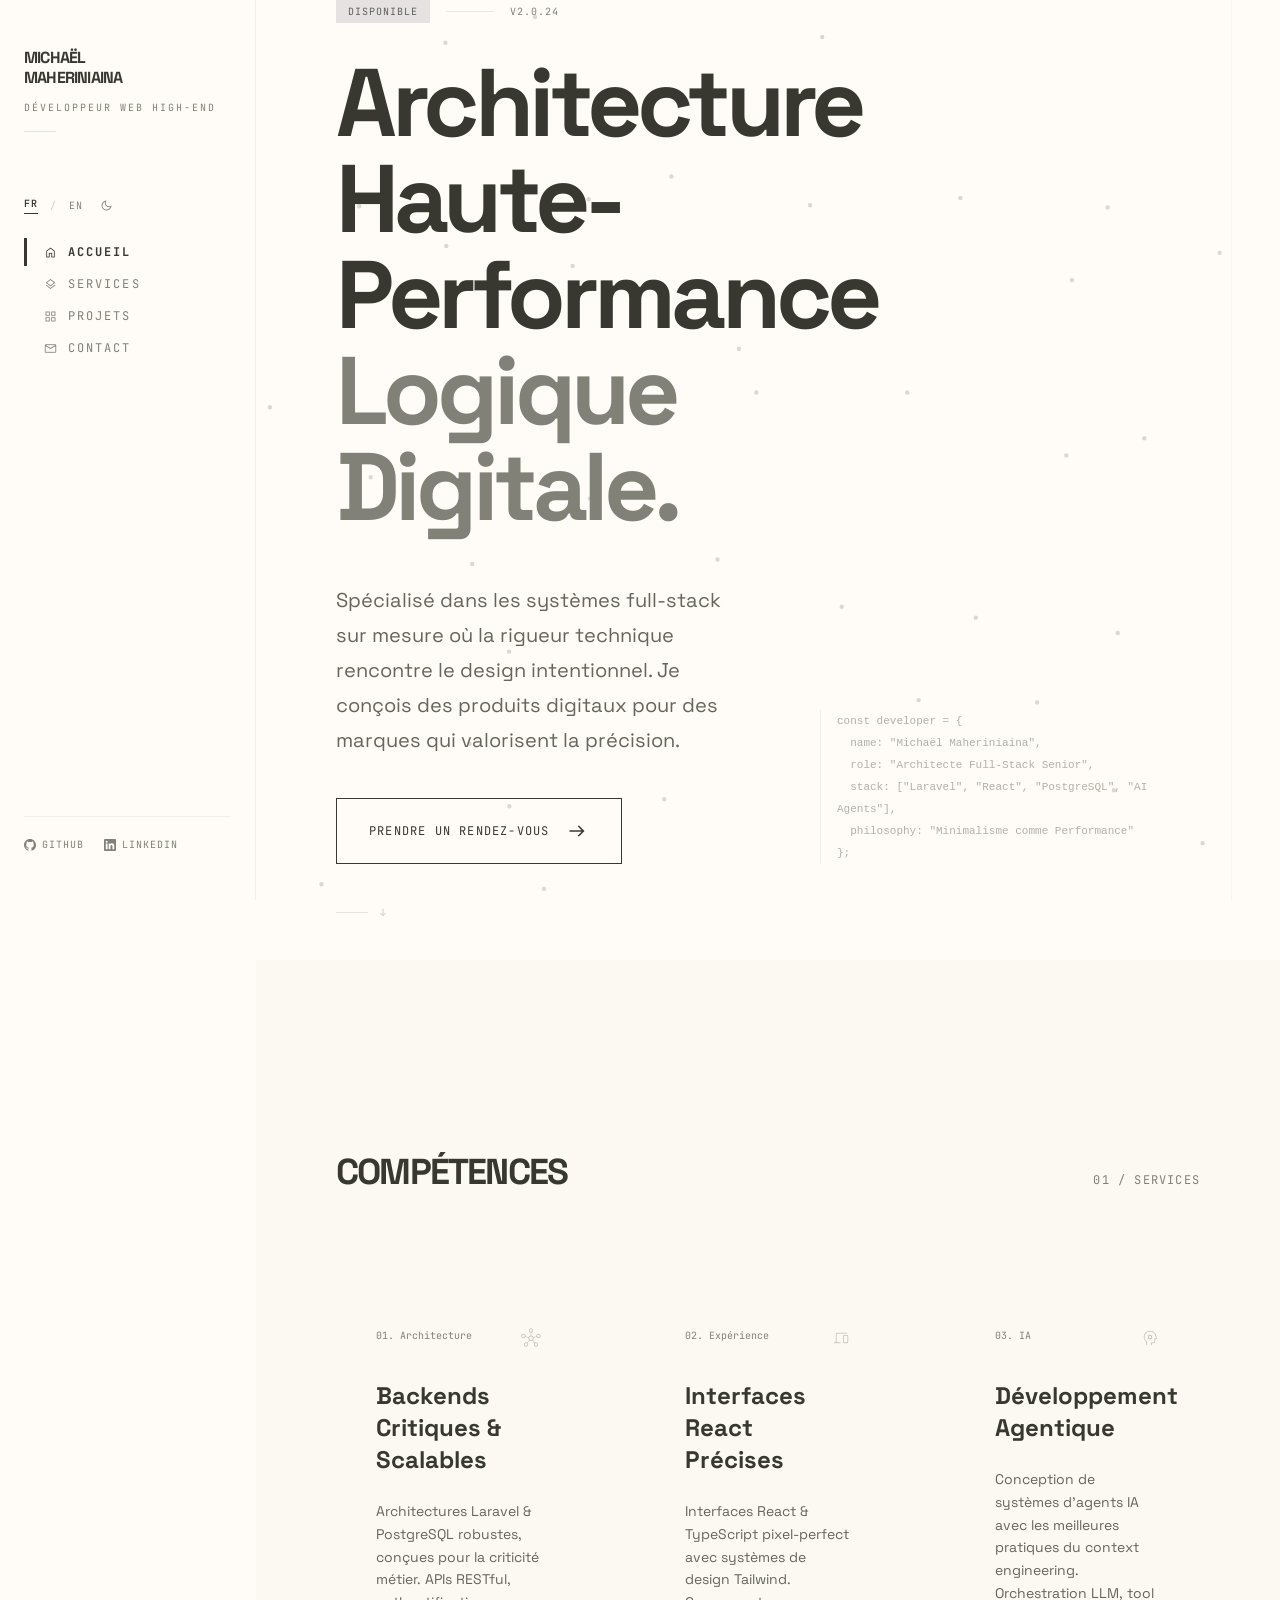
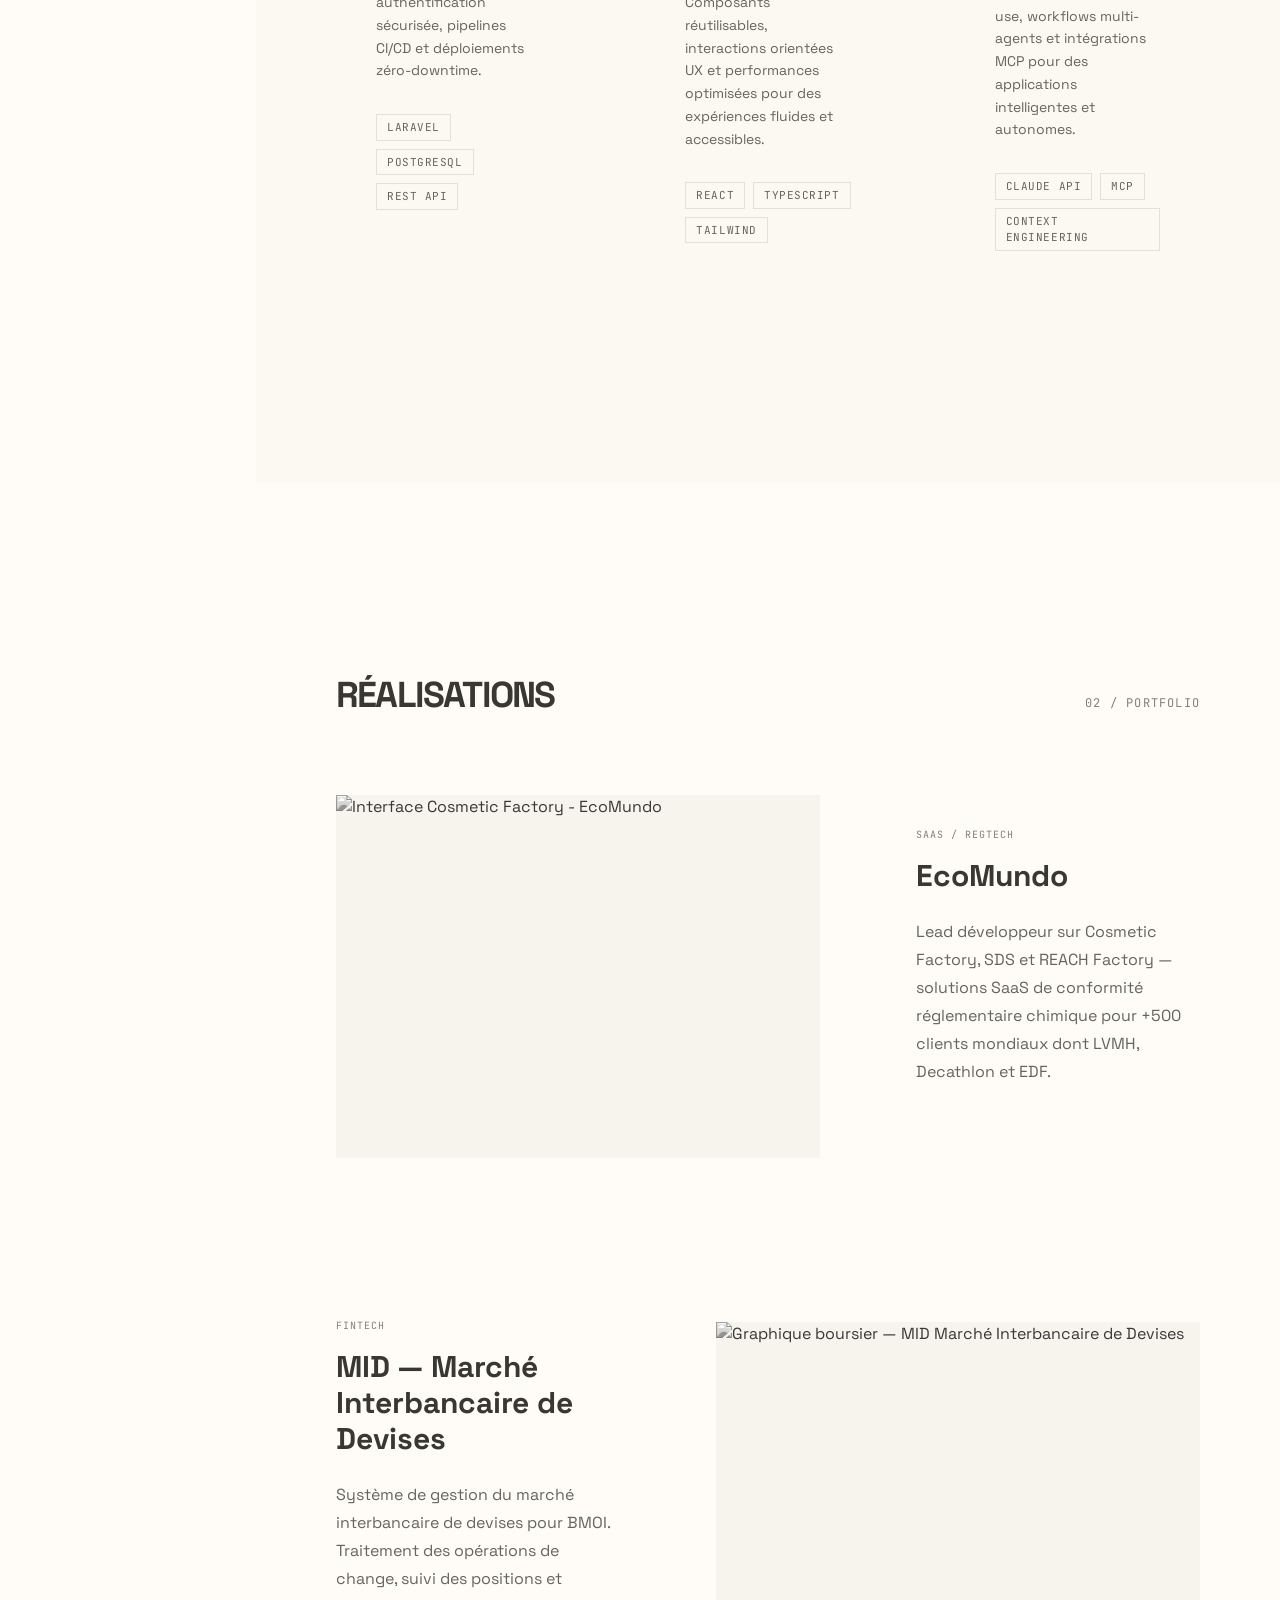
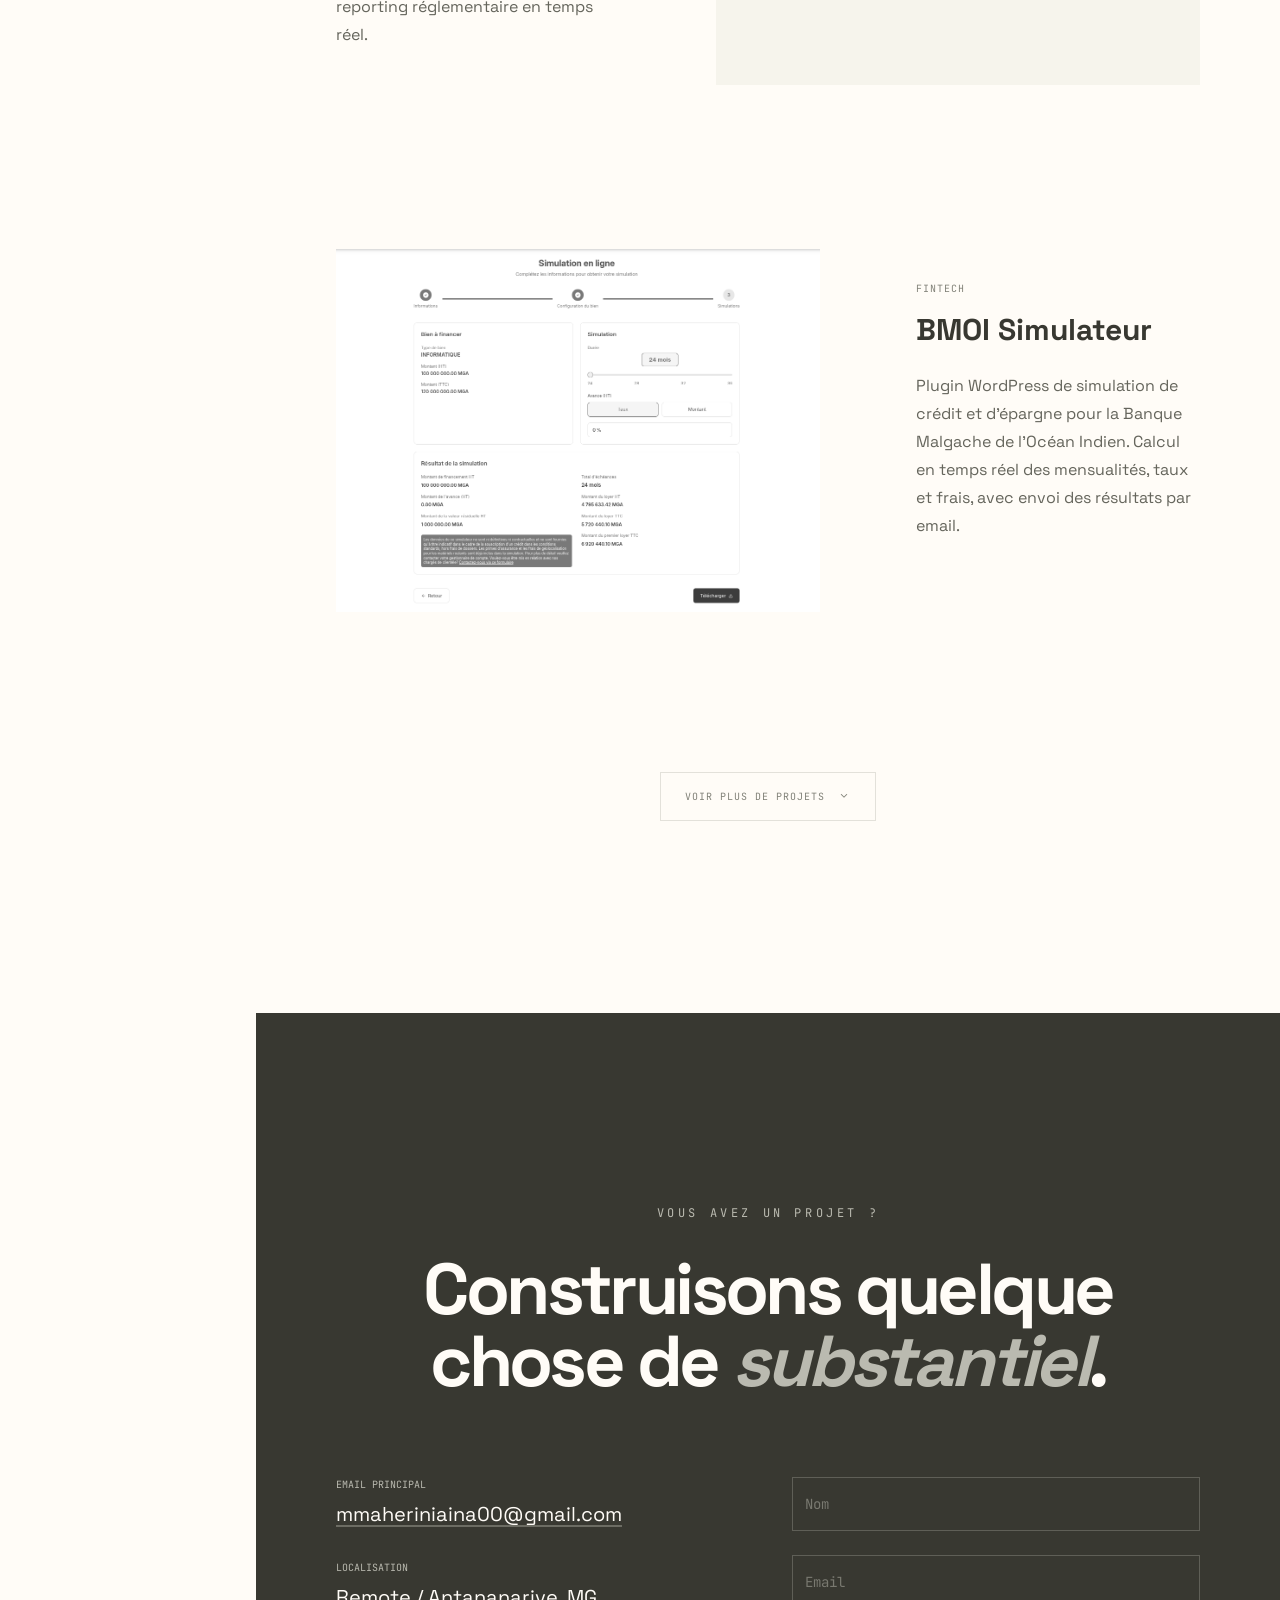
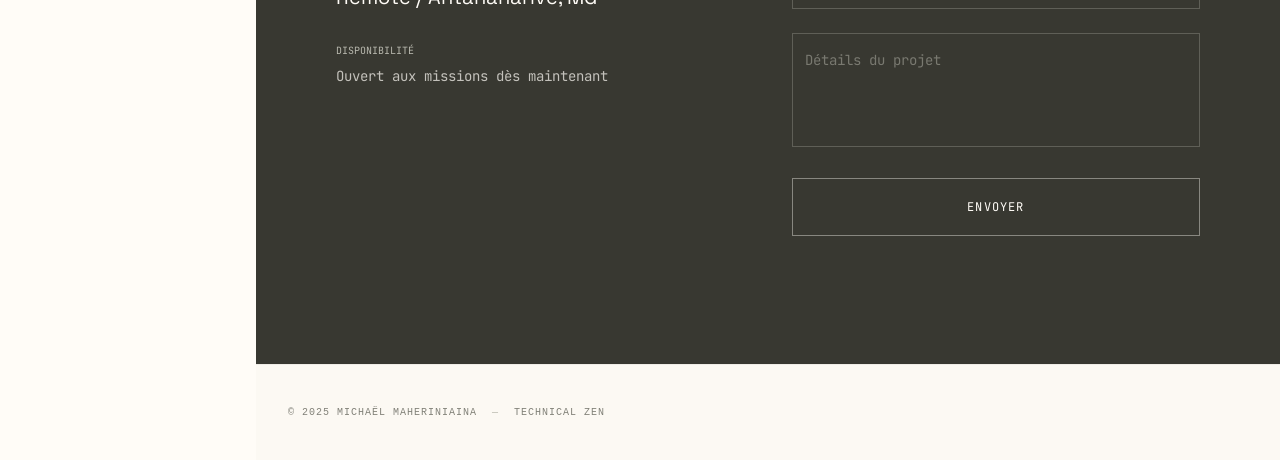
==== index.html @ d46a70c7 "initial commit" ====
<!DOCTYPE html><html class="light" lang="fr"> <head><meta charset="utf-8"><meta content="width=device-width, initial-scale=1.0" name="viewport"><link rel="icon" type="image/svg+xml" href="/favicon.svg"><link rel="icon" href="/favicon.ico"><meta name="generator" content="Astro v6.1.1"><title>Michaël MAHERINIAINA | Développeur Web High-End</title><script>
    (function() {
      var saved = localStorage.getItem('theme');
      var prefersDark = window.matchMedia('(prefers-color-scheme: dark)').matches;
      if (saved === 'dark' || (!saved && prefersDark)) {
        document.documentElement.classList.replace('light', 'dark');
      }
    })();
  </script><link href="https://fonts.googleapis.com/css2?family=Space+Grotesk:wght@300;400;500;600;700&family=JetBrains+Mono:wght@400;500&display=swap" rel="stylesheet"><link href="https://fonts.googleapis.com/css2?family=Material+Symbols+Outlined:wght,FILL@100..700,0..1&display=swap" rel="stylesheet"><link rel="stylesheet" href="/_astro/SplashCursor.DcIMUoEL.css"></head> <body class="font-body selection:bg-primary-container selection:text-on-primary-container"> <canvas id="splash-canvas" data-astro-cid-gy6337wa></canvas>  <script type="module">const c=document.getElementById("splash-canvas"),e=c.getContext("2d");let m=window.innerWidth,g=window.innerHeight;c.width=m;c.height=g;let r=-200,d=-200,h=-200,l=-200,w=-200,x=-200,f=!1,p=!1;const a=[],s=[];function k(){return document.documentElement.classList.contains("dark")}function y(){return k()?"186,186,176":"129,129,120"}function L(){return k()?"232,230,220":"56,56,49"}class E{x;y;vx;vy;radius;life;decay;constructor(t,n,o=1){this.x=t,this.y=n;const u=Math.random()*Math.PI*2,M=(Math.random()*1.2+.3)*o;this.vx=Math.cos(u)*M,this.vy=Math.sin(u)*M,this.radius=Math.random()*5+2,this.life=1,this.decay=.008+Math.random()*.01}update(){this.x+=this.vx,this.y+=this.vy,this.vx*=.94,this.vy*=.94,this.life-=this.decay}draw(){if(this.life<=0)return;e.beginPath(),e.arc(this.x,this.y,this.radius,0,Math.PI*2);const t=this.life*this.life*this.life;e.fillStyle=`rgba(${y()},${(t*.45).toFixed(3)})`,e.fill()}get dead(){return this.life<=0}}class b{x;y;radius;maxRadius;life;constructor(t,n){this.x=t,this.y=n,this.radius=0,this.maxRadius=40+Math.random()*20,this.life=1}update(){this.radius+=1.6,this.life=Math.max(0,1-this.radius/this.maxRadius)}draw(){this.life<=0||(e.beginPath(),e.arc(this.x,this.y,this.radius,0,Math.PI*2),e.strokeStyle=`rgba(${y()},${(this.life*.5).toFixed(3)})`,e.lineWidth=1,e.stroke())}get dead(){return this.life<=0}}function R(){const i=L(),t=y(),n=f?18:14,o=p?.9:.45;e.beginPath(),e.arc(w,x,n,0,Math.PI*2),e.strokeStyle=`rgba(${t},${o})`,e.lineWidth=f?1.5:1,e.stroke();const u=f?2:2.5;e.beginPath(),e.arc(h,l,u,0,Math.PI*2),e.fillStyle=`rgba(${i},0.85)`,e.fill()}let v,P=0;function I(i){if(e.clearRect(0,0,m,g),h+=(r-h)*.35,l+=(d-l)*.35,w+=(r-w)*.1,x+=(d-x)*.1,i-P>28){const t=r-h,n=d-l,o=Math.sqrt(t*t+n*n);o>1.5&&a.push(new E(h,l,Math.min(o*.04,2))),P=i}for(let t=a.length-1;t>=0;t--)a[t].update(),a[t].draw(),a[t].dead&&a.splice(t,1);for(let t=s.length-1;t>=0;t--)s[t].update(),s[t].draw(),s[t].dead&&s.splice(t,1);R(),v=requestAnimationFrame(I)}v=requestAnimationFrame(I);window.addEventListener("mousemove",i=>{r=i.clientX,d=i.clientY});window.addEventListener("mousedown",()=>{p=!0;for(let i=0;i<12;i++)a.push(new E(r,d,3));s.push(new b(r,d)),s.push(new b(r,d)),s[s.length-1].maxRadius=25});window.addEventListener("mouseup",()=>{p=!1});document.addEventListener("mouseover",i=>{f=!!i.target.closest('a, button, [role="button"], input, textarea, select, label')});window.addEventListener("resize",()=>{m=window.innerWidth,g=window.innerHeight,c.width=m,c.height=g});document.addEventListener("astro:before-swap",()=>{cancelAnimationFrame(v)});</script> <canvas id="noise-bg" aria-hidden="true" style="position:fixed;inset:0;width:100%;height:100%;z-index:0;pointer-events:none;"></canvas> <script type="module">const f=document.getElementById("noise-bg"),n=f.getContext("2d"),_=Math.PI*2,i=150,O=2.2,U=.18,u=220,z=2.5,S=.008,T=.72,C=70,D=.002,F=.18;let x=[],M="",v=1,r=0,l=0,P=0;const o={x:-9999,y:-9999,vx:0,vy:0};let I=0,L=0;function q(){return getComputedStyle(document.documentElement).getPropertyValue("--color-on-surface").trim()||"#383831"}const X=new MutationObserver(()=>{M=q()});X.observe(document.documentElement,{attributes:!0,attributeFilter:["class"]});function H(){x=[];const e=Math.ceil(r/i)+1,s=Math.ceil(l/i)+1,c=(r-(e-1)*i)/2,a=(l-(s-1)*i)/2;for(let d=0;d<s;d++)for(let t=0;t<e;t++){const m=c+t*i,y=a+d*i;x.push({ox:m,oy:y,x:m,y,vx:0,vy:0,phase:Math.random()*_,freq:.6+Math.random()*.8})}}function N(){v=Math.min(window.devicePixelRatio||1,2),r=window.innerWidth,l=window.innerHeight,f.width=r*v,f.height=l*v,f.style.width=r+"px",f.style.height=l+"px",n.scale(v,v),H()}const V=new ResizeObserver(N);V.observe(document.documentElement);function W(){const e=o.x,s=o.y,c=o.vx,a=o.vy,d=c*c+a*a;for(const t of x){const m=t.ox+Math.sin(P*D*t.freq+t.phase)*C,y=t.oy+Math.cos(P*D*t.freq+t.phase*1.37)*C,h=e-t.x,p=s-t.y,w=h*h+p*p;if(w<u*u&&w>0){const b=Math.sqrt(w),R=(u-b)/u,g=R*R,A=g*z;t.vx-=h/b*A,t.vy-=p/b*A,d>.01&&(t.vx+=c*g*F,t.vy+=a*g*F)}t.vx+=(m-t.x)*S,t.vy+=(y-t.y)*S,t.vx*=T,t.vy*=T,t.x+=t.vx,t.y+=t.vy}P++}function Y(){n.clearRect(0,0,r,l),n.globalAlpha=U,n.fillStyle=M,n.beginPath();for(const e of x)n.moveTo(e.x+O,e.y),n.arc(e.x,e.y,O,0,_);n.fill(),n.globalAlpha=1}const G=window.matchMedia("(prefers-reduced-motion: reduce)").matches;function E(){W(),Y(),L=requestAnimationFrame(E)}document.addEventListener("visibilitychange",()=>{document.hidden?cancelAnimationFrame(L):G||E()});window.addEventListener("pointermove",e=>{const s=performance.now();if(s-I<16)return;const c=s-I||16;o.vx=(e.clientX-o.x)/c,o.vy=(e.clientY-o.y)/c,I=s,o.x=e.clientX,o.y=e.clientY},{passive:!0});window.addEventListener("pointerleave",()=>{o.x=-9999,o.y=-9999,o.vx=0,o.vy=0});M=q();N();G?Y():E();</script> <nav class="hidden md:flex flex-col h-full py-12 px-6 fixed left-0 top-0 w-64 border-r border-outline-variant/20 bg-background z-50"> <div class="mb-16"> <h1 class="text-base font-black tracking-tighter text-on-surface uppercase font-headline leading-tight">Michaël<br>MAHERINIAINA</h1> <p class="font-label text-[10px] uppercase tracking-[0.2em] text-outline mt-3">Développeur Web High-End</p> <div class="w-8 h-[1px] bg-outline-variant/40 mt-4"></div> </div> <div class="mb-6 flex items-center gap-4"> <div class="flex items-center space-x-3 font-label text-[10px] uppercase tracking-widest" aria-label="Language switcher">  <span class="text-on-surface font-semibold border-b border-on-surface pb-0.5 select-none">FR</span> <span class="text-outline/40">/</span> <a class="text-outline hover:text-on-surface transition-colors" href="/en" aria-label="Switch to English">EN</a>  </div> <button id="theme-toggle" aria-label="Toggle theme" class="flex items-center gap-1.5 font-label text-[10px] uppercase tracking-[0.2em] text-outline hover:text-on-surface transition-colors cursor-pointer"> <span id="theme-icon" class="material-symbols-outlined" style="font-size:15px;line-height:1;font-variation-settings:'FILL' 0,'wght' 300,'GRAD' 0,'opsz' 15;">dark_mode</span> </button> <script type="module">const o=document.getElementById("theme-toggle"),e=document.getElementById("theme-icon");function n(){e&&(e.textContent=document.documentElement.classList.contains("dark")?"light_mode":"dark_mode")}n();o?.addEventListener("click",()=>{const t=document.documentElement.classList.toggle("dark");document.documentElement.classList.toggle("light",!t),localStorage.setItem("theme",t?"dark":"light"),n()});</script> </div> <div class="flex flex-col space-y-1 flex-grow"> <a class="nav-link active" href="#hero" data-nav-link="hero"> <span class="material-symbols-outlined nav-icon">home</span> <span class="text-xs">Accueil</span> </a><a class="nav-link" href="#services" data-nav-link="services"> <span class="material-symbols-outlined nav-icon">layers</span> <span class="text-xs">Services</span> </a><a class="nav-link" href="#projects" data-nav-link="projects"> <span class="material-symbols-outlined nav-icon">grid_view</span> <span class="text-xs">Projets</span> </a><a class="nav-link" href="#contact" data-nav-link="contact"> <span class="material-symbols-outlined nav-icon">mail</span> <span class="text-xs">Contact</span> </a> </div> <div class="mt-auto space-y-6">  <div class="flex items-center pt-5 border-t border-outline-variant/20"> <div class="flex items-center space-x-5"> <a class="font-label text-[10px] uppercase tracking-widest text-outline hover:text-on-surface transition-colors flex items-center space-x-1.5" href="https://github.com/mmaheriniaina00" aria-label="GitHub"> <svg width="12" height="12" viewBox="0 0 24 24" fill="currentColor" aria-hidden="true"><path d="M12 0C5.37 0 0 5.37 0 12c0 5.31 3.435 9.795 8.205 11.385.6.105.825-.255.825-.57 0-.285-.015-1.23-.015-2.235-3.015.555-3.795-.735-4.035-1.41-.135-.345-.72-1.41-1.23-1.695-.42-.225-1.02-.78-.015-.795.945-.015 1.62.87 1.845 1.23 1.08 1.815 2.805 1.305 3.495.99.105-.78.42-1.305.765-1.605-2.67-.3-5.46-1.335-5.46-5.925 0-1.305.465-2.385 1.23-3.225-.12-.3-.54-1.53.12-3.18 0 0 1.005-.315 3.3 1.23.96-.27 1.98-.405 3-.405s2.04.135 3 .405c2.295-1.56 3.3-1.23 3.3-1.23.66 1.65.24 2.88.12 3.18.765.84 1.23 1.905 1.23 3.225 0 4.605-2.805 5.625-5.475 5.925.435.375.81 1.095.81 2.22 0 1.605-.015 2.895-.015 3.3 0 .315.225.69.825.57A12.02 12.02 0 0 0 24 12c0-6.63-5.37-12-12-12z"/></svg> <span>GitHub</span> </a><a class="font-label text-[10px] uppercase tracking-widest text-outline hover:text-on-surface transition-colors flex items-center space-x-1.5" href="https://www.linkedin.com/in/michael-maheriniaina/" aria-label="LinkedIn"> <svg width="12" height="12" viewBox="0 0 24 24" fill="currentColor" aria-hidden="true"><path d="M20.447 20.452h-3.554v-5.569c0-1.328-.027-3.037-1.852-3.037-1.853 0-2.136 1.445-2.136 2.939v5.667H9.351V9h3.414v1.561h.046c.477-.9 1.637-1.85 3.37-1.85 3.601 0 4.267 2.37 4.267 5.455v6.286zM5.337 7.433a2.062 2.062 0 0 1-2.063-2.065 2.064 2.064 0 1 1 2.063 2.065zm1.782 13.019H3.555V9h3.564v11.452zM22.225 0H1.771C.792 0 0 .774 0 1.729v20.542C0 23.227.792 24 1.771 24h20.451C23.2 24 24 23.227 24 22.271V1.729C24 .774 23.2 0 22.222 0h.003z"/></svg> <span>LinkedIn</span> </a> </div> </div> </div> </nav> <header class="md:hidden sticky top-0 bg-surface z-50 flex justify-between items-center px-6 py-4 border-b border-outline-variant/10"> <h1 class="font-headline font-bold text-lg tracking-tighter uppercase">Technical Zen</h1> <div class="flex items-center space-x-4"> <div class="flex items-center space-x-3 font-label text-[10px] uppercase tracking-widest" aria-label="Language switcher">  <span class="text-on-surface font-semibold border-b border-on-surface pb-0.5 select-none">FR</span> <span class="text-outline/40">/</span> <a class="text-outline hover:text-on-surface transition-colors" href="/en" aria-label="Switch to English">EN</a>  </div> <button id="theme-toggle" aria-label="Toggle theme" class="flex items-center gap-1.5 font-label text-[10px] uppercase tracking-[0.2em] text-outline hover:text-on-surface transition-colors cursor-pointer"> <span id="theme-icon" class="material-symbols-outlined" style="font-size:15px;line-height:1;font-variation-settings:'FILL' 0,'wght' 300,'GRAD' 0,'opsz' 15;">dark_mode</span> </button>  </div> </header> <main class="md:ml-64 min-h-screen relative"> <div class="fixed right-12 top-0 h-full w-[1px] bg-outline-variant/10 hidden lg:block"></div> <section class="relative px-8 lg:px-20 flex flex-col justify-center min-h-screen pb-24" id="hero" data-astro-cid-nlow4r3u> <div class="w-full flex flex-col lg:flex-row lg:items-end gap-20" data-astro-cid-nlow4r3u> <!-- Main content --> <div class="flex-1 min-w-0" data-astro-cid-nlow4r3u> <div class="mb-8 flex items-center space-x-4 hero-fade" style="--delay: 0ms" data-astro-cid-nlow4r3u> <span class="font-label text-[10px] uppercase tracking-widest text-primary px-3 py-1 bg-primary-container" data-astro-cid-nlow4r3u>Disponible</span> <span class="w-12 h-[1px] bg-outline-variant/30" data-astro-cid-nlow4r3u></span> <span class="font-label text-[10px] uppercase tracking-widest text-outline" title="Portfolio version" data-astro-cid-nlow4r3u>v2.0.24</span> </div> <h2 class="font-headline text-5xl md:text-7xl lg:text-8xl font-bold tracking-tighter leading-[1.0] text-on-background mb-12" data-astro-cid-nlow4r3u> <span class="block hero-fade" style="--delay: 200ms" data-astro-cid-nlow4r3u>Architecture</span> <span class="block hero-fade" style="--delay: 320ms" data-astro-cid-nlow4r3u>Haute-Performance</span> <span class="block text-outline hero-fade" style="--delay: 440ms" data-astro-cid-nlow4r3u>Logique Digitale.</span> </h2> <p class="text-lg md:text-xl text-on-surface-variant leading-[1.75] mb-10 max-w-xl hero-fade" style="--delay: 580ms" data-astro-cid-nlow4r3u> Spécialisé dans les systèmes full-stack sur mesure où la rigueur technique rencontre le design intentionnel. Je conçois des produits digitaux pour des marques qui valorisent la précision. </p> <div class="hero-fade" style="--delay: 700ms" data-astro-cid-nlow4r3u> <a class="inline-flex items-center space-x-4 border border-on-background text-on-background px-8 py-5 group hover:bg-on-background hover:text-surface transition-all duration-300" href="#contact" data-astro-cid-nlow4r3u> <span class="font-label text-xs uppercase tracking-widest" data-astro-cid-nlow4r3u>Prendre un rendez-vous</span> <span class="material-symbols-outlined group-hover:translate-x-1 transition-transform" data-astro-cid-nlow4r3u>arrow_right_alt</span> </a> </div> </div> <!-- Code Snippet — right column on large screens --> <div class="lg:w-[380px] lg:flex-shrink-0 font-label text-[11px] text-on-surface-variant/50 leading-loose pl-4 border-l border-outline-variant/20 hero-fade" style="--delay: 840ms" data-astro-cid-nlow4r3u> <code class="block" data-astro-cid-nlow4r3u>
const developer = {<br data-astro-cid-nlow4r3u>
&nbsp;&nbsp;name: "Michaël Maheriniaina",<br data-astro-cid-nlow4r3u>
&nbsp;&nbsp;role: "Architecte Full-Stack Senior",<br data-astro-cid-nlow4r3u>
&nbsp;&nbsp;stack: [&quot;Laravel&quot;, &quot;React&quot;, &quot;PostgreSQL&quot;, &quot;AI Agents&quot;],<br data-astro-cid-nlow4r3u>
&nbsp;&nbsp;philosophy: "Minimalisme comme Performance"<br data-astro-cid-nlow4r3u> };
</code> </div> </div> <!-- Scroll indicator --> <div class="absolute bottom-10 left-8 lg:left-20 font-label text-[10px] text-outline/40 tracking-widest flex items-center space-x-3 hero-fade" style="--delay: 880ms" data-astro-cid-nlow4r3u> <span class="w-8 h-[1px] bg-outline/20" data-astro-cid-nlow4r3u></span> <span data-astro-cid-nlow4r3u>↓</span> </div> </section> <section class="bg-surface-container-low min-h-screen py-48 px-8 lg:px-20 flex items-center" id="services"> <div class="max-w-6xl mx-auto w-full"> <div class="flex flex-col md:flex-row justify-between items-baseline mb-24 gap-8"> <h3 class="font-headline text-4xl font-bold tracking-tighter uppercase">Compétences</h3> <p class="font-label text-xs text-outline uppercase tracking-widest">01 / Services</p> </div> <div class="grid md:grid-cols-3 gap-16"> <div class="bg-surface-container-low p-10 hover:bg-surface transition-colors duration-300 group"> <div class="flex items-start justify-between mb-8"> <span class="font-label text-[10px] text-outline">01. Architecture</span> <span class="material-symbols-outlined text-outline-variant group-hover:text-primary transition-colors duration-300" style="font-size:20px;font-variation-settings:'FILL' 0,'wght' 200,'GRAD' 0,'opsz' 20;">hub</span> </div> <h4 class="font-headline text-2xl font-bold mb-6">Backends Critiques &amp; Scalables</h4> <p class="text-on-surface-variant text-sm leading-relaxed mb-8">Architectures Laravel &amp; PostgreSQL robustes, conçues pour la criticité métier. APIs RESTful, authentification sécurisée, pipelines CI/CD et déploiements zéro-downtime.</p> <div class="flex flex-wrap gap-2"> <span class="text-[11px] font-label uppercase tracking-wider px-2.5 py-1 border border-outline-variant/40 text-on-surface-variant">Laravel</span><span class="text-[11px] font-label uppercase tracking-wider px-2.5 py-1 border border-outline-variant/40 text-on-surface-variant">PostgreSQL</span><span class="text-[11px] font-label uppercase tracking-wider px-2.5 py-1 border border-outline-variant/40 text-on-surface-variant">REST API</span> </div> </div><div class="bg-surface-container-low p-10 hover:bg-surface transition-colors duration-300 group"> <div class="flex items-start justify-between mb-8"> <span class="font-label text-[10px] text-outline">02. Expérience</span> <span class="material-symbols-outlined text-outline-variant group-hover:text-primary transition-colors duration-300" style="font-size:20px;font-variation-settings:'FILL' 0,'wght' 200,'GRAD' 0,'opsz' 20;">devices</span> </div> <h4 class="font-headline text-2xl font-bold mb-6">Interfaces React Précises</h4> <p class="text-on-surface-variant text-sm leading-relaxed mb-8">Interfaces React &amp; TypeScript pixel-perfect avec systèmes de design Tailwind. Composants réutilisables, interactions orientées UX et performances optimisées pour des expériences fluides et accessibles.</p> <div class="flex flex-wrap gap-2"> <span class="text-[11px] font-label uppercase tracking-wider px-2.5 py-1 border border-outline-variant/40 text-on-surface-variant">React</span><span class="text-[11px] font-label uppercase tracking-wider px-2.5 py-1 border border-outline-variant/40 text-on-surface-variant">TypeScript</span><span class="text-[11px] font-label uppercase tracking-wider px-2.5 py-1 border border-outline-variant/40 text-on-surface-variant">Tailwind</span> </div> </div><div class="bg-surface-container-low p-10 hover:bg-surface transition-colors duration-300 group"> <div class="flex items-start justify-between mb-8"> <span class="font-label text-[10px] text-outline">03. IA</span> <span class="material-symbols-outlined text-outline-variant group-hover:text-primary transition-colors duration-300" style="font-size:20px;font-variation-settings:'FILL' 0,'wght' 200,'GRAD' 0,'opsz' 20;">psychology</span> </div> <h4 class="font-headline text-2xl font-bold mb-6">Développement Agentique</h4> <p class="text-on-surface-variant text-sm leading-relaxed mb-8">Conception de systèmes d&#39;agents IA avec les meilleures pratiques du context engineering. Orchestration LLM, tool use, workflows multi-agents et intégrations MCP pour des applications intelligentes et autonomes.</p> <div class="flex flex-wrap gap-2"> <span class="text-[11px] font-label uppercase tracking-wider px-2.5 py-1 border border-outline-variant/40 text-on-surface-variant">Claude API</span><span class="text-[11px] font-label uppercase tracking-wider px-2.5 py-1 border border-outline-variant/40 text-on-surface-variant">MCP</span><span class="text-[11px] font-label uppercase tracking-wider px-2.5 py-1 border border-outline-variant/40 text-on-surface-variant">Context Engineering</span> </div> </div> </div> </div> </section> <section class="py-48 px-8 lg:px-20" id="projects"> <div class="max-w-6xl mx-auto"> <div class="flex flex-col md:flex-row justify-between items-baseline mb-20 gap-8"> <h3 class="font-headline text-4xl font-bold tracking-tighter uppercase">Réalisations</h3> <p class="font-label text-xs text-outline uppercase tracking-widest">02 / Portfolio</p> </div> <div class="space-y-40" id="projects-list"> <div class> <div class="grid md:grid-cols-12 gap-12 items-center" data-astro-cid-mspuyifq> <!-- Image --> <div class="md:col-span-7 bg-surface-container relative group" data-astro-cid-mspuyifq> <div class="aspect-[4/3] overflow-hidden" data-astro-cid-mspuyifq> <img alt="Interface Cosmetic Factory - EcoMundo" class="project-img w-full h-full object-cover filter grayscale transition-all duration-700" src="https://cdn.prod.website-files.com/644025ff6497dd0386cb0a6f/659bc271dc2cefbdf6884b4e_Visuel-COSMETIC-Factory_19.30_Tablette-labo_2019.webp" data-astro-cid-mspuyifq> </div> <div class="absolute inset-0 bg-on-background/5 opacity-0 group-hover:opacity-100 transition-opacity" data-astro-cid-mspuyifq></div> </div> <!-- Text --> <div class="md:col-span-5 md:pl-12" data-astro-cid-mspuyifq> <span class="font-label text-[10px] text-outline uppercase tracking-widest mb-4 block" data-astro-cid-mspuyifq>SaaS / RegTech</span> <h4 class="font-headline text-3xl font-bold mb-6" data-astro-cid-mspuyifq>EcoMundo</h4> <p class="text-on-surface-variant mb-10 leading-[1.75]" data-astro-cid-mspuyifq>Lead développeur sur Cosmetic Factory, SDS et REACH Factory — solutions SaaS de conformité réglementaire chimique pour +500 clients mondiaux dont LVMH, Decathlon et EDF.</p>  </div> </div> </div><div class> <div class="grid md:grid-cols-12 gap-12 items-center" data-astro-cid-mspuyifq> <!-- Image --> <div class="md:col-span-7 bg-surface-container relative group order-1 md:order-2" data-astro-cid-mspuyifq> <div class="aspect-[4/3] overflow-hidden" data-astro-cid-mspuyifq> <img alt="Graphique boursier — MID Marché Interbancaire de Devises" class="project-img w-full h-full object-cover filter grayscale transition-all duration-700" src="https://images.unsplash.com/photo-1535320903710-d993d3d77d29?w=1200&#38;q=80&#38;fit=crop&#38;auto=format" data-astro-cid-mspuyifq> </div> <div class="absolute inset-0 bg-on-background/5 opacity-0 group-hover:opacity-100 transition-opacity" data-astro-cid-mspuyifq></div> </div> <!-- Text --> <div class="md:col-span-5 md:pr-12 order-2 md:order-1" data-astro-cid-mspuyifq> <span class="font-label text-[10px] text-outline uppercase tracking-widest mb-4 block" data-astro-cid-mspuyifq>Fintech</span> <h4 class="font-headline text-3xl font-bold mb-6" data-astro-cid-mspuyifq>MID — Marché Interbancaire de Devises</h4> <p class="text-on-surface-variant mb-10 leading-[1.75]" data-astro-cid-mspuyifq>Système de gestion du marché interbancaire de devises pour BMOI. Traitement des opérations de change, suivi des positions et reporting réglementaire en temps réel.</p>  </div> </div> </div><div class> <div class="grid md:grid-cols-12 gap-12 items-center" data-astro-cid-mspuyifq> <!-- Image --> <div class="md:col-span-7 bg-surface-container relative group" data-astro-cid-mspuyifq> <div class="aspect-[4/3] overflow-hidden" data-astro-cid-mspuyifq> <img alt="Interface du simulateur de crédit BMOI — formulaire de simulation de prêt immobilier" class="project-img w-full h-full object-cover filter grayscale transition-all duration-700" src="/bmoi-simulateur.png" data-astro-cid-mspuyifq> </div> <div class="absolute inset-0 bg-on-background/5 opacity-0 group-hover:opacity-100 transition-opacity" data-astro-cid-mspuyifq></div> </div> <!-- Text --> <div class="md:col-span-5 md:pl-12" data-astro-cid-mspuyifq> <span class="font-label text-[10px] text-outline uppercase tracking-widest mb-4 block" data-astro-cid-mspuyifq>Fintech</span> <h4 class="font-headline text-3xl font-bold mb-6" data-astro-cid-mspuyifq>BMOI Simulateur</h4> <p class="text-on-surface-variant mb-10 leading-[1.75]" data-astro-cid-mspuyifq>Plugin WordPress de simulation de crédit et d&#39;épargne pour la Banque Malgache de l&#39;Océan Indien. Calcul en temps réel des mensualités, taux et frais, avec envoi des résultats par email.</p>  </div> </div> </div><div class="project-extra hidden"> <div class="grid md:grid-cols-12 gap-12 items-center" data-astro-cid-mspuyifq> <!-- Image --> <div class="md:col-span-7 bg-surface-container relative group order-1 md:order-2" data-astro-cid-mspuyifq> <div class="aspect-[4/3] overflow-hidden" data-astro-cid-mspuyifq> <img alt="Personne effectuant une démarche bancaire en ligne — BMOI-link" class="project-img w-full h-full object-cover filter grayscale transition-all duration-700" src="https://images.unsplash.com/photo-1563013544-824ae1b704d3?w=1200&#38;q=80&#38;fit=crop&#38;auto=format" data-astro-cid-mspuyifq> </div> <div class="absolute inset-0 bg-on-background/5 opacity-0 group-hover:opacity-100 transition-opacity" data-astro-cid-mspuyifq></div> </div> <!-- Text --> <div class="md:col-span-5 md:pr-12 order-2 md:order-1" data-astro-cid-mspuyifq> <span class="font-label text-[10px] text-outline uppercase tracking-widest mb-4 block" data-astro-cid-mspuyifq>Fintech</span> <h4 class="font-headline text-3xl font-bold mb-6" data-astro-cid-mspuyifq>BMOI-link</h4> <p class="text-on-surface-variant mb-10 leading-[1.75]" data-astro-cid-mspuyifq>Application d&#39;ouverture de compte bancaire à distance pour les Malgaches résidant hors de Madagascar. Parcours KYC digitalisé avec vérification documentaire et formulaires guidés.</p>  </div> </div> </div><div class="project-extra hidden"> <div class="grid md:grid-cols-12 gap-12 items-center" data-astro-cid-mspuyifq> <!-- Image --> <div class="md:col-span-7 bg-surface-container relative group" data-astro-cid-mspuyifq> <div class="aspect-[4/3] overflow-hidden" data-astro-cid-mspuyifq> <img alt="Professionnel complétant un formulaire numérique — ARMP e-GP" class="project-img w-full h-full object-cover filter grayscale transition-all duration-700" src="https://images.unsplash.com/photo-1634474588578-7f0565a1cea5?w=1200&#38;q=80&#38;fit=crop&#38;auto=format" data-astro-cid-mspuyifq> </div> <div class="absolute inset-0 bg-on-background/5 opacity-0 group-hover:opacity-100 transition-opacity" data-astro-cid-mspuyifq></div> </div> <!-- Text --> <div class="md:col-span-5 md:pl-12" data-astro-cid-mspuyifq> <span class="font-label text-[10px] text-outline uppercase tracking-widest mb-4 block" data-astro-cid-mspuyifq>GovTech</span> <h4 class="font-headline text-3xl font-bold mb-6" data-astro-cid-mspuyifq>ARMP e-GP</h4> <p class="text-on-surface-variant mb-10 leading-[1.75]" data-astro-cid-mspuyifq>Application e-Government Procurement pour l&#39;Autorité de Régulation des Marchés Publics de Madagascar. Gestion des appels d&#39;offres, soumissions et suivi des contrats publics à l&#39;échelle nationale.</p>  </div> </div> </div><div class="project-extra hidden"> <div class="grid md:grid-cols-12 gap-12 items-center" data-astro-cid-mspuyifq> <!-- Image --> <div class="md:col-span-7 bg-surface-container relative group order-1 md:order-2" data-astro-cid-mspuyifq> <div class="aspect-[4/3] overflow-hidden" data-astro-cid-mspuyifq> <img alt="Étagères de dossiers et classeurs — FMFP gestion documentaire" class="project-img w-full h-full object-cover filter grayscale transition-all duration-700" src="https://images.unsplash.com/photo-1768158989131-64cbff67f292?w=1200&#38;q=80&#38;fit=crop&#38;auto=format" data-astro-cid-mspuyifq> </div> <div class="absolute inset-0 bg-on-background/5 opacity-0 group-hover:opacity-100 transition-opacity" data-astro-cid-mspuyifq></div> </div> <!-- Text --> <div class="md:col-span-5 md:pr-12 order-2 md:order-1" data-astro-cid-mspuyifq> <span class="font-label text-[10px] text-outline uppercase tracking-widest mb-4 block" data-astro-cid-mspuyifq>GovTech</span> <h4 class="font-headline text-3xl font-bold mb-6" data-astro-cid-mspuyifq>FMFP</h4> <p class="text-on-surface-variant mb-10 leading-[1.75]" data-astro-cid-mspuyifq>Plateforme de gestion documentaire pour le Fonds Malgache de Formation Professionnelle. Traitement des dossiers d&#39;éligibilité, procès-verbaux et suivi des formations continues pour les entreprises malgaches.</p>  </div> </div> </div> </div> <div class="flex justify-center mt-24"> <button id="projects-toggle" data-more="Voir plus de projets" data-less="Réduire" class="inline-flex items-center space-x-3 border border-outline-variant/40 text-outline font-label text-[10px] uppercase tracking-widest px-6 py-4 hover:border-on-background hover:text-on-surface-variant transition-colors duration-300"> <span id="projects-toggle-label">Voir plus de projets</span> <span id="projects-toggle-icon" class="material-symbols-outlined transition-transform duration-300" style="font-size:14px;line-height:1;">expand_more</span> </button> </div> </div> </section> <script type="module">const t=document.getElementById("projects-toggle"),c=document.querySelectorAll(".project-extra"),o=document.getElementById("projects-toggle-label"),n=document.getElementById("projects-toggle-icon");let e=!1;t?.addEventListener("click",()=>{e=!e,c.forEach(l=>l.classList.toggle("hidden",!e)),o&&(o.textContent=e?t?.dataset.less??"":t?.dataset.more??""),n&&(n.style.transform=e?"rotate(180deg)":"")});</script> <section class="bg-on-background text-surface pt-48 pb-32 px-8 lg:px-20" id="contact"> <div class="max-w-4xl mx-auto text-center"> <p class="font-label text-xs uppercase tracking-[0.3em] mb-8 text-outline-variant">Vous avez un projet ?</p> <h2 class="font-headline text-5xl md:text-7xl font-bold tracking-tighter mb-12"> Construisons quelque chose de <span class="italic text-outline-variant">substantiel</span>.
</h2> <div class="grid md:grid-cols-2 gap-12 mt-20 text-left"> <div class="space-y-8"> <div> <p class="font-label text-[10px] uppercase text-outline-variant mb-2">Email principal</p> <a class="text-xl font-headline hover:text-outline-variant transition-colors underline underline-offset-4 decoration-outline-variant/40" href="mailto:mmaheriniaina00@gmail.com"> mmaheriniaina00@gmail.com </a> </div> <div> <p class="font-label text-[10px] uppercase text-outline-variant mb-2">Localisation</p> <p class="text-xl font-headline">Remote / Antananarive, MG</p> </div> <div> <p class="font-label text-[10px] uppercase text-outline-variant mb-2">Disponibilité</p> <p class="font-label text-sm text-surface/70">Ouvert aux missions dès maintenant</p> </div> </div> <form class="space-y-6" action="https://api.web3forms.com/submit" method="POST"> <input type="hidden" name="access_key" value="98b70f72-7fda-4695-aab2-caac2194661b"> <div class="relative"> <input class="w-full bg-transparent border-b border-outline-variant/30 py-4 font-label text-sm outline-none focus:border-outline transition-colors placeholder:text-outline-variant/50" placeholder="Nom" type="text" name="name"> </div> <div class="relative"> <input class="w-full bg-transparent border-b border-outline-variant/30 py-4 font-label text-sm outline-none focus:border-outline transition-colors placeholder:text-outline-variant/50" placeholder="Email" type="email" name="email"> </div> <div class="relative"> <textarea class="w-full bg-transparent border-b border-outline-variant/30 py-4 font-label text-sm outline-none focus:border-outline transition-colors placeholder:text-outline-variant/50 resize-none" placeholder="Détails du projet" rows="4" name="details"></textarea> </div> <button class="w-full border border-surface/40 text-surface font-label text-xs uppercase tracking-widest py-5 hover:bg-surface hover:text-on-background transition-colors" type="submit"> Envoyer </button> </form> </div> </div> </section> <footer class="flex items-center w-full px-8 py-10 border-t border-outline-variant/20 bg-surface-container-low"> <p class="font-mono text-[10px] uppercase tracking-widest text-outline">
© 2025 Michaël Maheriniaina <span class="text-outline-variant mx-2">—</span> <span>Technical Zen</span> </p> </footer> </main> <script type="module">const s=document.querySelectorAll("section[id]"),c=document.querySelectorAll("[data-nav-link]"),r=t=>{c.forEach(e=>{e.classList.toggle("active",e.dataset.navLink===t)})};c.forEach(t=>{t.addEventListener("click",e=>{const n=t.dataset.navLink,o=n?document.getElementById(n):null;o&&(e.preventDefault(),o.scrollIntoView({behavior:"smooth",block:"start"}))})});const a=new IntersectionObserver(t=>{t.forEach(e=>{e.isIntersecting&&r(e.target.id)})},{rootMargin:"-10% 0px -60% 0px"});s.forEach(t=>a.observe(t));</script> </body> </html>
---- _astro/SplashCursor.DcIMUoEL.css ----
@layer properties{@supports (((-webkit-hyphens:none)) and (not (margin-trim:inline))) or ((-moz-orient:inline) and (not (color:rgb(from red r g b)))){*,:before,:after,::backdrop{--tw-rotate-x:initial;--tw-rotate-y:initial;--tw-rotate-z:initial;--tw-skew-x:initial;--tw-skew-y:initial;--tw-space-y-reverse:0;--tw-space-x-reverse:0;--tw-border-style:solid;--tw-leading:initial;--tw-font-weight:initial;--tw-tracking:initial;--tw-shadow:0 0 #0000;--tw-shadow-color:initial;--tw-shadow-alpha:100%;--tw-inset-shadow:0 0 #0000;--tw-inset-shadow-color:initial;--tw-inset-shadow-alpha:100%;--tw-ring-color:initial;--tw-ring-shadow:0 0 #0000;--tw-inset-ring-color:initial;--tw-inset-ring-shadow:0 0 #0000;--tw-ring-inset:initial;--tw-ring-offset-width:0px;--tw-ring-offset-color:#fff;--tw-ring-offset-shadow:0 0 #0000;--tw-blur:initial;--tw-brightness:initial;--tw-contrast:initial;--tw-grayscale:initial;--tw-hue-rotate:initial;--tw-invert:initial;--tw-opacity:initial;--tw-saturate:initial;--tw-sepia:initial;--tw-drop-shadow:initial;--tw-drop-shadow-color:initial;--tw-drop-shadow-alpha:100%;--tw-drop-shadow-size:initial;--tw-duration:initial;--tw-translate-x:0;--tw-translate-y:0;--tw-translate-z:0}}}@layer theme{:root,:host{--font-sans:ui-sans-serif, system-ui, sans-serif, "Apple Color Emoji", "Segoe UI Emoji", "Segoe UI Symbol", "Noto Color Emoji";--font-mono:ui-monospace, SFMono-Regular, Menlo, Monaco, Consolas, "Liberation Mono", "Courier New", monospace;--spacing:.25rem;--container-xl:36rem;--container-4xl:56rem;--container-6xl:72rem;--text-xs:.75rem;--text-xs--line-height:calc(1 / .75);--text-sm:.875rem;--text-sm--line-height:calc(1.25 / .875);--text-base:1rem;--text-base--line-height: 1.5 ;--text-lg:1.125rem;--text-lg--line-height:calc(1.75 / 1.125);--text-xl:1.25rem;--text-xl--line-height:calc(1.75 / 1.25);--text-2xl:1.5rem;--text-2xl--line-height:calc(2 / 1.5);--text-3xl:1.875rem;--text-3xl--line-height: 1.2 ;--text-4xl:2.25rem;--text-4xl--line-height:calc(2.5 / 2.25);--text-5xl:3rem;--text-5xl--line-height:1;--text-7xl:4.5rem;--text-7xl--line-height:1;--text-8xl:6rem;--text-8xl--line-height:1;--font-weight-semibold:600;--font-weight-bold:700;--font-weight-black:900;--tracking-tighter:-.05em;--tracking-wider:.05em;--tracking-widest:.1em;--leading-tight:1.25;--leading-relaxed:1.625;--leading-loose:2;--default-transition-duration:.15s;--default-transition-timing-function:cubic-bezier(.4, 0, .2, 1);--default-font-family:var(--font-sans);--default-mono-font-family:var(--font-mono);--radius:0px;--color-surface:#fffcf7;--color-surface-container:#f6f4ec;--color-primary-dim:#535252;--color-surface-container-low:#fcf9f3;--color-on-background:#383831;--color-primary-container:#e5e2e1;--color-primary:#5f5e5e;--color-on-surface:#383831;--color-on-surface-variant:#65655c;--color-outline:#818178;--color-background:#fffcf7;--color-on-primary-container:#525151;--color-outline-variant:#babab0;--font-headline:"Space Grotesk", sans-serif;--font-body:"Space Grotesk", sans-serif;--font-label:"JetBrains Mono", monospace;--radius-full:9999px}}@layer base{*,:after,:before,::backdrop{box-sizing:border-box;border:0 solid;margin:0;padding:0}::file-selector-button{box-sizing:border-box;border:0 solid;margin:0;padding:0}html,:host{-webkit-text-size-adjust:100%;tab-size:4;line-height:1.5;font-family:var(--default-font-family,ui-sans-serif, system-ui, sans-serif, "Apple Color Emoji", "Segoe UI Emoji", "Segoe UI Symbol", "Noto Color Emoji");font-feature-settings:var(--default-font-feature-settings,normal);font-variation-settings:var(--default-font-variation-settings,normal);-webkit-tap-highlight-color:transparent}hr{height:0;color:inherit;border-top-width:1px}abbr:where([title]){-webkit-text-decoration:underline dotted;text-decoration:underline dotted}h1,h2,h3,h4,h5,h6{font-size:inherit;font-weight:inherit}a{color:inherit;-webkit-text-decoration:inherit;text-decoration:inherit}b,strong{font-weight:bolder}code,kbd,samp,pre{font-family:var(--default-mono-font-family,ui-monospace, SFMono-Regular, Menlo, Monaco, Consolas, "Liberation Mono", "Courier New", monospace);font-feature-settings:var(--default-mono-font-feature-settings,normal);font-variation-settings:var(--default-mono-font-variation-settings,normal);font-size:1em}small{font-size:80%}sub,sup{vertical-align:baseline;font-size:75%;line-height:0;position:relative}sub{bottom:-.25em}sup{top:-.5em}table{text-indent:0;border-color:inherit;border-collapse:collapse}:-moz-focusring{outline:auto}progress{vertical-align:baseline}summary{display:list-item}ol,ul,menu{list-style:none}img,svg,video,canvas,audio,iframe,embed,object{vertical-align:middle;display:block}img,video{max-width:100%;height:auto}button,input,select,optgroup,textarea{font:inherit;font-feature-settings:inherit;font-variation-settings:inherit;letter-spacing:inherit;color:inherit;opacity:1;background-color:#0000;border-radius:0}::file-selector-button{font:inherit;font-feature-settings:inherit;font-variation-settings:inherit;letter-spacing:inherit;color:inherit;opacity:1;background-color:#0000;border-radius:0}:where(select:is([multiple],[size])) optgroup{font-weight:bolder}:where(select:is([multiple],[size])) optgroup option{padding-inline-start:20px}::file-selector-button{margin-inline-end:4px}::placeholder{opacity:1}@supports (not ((-webkit-appearance:-apple-pay-button))) or (contain-intrinsic-size:1px){::placeholder{color:currentColor}@supports (color:color-mix(in lab,red,red)){::placeholder{color:color-mix(in oklab,currentcolor 50%,transparent)}}}textarea{resize:vertical}::-webkit-search-decoration{-webkit-appearance:none}::-webkit-date-and-time-value{min-height:1lh;text-align:inherit}::-webkit-datetime-edit{padding-block:0}::-webkit-datetime-edit-year-field{padding-block:0}::-webkit-datetime-edit-month-field{padding-block:0}::-webkit-datetime-edit-day-field{padding-block:0}::-webkit-datetime-edit-hour-field{padding-block:0}::-webkit-datetime-edit-minute-field{padding-block:0}::-webkit-datetime-edit-second-field{padding-block:0}::-webkit-datetime-edit-millisecond-field{padding-block:0}::-webkit-datetime-edit-meridiem-field{padding-block:0}::-webkit-calendar-picker-indicator{line-height:1}:-moz-ui-invalid{box-shadow:none}button,input:where([type=button],[type=reset],[type=submit]){appearance:button}::file-selector-button{appearance:button}::-webkit-inner-spin-button{height:auto}::-webkit-outer-spin-button{height:auto}[hidden]:where(:not([hidden=until-found])){display:none!important}input:where([type=text]),input:where(:not([type])),input:where([type=email]),input:where([type=url]),input:where([type=password]),input:where([type=number]),input:where([type=date]),input:where([type=datetime-local]),input:where([type=month]),input:where([type=search]),input:where([type=tel]),input:where([type=time]),input:where([type=week]),select:where([multiple]),textarea,select{appearance:none;--tw-shadow:0 0 #0000;background-color:#fff;border-width:1px;border-color:#6a7282;border-radius:0;padding:.5rem .75rem;font-size:1rem;line-height:1.5rem}:is(input:where([type=text]),input:where(:not([type])),input:where([type=email]),input:where([type=url]),input:where([type=password]),input:where([type=number]),input:where([type=date]),input:where([type=datetime-local]),input:where([type=month]),input:where([type=search]),input:where([type=tel]),input:where([type=time]),input:where([type=week]),select:where([multiple]),textarea,select):focus{outline-offset:2px;--tw-ring-inset:var(--tw-empty, );--tw-ring-offset-width:0px;--tw-ring-offset-color:#fff;--tw-ring-color:oklch(54.6% .245 262.881);--tw-ring-offset-shadow:var(--tw-ring-inset) 0 0 0 var(--tw-ring-offset-width) var(--tw-ring-offset-color);--tw-ring-shadow:var(--tw-ring-inset) 0 0 0 calc(1px + var(--tw-ring-offset-width)) var(--tw-ring-color);box-shadow:var(--tw-ring-offset-shadow),var(--tw-ring-shadow),var(--tw-shadow);border-color:#155dfc;outline:2px solid #0000}input::placeholder,textarea::placeholder{color:#6a7282;opacity:1}::-webkit-datetime-edit-fields-wrapper{padding:0}::-webkit-date-and-time-value{min-height:1.5em}::-webkit-date-and-time-value{text-align:inherit}::-webkit-datetime-edit{display:inline-flex}::-webkit-datetime-edit{padding-top:0;padding-bottom:0}::-webkit-datetime-edit-year-field{padding-top:0;padding-bottom:0}::-webkit-datetime-edit-month-field{padding-top:0;padding-bottom:0}::-webkit-datetime-edit-day-field{padding-top:0;padding-bottom:0}::-webkit-datetime-edit-hour-field{padding-top:0;padding-bottom:0}::-webkit-datetime-edit-minute-field{padding-top:0;padding-bottom:0}::-webkit-datetime-edit-second-field{padding-top:0;padding-bottom:0}::-webkit-datetime-edit-millisecond-field{padding-top:0;padding-bottom:0}::-webkit-datetime-edit-meridiem-field{padding-top:0;padding-bottom:0}select{-webkit-print-color-adjust:exact;print-color-adjust:exact;background-image:url("data:image/svg+xml,%3csvg xmlns='http://www.w3.org/2000/svg' fill='none' viewBox='0 0 20 20'%3e%3cpath stroke='oklch(55.1%25 0.027 264.364)' stroke-linecap='round' stroke-linejoin='round' stroke-width='1.5' d='M6 8l4 4 4-4'/%3e%3c/svg%3e");background-position:right .5rem center;background-repeat:no-repeat;background-size:1.5em 1.5em;padding-right:2.5rem}select:where([multiple]),select:where([size]:not([size="1"])){background-image:initial;background-position:initial;background-repeat:unset;background-size:initial;print-color-adjust:unset;padding-right:.75rem}input:where([type=checkbox]),input:where([type=radio]){appearance:none;-webkit-print-color-adjust:exact;print-color-adjust:exact;vertical-align:middle;-webkit-user-select:none;user-select:none;color:#155dfc;--tw-shadow:0 0 #0000;background-color:#fff;background-origin:border-box;border-width:1px;border-color:#6a7282;flex-shrink:0;width:1rem;height:1rem;padding:0;display:inline-block}input:where([type=checkbox]){border-radius:0}input:where([type=radio]){border-radius:100%}input:where([type=checkbox]):focus,input:where([type=radio]):focus{outline-offset:2px;--tw-ring-inset:var(--tw-empty, );--tw-ring-offset-width:2px;--tw-ring-offset-color:#fff;--tw-ring-color:oklch(54.6% .245 262.881);--tw-ring-offset-shadow:var(--tw-ring-inset) 0 0 0 var(--tw-ring-offset-width) var(--tw-ring-offset-color);--tw-ring-shadow:var(--tw-ring-inset) 0 0 0 calc(2px + var(--tw-ring-offset-width)) var(--tw-ring-color);box-shadow:var(--tw-ring-offset-shadow),var(--tw-ring-shadow),var(--tw-shadow);outline:2px solid #0000}input:where([type=checkbox]):checked,input:where([type=radio]):checked{background-color:currentColor;background-position:50%;background-repeat:no-repeat;background-size:100% 100%;border-color:#0000}input:where([type=checkbox]):checked{background-image:url("data:image/svg+xml,%3csvg viewBox='0 0 16 16' fill='white' xmlns='http://www.w3.org/2000/svg'%3e%3cpath d='M12.207 4.793a1 1 0 010 1.414l-5 5a1 1 0 01-1.414 0l-2-2a1 1 0 011.414-1.414L6.5 9.086l4.293-4.293a1 1 0 011.414 0z'/%3e%3c/svg%3e")}@media(forced-colors:active){input:where([type=checkbox]):checked{appearance:auto}}input:where([type=radio]):checked{background-image:url("data:image/svg+xml,%3csvg viewBox='0 0 16 16' fill='white' xmlns='http://www.w3.org/2000/svg'%3e%3ccircle cx='8' cy='8' r='3'/%3e%3c/svg%3e")}@media(forced-colors:active){input:where([type=radio]):checked{appearance:auto}}input:where([type=checkbox]):checked:hover,input:where([type=checkbox]):checked:focus,input:where([type=radio]):checked:hover,input:where([type=radio]):checked:focus{background-color:currentColor;border-color:#0000}input:where([type=checkbox]):indeterminate{background-color:currentColor;background-image:url("data:image/svg+xml,%3csvg xmlns='http://www.w3.org/2000/svg' fill='none' viewBox='0 0 16 16'%3e%3cpath stroke='white' stroke-linecap='round' stroke-linejoin='round' stroke-width='2' d='M4 8h8'/%3e%3c/svg%3e");background-position:50%;background-repeat:no-repeat;background-size:100% 100%;border-color:#0000}@media(forced-colors:active){input:where([type=checkbox]):indeterminate{appearance:auto}}input:where([type=checkbox]):indeterminate:hover,input:where([type=checkbox]):indeterminate:focus{background-color:currentColor;border-color:#0000}input:where([type=file]){background:unset;border-color:inherit;font-size:unset;line-height:inherit;border-width:0;border-radius:0;padding:0}input:where([type=file]):focus{outline:1px solid buttontext;outline:1px auto -webkit-focus-ring-color}}@layer components;@layer utilities{.visible{visibility:visible}.absolute{position:absolute}.fixed{position:fixed}.relative{position:relative}.static{position:static}.sticky{position:sticky}.inset-0{inset:calc(var(--spacing) * 0)}.start{inset-inline-start:var(--spacing)}.top-0{top:calc(var(--spacing) * 0)}.right-8{right:calc(var(--spacing) * 8)}.right-12{right:calc(var(--spacing) * 12)}.bottom-8{bottom:calc(var(--spacing) * 8)}.bottom-10{bottom:calc(var(--spacing) * 10)}.left-0{left:calc(var(--spacing) * 0)}.left-8{left:calc(var(--spacing) * 8)}.z-40{z-index:40}.z-50{z-index:50}.order-1{order:1}.order-2{order:2}.mx-2{margin-inline:calc(var(--spacing) * 2)}.mx-auto{margin-inline:auto}.mt-3{margin-top:calc(var(--spacing) * 3)}.mt-4{margin-top:calc(var(--spacing) * 4)}.mt-20{margin-top:calc(var(--spacing) * 20)}.mt-24{margin-top:calc(var(--spacing) * 24)}.mt-auto{margin-top:auto}.mb-2{margin-bottom:calc(var(--spacing) * 2)}.mb-4{margin-bottom:calc(var(--spacing) * 4)}.mb-6{margin-bottom:calc(var(--spacing) * 6)}.mb-8{margin-bottom:calc(var(--spacing) * 8)}.mb-10{margin-bottom:calc(var(--spacing) * 10)}.mb-12{margin-bottom:calc(var(--spacing) * 12)}.mb-16{margin-bottom:calc(var(--spacing) * 16)}.mb-20{margin-bottom:calc(var(--spacing) * 20)}.mb-24{margin-bottom:calc(var(--spacing) * 24)}.block{display:block}.flex{display:flex}.grid{display:grid}.hidden{display:none}.inline{display:inline}.inline-flex{display:inline-flex}.aspect-\[4\/3\]{aspect-ratio:4/3}.h-14{height:calc(var(--spacing) * 14)}.h-\[1px\]{height:1px}.h-full{height:100%}.min-h-screen{min-height:100vh}.w-8{width:calc(var(--spacing) * 8)}.w-12{width:calc(var(--spacing) * 12)}.w-14{width:calc(var(--spacing) * 14)}.w-64{width:calc(var(--spacing) * 64)}.w-\[1px\]{width:1px}.w-full{width:100%}.max-w-4xl{max-width:var(--container-4xl)}.max-w-6xl{max-width:var(--container-6xl)}.max-w-xl{max-width:var(--container-xl)}.min-w-0{min-width:calc(var(--spacing) * 0)}.flex-1{flex:1}.flex-grow{flex-grow:1}.transform{transform:var(--tw-rotate-x,) var(--tw-rotate-y,) var(--tw-rotate-z,) var(--tw-skew-x,) var(--tw-skew-y,)}.cursor-pointer{cursor:pointer}.resize{resize:both}.resize-none{resize:none}.flex-col{flex-direction:column}.flex-wrap{flex-wrap:wrap}.items-baseline{align-items:baseline}.items-center{align-items:center}.items-start{align-items:flex-start}.justify-between{justify-content:space-between}.justify-center{justify-content:center}.gap-1\.5{gap:calc(var(--spacing) * 1.5)}.gap-2{gap:calc(var(--spacing) * 2)}.gap-4{gap:calc(var(--spacing) * 4)}.gap-8{gap:calc(var(--spacing) * 8)}.gap-12{gap:calc(var(--spacing) * 12)}.gap-16{gap:calc(var(--spacing) * 16)}.gap-20{gap:calc(var(--spacing) * 20)}:where(.space-y-1>:not(:last-child)){--tw-space-y-reverse:0;margin-block-start:calc(calc(var(--spacing) * 1) * var(--tw-space-y-reverse));margin-block-end:calc(calc(var(--spacing) * 1) * calc(1 - var(--tw-space-y-reverse)))}:where(.space-y-6>:not(:last-child)){--tw-space-y-reverse:0;margin-block-start:calc(calc(var(--spacing) * 6) * var(--tw-space-y-reverse));margin-block-end:calc(calc(var(--spacing) * 6) * calc(1 - var(--tw-space-y-reverse)))}:where(.space-y-8>:not(:last-child)){--tw-space-y-reverse:0;margin-block-start:calc(calc(var(--spacing) * 8) * var(--tw-space-y-reverse));margin-block-end:calc(calc(var(--spacing) * 8) * calc(1 - var(--tw-space-y-reverse)))}:where(.space-y-40>:not(:last-child)){--tw-space-y-reverse:0;margin-block-start:calc(calc(var(--spacing) * 40) * var(--tw-space-y-reverse));margin-block-end:calc(calc(var(--spacing) * 40) * calc(1 - var(--tw-space-y-reverse)))}:where(.space-x-1\.5>:not(:last-child)){--tw-space-x-reverse:0;margin-inline-start:calc(calc(var(--spacing) * 1.5) * var(--tw-space-x-reverse));margin-inline-end:calc(calc(var(--spacing) * 1.5) * calc(1 - var(--tw-space-x-reverse)))}:where(.space-x-2>:not(:last-child)){--tw-space-x-reverse:0;margin-inline-start:calc(calc(var(--spacing) * 2) * var(--tw-space-x-reverse));margin-inline-end:calc(calc(var(--spacing) * 2) * calc(1 - var(--tw-space-x-reverse)))}:where(.space-x-3>:not(:last-child)){--tw-space-x-reverse:0;margin-inline-start:calc(calc(var(--spacing) * 3) * var(--tw-space-x-reverse));margin-inline-end:calc(calc(var(--spacing) * 3) * calc(1 - var(--tw-space-x-reverse)))}:where(.space-x-4>:not(:last-child)){--tw-space-x-reverse:0;margin-inline-start:calc(calc(var(--spacing) * 4) * var(--tw-space-x-reverse));margin-inline-end:calc(calc(var(--spacing) * 4) * calc(1 - var(--tw-space-x-reverse)))}:where(.space-x-5>:not(:last-child)){--tw-space-x-reverse:0;margin-inline-start:calc(calc(var(--spacing) * 5) * var(--tw-space-x-reverse));margin-inline-end:calc(calc(var(--spacing) * 5) * calc(1 - var(--tw-space-x-reverse)))}.overflow-hidden{overflow:hidden}.rounded{border-radius:var(--radius)}.border{border-style:var(--tw-border-style);border-width:1px}.border-t{border-top-style:var(--tw-border-style);border-top-width:1px}.border-r{border-right-style:var(--tw-border-style);border-right-width:1px}.border-b{border-bottom-style:var(--tw-border-style);border-bottom-width:1px}.border-l{border-left-style:var(--tw-border-style);border-left-width:1px}.border-on-background{border-color:var(--color-on-background)}.border-on-surface{border-color:var(--color-on-surface)}.border-outline-variant\/10{border-color:#babab01a}@supports (color:color-mix(in lab,red,red)){.border-outline-variant\/10{border-color:color-mix(in oklab,var(--color-outline-variant) 10%,transparent)}}.border-outline-variant\/20{border-color:#babab033}@supports (color:color-mix(in lab,red,red)){.border-outline-variant\/20{border-color:color-mix(in oklab,var(--color-outline-variant) 20%,transparent)}}.border-outline-variant\/30{border-color:#babab04d}@supports (color:color-mix(in lab,red,red)){.border-outline-variant\/30{border-color:color-mix(in oklab,var(--color-outline-variant) 30%,transparent)}}.border-outline-variant\/40{border-color:#babab066}@supports (color:color-mix(in lab,red,red)){.border-outline-variant\/40{border-color:color-mix(in oklab,var(--color-outline-variant) 40%,transparent)}}.border-surface\/40{border-color:#fffcf766}@supports (color:color-mix(in lab,red,red)){.border-surface\/40{border-color:color-mix(in oklab,var(--color-surface) 40%,transparent)}}.bg-background{background-color:var(--color-background)}.bg-on-background{background-color:var(--color-on-background)}.bg-on-background\/5{background-color:#3838310d}@supports (color:color-mix(in lab,red,red)){.bg-on-background\/5{background-color:color-mix(in oklab,var(--color-on-background) 5%,transparent)}}.bg-outline-variant\/10{background-color:#babab01a}@supports (color:color-mix(in lab,red,red)){.bg-outline-variant\/10{background-color:color-mix(in oklab,var(--color-outline-variant) 10%,transparent)}}.bg-outline-variant\/30{background-color:#babab04d}@supports (color:color-mix(in lab,red,red)){.bg-outline-variant\/30{background-color:color-mix(in oklab,var(--color-outline-variant) 30%,transparent)}}.bg-outline-variant\/40{background-color:#babab066}@supports (color:color-mix(in lab,red,red)){.bg-outline-variant\/40{background-color:color-mix(in oklab,var(--color-outline-variant) 40%,transparent)}}.bg-outline\/20{background-color:#81817833}@supports (color:color-mix(in lab,red,red)){.bg-outline\/20{background-color:color-mix(in oklab,var(--color-outline) 20%,transparent)}}.bg-primary-container{background-color:var(--color-primary-container)}.bg-surface{background-color:var(--color-surface)}.bg-surface-container{background-color:var(--color-surface-container)}.bg-surface-container-low{background-color:var(--color-surface-container-low)}.bg-transparent{background-color:#0000}.object-cover{object-fit:cover}.p-10{padding:calc(var(--spacing) * 10)}.px-2\.5{padding-inline:calc(var(--spacing) * 2.5)}.px-3{padding-inline:calc(var(--spacing) * 3)}.px-6{padding-inline:calc(var(--spacing) * 6)}.px-8{padding-inline:calc(var(--spacing) * 8)}.py-1{padding-block:calc(var(--spacing) * 1)}.py-3{padding-block:calc(var(--spacing) * 3)}.py-4{padding-block:calc(var(--spacing) * 4)}.py-5{padding-block:calc(var(--spacing) * 5)}.py-10{padding-block:calc(var(--spacing) * 10)}.py-12{padding-block:calc(var(--spacing) * 12)}.py-48{padding-block:calc(var(--spacing) * 48)}.pt-5{padding-top:calc(var(--spacing) * 5)}.pt-48{padding-top:calc(var(--spacing) * 48)}.pb-0\.5{padding-bottom:calc(var(--spacing) * .5)}.pb-24{padding-bottom:calc(var(--spacing) * 24)}.pb-32{padding-bottom:calc(var(--spacing) * 32)}.pl-4{padding-left:calc(var(--spacing) * 4)}.text-center{text-align:center}.text-left{text-align:left}.font-body{font-family:var(--font-body)}.font-headline{font-family:var(--font-headline)}.font-label{font-family:var(--font-label)}.font-mono{font-family:var(--font-mono)}.text-2xl{font-size:var(--text-2xl);line-height:var(--tw-leading,var(--text-2xl--line-height))}.text-3xl{font-size:var(--text-3xl);line-height:var(--tw-leading,var(--text-3xl--line-height))}.text-4xl{font-size:var(--text-4xl);line-height:var(--tw-leading,var(--text-4xl--line-height))}.text-5xl{font-size:var(--text-5xl);line-height:var(--tw-leading,var(--text-5xl--line-height))}.text-base{font-size:var(--text-base);line-height:var(--tw-leading,var(--text-base--line-height))}.text-lg{font-size:var(--text-lg);line-height:var(--tw-leading,var(--text-lg--line-height))}.text-sm{font-size:var(--text-sm);line-height:var(--tw-leading,var(--text-sm--line-height))}.text-xl{font-size:var(--text-xl);line-height:var(--tw-leading,var(--text-xl--line-height))}.text-xs{font-size:var(--text-xs);line-height:var(--tw-leading,var(--text-xs--line-height))}.text-\[10px\]{font-size:10px}.text-\[11px\]{font-size:11px}.leading-\[1\.0\]{--tw-leading:1;line-height:1}.leading-\[1\.75\]{--tw-leading:1.75;line-height:1.75}.leading-loose{--tw-leading:var(--leading-loose);line-height:var(--leading-loose)}.leading-relaxed{--tw-leading:var(--leading-relaxed);line-height:var(--leading-relaxed)}.leading-tight{--tw-leading:var(--leading-tight);line-height:var(--leading-tight)}.font-black{--tw-font-weight:var(--font-weight-black);font-weight:var(--font-weight-black)}.font-bold{--tw-font-weight:var(--font-weight-bold);font-weight:var(--font-weight-bold)}.font-semibold{--tw-font-weight:var(--font-weight-semibold);font-weight:var(--font-weight-semibold)}.tracking-\[0\.2em\]{--tw-tracking:.2em;letter-spacing:.2em}.tracking-\[0\.3em\]{--tw-tracking:.3em;letter-spacing:.3em}.tracking-tighter{--tw-tracking:var(--tracking-tighter);letter-spacing:var(--tracking-tighter)}.tracking-wider{--tw-tracking:var(--tracking-wider);letter-spacing:var(--tracking-wider)}.tracking-widest{--tw-tracking:var(--tracking-widest);letter-spacing:var(--tracking-widest)}.text-on-background{color:var(--color-on-background)}.text-on-surface{color:var(--color-on-surface)}.text-on-surface-variant{color:var(--color-on-surface-variant)}.text-on-surface-variant\/50{color:#65655c80}@supports (color:color-mix(in lab,red,red)){.text-on-surface-variant\/50{color:color-mix(in oklab,var(--color-on-surface-variant) 50%,transparent)}}.text-outline{color:var(--color-outline)}.text-outline-variant{color:var(--color-outline-variant)}.text-outline\/40{color:#81817866}@supports (color:color-mix(in lab,red,red)){.text-outline\/40{color:color-mix(in oklab,var(--color-outline) 40%,transparent)}}.text-primary{color:var(--color-primary)}.text-surface{color:var(--color-surface)}.text-surface\/70{color:#fffcf7b3}@supports (color:color-mix(in lab,red,red)){.text-surface\/70{color:color-mix(in oklab,var(--color-surface) 70%,transparent)}}.uppercase{text-transform:uppercase}.italic{font-style:italic}.underline{text-decoration-line:underline}.decoration-outline-variant\/40{text-decoration-color:#babab066}@supports (color:color-mix(in lab,red,red)){.decoration-outline-variant\/40{-webkit-text-decoration-color:color-mix(in oklab,var(--color-outline-variant) 40%,transparent);text-decoration-color:color-mix(in oklab,var(--color-outline-variant) 40%,transparent)}}.underline-offset-4{text-underline-offset:4px}.opacity-0{opacity:0}.shadow-lg{--tw-shadow:0 10px 15px -3px var(--tw-shadow-color,#0000001a), 0 4px 6px -4px var(--tw-shadow-color,#0000001a);box-shadow:var(--tw-inset-shadow),var(--tw-inset-ring-shadow),var(--tw-ring-offset-shadow),var(--tw-ring-shadow),var(--tw-shadow)}.ring{--tw-ring-shadow:var(--tw-ring-inset,) 0 0 0 calc(1px + var(--tw-ring-offset-width)) var(--tw-ring-color,currentcolor);box-shadow:var(--tw-inset-shadow),var(--tw-inset-ring-shadow),var(--tw-ring-offset-shadow),var(--tw-ring-shadow),var(--tw-shadow)}.grayscale{--tw-grayscale:grayscale(100%);filter:var(--tw-blur,) var(--tw-brightness,) var(--tw-contrast,) var(--tw-grayscale,) var(--tw-hue-rotate,) var(--tw-invert,) var(--tw-saturate,) var(--tw-sepia,) var(--tw-drop-shadow,)}.filter{filter:var(--tw-blur,) var(--tw-brightness,) var(--tw-contrast,) var(--tw-grayscale,) var(--tw-hue-rotate,) var(--tw-invert,) var(--tw-saturate,) var(--tw-sepia,) var(--tw-drop-shadow,)}.transition-all{transition-property:all;transition-timing-function:var(--tw-ease,var(--default-transition-timing-function));transition-duration:var(--tw-duration,var(--default-transition-duration))}.transition-colors{transition-property:color,background-color,border-color,outline-color,text-decoration-color,fill,stroke,--tw-gradient-from,--tw-gradient-via,--tw-gradient-to;transition-timing-function:var(--tw-ease,var(--default-transition-timing-function));transition-duration:var(--tw-duration,var(--default-transition-duration))}.transition-opacity{transition-property:opacity;transition-timing-function:var(--tw-ease,var(--default-transition-timing-function));transition-duration:var(--tw-duration,var(--default-transition-duration))}.transition-transform{transition-property:transform,translate,scale,rotate;transition-timing-function:var(--tw-ease,var(--default-transition-timing-function));transition-duration:var(--tw-duration,var(--default-transition-duration))}.duration-300{--tw-duration:.3s;transition-duration:.3s}.duration-700{--tw-duration:.7s;transition-duration:.7s}.outline-none{--tw-outline-style:none;outline-style:none}.select-none{-webkit-user-select:none;user-select:none}@media(hover:hover){.group-hover\:translate-x-0\.5:is(:where(.group):hover *){--tw-translate-x:calc(var(--spacing) * .5);translate:var(--tw-translate-x) var(--tw-translate-y)}.group-hover\:translate-x-1:is(:where(.group):hover *){--tw-translate-x:calc(var(--spacing) * 1);translate:var(--tw-translate-x) var(--tw-translate-y)}.group-hover\:-translate-y-0\.5:is(:where(.group):hover *){--tw-translate-y:calc(var(--spacing) * -.5);translate:var(--tw-translate-x) var(--tw-translate-y)}.group-hover\:text-primary:is(:where(.group):hover *){color:var(--color-primary)}.group-hover\:opacity-100:is(:where(.group):hover *){opacity:1}}.selection\:bg-primary-container ::selection{background-color:var(--color-primary-container)}.selection\:bg-primary-container::selection{background-color:var(--color-primary-container)}.selection\:text-on-primary-container ::selection{color:var(--color-on-primary-container)}.selection\:text-on-primary-container::selection{color:var(--color-on-primary-container)}.placeholder\:text-outline-variant\/50::placeholder{color:#babab080}@supports (color:color-mix(in lab,red,red)){.placeholder\:text-outline-variant\/50::placeholder{color:color-mix(in oklab,var(--color-outline-variant) 50%,transparent)}}@media(hover:hover){.hover\:translate-y-\[-4px\]:hover{--tw-translate-y:-4px;translate:var(--tw-translate-x) var(--tw-translate-y)}.hover\:border-on-background:hover{border-color:var(--color-on-background)}.hover\:bg-on-background:hover{background-color:var(--color-on-background)}.hover\:bg-surface:hover{background-color:var(--color-surface)}.hover\:text-on-background:hover{color:var(--color-on-background)}.hover\:text-on-surface:hover{color:var(--color-on-surface)}.hover\:text-on-surface-variant:hover{color:var(--color-on-surface-variant)}.hover\:text-outline-variant:hover{color:var(--color-outline-variant)}.hover\:text-surface:hover{color:var(--color-surface)}}.focus\:border-outline:focus{border-color:var(--color-outline)}@media(min-width:48rem){.md\:order-1{order:1}.md\:order-2{order:2}.md\:col-span-5{grid-column:span 5/span 5}.md\:col-span-7{grid-column:span 7/span 7}.md\:ml-64{margin-left:calc(var(--spacing) * 64)}.md\:block{display:block}.md\:flex{display:flex}.md\:hidden{display:none}.md\:grid-cols-2{grid-template-columns:repeat(2,minmax(0,1fr))}.md\:grid-cols-3{grid-template-columns:repeat(3,minmax(0,1fr))}.md\:grid-cols-12{grid-template-columns:repeat(12,minmax(0,1fr))}.md\:flex-row{flex-direction:row}.md\:pr-12{padding-right:calc(var(--spacing) * 12)}.md\:pl-12{padding-left:calc(var(--spacing) * 12)}.md\:text-7xl{font-size:var(--text-7xl);line-height:var(--tw-leading,var(--text-7xl--line-height))}.md\:text-xl{font-size:var(--text-xl);line-height:var(--tw-leading,var(--text-xl--line-height))}}@media(min-width:64rem){.lg\:left-20{left:calc(var(--spacing) * 20)}.lg\:block{display:block}.lg\:w-\[380px\]{width:380px}.lg\:flex-shrink-0{flex-shrink:0}.lg\:flex-row{flex-direction:row}.lg\:items-end{align-items:flex-end}.lg\:px-20{padding-inline:calc(var(--spacing) * 20)}.lg\:text-8xl{font-size:var(--text-8xl);line-height:var(--tw-leading,var(--text-8xl--line-height))}}}html{scroll-behavior:smooth}.material-symbols-outlined{font-variation-settings:"FILL" 0,"wght" 300,"GRAD" 0,"opsz" 24}html.dark{--color-background:#111110;--color-surface:#1a1a17;--color-surface-bright:#242421;--color-surface-container:#1f1f1c;--color-surface-container-low:#1b1b18;--color-surface-container-high:#262623;--color-surface-container-highest:#2d2d29;--color-on-background:#e8e6dc;--color-on-surface:#e8e6dc;--color-on-surface-variant:#a8a89e;--color-primary:#c5c3c2;--color-primary-container:#2a2928;--color-on-primary-container:#c5c3c2;--color-secondary-container:#2a2928;--color-on-secondary-container:#c5c3c2;--color-outline:#65655c;--color-outline-variant:#3a3a35}.nav-link{font-family:var(--font-label);text-transform:uppercase;letter-spacing:.2em;color:var(--color-outline);border-left:3px solid #0000;align-items:center;gap:.625rem;padding-top:.375rem;padding-bottom:.375rem;padding-left:1rem;font-size:.65rem;text-decoration:none;transition:color .2s,border-color .2s;display:flex}.nav-link.active{border-left-color:var(--color-on-surface);color:var(--color-on-surface);font-weight:700}.nav-link:hover:not(.active){color:var(--color-on-surface);border-left-color:var(--color-outline-variant)}.nav-icon{font-variation-settings:"FILL" 0,"wght" 300,"GRAD" 0,"opsz" 15;flex-shrink:0;font-size:15px;line-height:1}.ui-icon{font-variation-settings:"FILL" 0,"wght" 300,"GRAD" 0,"opsz" 16;flex-shrink:0;font-size:16px;line-height:1}body{background-color:var(--color-background);color:var(--color-on-surface);transition:background-color .2s,color .2s}.code-ribbon{background:linear-gradient(to bottom,transparent,var(--color-outline-variant) 15%,var(--color-outline-variant) 85%,transparent);width:1px}::-webkit-scrollbar{width:4px}::-webkit-scrollbar-track{background:var(--color-background)}::-webkit-scrollbar-thumb{background:var(--color-outline-variant)}@property --tw-rotate-x{syntax:"*";inherits:false}@property --tw-rotate-y{syntax:"*";inherits:false}@property --tw-rotate-z{syntax:"*";inherits:false}@property --tw-skew-x{syntax:"*";inherits:false}@property --tw-skew-y{syntax:"*";inherits:false}@property --tw-space-y-reverse{syntax:"*";inherits:false;initial-value:0}@property --tw-space-x-reverse{syntax:"*";inherits:false;initial-value:0}@property --tw-border-style{syntax:"*";inherits:false;initial-value:solid}@property --tw-leading{syntax:"*";inherits:false}@property --tw-font-weight{syntax:"*";inherits:false}@property --tw-tracking{syntax:"*";inherits:false}@property --tw-shadow{syntax:"*";inherits:false;initial-value:0 0 #0000}@property --tw-shadow-color{syntax:"*";inherits:false}@property --tw-shadow-alpha{syntax:"<percentage>";inherits:false;initial-value:100%}@property --tw-inset-shadow{syntax:"*";inherits:false;initial-value:0 0 #0000}@property --tw-inset-shadow-color{syntax:"*";inherits:false}@property --tw-inset-shadow-alpha{syntax:"<percentage>";inherits:false;initial-value:100%}@property --tw-ring-color{syntax:"*";inherits:false}@property --tw-ring-shadow{syntax:"*";inherits:false;initial-value:0 0 #0000}@property --tw-inset-ring-color{syntax:"*";inherits:false}@property --tw-inset-ring-shadow{syntax:"*";inherits:false;initial-value:0 0 #0000}@property --tw-ring-inset{syntax:"*";inherits:false}@property --tw-ring-offset-width{syntax:"<length>";inherits:false;initial-value:0}@property --tw-ring-offset-color{syntax:"*";inherits:false;initial-value:#fff}@property --tw-ring-offset-shadow{syntax:"*";inherits:false;initial-value:0 0 #0000}@property --tw-blur{syntax:"*";inherits:false}@property --tw-brightness{syntax:"*";inherits:false}@property --tw-contrast{syntax:"*";inherits:false}@property --tw-grayscale{syntax:"*";inherits:false}@property --tw-hue-rotate{syntax:"*";inherits:false}@property --tw-invert{syntax:"*";inherits:false}@property --tw-opacity{syntax:"*";inherits:false}@property --tw-saturate{syntax:"*";inherits:false}@property --tw-sepia{syntax:"*";inherits:false}@property --tw-drop-shadow{syntax:"*";inherits:false}@property --tw-drop-shadow-color{syntax:"*";inherits:false}@property --tw-drop-shadow-alpha{syntax:"<percentage>";inherits:false;initial-value:100%}@property --tw-drop-shadow-size{syntax:"*";inherits:false}@property --tw-duration{syntax:"*";inherits:false}@property --tw-translate-x{syntax:"*";inherits:false;initial-value:0}@property --tw-translate-y{syntax:"*";inherits:false;initial-value:0}@property --tw-translate-z{syntax:"*";inherits:false;initial-value:0}.hero-fade[data-astro-cid-nlow4r3u]{opacity:0;filter:blur(6px);transform:translateY(16px);animation:hero-reveal 1.1s cubic-bezier(.22,1,.36,1) forwards;animation-delay:var(--delay, 0ms)}@keyframes hero-reveal{to{opacity:1;filter:blur(0px);transform:translateY(0)}}.project-img[data-astro-cid-mspuyifq]:hover{filter:grayscale(60%)}.project-placeholder[data-astro-cid-mspuyifq]{background:repeating-linear-gradient(45deg,transparent,transparent 2px,color-mix(in srgb,currentColor 4%,transparent) 2px,color-mix(in srgb,currentColor 4%,transparent) 4px)}#splash-canvas[data-astro-cid-gy6337wa]{position:fixed;inset:0;pointer-events:none;z-index:9998;width:100vw;height:100vh}@media(hover:hover)and (pointer:fine){:root{cursor:none}a[data-astro-cid-gy6337wa],button[data-astro-cid-gy6337wa],[data-astro-cid-gy6337wa][role=button],input[data-astro-cid-gy6337wa],textarea[data-astro-cid-gy6337wa],select[data-astro-cid-gy6337wa],label[data-astro-cid-gy6337wa]{cursor:none}}
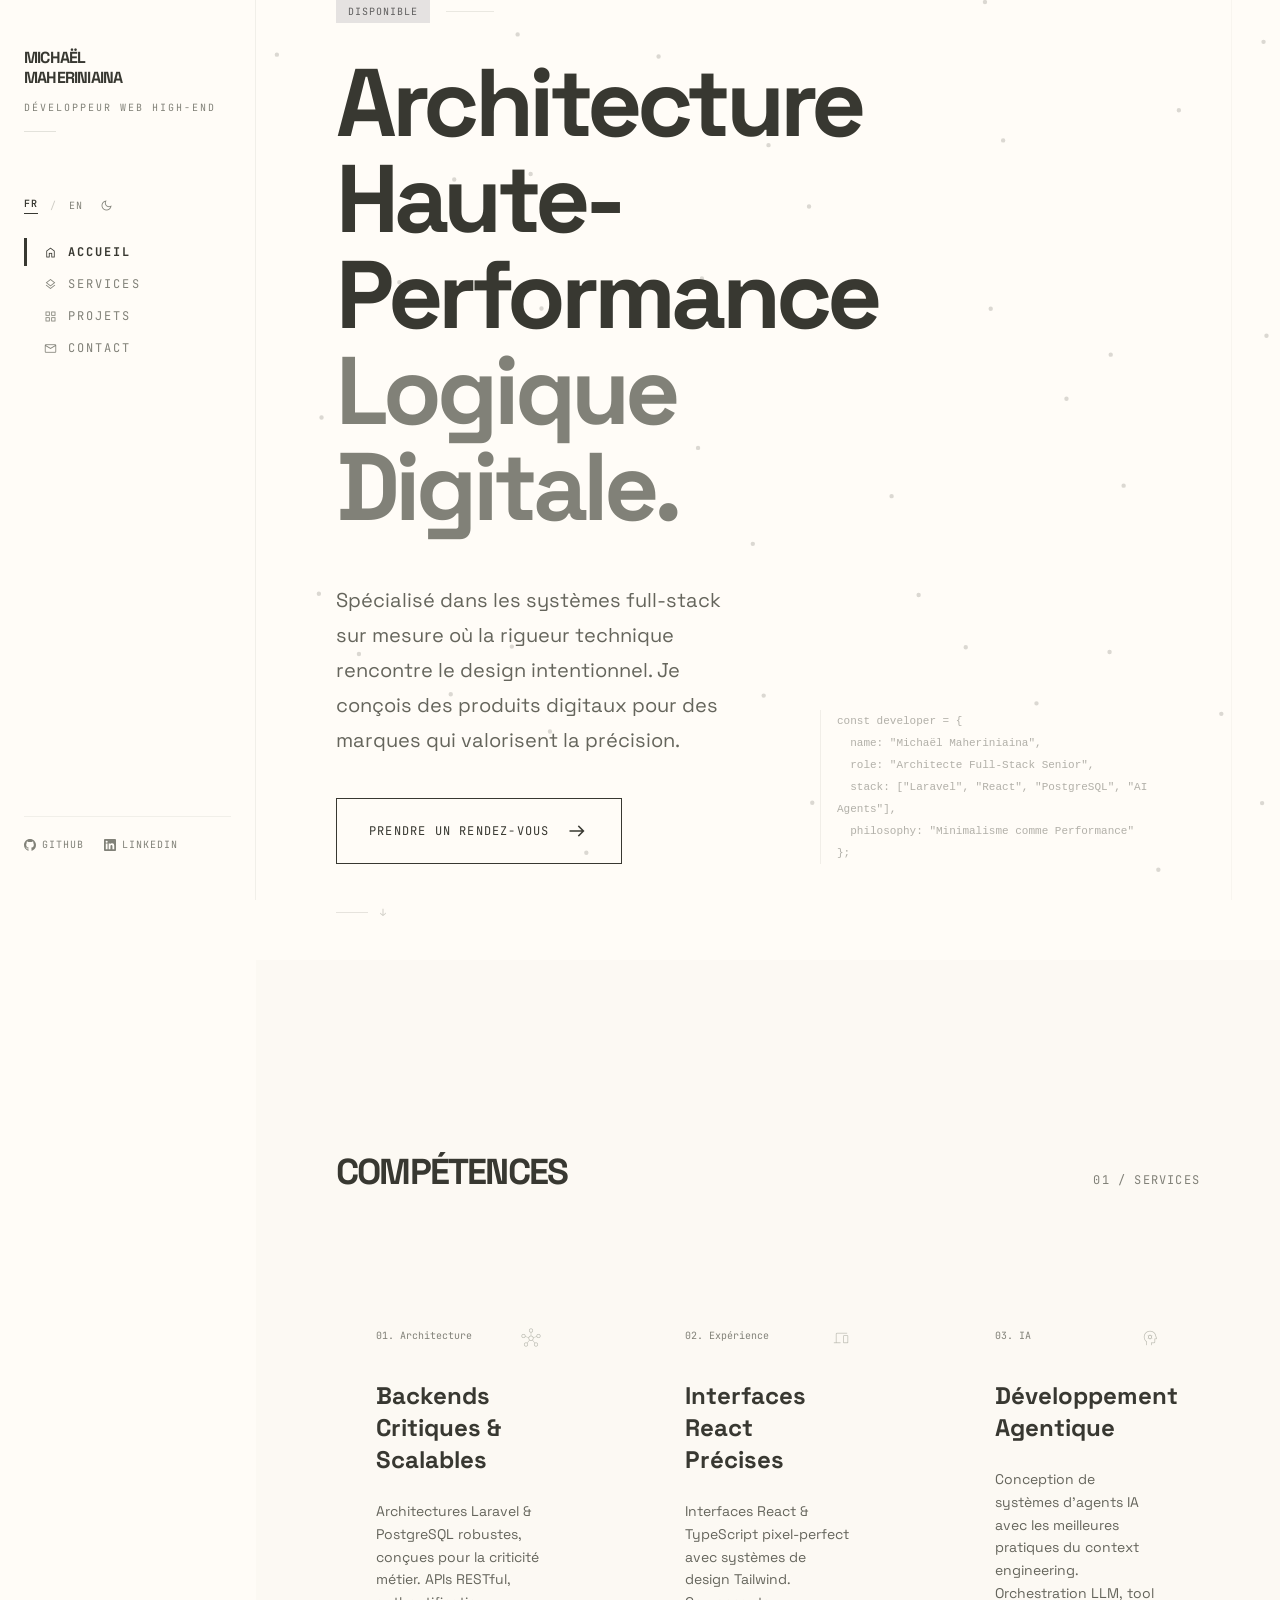
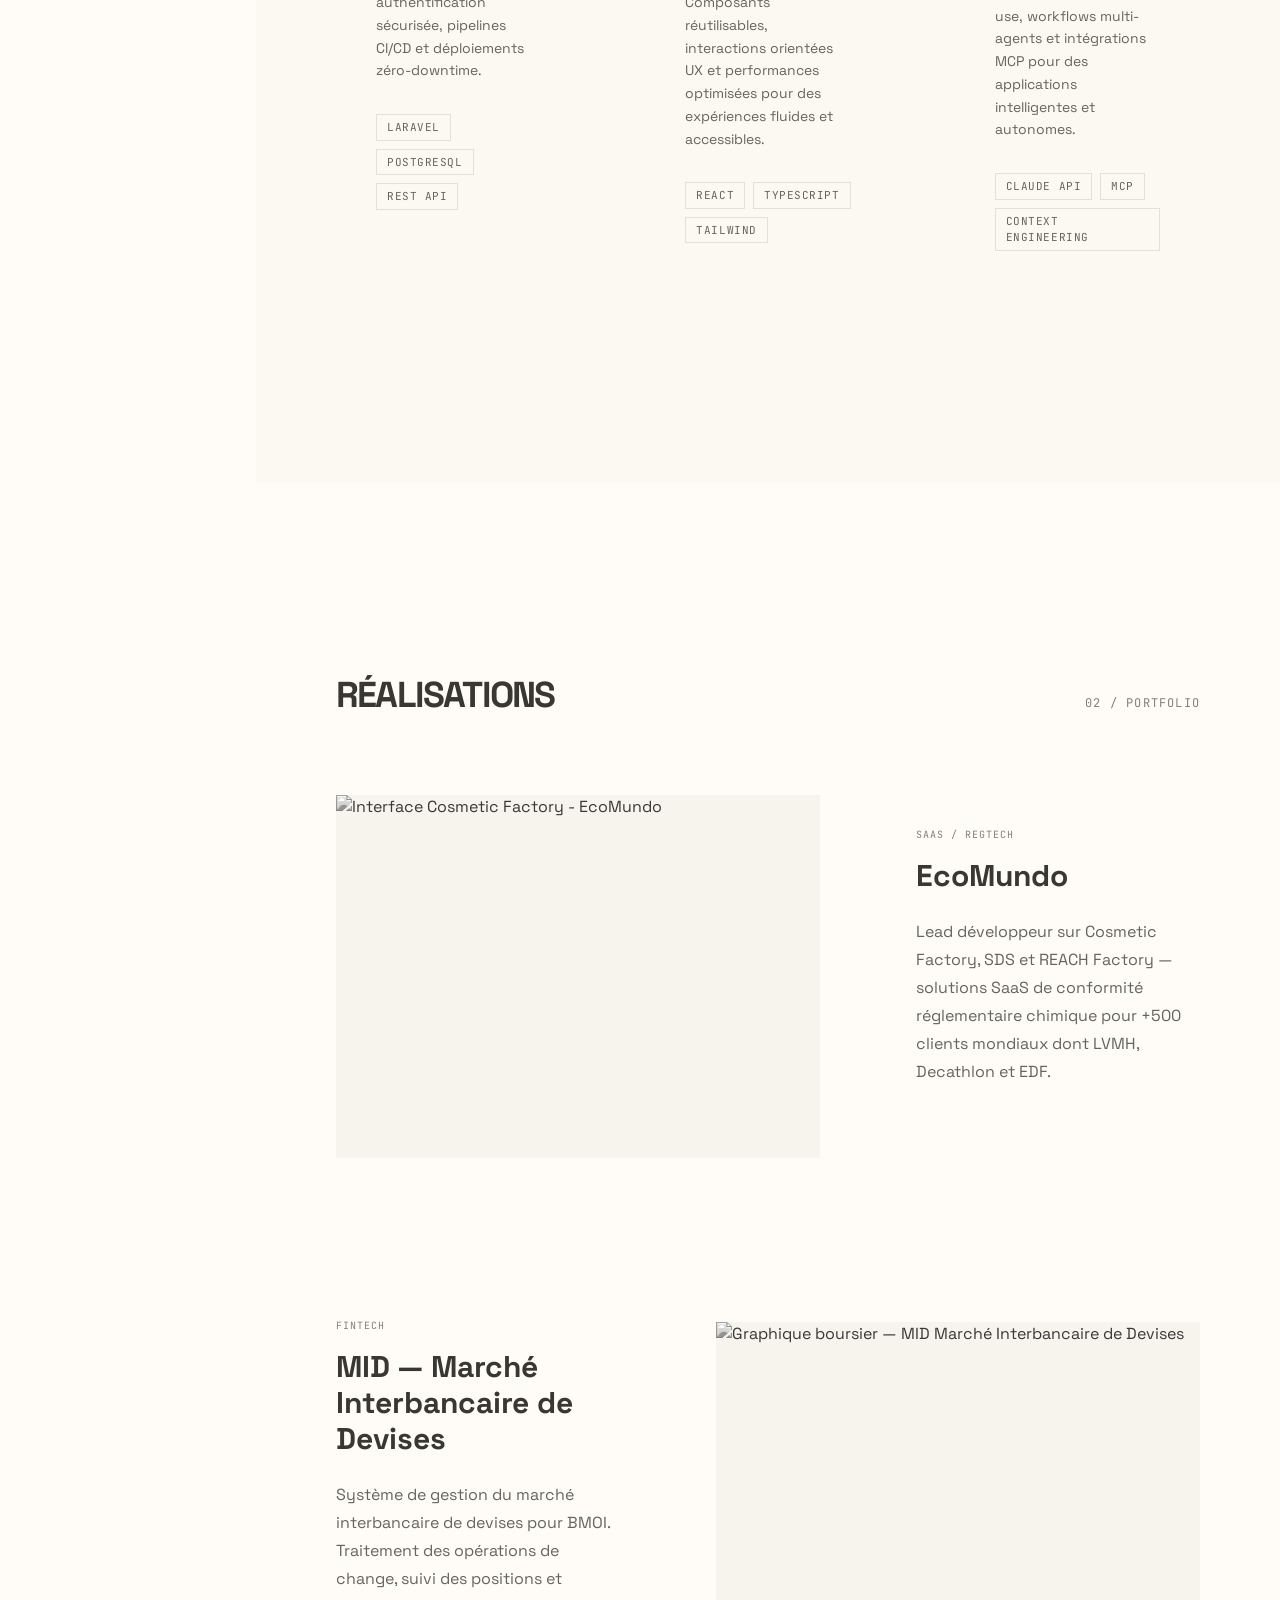
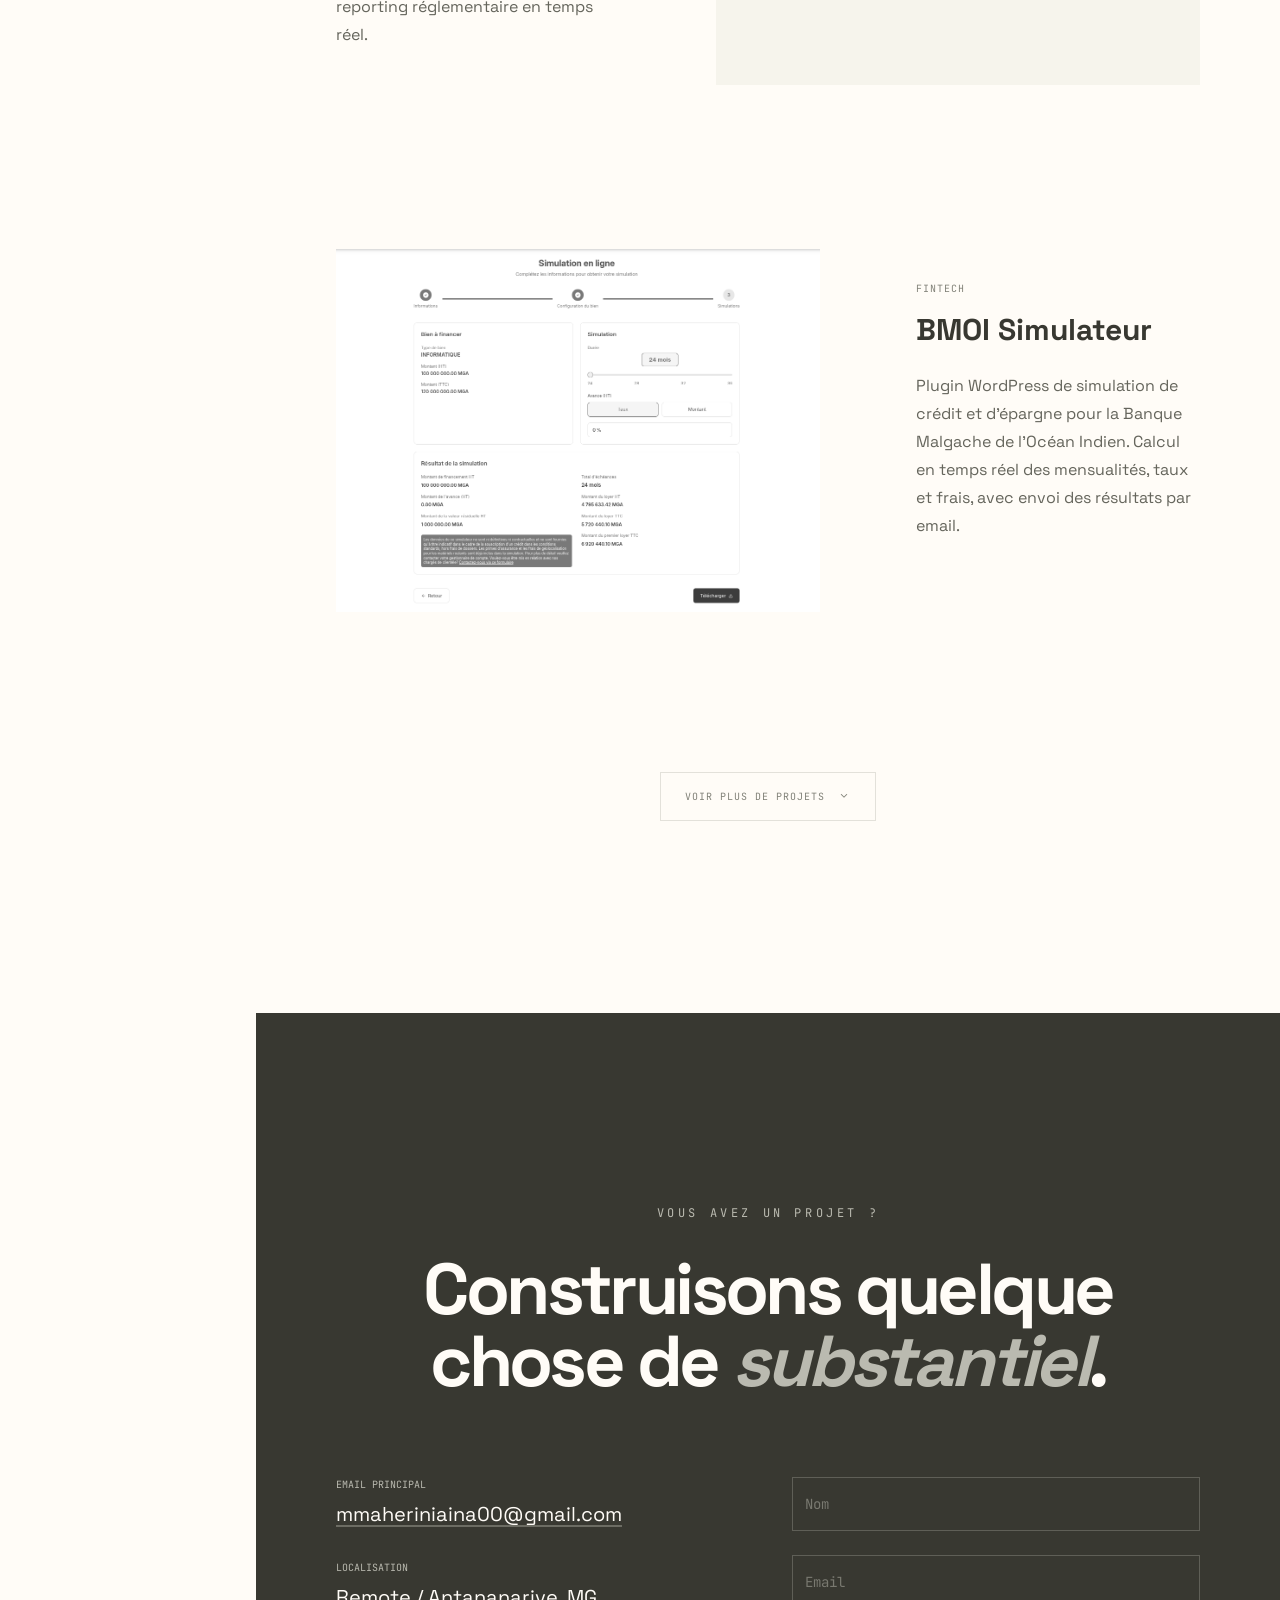
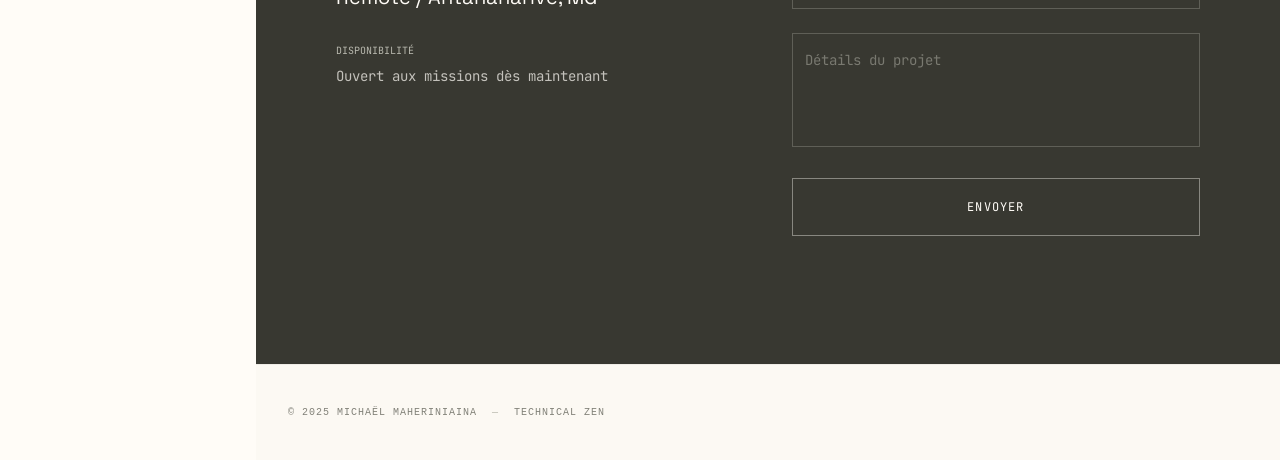
==== commit 9b8c115e: "nojekill" ====
--- a/index.html
+++ b/index.html
@@ -6,12 +6,12 @@
         document.documentElement.classList.replace('light', 'dark');
       }
     })();
-  </script><link href="https://fonts.googleapis.com/css2?family=Space+Grotesk:wght@300;400;500;600;700&family=JetBrains+Mono:wght@400;500&display=swap" rel="stylesheet"><link href="https://fonts.googleapis.com/css2?family=Material+Symbols+Outlined:wght,FILL@100..700,0..1&display=swap" rel="stylesheet"><link rel="stylesheet" href="/_astro/SplashCursor.DcIMUoEL.css"></head> <body class="font-body selection:bg-primary-container selection:text-on-primary-container"> <canvas id="splash-canvas" data-astro-cid-gy6337wa></canvas>  <script type="module">const c=document.getElementById("splash-canvas"),e=c.getContext("2d");let m=window.innerWidth,g=window.innerHeight;c.width=m;c.height=g;let r=-200,d=-200,h=-200,l=-200,w=-200,x=-200,f=!1,p=!1;const a=[],s=[];function k(){return document.documentElement.classList.contains("dark")}function y(){return k()?"186,186,176":"129,129,120"}function L(){return k()?"232,230,220":"56,56,49"}class E{x;y;vx;vy;radius;life;decay;constructor(t,n,o=1){this.x=t,this.y=n;const u=Math.random()*Math.PI*2,M=(Math.random()*1.2+.3)*o;this.vx=Math.cos(u)*M,this.vy=Math.sin(u)*M,this.radius=Math.random()*5+2,this.life=1,this.decay=.008+Math.random()*.01}update(){this.x+=this.vx,this.y+=this.vy,this.vx*=.94,this.vy*=.94,this.life-=this.decay}draw(){if(this.life<=0)return;e.beginPath(),e.arc(this.x,this.y,this.radius,0,Math.PI*2);const t=this.life*this.life*this.life;e.fillStyle=`rgba(${y()},${(t*.45).toFixed(3)})`,e.fill()}get dead(){return this.life<=0}}class b{x;y;radius;maxRadius;life;constructor(t,n){this.x=t,this.y=n,this.radius=0,this.maxRadius=40+Math.random()*20,this.life=1}update(){this.radius+=1.6,this.life=Math.max(0,1-this.radius/this.maxRadius)}draw(){this.life<=0||(e.beginPath(),e.arc(this.x,this.y,this.radius,0,Math.PI*2),e.strokeStyle=`rgba(${y()},${(this.life*.5).toFixed(3)})`,e.lineWidth=1,e.stroke())}get dead(){return this.life<=0}}function R(){const i=L(),t=y(),n=f?18:14,o=p?.9:.45;e.beginPath(),e.arc(w,x,n,0,Math.PI*2),e.strokeStyle=`rgba(${t},${o})`,e.lineWidth=f?1.5:1,e.stroke();const u=f?2:2.5;e.beginPath(),e.arc(h,l,u,0,Math.PI*2),e.fillStyle=`rgba(${i},0.85)`,e.fill()}let v,P=0;function I(i){if(e.clearRect(0,0,m,g),h+=(r-h)*.35,l+=(d-l)*.35,w+=(r-w)*.1,x+=(d-x)*.1,i-P>28){const t=r-h,n=d-l,o=Math.sqrt(t*t+n*n);o>1.5&&a.push(new E(h,l,Math.min(o*.04,2))),P=i}for(let t=a.length-1;t>=0;t--)a[t].update(),a[t].draw(),a[t].dead&&a.splice(t,1);for(let t=s.length-1;t>=0;t--)s[t].update(),s[t].draw(),s[t].dead&&s.splice(t,1);R(),v=requestAnimationFrame(I)}v=requestAnimationFrame(I);window.addEventListener("mousemove",i=>{r=i.clientX,d=i.clientY});window.addEventListener("mousedown",()=>{p=!0;for(let i=0;i<12;i++)a.push(new E(r,d,3));s.push(new b(r,d)),s.push(new b(r,d)),s[s.length-1].maxRadius=25});window.addEventListener("mouseup",()=>{p=!1});document.addEventListener("mouseover",i=>{f=!!i.target.closest('a, button, [role="button"], input, textarea, select, label')});window.addEventListener("resize",()=>{m=window.innerWidth,g=window.innerHeight,c.width=m,c.height=g});document.addEventListener("astro:before-swap",()=>{cancelAnimationFrame(v)});</script> <canvas id="noise-bg" aria-hidden="true" style="position:fixed;inset:0;width:100%;height:100%;z-index:0;pointer-events:none;"></canvas> <script type="module">const f=document.getElementById("noise-bg"),n=f.getContext("2d"),_=Math.PI*2,i=150,O=2.2,U=.18,u=220,z=2.5,S=.008,T=.72,C=70,D=.002,F=.18;let x=[],M="",v=1,r=0,l=0,P=0;const o={x:-9999,y:-9999,vx:0,vy:0};let I=0,L=0;function q(){return getComputedStyle(document.documentElement).getPropertyValue("--color-on-surface").trim()||"#383831"}const X=new MutationObserver(()=>{M=q()});X.observe(document.documentElement,{attributes:!0,attributeFilter:["class"]});function H(){x=[];const e=Math.ceil(r/i)+1,s=Math.ceil(l/i)+1,c=(r-(e-1)*i)/2,a=(l-(s-1)*i)/2;for(let d=0;d<s;d++)for(let t=0;t<e;t++){const m=c+t*i,y=a+d*i;x.push({ox:m,oy:y,x:m,y,vx:0,vy:0,phase:Math.random()*_,freq:.6+Math.random()*.8})}}function N(){v=Math.min(window.devicePixelRatio||1,2),r=window.innerWidth,l=window.innerHeight,f.width=r*v,f.height=l*v,f.style.width=r+"px",f.style.height=l+"px",n.scale(v,v),H()}const V=new ResizeObserver(N);V.observe(document.documentElement);function W(){const e=o.x,s=o.y,c=o.vx,a=o.vy,d=c*c+a*a;for(const t of x){const m=t.ox+Math.sin(P*D*t.freq+t.phase)*C,y=t.oy+Math.cos(P*D*t.freq+t.phase*1.37)*C,h=e-t.x,p=s-t.y,w=h*h+p*p;if(w<u*u&&w>0){const b=Math.sqrt(w),R=(u-b)/u,g=R*R,A=g*z;t.vx-=h/b*A,t.vy-=p/b*A,d>.01&&(t.vx+=c*g*F,t.vy+=a*g*F)}t.vx+=(m-t.x)*S,t.vy+=(y-t.y)*S,t.vx*=T,t.vy*=T,t.x+=t.vx,t.y+=t.vy}P++}function Y(){n.clearRect(0,0,r,l),n.globalAlpha=U,n.fillStyle=M,n.beginPath();for(const e of x)n.moveTo(e.x+O,e.y),n.arc(e.x,e.y,O,0,_);n.fill(),n.globalAlpha=1}const G=window.matchMedia("(prefers-reduced-motion: reduce)").matches;function E(){W(),Y(),L=requestAnimationFrame(E)}document.addEventListener("visibilitychange",()=>{document.hidden?cancelAnimationFrame(L):G||E()});window.addEventListener("pointermove",e=>{const s=performance.now();if(s-I<16)return;const c=s-I||16;o.vx=(e.clientX-o.x)/c,o.vy=(e.clientY-o.y)/c,I=s,o.x=e.clientX,o.y=e.clientY},{passive:!0});window.addEventListener("pointerleave",()=>{o.x=-9999,o.y=-9999,o.vx=0,o.vy=0});M=q();N();G?Y():E();</script> <nav class="hidden md:flex flex-col h-full py-12 px-6 fixed left-0 top-0 w-64 border-r border-outline-variant/20 bg-background z-50"> <div class="mb-16"> <h1 class="text-base font-black tracking-tighter text-on-surface uppercase font-headline leading-tight">Michaël<br>MAHERINIAINA</h1> <p class="font-label text-[10px] uppercase tracking-[0.2em] text-outline mt-3">Développeur Web High-End</p> <div class="w-8 h-[1px] bg-outline-variant/40 mt-4"></div> </div> <div class="mb-6 flex items-center gap-4"> <div class="flex items-center space-x-3 font-label text-[10px] uppercase tracking-widest" aria-label="Language switcher">  <span class="text-on-surface font-semibold border-b border-on-surface pb-0.5 select-none">FR</span> <span class="text-outline/40">/</span> <a class="text-outline hover:text-on-surface transition-colors" href="/en" aria-label="Switch to English">EN</a>  </div> <button id="theme-toggle" aria-label="Toggle theme" class="flex items-center gap-1.5 font-label text-[10px] uppercase tracking-[0.2em] text-outline hover:text-on-surface transition-colors cursor-pointer"> <span id="theme-icon" class="material-symbols-outlined" style="font-size:15px;line-height:1;font-variation-settings:'FILL' 0,'wght' 300,'GRAD' 0,'opsz' 15;">dark_mode</span> </button> <script type="module">const o=document.getElementById("theme-toggle"),e=document.getElementById("theme-icon");function n(){e&&(e.textContent=document.documentElement.classList.contains("dark")?"light_mode":"dark_mode")}n();o?.addEventListener("click",()=>{const t=document.documentElement.classList.toggle("dark");document.documentElement.classList.toggle("light",!t),localStorage.setItem("theme",t?"dark":"light"),n()});</script> </div> <div class="flex flex-col space-y-1 flex-grow"> <a class="nav-link active" href="#hero" data-nav-link="hero"> <span class="material-symbols-outlined nav-icon">home</span> <span class="text-xs">Accueil</span> </a><a class="nav-link" href="#services" data-nav-link="services"> <span class="material-symbols-outlined nav-icon">layers</span> <span class="text-xs">Services</span> </a><a class="nav-link" href="#projects" data-nav-link="projects"> <span class="material-symbols-outlined nav-icon">grid_view</span> <span class="text-xs">Projets</span> </a><a class="nav-link" href="#contact" data-nav-link="contact"> <span class="material-symbols-outlined nav-icon">mail</span> <span class="text-xs">Contact</span> </a> </div> <div class="mt-auto space-y-6">  <div class="flex items-center pt-5 border-t border-outline-variant/20"> <div class="flex items-center space-x-5"> <a class="font-label text-[10px] uppercase tracking-widest text-outline hover:text-on-surface transition-colors flex items-center space-x-1.5" href="https://github.com/mmaheriniaina00" aria-label="GitHub"> <svg width="12" height="12" viewBox="0 0 24 24" fill="currentColor" aria-hidden="true"><path d="M12 0C5.37 0 0 5.37 0 12c0 5.31 3.435 9.795 8.205 11.385.6.105.825-.255.825-.57 0-.285-.015-1.23-.015-2.235-3.015.555-3.795-.735-4.035-1.41-.135-.345-.72-1.41-1.23-1.695-.42-.225-1.02-.78-.015-.795.945-.015 1.62.87 1.845 1.23 1.08 1.815 2.805 1.305 3.495.99.105-.78.42-1.305.765-1.605-2.67-.3-5.46-1.335-5.46-5.925 0-1.305.465-2.385 1.23-3.225-.12-.3-.54-1.53.12-3.18 0 0 1.005-.315 3.3 1.23.96-.27 1.98-.405 3-.405s2.04.135 3 .405c2.295-1.56 3.3-1.23 3.3-1.23.66 1.65.24 2.88.12 3.18.765.84 1.23 1.905 1.23 3.225 0 4.605-2.805 5.625-5.475 5.925.435.375.81 1.095.81 2.22 0 1.605-.015 2.895-.015 3.3 0 .315.225.69.825.57A12.02 12.02 0 0 0 24 12c0-6.63-5.37-12-12-12z"/></svg> <span>GitHub</span> </a><a class="font-label text-[10px] uppercase tracking-widest text-outline hover:text-on-surface transition-colors flex items-center space-x-1.5" href="https://www.linkedin.com/in/michael-maheriniaina/" aria-label="LinkedIn"> <svg width="12" height="12" viewBox="0 0 24 24" fill="currentColor" aria-hidden="true"><path d="M20.447 20.452h-3.554v-5.569c0-1.328-.027-3.037-1.852-3.037-1.853 0-2.136 1.445-2.136 2.939v5.667H9.351V9h3.414v1.561h.046c.477-.9 1.637-1.85 3.37-1.85 3.601 0 4.267 2.37 4.267 5.455v6.286zM5.337 7.433a2.062 2.062 0 0 1-2.063-2.065 2.064 2.064 0 1 1 2.063 2.065zm1.782 13.019H3.555V9h3.564v11.452zM22.225 0H1.771C.792 0 0 .774 0 1.729v20.542C0 23.227.792 24 1.771 24h20.451C23.2 24 24 23.227 24 22.271V1.729C24 .774 23.2 0 22.222 0h.003z"/></svg> <span>LinkedIn</span> </a> </div> </div> </div> </nav> <header class="md:hidden sticky top-0 bg-surface z-50 flex justify-between items-center px-6 py-4 border-b border-outline-variant/10"> <h1 class="font-headline font-bold text-lg tracking-tighter uppercase">Technical Zen</h1> <div class="flex items-center space-x-4"> <div class="flex items-center space-x-3 font-label text-[10px] uppercase tracking-widest" aria-label="Language switcher">  <span class="text-on-surface font-semibold border-b border-on-surface pb-0.5 select-none">FR</span> <span class="text-outline/40">/</span> <a class="text-outline hover:text-on-surface transition-colors" href="/en" aria-label="Switch to English">EN</a>  </div> <button id="theme-toggle" aria-label="Toggle theme" class="flex items-center gap-1.5 font-label text-[10px] uppercase tracking-[0.2em] text-outline hover:text-on-surface transition-colors cursor-pointer"> <span id="theme-icon" class="material-symbols-outlined" style="font-size:15px;line-height:1;font-variation-settings:'FILL' 0,'wght' 300,'GRAD' 0,'opsz' 15;">dark_mode</span> </button>  </div> </header> <main class="md:ml-64 min-h-screen relative"> <div class="fixed right-12 top-0 h-full w-[1px] bg-outline-variant/10 hidden lg:block"></div> <section class="relative px-8 lg:px-20 flex flex-col justify-center min-h-screen pb-24" id="hero" data-astro-cid-nlow4r3u> <div class="w-full flex flex-col lg:flex-row lg:items-end gap-20" data-astro-cid-nlow4r3u> <!-- Main content --> <div class="flex-1 min-w-0" data-astro-cid-nlow4r3u> <div class="mb-8 flex items-center space-x-4 hero-fade" style="--delay: 0ms" data-astro-cid-nlow4r3u> <span class="font-label text-[10px] uppercase tracking-widest text-primary px-3 py-1 bg-primary-container" data-astro-cid-nlow4r3u>Disponible</span> <span class="w-12 h-[1px] bg-outline-variant/30" data-astro-cid-nlow4r3u></span> <span class="font-label text-[10px] uppercase tracking-widest text-outline" title="Portfolio version" data-astro-cid-nlow4r3u>v2.0.24</span> </div> <h2 class="font-headline text-5xl md:text-7xl lg:text-8xl font-bold tracking-tighter leading-[1.0] text-on-background mb-12" data-astro-cid-nlow4r3u> <span class="block hero-fade" style="--delay: 200ms" data-astro-cid-nlow4r3u>Architecture</span> <span class="block hero-fade" style="--delay: 320ms" data-astro-cid-nlow4r3u>Haute-Performance</span> <span class="block text-outline hero-fade" style="--delay: 440ms" data-astro-cid-nlow4r3u>Logique Digitale.</span> </h2> <p class="text-lg md:text-xl text-on-surface-variant leading-[1.75] mb-10 max-w-xl hero-fade" style="--delay: 580ms" data-astro-cid-nlow4r3u> Spécialisé dans les systèmes full-stack sur mesure où la rigueur technique rencontre le design intentionnel. Je conçois des produits digitaux pour des marques qui valorisent la précision. </p> <div class="hero-fade" style="--delay: 700ms" data-astro-cid-nlow4r3u> <a class="inline-flex items-center space-x-4 border border-on-background text-on-background px-8 py-5 group hover:bg-on-background hover:text-surface transition-all duration-300" href="#contact" data-astro-cid-nlow4r3u> <span class="font-label text-xs uppercase tracking-widest" data-astro-cid-nlow4r3u>Prendre un rendez-vous</span> <span class="material-symbols-outlined group-hover:translate-x-1 transition-transform" data-astro-cid-nlow4r3u>arrow_right_alt</span> </a> </div> </div> <!-- Code Snippet — right column on large screens --> <div class="lg:w-[380px] lg:flex-shrink-0 font-label text-[11px] text-on-surface-variant/50 leading-loose pl-4 border-l border-outline-variant/20 hero-fade" style="--delay: 840ms" data-astro-cid-nlow4r3u> <code class="block" data-astro-cid-nlow4r3u>
+  </script><link href="https://fonts.googleapis.com/css2?family=Space+Grotesk:wght@300;400;500;600;700&family=JetBrains+Mono:wght@400;500&display=swap" rel="stylesheet"><link href="https://fonts.googleapis.com/css2?family=Material+Symbols+Outlined:wght,FILL@100..700,0..1&display=swap" rel="stylesheet"><link rel="stylesheet" href="/_astro/SplashCursor.DcIMUoEL.css"></head> <body class="font-body selection:bg-primary-container selection:text-on-primary-container"> <canvas id="splash-canvas" data-astro-cid-gy6337wa></canvas>  <script type="module">const c=document.getElementById("splash-canvas"),e=c.getContext("2d");let m=window.innerWidth,g=window.innerHeight;c.width=m;c.height=g;let r=-200,d=-200,h=-200,l=-200,w=-200,x=-200,f=!1,p=!1;const a=[],s=[];function k(){return document.documentElement.classList.contains("dark")}function y(){return k()?"186,186,176":"129,129,120"}function L(){return k()?"232,230,220":"56,56,49"}class E{x;y;vx;vy;radius;life;decay;constructor(t,n,o=1){this.x=t,this.y=n;const u=Math.random()*Math.PI*2,M=(Math.random()*1.2+.3)*o;this.vx=Math.cos(u)*M,this.vy=Math.sin(u)*M,this.radius=Math.random()*5+2,this.life=1,this.decay=.008+Math.random()*.01}update(){this.x+=this.vx,this.y+=this.vy,this.vx*=.94,this.vy*=.94,this.life-=this.decay}draw(){if(this.life<=0)return;e.beginPath(),e.arc(this.x,this.y,this.radius,0,Math.PI*2);const t=this.life*this.life*this.life;e.fillStyle=`rgba(${y()},${(t*.45).toFixed(3)})`,e.fill()}get dead(){return this.life<=0}}class b{x;y;radius;maxRadius;life;constructor(t,n){this.x=t,this.y=n,this.radius=0,this.maxRadius=40+Math.random()*20,this.life=1}update(){this.radius+=1.6,this.life=Math.max(0,1-this.radius/this.maxRadius)}draw(){this.life<=0||(e.beginPath(),e.arc(this.x,this.y,this.radius,0,Math.PI*2),e.strokeStyle=`rgba(${y()},${(this.life*.5).toFixed(3)})`,e.lineWidth=1,e.stroke())}get dead(){return this.life<=0}}function R(){const i=L(),t=y(),n=f?18:14,o=p?.9:.45;e.beginPath(),e.arc(w,x,n,0,Math.PI*2),e.strokeStyle=`rgba(${t},${o})`,e.lineWidth=f?1.5:1,e.stroke();const u=f?2:2.5;e.beginPath(),e.arc(h,l,u,0,Math.PI*2),e.fillStyle=`rgba(${i},0.85)`,e.fill()}let v,P=0;function I(i){if(e.clearRect(0,0,m,g),h+=(r-h)*.35,l+=(d-l)*.35,w+=(r-w)*.1,x+=(d-x)*.1,i-P>28){const t=r-h,n=d-l,o=Math.sqrt(t*t+n*n);o>1.5&&a.push(new E(h,l,Math.min(o*.04,2))),P=i}for(let t=a.length-1;t>=0;t--)a[t].update(),a[t].draw(),a[t].dead&&a.splice(t,1);for(let t=s.length-1;t>=0;t--)s[t].update(),s[t].draw(),s[t].dead&&s.splice(t,1);R(),v=requestAnimationFrame(I)}v=requestAnimationFrame(I);window.addEventListener("mousemove",i=>{r=i.clientX,d=i.clientY});window.addEventListener("mousedown",()=>{p=!0;for(let i=0;i<12;i++)a.push(new E(r,d,3));s.push(new b(r,d)),s.push(new b(r,d)),s[s.length-1].maxRadius=25});window.addEventListener("mouseup",()=>{p=!1});document.addEventListener("mouseover",i=>{f=!!i.target.closest('a, button, [role="button"], input, textarea, select, label')});window.addEventListener("resize",()=>{m=window.innerWidth,g=window.innerHeight,c.width=m,c.height=g});document.addEventListener("astro:before-swap",()=>{cancelAnimationFrame(v)});</script> <canvas id="noise-bg" aria-hidden="true" style="position:fixed;inset:0;width:100%;height:100%;z-index:0;pointer-events:none;"></canvas> <script type="module">const f=document.getElementById("noise-bg"),n=f.getContext("2d"),_=Math.PI*2,i=150,O=2.2,U=.18,u=220,z=2.5,S=.008,T=.72,C=70,D=.002,F=.18;let x=[],M="",v=1,r=0,l=0,P=0;const o={x:-9999,y:-9999,vx:0,vy:0};let I=0,L=0;function q(){return getComputedStyle(document.documentElement).getPropertyValue("--color-on-surface").trim()||"#383831"}const X=new MutationObserver(()=>{M=q()});X.observe(document.documentElement,{attributes:!0,attributeFilter:["class"]});function H(){x=[];const e=Math.ceil(r/i)+1,s=Math.ceil(l/i)+1,c=(r-(e-1)*i)/2,a=(l-(s-1)*i)/2;for(let d=0;d<s;d++)for(let t=0;t<e;t++){const m=c+t*i,y=a+d*i;x.push({ox:m,oy:y,x:m,y,vx:0,vy:0,phase:Math.random()*_,freq:.6+Math.random()*.8})}}function N(){v=Math.min(window.devicePixelRatio||1,2),r=window.innerWidth,l=window.innerHeight,f.width=r*v,f.height=l*v,f.style.width=r+"px",f.style.height=l+"px",n.scale(v,v),H()}const V=new ResizeObserver(N);V.observe(document.documentElement);function W(){const e=o.x,s=o.y,c=o.vx,a=o.vy,d=c*c+a*a;for(const t of x){const m=t.ox+Math.sin(P*D*t.freq+t.phase)*C,y=t.oy+Math.cos(P*D*t.freq+t.phase*1.37)*C,h=e-t.x,p=s-t.y,w=h*h+p*p;if(w<u*u&&w>0){const b=Math.sqrt(w),R=(u-b)/u,g=R*R,A=g*z;t.vx-=h/b*A,t.vy-=p/b*A,d>.01&&(t.vx+=c*g*F,t.vy+=a*g*F)}t.vx+=(m-t.x)*S,t.vy+=(y-t.y)*S,t.vx*=T,t.vy*=T,t.x+=t.vx,t.y+=t.vy}P++}function Y(){n.clearRect(0,0,r,l),n.globalAlpha=U,n.fillStyle=M,n.beginPath();for(const e of x)n.moveTo(e.x+O,e.y),n.arc(e.x,e.y,O,0,_);n.fill(),n.globalAlpha=1}const G=window.matchMedia("(prefers-reduced-motion: reduce)").matches;function E(){W(),Y(),L=requestAnimationFrame(E)}document.addEventListener("visibilitychange",()=>{document.hidden?cancelAnimationFrame(L):G||E()});window.addEventListener("pointermove",e=>{const s=performance.now();if(s-I<16)return;const c=s-I||16;o.vx=(e.clientX-o.x)/c,o.vy=(e.clientY-o.y)/c,I=s,o.x=e.clientX,o.y=e.clientY},{passive:!0});window.addEventListener("pointerleave",()=>{o.x=-9999,o.y=-9999,o.vx=0,o.vy=0});M=q();N();G?Y():E();</script> <nav class="hidden md:flex flex-col h-full py-12 px-6 fixed left-0 top-0 w-64 border-r border-outline-variant/20 bg-background z-50"> <div class="mb-16"> <h1 class="text-base font-black tracking-tighter text-on-surface uppercase font-headline leading-tight">Michaël<br>MAHERINIAINA</h1> <p class="font-label text-[10px] uppercase tracking-[0.2em] text-outline mt-3">Développeur Web High-End</p> <div class="w-8 h-[1px] bg-outline-variant/40 mt-4"></div> </div> <div class="mb-6 flex items-center gap-4"> <div class="flex items-center space-x-3 font-label text-[10px] uppercase tracking-widest" aria-label="Language switcher">  <span class="text-on-surface font-semibold border-b border-on-surface pb-0.5 select-none">FR</span> <span class="text-outline/40">/</span> <a class="text-outline hover:text-on-surface transition-colors" href="/en" aria-label="Switch to English">EN</a>  </div> <button id="theme-toggle" aria-label="Toggle theme" class="flex items-center gap-1.5 font-label text-[10px] uppercase tracking-[0.2em] text-outline hover:text-on-surface transition-colors cursor-pointer"> <span id="theme-icon" class="material-symbols-outlined" style="font-size:15px;line-height:1;font-variation-settings:'FILL' 0,'wght' 300,'GRAD' 0,'opsz' 15;">dark_mode</span> </button> <script type="module">const o=document.getElementById("theme-toggle"),e=document.getElementById("theme-icon");function n(){e&&(e.textContent=document.documentElement.classList.contains("dark")?"light_mode":"dark_mode")}n();o?.addEventListener("click",()=>{const t=document.documentElement.classList.toggle("dark");document.documentElement.classList.toggle("light",!t),localStorage.setItem("theme",t?"dark":"light"),n()});</script> </div> <div class="flex flex-col space-y-1 flex-grow"> <a class="nav-link active" href="#hero" data-nav-link="hero"> <span class="material-symbols-outlined nav-icon">home</span> <span class="text-xs">Accueil</span> </a><a class="nav-link" href="#services" data-nav-link="services"> <span class="material-symbols-outlined nav-icon">layers</span> <span class="text-xs">Services</span> </a><a class="nav-link" href="#projects" data-nav-link="projects"> <span class="material-symbols-outlined nav-icon">grid_view</span> <span class="text-xs">Projets</span> </a><a class="nav-link" href="#contact" data-nav-link="contact"> <span class="material-symbols-outlined nav-icon">mail</span> <span class="text-xs">Contact</span> </a> </div> <div class="mt-auto space-y-6">  <div class="flex items-center pt-5 border-t border-outline-variant/20"> <div class="flex items-center space-x-5"> <a class="font-label text-[10px] uppercase tracking-widest text-outline hover:text-on-surface transition-colors flex items-center space-x-1.5" href="https://github.com/mmaheriniaina00" aria-label="GitHub"> <svg width="12" height="12" viewBox="0 0 24 24" fill="currentColor" aria-hidden="true"><path d="M12 0C5.37 0 0 5.37 0 12c0 5.31 3.435 9.795 8.205 11.385.6.105.825-.255.825-.57 0-.285-.015-1.23-.015-2.235-3.015.555-3.795-.735-4.035-1.41-.135-.345-.72-1.41-1.23-1.695-.42-.225-1.02-.78-.015-.795.945-.015 1.62.87 1.845 1.23 1.08 1.815 2.805 1.305 3.495.99.105-.78.42-1.305.765-1.605-2.67-.3-5.46-1.335-5.46-5.925 0-1.305.465-2.385 1.23-3.225-.12-.3-.54-1.53.12-3.18 0 0 1.005-.315 3.3 1.23.96-.27 1.98-.405 3-.405s2.04.135 3 .405c2.295-1.56 3.3-1.23 3.3-1.23.66 1.65.24 2.88.12 3.18.765.84 1.23 1.905 1.23 3.225 0 4.605-2.805 5.625-5.475 5.925.435.375.81 1.095.81 2.22 0 1.605-.015 2.895-.015 3.3 0 .315.225.69.825.57A12.02 12.02 0 0 0 24 12c0-6.63-5.37-12-12-12z"/></svg> <span>GitHub</span> </a><a class="font-label text-[10px] uppercase tracking-widest text-outline hover:text-on-surface transition-colors flex items-center space-x-1.5" href="https://www.linkedin.com/in/michael-maheriniaina/" aria-label="LinkedIn"> <svg width="12" height="12" viewBox="0 0 24 24" fill="currentColor" aria-hidden="true"><path d="M20.447 20.452h-3.554v-5.569c0-1.328-.027-3.037-1.852-3.037-1.853 0-2.136 1.445-2.136 2.939v5.667H9.351V9h3.414v1.561h.046c.477-.9 1.637-1.85 3.37-1.85 3.601 0 4.267 2.37 4.267 5.455v6.286zM5.337 7.433a2.062 2.062 0 0 1-2.063-2.065 2.064 2.064 0 1 1 2.063 2.065zm1.782 13.019H3.555V9h3.564v11.452zM22.225 0H1.771C.792 0 0 .774 0 1.729v20.542C0 23.227.792 24 1.771 24h20.451C23.2 24 24 23.227 24 22.271V1.729C24 .774 23.2 0 22.222 0h.003z"/></svg> <span>LinkedIn</span> </a> </div> </div> </div> </nav> <header class="md:hidden sticky top-0 bg-surface z-50 flex justify-between items-center px-6 py-4 border-b border-outline-variant/10"> <h1 class="font-headline font-bold text-lg tracking-tighter uppercase">Technical Zen</h1> <div class="flex items-center space-x-4"> <div class="flex items-center space-x-3 font-label text-[10px] uppercase tracking-widest" aria-label="Language switcher">  <span class="text-on-surface font-semibold border-b border-on-surface pb-0.5 select-none">FR</span> <span class="text-outline/40">/</span> <a class="text-outline hover:text-on-surface transition-colors" href="/en" aria-label="Switch to English">EN</a>  </div> <button id="theme-toggle" aria-label="Toggle theme" class="flex items-center gap-1.5 font-label text-[10px] uppercase tracking-[0.2em] text-outline hover:text-on-surface transition-colors cursor-pointer"> <span id="theme-icon" class="material-symbols-outlined" style="font-size:15px;line-height:1;font-variation-settings:'FILL' 0,'wght' 300,'GRAD' 0,'opsz' 15;">dark_mode</span> </button>  </div> </header> <main class="md:ml-64 min-h-screen relative"> <div class="fixed right-12 top-0 h-full w-[1px] bg-outline-variant/10 hidden lg:block"></div> <section class="relative px-8 lg:px-20 flex flex-col justify-center min-h-screen pb-24" id="hero" data-astro-cid-nlow4r3u> <div class="w-full flex flex-col lg:flex-row lg:items-end gap-20" data-astro-cid-nlow4r3u> <!-- Main content --> <div class="flex-1 min-w-0" data-astro-cid-nlow4r3u> <div class="mb-8 flex items-center space-x-4 hero-fade" style="--delay: 0ms" data-astro-cid-nlow4r3u> <span class="font-label text-[10px] uppercase tracking-widest text-primary px-3 py-1 bg-primary-container" data-astro-cid-nlow4r3u>Disponible</span> <span class="w-12 h-[1px] bg-outline-variant/30" data-astro-cid-nlow4r3u></span> <span class="font-label text-[10px] uppercase tracking-widest text-outline" title="Portfolio version" data-astro-cid-nlow4r3u></span> </div> <h2 class="font-headline text-5xl md:text-7xl lg:text-8xl font-bold tracking-tighter leading-[1.0] text-on-background mb-12" data-astro-cid-nlow4r3u> <span class="block hero-fade" style="--delay: 200ms" data-astro-cid-nlow4r3u>Architecture</span> <span class="block hero-fade" style="--delay: 320ms" data-astro-cid-nlow4r3u>Haute-Performance</span> <span class="block text-outline hero-fade" style="--delay: 440ms" data-astro-cid-nlow4r3u>Logique Digitale.</span> </h2> <p class="text-lg md:text-xl text-on-surface-variant leading-[1.75] mb-10 max-w-xl hero-fade" style="--delay: 580ms" data-astro-cid-nlow4r3u> Spécialisé dans les systèmes full-stack sur mesure où la rigueur technique rencontre le design intentionnel. Je conçois des produits digitaux pour des marques qui valorisent la précision. </p> <div class="hero-fade" style="--delay: 700ms" data-astro-cid-nlow4r3u> <a class="inline-flex items-center space-x-4 border border-on-background text-on-background px-8 py-5 group hover:bg-on-background hover:text-surface transition-all duration-300" href="#contact" data-astro-cid-nlow4r3u> <span class="font-label text-xs uppercase tracking-widest" data-astro-cid-nlow4r3u>Prendre un rendez-vous</span> <span class="material-symbols-outlined group-hover:translate-x-1 transition-transform" data-astro-cid-nlow4r3u>arrow_right_alt</span> </a> </div> </div> <!-- Code Snippet — right column on large screens --> <div class="lg:w-[380px] lg:flex-shrink-0 font-label text-[11px] text-on-surface-variant/50 leading-loose pl-4 border-l border-outline-variant/20 hero-fade" style="--delay: 840ms" data-astro-cid-nlow4r3u> <code class="block" data-astro-cid-nlow4r3u>
 const developer = {<br data-astro-cid-nlow4r3u>
 &nbsp;&nbsp;name: "Michaël Maheriniaina",<br data-astro-cid-nlow4r3u>
 &nbsp;&nbsp;role: "Architecte Full-Stack Senior",<br data-astro-cid-nlow4r3u>
 &nbsp;&nbsp;stack: [&quot;Laravel&quot;, &quot;React&quot;, &quot;PostgreSQL&quot;, &quot;AI Agents&quot;],<br data-astro-cid-nlow4r3u>
 &nbsp;&nbsp;philosophy: "Minimalisme comme Performance"<br data-astro-cid-nlow4r3u> };
 </code> </div> </div> <!-- Scroll indicator --> <div class="absolute bottom-10 left-8 lg:left-20 font-label text-[10px] text-outline/40 tracking-widest flex items-center space-x-3 hero-fade" style="--delay: 880ms" data-astro-cid-nlow4r3u> <span class="w-8 h-[1px] bg-outline/20" data-astro-cid-nlow4r3u></span> <span data-astro-cid-nlow4r3u>↓</span> </div> </section> <section class="bg-surface-container-low min-h-screen py-48 px-8 lg:px-20 flex items-center" id="services"> <div class="max-w-6xl mx-auto w-full"> <div class="flex flex-col md:flex-row justify-between items-baseline mb-24 gap-8"> <h3 class="font-headline text-4xl font-bold tracking-tighter uppercase">Compétences</h3> <p class="font-label text-xs text-outline uppercase tracking-widest">01 / Services</p> </div> <div class="grid md:grid-cols-3 gap-16"> <div class="bg-surface-container-low p-10 hover:bg-surface transition-colors duration-300 group"> <div class="flex items-start justify-between mb-8"> <span class="font-label text-[10px] text-outline">01. Architecture</span> <span class="material-symbols-outlined text-outline-variant group-hover:text-primary transition-colors duration-300" style="font-size:20px;font-variation-settings:'FILL' 0,'wght' 200,'GRAD' 0,'opsz' 20;">hub</span> </div> <h4 class="font-headline text-2xl font-bold mb-6">Backends Critiques &amp; Scalables</h4> <p class="text-on-surface-variant text-sm leading-relaxed mb-8">Architectures Laravel &amp; PostgreSQL robustes, conçues pour la criticité métier. APIs RESTful, authentification sécurisée, pipelines CI/CD et déploiements zéro-downtime.</p> <div class="flex flex-wrap gap-2"> <span class="text-[11px] font-label uppercase tracking-wider px-2.5 py-1 border border-outline-variant/40 text-on-surface-variant">Laravel</span><span class="text-[11px] font-label uppercase tracking-wider px-2.5 py-1 border border-outline-variant/40 text-on-surface-variant">PostgreSQL</span><span class="text-[11px] font-label uppercase tracking-wider px-2.5 py-1 border border-outline-variant/40 text-on-surface-variant">REST API</span> </div> </div><div class="bg-surface-container-low p-10 hover:bg-surface transition-colors duration-300 group"> <div class="flex items-start justify-between mb-8"> <span class="font-label text-[10px] text-outline">02. Expérience</span> <span class="material-symbols-outlined text-outline-variant group-hover:text-primary transition-colors duration-300" style="font-size:20px;font-variation-settings:'FILL' 0,'wght' 200,'GRAD' 0,'opsz' 20;">devices</span> </div> <h4 class="font-headline text-2xl font-bold mb-6">Interfaces React Précises</h4> <p class="text-on-surface-variant text-sm leading-relaxed mb-8">Interfaces React &amp; TypeScript pixel-perfect avec systèmes de design Tailwind. Composants réutilisables, interactions orientées UX et performances optimisées pour des expériences fluides et accessibles.</p> <div class="flex flex-wrap gap-2"> <span class="text-[11px] font-label uppercase tracking-wider px-2.5 py-1 border border-outline-variant/40 text-on-surface-variant">React</span><span class="text-[11px] font-label uppercase tracking-wider px-2.5 py-1 border border-outline-variant/40 text-on-surface-variant">TypeScript</span><span class="text-[11px] font-label uppercase tracking-wider px-2.5 py-1 border border-outline-variant/40 text-on-surface-variant">Tailwind</span> </div> </div><div class="bg-surface-container-low p-10 hover:bg-surface transition-colors duration-300 group"> <div class="flex items-start justify-between mb-8"> <span class="font-label text-[10px] text-outline">03. IA</span> <span class="material-symbols-outlined text-outline-variant group-hover:text-primary transition-colors duration-300" style="font-size:20px;font-variation-settings:'FILL' 0,'wght' 200,'GRAD' 0,'opsz' 20;">psychology</span> </div> <h4 class="font-headline text-2xl font-bold mb-6">Développement Agentique</h4> <p class="text-on-surface-variant text-sm leading-relaxed mb-8">Conception de systèmes d&#39;agents IA avec les meilleures pratiques du context engineering. Orchestration LLM, tool use, workflows multi-agents et intégrations MCP pour des applications intelligentes et autonomes.</p> <div class="flex flex-wrap gap-2"> <span class="text-[11px] font-label uppercase tracking-wider px-2.5 py-1 border border-outline-variant/40 text-on-surface-variant">Claude API</span><span class="text-[11px] font-label uppercase tracking-wider px-2.5 py-1 border border-outline-variant/40 text-on-surface-variant">MCP</span><span class="text-[11px] font-label uppercase tracking-wider px-2.5 py-1 border border-outline-variant/40 text-on-surface-variant">Context Engineering</span> </div> </div> </div> </div> </section> <section class="py-48 px-8 lg:px-20" id="projects"> <div class="max-w-6xl mx-auto"> <div class="flex flex-col md:flex-row justify-between items-baseline mb-20 gap-8"> <h3 class="font-headline text-4xl font-bold tracking-tighter uppercase">Réalisations</h3> <p class="font-label text-xs text-outline uppercase tracking-widest">02 / Portfolio</p> </div> <div class="space-y-40" id="projects-list"> <div class> <div class="grid md:grid-cols-12 gap-12 items-center" data-astro-cid-mspuyifq> <!-- Image --> <div class="md:col-span-7 bg-surface-container relative group" data-astro-cid-mspuyifq> <div class="aspect-[4/3] overflow-hidden" data-astro-cid-mspuyifq> <img alt="Interface Cosmetic Factory - EcoMundo" class="project-img w-full h-full object-cover filter grayscale transition-all duration-700" src="https://cdn.prod.website-files.com/644025ff6497dd0386cb0a6f/659bc271dc2cefbdf6884b4e_Visuel-COSMETIC-Factory_19.30_Tablette-labo_2019.webp" data-astro-cid-mspuyifq> </div> <div class="absolute inset-0 bg-on-background/5 opacity-0 group-hover:opacity-100 transition-opacity" data-astro-cid-mspuyifq></div> </div> <!-- Text --> <div class="md:col-span-5 md:pl-12" data-astro-cid-mspuyifq> <span class="font-label text-[10px] text-outline uppercase tracking-widest mb-4 block" data-astro-cid-mspuyifq>SaaS / RegTech</span> <h4 class="font-headline text-3xl font-bold mb-6" data-astro-cid-mspuyifq>EcoMundo</h4> <p class="text-on-surface-variant mb-10 leading-[1.75]" data-astro-cid-mspuyifq>Lead développeur sur Cosmetic Factory, SDS et REACH Factory — solutions SaaS de conformité réglementaire chimique pour +500 clients mondiaux dont LVMH, Decathlon et EDF.</p>  </div> </div> </div><div class> <div class="grid md:grid-cols-12 gap-12 items-center" data-astro-cid-mspuyifq> <!-- Image --> <div class="md:col-span-7 bg-surface-container relative group order-1 md:order-2" data-astro-cid-mspuyifq> <div class="aspect-[4/3] overflow-hidden" data-astro-cid-mspuyifq> <img alt="Graphique boursier — MID Marché Interbancaire de Devises" class="project-img w-full h-full object-cover filter grayscale transition-all duration-700" src="https://images.unsplash.com/photo-1535320903710-d993d3d77d29?w=1200&#38;q=80&#38;fit=crop&#38;auto=format" data-astro-cid-mspuyifq> </div> <div class="absolute inset-0 bg-on-background/5 opacity-0 group-hover:opacity-100 transition-opacity" data-astro-cid-mspuyifq></div> </div> <!-- Text --> <div class="md:col-span-5 md:pr-12 order-2 md:order-1" data-astro-cid-mspuyifq> <span class="font-label text-[10px] text-outline uppercase tracking-widest mb-4 block" data-astro-cid-mspuyifq>Fintech</span> <h4 class="font-headline text-3xl font-bold mb-6" data-astro-cid-mspuyifq>MID — Marché Interbancaire de Devises</h4> <p class="text-on-surface-variant mb-10 leading-[1.75]" data-astro-cid-mspuyifq>Système de gestion du marché interbancaire de devises pour BMOI. Traitement des opérations de change, suivi des positions et reporting réglementaire en temps réel.</p>  </div> </div> </div><div class> <div class="grid md:grid-cols-12 gap-12 items-center" data-astro-cid-mspuyifq> <!-- Image --> <div class="md:col-span-7 bg-surface-container relative group" data-astro-cid-mspuyifq> <div class="aspect-[4/3] overflow-hidden" data-astro-cid-mspuyifq> <img alt="Interface du simulateur de crédit BMOI — formulaire de simulation de prêt immobilier" class="project-img w-full h-full object-cover filter grayscale transition-all duration-700" src="/bmoi-simulateur.png" data-astro-cid-mspuyifq> </div> <div class="absolute inset-0 bg-on-background/5 opacity-0 group-hover:opacity-100 transition-opacity" data-astro-cid-mspuyifq></div> </div> <!-- Text --> <div class="md:col-span-5 md:pl-12" data-astro-cid-mspuyifq> <span class="font-label text-[10px] text-outline uppercase tracking-widest mb-4 block" data-astro-cid-mspuyifq>Fintech</span> <h4 class="font-headline text-3xl font-bold mb-6" data-astro-cid-mspuyifq>BMOI Simulateur</h4> <p class="text-on-surface-variant mb-10 leading-[1.75]" data-astro-cid-mspuyifq>Plugin WordPress de simulation de crédit et d&#39;épargne pour la Banque Malgache de l&#39;Océan Indien. Calcul en temps réel des mensualités, taux et frais, avec envoi des résultats par email.</p>  </div> </div> </div><div class="project-extra hidden"> <div class="grid md:grid-cols-12 gap-12 items-center" data-astro-cid-mspuyifq> <!-- Image --> <div class="md:col-span-7 bg-surface-container relative group order-1 md:order-2" data-astro-cid-mspuyifq> <div class="aspect-[4/3] overflow-hidden" data-astro-cid-mspuyifq> <img alt="Personne effectuant une démarche bancaire en ligne — BMOI-link" class="project-img w-full h-full object-cover filter grayscale transition-all duration-700" src="https://images.unsplash.com/photo-1563013544-824ae1b704d3?w=1200&#38;q=80&#38;fit=crop&#38;auto=format" data-astro-cid-mspuyifq> </div> <div class="absolute inset-0 bg-on-background/5 opacity-0 group-hover:opacity-100 transition-opacity" data-astro-cid-mspuyifq></div> </div> <!-- Text --> <div class="md:col-span-5 md:pr-12 order-2 md:order-1" data-astro-cid-mspuyifq> <span class="font-label text-[10px] text-outline uppercase tracking-widest mb-4 block" data-astro-cid-mspuyifq>Fintech</span> <h4 class="font-headline text-3xl font-bold mb-6" data-astro-cid-mspuyifq>BMOI-link</h4> <p class="text-on-surface-variant mb-10 leading-[1.75]" data-astro-cid-mspuyifq>Application d&#39;ouverture de compte bancaire à distance pour les Malgaches résidant hors de Madagascar. Parcours KYC digitalisé avec vérification documentaire et formulaires guidés.</p>  </div> </div> </div><div class="project-extra hidden"> <div class="grid md:grid-cols-12 gap-12 items-center" data-astro-cid-mspuyifq> <!-- Image --> <div class="md:col-span-7 bg-surface-container relative group" data-astro-cid-mspuyifq> <div class="aspect-[4/3] overflow-hidden" data-astro-cid-mspuyifq> <img alt="Professionnel complétant un formulaire numérique — ARMP e-GP" class="project-img w-full h-full object-cover filter grayscale transition-all duration-700" src="https://images.unsplash.com/photo-1634474588578-7f0565a1cea5?w=1200&#38;q=80&#38;fit=crop&#38;auto=format" data-astro-cid-mspuyifq> </div> <div class="absolute inset-0 bg-on-background/5 opacity-0 group-hover:opacity-100 transition-opacity" data-astro-cid-mspuyifq></div> </div> <!-- Text --> <div class="md:col-span-5 md:pl-12" data-astro-cid-mspuyifq> <span class="font-label text-[10px] text-outline uppercase tracking-widest mb-4 block" data-astro-cid-mspuyifq>GovTech</span> <h4 class="font-headline text-3xl font-bold mb-6" data-astro-cid-mspuyifq>ARMP e-GP</h4> <p class="text-on-surface-variant mb-10 leading-[1.75]" data-astro-cid-mspuyifq>Application e-Government Procurement pour l&#39;Autorité de Régulation des Marchés Publics de Madagascar. Gestion des appels d&#39;offres, soumissions et suivi des contrats publics à l&#39;échelle nationale.</p>  </div> </div> </div><div class="project-extra hidden"> <div class="grid md:grid-cols-12 gap-12 items-center" data-astro-cid-mspuyifq> <!-- Image --> <div class="md:col-span-7 bg-surface-container relative group order-1 md:order-2" data-astro-cid-mspuyifq> <div class="aspect-[4/3] overflow-hidden" data-astro-cid-mspuyifq> <img alt="Étagères de dossiers et classeurs — FMFP gestion documentaire" class="project-img w-full h-full object-cover filter grayscale transition-all duration-700" src="https://images.unsplash.com/photo-1768158989131-64cbff67f292?w=1200&#38;q=80&#38;fit=crop&#38;auto=format" data-astro-cid-mspuyifq> </div> <div class="absolute inset-0 bg-on-background/5 opacity-0 group-hover:opacity-100 transition-opacity" data-astro-cid-mspuyifq></div> </div> <!-- Text --> <div class="md:col-span-5 md:pr-12 order-2 md:order-1" data-astro-cid-mspuyifq> <span class="font-label text-[10px] text-outline uppercase tracking-widest mb-4 block" data-astro-cid-mspuyifq>GovTech</span> <h4 class="font-headline text-3xl font-bold mb-6" data-astro-cid-mspuyifq>FMFP</h4> <p class="text-on-surface-variant mb-10 leading-[1.75]" data-astro-cid-mspuyifq>Plateforme de gestion documentaire pour le Fonds Malgache de Formation Professionnelle. Traitement des dossiers d&#39;éligibilité, procès-verbaux et suivi des formations continues pour les entreprises malgaches.</p>  </div> </div> </div> </div> <div class="flex justify-center mt-24"> <button id="projects-toggle" data-more="Voir plus de projets" data-less="Réduire" class="inline-flex items-center space-x-3 border border-outline-variant/40 text-outline font-label text-[10px] uppercase tracking-widest px-6 py-4 hover:border-on-background hover:text-on-surface-variant transition-colors duration-300"> <span id="projects-toggle-label">Voir plus de projets</span> <span id="projects-toggle-icon" class="material-symbols-outlined transition-transform duration-300" style="font-size:14px;line-height:1;">expand_more</span> </button> </div> </div> </section> <script type="module">const t=document.getElementById("projects-toggle"),c=document.querySelectorAll(".project-extra"),o=document.getElementById("projects-toggle-label"),n=document.getElementById("projects-toggle-icon");let e=!1;t?.addEventListener("click",()=>{e=!e,c.forEach(l=>l.classList.toggle("hidden",!e)),o&&(o.textContent=e?t?.dataset.less??"":t?.dataset.more??""),n&&(n.style.transform=e?"rotate(180deg)":"")});</script> <section class="bg-on-background text-surface pt-48 pb-32 px-8 lg:px-20" id="contact"> <div class="max-w-4xl mx-auto text-center"> <p class="font-label text-xs uppercase tracking-[0.3em] mb-8 text-outline-variant">Vous avez un projet ?</p> <h2 class="font-headline text-5xl md:text-7xl font-bold tracking-tighter mb-12"> Construisons quelque chose de <span class="italic text-outline-variant">substantiel</span>.
-</h2> <div class="grid md:grid-cols-2 gap-12 mt-20 text-left"> <div class="space-y-8"> <div> <p class="font-label text-[10px] uppercase text-outline-variant mb-2">Email principal</p> <a class="text-xl font-headline hover:text-outline-variant transition-colors underline underline-offset-4 decoration-outline-variant/40" href="mailto:mmaheriniaina00@gmail.com"> mmaheriniaina00@gmail.com </a> </div> <div> <p class="font-label text-[10px] uppercase text-outline-variant mb-2">Localisation</p> <p class="text-xl font-headline">Remote / Antananarive, MG</p> </div> <div> <p class="font-label text-[10px] uppercase text-outline-variant mb-2">Disponibilité</p> <p class="font-label text-sm text-surface/70">Ouvert aux missions dès maintenant</p> </div> </div> <form class="space-y-6" action="https://api.web3forms.com/submit" method="POST"> <input type="hidden" name="access_key" value="98b70f72-7fda-4695-aab2-caac2194661b"> <div class="relative"> <input class="w-full bg-transparent border-b border-outline-variant/30 py-4 font-label text-sm outline-none focus:border-outline transition-colors placeholder:text-outline-variant/50" placeholder="Nom" type="text" name="name"> </div> <div class="relative"> <input class="w-full bg-transparent border-b border-outline-variant/30 py-4 font-label text-sm outline-none focus:border-outline transition-colors placeholder:text-outline-variant/50" placeholder="Email" type="email" name="email"> </div> <div class="relative"> <textarea class="w-full bg-transparent border-b border-outline-variant/30 py-4 font-label text-sm outline-none focus:border-outline transition-colors placeholder:text-outline-variant/50 resize-none" placeholder="Détails du projet" rows="4" name="details"></textarea> </div> <button class="w-full border border-surface/40 text-surface font-label text-xs uppercase tracking-widest py-5 hover:bg-surface hover:text-on-background transition-colors" type="submit"> Envoyer </button> </form> </div> </div> </section> <footer class="flex items-center w-full px-8 py-10 border-t border-outline-variant/20 bg-surface-container-low"> <p class="font-mono text-[10px] uppercase tracking-widest text-outline">
+</h2> <div class="grid md:grid-cols-2 gap-12 mt-20 text-left"> <div class="space-y-8"> <div> <p class="font-label text-[10px] uppercase text-outline-variant mb-2">Email principal</p> <a class="text-xl font-headline hover:text-outline-variant transition-colors underline underline-offset-4 decoration-outline-variant/40" href="mailto:mmaheriniaina00@gmail.com"> mmaheriniaina00@gmail.com </a> </div> <div> <p class="font-label text-[10px] uppercase text-outline-variant mb-2">Localisation</p> <p class="text-xl font-headline">Remote / Antananarive, MG</p> </div> <div> <p class="font-label text-[10px] uppercase text-outline-variant mb-2">Disponibilité</p> <p class="font-label text-sm text-surface/70">Ouvert aux missions dès maintenant</p> </div> </div> <form class="space-y-6"> <div class="relative"> <input class="w-full bg-transparent border-b border-outline-variant/30 py-4 font-label text-sm outline-none focus:border-outline transition-colors placeholder:text-outline-variant/50" placeholder="Nom" type="text"> </div> <div class="relative"> <input class="w-full bg-transparent border-b border-outline-variant/30 py-4 font-label text-sm outline-none focus:border-outline transition-colors placeholder:text-outline-variant/50" placeholder="Email" type="email"> </div> <div class="relative"> <textarea class="w-full bg-transparent border-b border-outline-variant/30 py-4 font-label text-sm outline-none focus:border-outline transition-colors placeholder:text-outline-variant/50 resize-none" placeholder="Détails du projet" rows="4"></textarea> </div> <button class="w-full border border-surface/40 text-surface font-label text-xs uppercase tracking-widest py-5 hover:bg-surface hover:text-on-background transition-colors" type="submit"> Envoyer </button> </form> </div> </div> </section> <footer class="flex items-center w-full px-8 py-10 border-t border-outline-variant/20 bg-surface-container-low"> <p class="font-mono text-[10px] uppercase tracking-widest text-outline">
 © 2025 Michaël Maheriniaina <span class="text-outline-variant mx-2">—</span> <span>Technical Zen</span> </p> </footer> </main> <script type="module">const s=document.querySelectorAll("section[id]"),c=document.querySelectorAll("[data-nav-link]"),r=t=>{c.forEach(e=>{e.classList.toggle("active",e.dataset.navLink===t)})};c.forEach(t=>{t.addEventListener("click",e=>{const n=t.dataset.navLink,o=n?document.getElementById(n):null;o&&(e.preventDefault(),o.scrollIntoView({behavior:"smooth",block:"start"}))})});const a=new IntersectionObserver(t=>{t.forEach(e=>{e.isIntersecting&&r(e.target.id)})},{rootMargin:"-10% 0px -60% 0px"});s.forEach(t=>a.observe(t));</script> </body> </html>
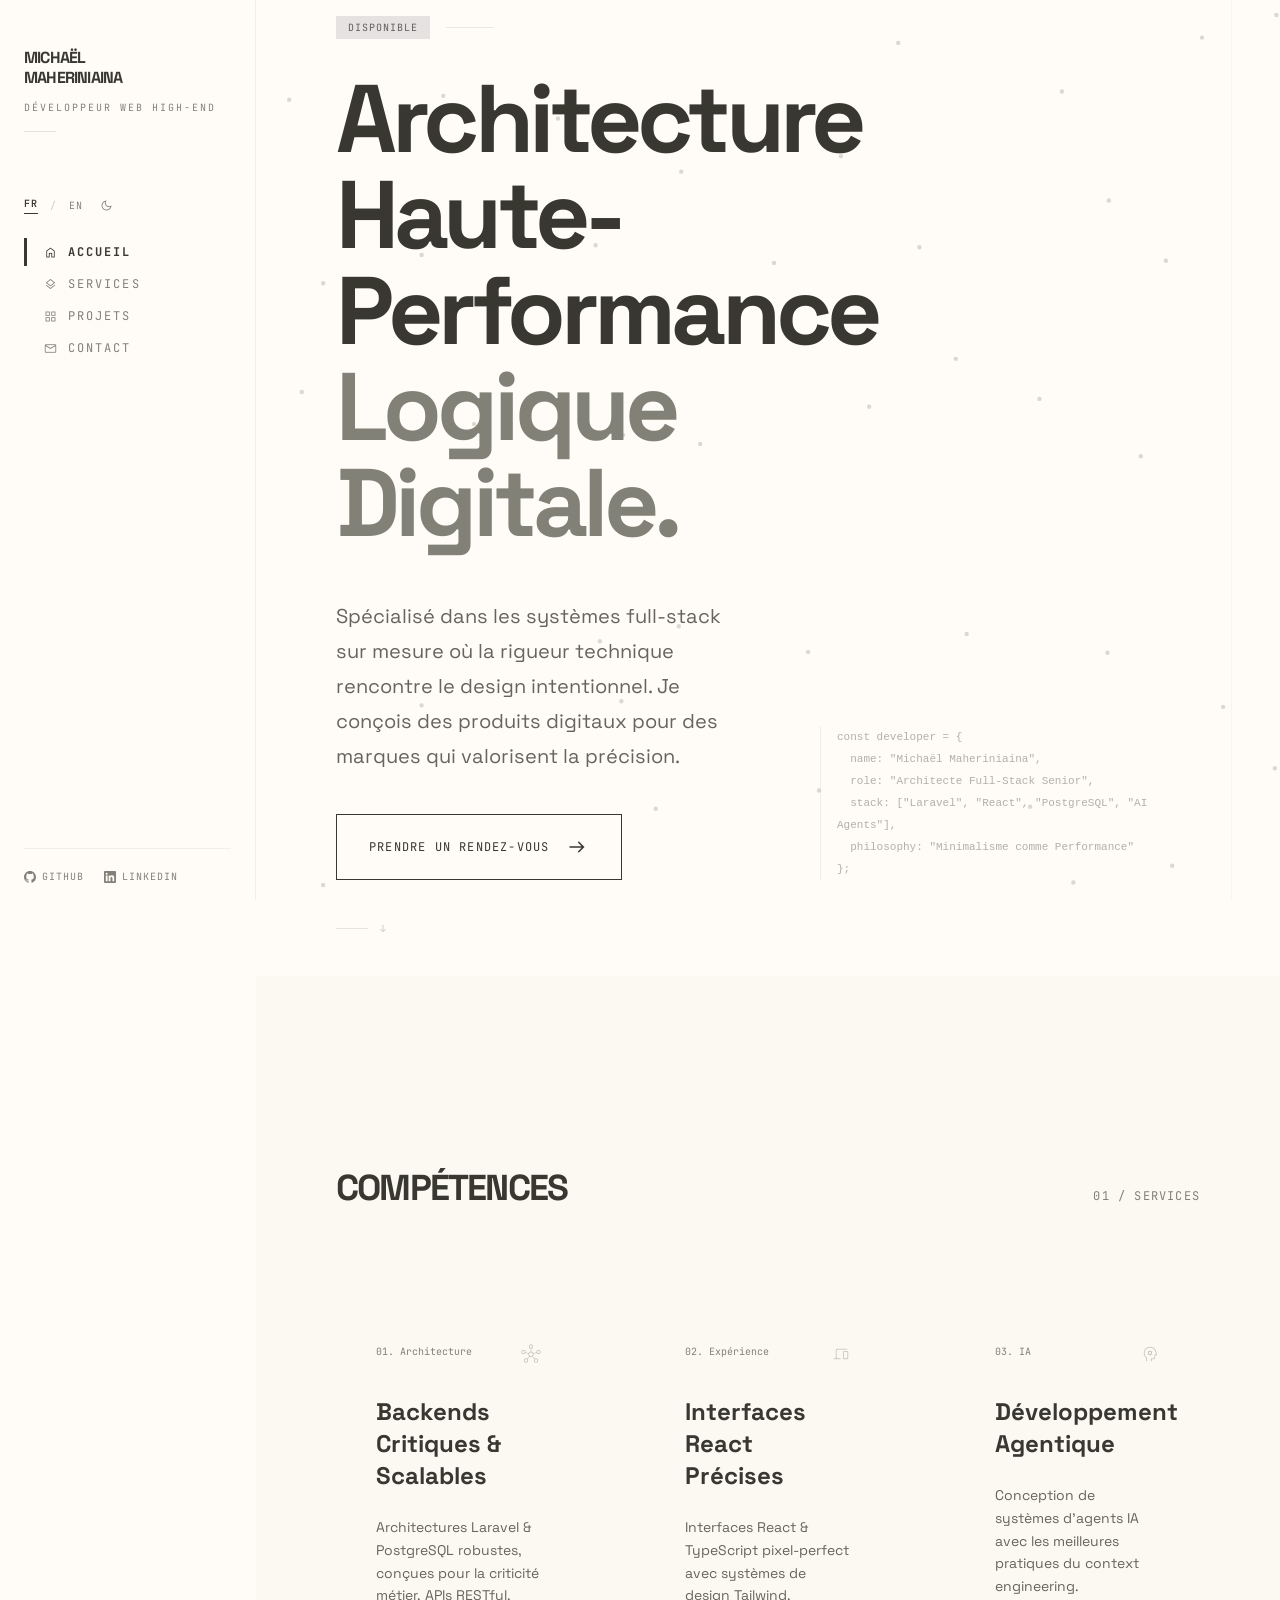
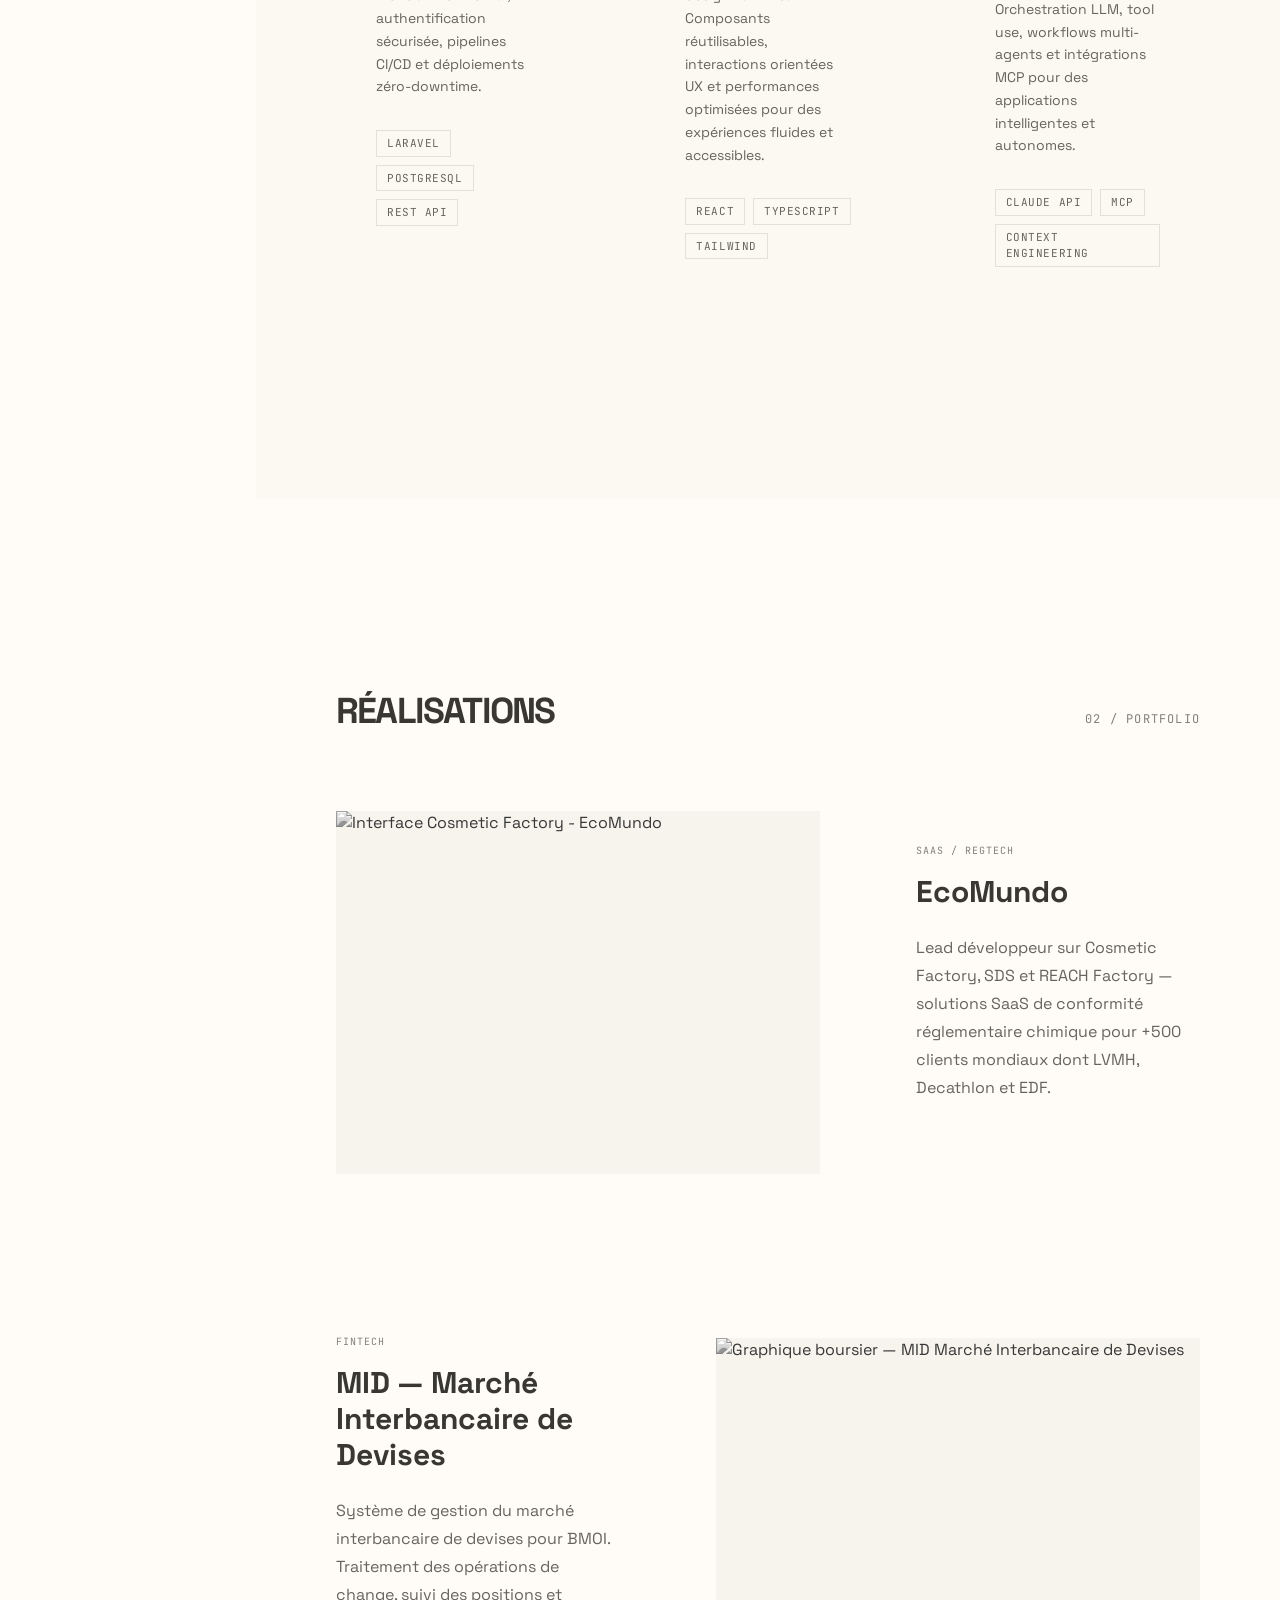
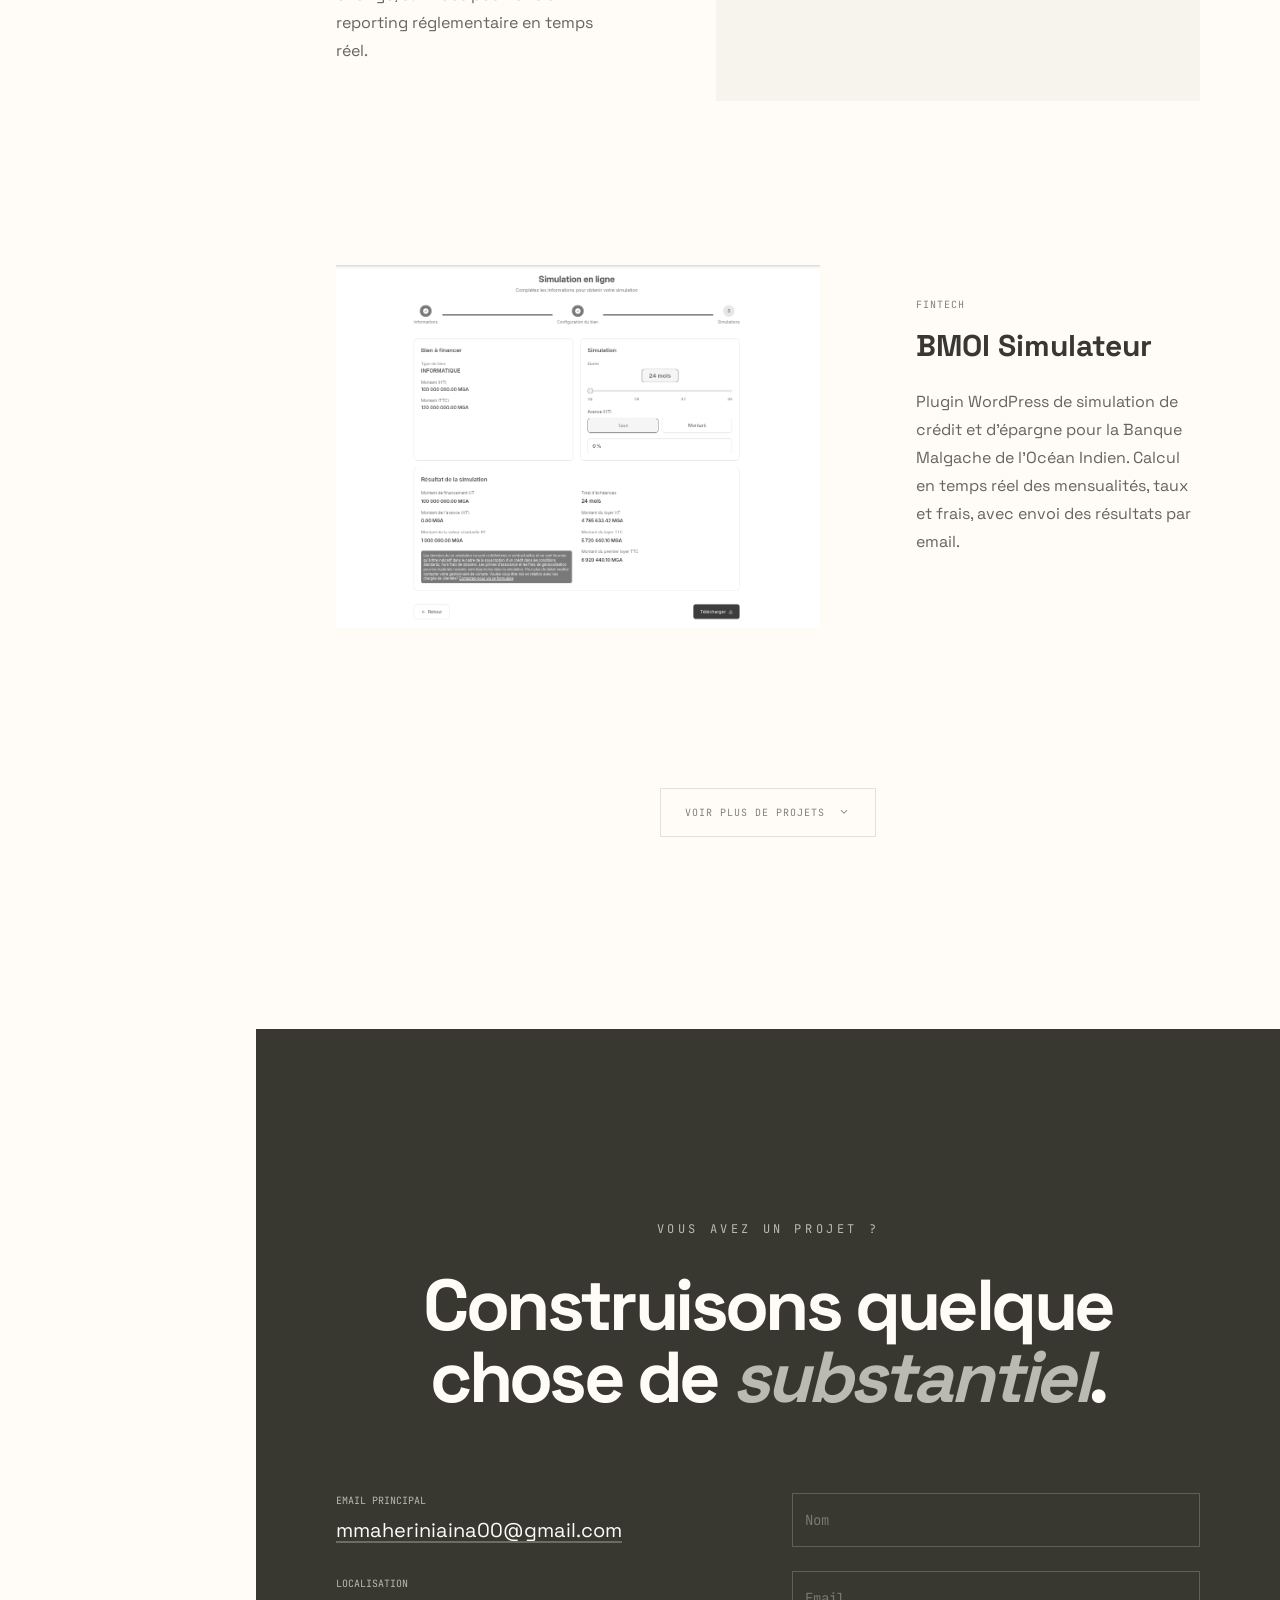
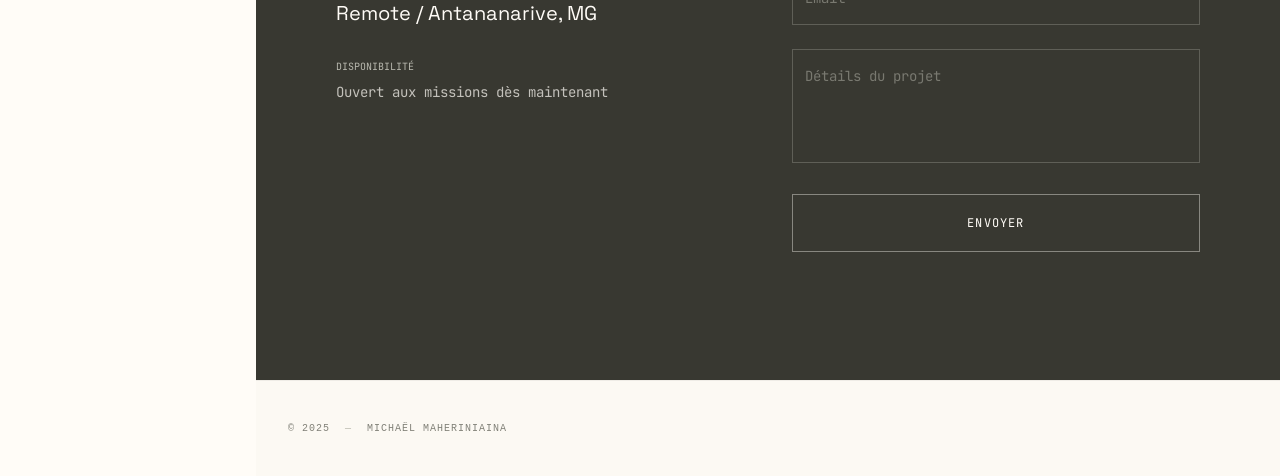
==== commit b062b1bf: "fix: mobile navigation" ====
--- a/index.html
+++ b/index.html
@@ -1,4 +1,4 @@
-<!DOCTYPE html><html class="light" lang="fr"> <head><meta charset="utf-8"><meta content="width=device-width, initial-scale=1.0" name="viewport"><link rel="icon" type="image/svg+xml" href="/favicon.svg"><link rel="icon" href="/favicon.ico"><meta name="generator" content="Astro v6.1.1"><title>Michaël MAHERINIAINA | Développeur Web High-End</title><script>
+<!DOCTYPE html><html class="light" lang="fr"> <head><meta charset="utf-8"><meta content="width=device-width, initial-scale=1.0" name="viewport"><link rel="icon" type="image/svg+xml" href="/favicon.svg"><link rel="icon" href="/favicon.ico"><meta name="generator" content="Astro v6.1.5"><title>Michaël MAHERINIAINA | Développeur Web High-End</title><script>
     (function() {
       var saved = localStorage.getItem('theme');
       var prefersDark = window.matchMedia('(prefers-color-scheme: dark)').matches;
@@ -6,12 +6,12 @@
         document.documentElement.classList.replace('light', 'dark');
       }
     })();
-  </script><link href="https://fonts.googleapis.com/css2?family=Space+Grotesk:wght@300;400;500;600;700&family=JetBrains+Mono:wght@400;500&display=swap" rel="stylesheet"><link href="https://fonts.googleapis.com/css2?family=Material+Symbols+Outlined:wght,FILL@100..700,0..1&display=swap" rel="stylesheet"><link rel="stylesheet" href="/_astro/SplashCursor.DcIMUoEL.css"></head> <body class="font-body selection:bg-primary-container selection:text-on-primary-container"> <canvas id="splash-canvas" data-astro-cid-gy6337wa></canvas>  <script type="module">const c=document.getElementById("splash-canvas"),e=c.getContext("2d");let m=window.innerWidth,g=window.innerHeight;c.width=m;c.height=g;let r=-200,d=-200,h=-200,l=-200,w=-200,x=-200,f=!1,p=!1;const a=[],s=[];function k(){return document.documentElement.classList.contains("dark")}function y(){return k()?"186,186,176":"129,129,120"}function L(){return k()?"232,230,220":"56,56,49"}class E{x;y;vx;vy;radius;life;decay;constructor(t,n,o=1){this.x=t,this.y=n;const u=Math.random()*Math.PI*2,M=(Math.random()*1.2+.3)*o;this.vx=Math.cos(u)*M,this.vy=Math.sin(u)*M,this.radius=Math.random()*5+2,this.life=1,this.decay=.008+Math.random()*.01}update(){this.x+=this.vx,this.y+=this.vy,this.vx*=.94,this.vy*=.94,this.life-=this.decay}draw(){if(this.life<=0)return;e.beginPath(),e.arc(this.x,this.y,this.radius,0,Math.PI*2);const t=this.life*this.life*this.life;e.fillStyle=`rgba(${y()},${(t*.45).toFixed(3)})`,e.fill()}get dead(){return this.life<=0}}class b{x;y;radius;maxRadius;life;constructor(t,n){this.x=t,this.y=n,this.radius=0,this.maxRadius=40+Math.random()*20,this.life=1}update(){this.radius+=1.6,this.life=Math.max(0,1-this.radius/this.maxRadius)}draw(){this.life<=0||(e.beginPath(),e.arc(this.x,this.y,this.radius,0,Math.PI*2),e.strokeStyle=`rgba(${y()},${(this.life*.5).toFixed(3)})`,e.lineWidth=1,e.stroke())}get dead(){return this.life<=0}}function R(){const i=L(),t=y(),n=f?18:14,o=p?.9:.45;e.beginPath(),e.arc(w,x,n,0,Math.PI*2),e.strokeStyle=`rgba(${t},${o})`,e.lineWidth=f?1.5:1,e.stroke();const u=f?2:2.5;e.beginPath(),e.arc(h,l,u,0,Math.PI*2),e.fillStyle=`rgba(${i},0.85)`,e.fill()}let v,P=0;function I(i){if(e.clearRect(0,0,m,g),h+=(r-h)*.35,l+=(d-l)*.35,w+=(r-w)*.1,x+=(d-x)*.1,i-P>28){const t=r-h,n=d-l,o=Math.sqrt(t*t+n*n);o>1.5&&a.push(new E(h,l,Math.min(o*.04,2))),P=i}for(let t=a.length-1;t>=0;t--)a[t].update(),a[t].draw(),a[t].dead&&a.splice(t,1);for(let t=s.length-1;t>=0;t--)s[t].update(),s[t].draw(),s[t].dead&&s.splice(t,1);R(),v=requestAnimationFrame(I)}v=requestAnimationFrame(I);window.addEventListener("mousemove",i=>{r=i.clientX,d=i.clientY});window.addEventListener("mousedown",()=>{p=!0;for(let i=0;i<12;i++)a.push(new E(r,d,3));s.push(new b(r,d)),s.push(new b(r,d)),s[s.length-1].maxRadius=25});window.addEventListener("mouseup",()=>{p=!1});document.addEventListener("mouseover",i=>{f=!!i.target.closest('a, button, [role="button"], input, textarea, select, label')});window.addEventListener("resize",()=>{m=window.innerWidth,g=window.innerHeight,c.width=m,c.height=g});document.addEventListener("astro:before-swap",()=>{cancelAnimationFrame(v)});</script> <canvas id="noise-bg" aria-hidden="true" style="position:fixed;inset:0;width:100%;height:100%;z-index:0;pointer-events:none;"></canvas> <script type="module">const f=document.getElementById("noise-bg"),n=f.getContext("2d"),_=Math.PI*2,i=150,O=2.2,U=.18,u=220,z=2.5,S=.008,T=.72,C=70,D=.002,F=.18;let x=[],M="",v=1,r=0,l=0,P=0;const o={x:-9999,y:-9999,vx:0,vy:0};let I=0,L=0;function q(){return getComputedStyle(document.documentElement).getPropertyValue("--color-on-surface").trim()||"#383831"}const X=new MutationObserver(()=>{M=q()});X.observe(document.documentElement,{attributes:!0,attributeFilter:["class"]});function H(){x=[];const e=Math.ceil(r/i)+1,s=Math.ceil(l/i)+1,c=(r-(e-1)*i)/2,a=(l-(s-1)*i)/2;for(let d=0;d<s;d++)for(let t=0;t<e;t++){const m=c+t*i,y=a+d*i;x.push({ox:m,oy:y,x:m,y,vx:0,vy:0,phase:Math.random()*_,freq:.6+Math.random()*.8})}}function N(){v=Math.min(window.devicePixelRatio||1,2),r=window.innerWidth,l=window.innerHeight,f.width=r*v,f.height=l*v,f.style.width=r+"px",f.style.height=l+"px",n.scale(v,v),H()}const V=new ResizeObserver(N);V.observe(document.documentElement);function W(){const e=o.x,s=o.y,c=o.vx,a=o.vy,d=c*c+a*a;for(const t of x){const m=t.ox+Math.sin(P*D*t.freq+t.phase)*C,y=t.oy+Math.cos(P*D*t.freq+t.phase*1.37)*C,h=e-t.x,p=s-t.y,w=h*h+p*p;if(w<u*u&&w>0){const b=Math.sqrt(w),R=(u-b)/u,g=R*R,A=g*z;t.vx-=h/b*A,t.vy-=p/b*A,d>.01&&(t.vx+=c*g*F,t.vy+=a*g*F)}t.vx+=(m-t.x)*S,t.vy+=(y-t.y)*S,t.vx*=T,t.vy*=T,t.x+=t.vx,t.y+=t.vy}P++}function Y(){n.clearRect(0,0,r,l),n.globalAlpha=U,n.fillStyle=M,n.beginPath();for(const e of x)n.moveTo(e.x+O,e.y),n.arc(e.x,e.y,O,0,_);n.fill(),n.globalAlpha=1}const G=window.matchMedia("(prefers-reduced-motion: reduce)").matches;function E(){W(),Y(),L=requestAnimationFrame(E)}document.addEventListener("visibilitychange",()=>{document.hidden?cancelAnimationFrame(L):G||E()});window.addEventListener("pointermove",e=>{const s=performance.now();if(s-I<16)return;const c=s-I||16;o.vx=(e.clientX-o.x)/c,o.vy=(e.clientY-o.y)/c,I=s,o.x=e.clientX,o.y=e.clientY},{passive:!0});window.addEventListener("pointerleave",()=>{o.x=-9999,o.y=-9999,o.vx=0,o.vy=0});M=q();N();G?Y():E();</script> <nav class="hidden md:flex flex-col h-full py-12 px-6 fixed left-0 top-0 w-64 border-r border-outline-variant/20 bg-background z-50"> <div class="mb-16"> <h1 class="text-base font-black tracking-tighter text-on-surface uppercase font-headline leading-tight">Michaël<br>MAHERINIAINA</h1> <p class="font-label text-[10px] uppercase tracking-[0.2em] text-outline mt-3">Développeur Web High-End</p> <div class="w-8 h-[1px] bg-outline-variant/40 mt-4"></div> </div> <div class="mb-6 flex items-center gap-4"> <div class="flex items-center space-x-3 font-label text-[10px] uppercase tracking-widest" aria-label="Language switcher">  <span class="text-on-surface font-semibold border-b border-on-surface pb-0.5 select-none">FR</span> <span class="text-outline/40">/</span> <a class="text-outline hover:text-on-surface transition-colors" href="/en" aria-label="Switch to English">EN</a>  </div> <button id="theme-toggle" aria-label="Toggle theme" class="flex items-center gap-1.5 font-label text-[10px] uppercase tracking-[0.2em] text-outline hover:text-on-surface transition-colors cursor-pointer"> <span id="theme-icon" class="material-symbols-outlined" style="font-size:15px;line-height:1;font-variation-settings:'FILL' 0,'wght' 300,'GRAD' 0,'opsz' 15;">dark_mode</span> </button> <script type="module">const o=document.getElementById("theme-toggle"),e=document.getElementById("theme-icon");function n(){e&&(e.textContent=document.documentElement.classList.contains("dark")?"light_mode":"dark_mode")}n();o?.addEventListener("click",()=>{const t=document.documentElement.classList.toggle("dark");document.documentElement.classList.toggle("light",!t),localStorage.setItem("theme",t?"dark":"light"),n()});</script> </div> <div class="flex flex-col space-y-1 flex-grow"> <a class="nav-link active" href="#hero" data-nav-link="hero"> <span class="material-symbols-outlined nav-icon">home</span> <span class="text-xs">Accueil</span> </a><a class="nav-link" href="#services" data-nav-link="services"> <span class="material-symbols-outlined nav-icon">layers</span> <span class="text-xs">Services</span> </a><a class="nav-link" href="#projects" data-nav-link="projects"> <span class="material-symbols-outlined nav-icon">grid_view</span> <span class="text-xs">Projets</span> </a><a class="nav-link" href="#contact" data-nav-link="contact"> <span class="material-symbols-outlined nav-icon">mail</span> <span class="text-xs">Contact</span> </a> </div> <div class="mt-auto space-y-6">  <div class="flex items-center pt-5 border-t border-outline-variant/20"> <div class="flex items-center space-x-5"> <a class="font-label text-[10px] uppercase tracking-widest text-outline hover:text-on-surface transition-colors flex items-center space-x-1.5" href="https://github.com/mmaheriniaina00" aria-label="GitHub"> <svg width="12" height="12" viewBox="0 0 24 24" fill="currentColor" aria-hidden="true"><path d="M12 0C5.37 0 0 5.37 0 12c0 5.31 3.435 9.795 8.205 11.385.6.105.825-.255.825-.57 0-.285-.015-1.23-.015-2.235-3.015.555-3.795-.735-4.035-1.41-.135-.345-.72-1.41-1.23-1.695-.42-.225-1.02-.78-.015-.795.945-.015 1.62.87 1.845 1.23 1.08 1.815 2.805 1.305 3.495.99.105-.78.42-1.305.765-1.605-2.67-.3-5.46-1.335-5.46-5.925 0-1.305.465-2.385 1.23-3.225-.12-.3-.54-1.53.12-3.18 0 0 1.005-.315 3.3 1.23.96-.27 1.98-.405 3-.405s2.04.135 3 .405c2.295-1.56 3.3-1.23 3.3-1.23.66 1.65.24 2.88.12 3.18.765.84 1.23 1.905 1.23 3.225 0 4.605-2.805 5.625-5.475 5.925.435.375.81 1.095.81 2.22 0 1.605-.015 2.895-.015 3.3 0 .315.225.69.825.57A12.02 12.02 0 0 0 24 12c0-6.63-5.37-12-12-12z"/></svg> <span>GitHub</span> </a><a class="font-label text-[10px] uppercase tracking-widest text-outline hover:text-on-surface transition-colors flex items-center space-x-1.5" href="https://www.linkedin.com/in/michael-maheriniaina/" aria-label="LinkedIn"> <svg width="12" height="12" viewBox="0 0 24 24" fill="currentColor" aria-hidden="true"><path d="M20.447 20.452h-3.554v-5.569c0-1.328-.027-3.037-1.852-3.037-1.853 0-2.136 1.445-2.136 2.939v5.667H9.351V9h3.414v1.561h.046c.477-.9 1.637-1.85 3.37-1.85 3.601 0 4.267 2.37 4.267 5.455v6.286zM5.337 7.433a2.062 2.062 0 0 1-2.063-2.065 2.064 2.064 0 1 1 2.063 2.065zm1.782 13.019H3.555V9h3.564v11.452zM22.225 0H1.771C.792 0 0 .774 0 1.729v20.542C0 23.227.792 24 1.771 24h20.451C23.2 24 24 23.227 24 22.271V1.729C24 .774 23.2 0 22.222 0h.003z"/></svg> <span>LinkedIn</span> </a> </div> </div> </div> </nav> <header class="md:hidden sticky top-0 bg-surface z-50 flex justify-between items-center px-6 py-4 border-b border-outline-variant/10"> <h1 class="font-headline font-bold text-lg tracking-tighter uppercase">Technical Zen</h1> <div class="flex items-center space-x-4"> <div class="flex items-center space-x-3 font-label text-[10px] uppercase tracking-widest" aria-label="Language switcher">  <span class="text-on-surface font-semibold border-b border-on-surface pb-0.5 select-none">FR</span> <span class="text-outline/40">/</span> <a class="text-outline hover:text-on-surface transition-colors" href="/en" aria-label="Switch to English">EN</a>  </div> <button id="theme-toggle" aria-label="Toggle theme" class="flex items-center gap-1.5 font-label text-[10px] uppercase tracking-[0.2em] text-outline hover:text-on-surface transition-colors cursor-pointer"> <span id="theme-icon" class="material-symbols-outlined" style="font-size:15px;line-height:1;font-variation-settings:'FILL' 0,'wght' 300,'GRAD' 0,'opsz' 15;">dark_mode</span> </button>  </div> </header> <main class="md:ml-64 min-h-screen relative"> <div class="fixed right-12 top-0 h-full w-[1px] bg-outline-variant/10 hidden lg:block"></div> <section class="relative px-8 lg:px-20 flex flex-col justify-center min-h-screen pb-24" id="hero" data-astro-cid-nlow4r3u> <div class="w-full flex flex-col lg:flex-row lg:items-end gap-20" data-astro-cid-nlow4r3u> <!-- Main content --> <div class="flex-1 min-w-0" data-astro-cid-nlow4r3u> <div class="mb-8 flex items-center space-x-4 hero-fade" style="--delay: 0ms" data-astro-cid-nlow4r3u> <span class="font-label text-[10px] uppercase tracking-widest text-primary px-3 py-1 bg-primary-container" data-astro-cid-nlow4r3u>Disponible</span> <span class="w-12 h-[1px] bg-outline-variant/30" data-astro-cid-nlow4r3u></span> <span class="font-label text-[10px] uppercase tracking-widest text-outline" title="Portfolio version" data-astro-cid-nlow4r3u></span> </div> <h2 class="font-headline text-5xl md:text-7xl lg:text-8xl font-bold tracking-tighter leading-[1.0] text-on-background mb-12" data-astro-cid-nlow4r3u> <span class="block hero-fade" style="--delay: 200ms" data-astro-cid-nlow4r3u>Architecture</span> <span class="block hero-fade" style="--delay: 320ms" data-astro-cid-nlow4r3u>Haute-Performance</span> <span class="block text-outline hero-fade" style="--delay: 440ms" data-astro-cid-nlow4r3u>Logique Digitale.</span> </h2> <p class="text-lg md:text-xl text-on-surface-variant leading-[1.75] mb-10 max-w-xl hero-fade" style="--delay: 580ms" data-astro-cid-nlow4r3u> Spécialisé dans les systèmes full-stack sur mesure où la rigueur technique rencontre le design intentionnel. Je conçois des produits digitaux pour des marques qui valorisent la précision. </p> <div class="hero-fade" style="--delay: 700ms" data-astro-cid-nlow4r3u> <a class="inline-flex items-center space-x-4 border border-on-background text-on-background px-8 py-5 group hover:bg-on-background hover:text-surface transition-all duration-300" href="#contact" data-astro-cid-nlow4r3u> <span class="font-label text-xs uppercase tracking-widest" data-astro-cid-nlow4r3u>Prendre un rendez-vous</span> <span class="material-symbols-outlined group-hover:translate-x-1 transition-transform" data-astro-cid-nlow4r3u>arrow_right_alt</span> </a> </div> </div> <!-- Code Snippet — right column on large screens --> <div class="lg:w-[380px] lg:flex-shrink-0 font-label text-[11px] text-on-surface-variant/50 leading-loose pl-4 border-l border-outline-variant/20 hero-fade" style="--delay: 840ms" data-astro-cid-nlow4r3u> <code class="block" data-astro-cid-nlow4r3u>
+  </script><link href="https://fonts.googleapis.com/css2?family=Space+Grotesk:wght@300;400;500;600;700&family=JetBrains+Mono:wght@400;500&display=swap" rel="stylesheet"><link href="https://fonts.googleapis.com/css2?family=Material+Symbols+Outlined:wght,FILL@100..700,0..1&display=swap" rel="stylesheet"><link rel="stylesheet" href="/_astro/SplashCursor.BF46t1t0.css"></head> <body class="font-body selection:bg-primary-container selection:text-on-primary-container"> <canvas id="splash-canvas" data-astro-cid-gy6337wa></canvas>  <script type="module">const h=document.getElementById("splash-canvas");if(window.matchMedia("(hover: none)").matches)h.remove();else{let M=function(){return document.documentElement.classList.contains("dark")},g=function(){return M()?"186,186,176":"129,129,120"},L=function(){return M()?"232,230,220":"56,56,49"},R=function(){const i=L(),t=g(),n=m?18:14,o=p?.9:.45;e.beginPath(),e.arc(x,v,n,0,Math.PI*2),e.strokeStyle=`rgba(${t},${o})`,e.lineWidth=m?1.5:1,e.stroke();const w=m?2:2.5;e.beginPath(),e.arc(l,c,w,0,Math.PI*2),e.fillStyle=`rgba(${i},0.85)`,e.fill()},b=function(i){if(e.clearRect(0,0,u,f),l+=(a-l)*.35,c+=(r-c)*.35,x+=(a-x)*.1,v+=(r-v)*.1,i-E>28){const t=a-l,n=r-c,o=Math.sqrt(t*t+n*n);o>1.5&&d.push(new P(l,c,Math.min(o*.04,2))),E=i}for(let t=d.length-1;t>=0;t--)d[t].update(),d[t].draw(),d[t].dead&&d.splice(t,1);for(let t=s.length-1;t>=0;t--)s[t].update(),s[t].draw(),s[t].dead&&s.splice(t,1);R(),y=requestAnimationFrame(b)};const e=h.getContext("2d");let u=window.innerWidth,f=window.innerHeight;h.width=u,h.height=f;let a=-200,r=-200,l=-200,c=-200,x=-200,v=-200,m=!1,p=!1;const d=[],s=[];class P{x;y;vx;vy;radius;life;decay;constructor(t,n,o=1){this.x=t,this.y=n;const w=Math.random()*Math.PI*2,I=(Math.random()*1.2+.3)*o;this.vx=Math.cos(w)*I,this.vy=Math.sin(w)*I,this.radius=Math.random()*5+2,this.life=1,this.decay=.008+Math.random()*.01}update(){this.x+=this.vx,this.y+=this.vy,this.vx*=.94,this.vy*=.94,this.life-=this.decay}draw(){if(this.life<=0)return;e.beginPath(),e.arc(this.x,this.y,this.radius,0,Math.PI*2);const t=this.life*this.life*this.life;e.fillStyle=`rgba(${g()},${(t*.45).toFixed(3)})`,e.fill()}get dead(){return this.life<=0}}class k{x;y;radius;maxRadius;life;constructor(t,n){this.x=t,this.y=n,this.radius=0,this.maxRadius=40+Math.random()*20,this.life=1}update(){this.radius+=1.6,this.life=Math.max(0,1-this.radius/this.maxRadius)}draw(){this.life<=0||(e.beginPath(),e.arc(this.x,this.y,this.radius,0,Math.PI*2),e.strokeStyle=`rgba(${g()},${(this.life*.5).toFixed(3)})`,e.lineWidth=1,e.stroke())}get dead(){return this.life<=0}}let y,E=0;y=requestAnimationFrame(b),window.addEventListener("mousemove",i=>{a=i.clientX,r=i.clientY}),window.addEventListener("mousedown",()=>{p=!0;for(let i=0;i<12;i++)d.push(new P(a,r,3));s.push(new k(a,r)),s.push(new k(a,r)),s[s.length-1].maxRadius=25}),window.addEventListener("mouseup",()=>{p=!1}),document.addEventListener("mouseover",i=>{m=!!i.target.closest('a, button, [role="button"], input, textarea, select, label')}),window.addEventListener("resize",()=>{u=window.innerWidth,f=window.innerHeight,h.width=u,h.height=f}),document.addEventListener("astro:before-swap",()=>{cancelAnimationFrame(y)})}</script> <canvas id="noise-bg" aria-hidden="true" style="position:fixed;inset:0;width:100%;height:100%;z-index:0;pointer-events:none;"></canvas> <script type="module">const f=document.getElementById("noise-bg"),n=f.getContext("2d"),_=Math.PI*2,i=150,O=2.2,U=.18,u=220,z=2.5,S=.008,T=.72,C=70,D=.002,F=.18;let x=[],M="",v=1,r=0,l=0,P=0;const o={x:-9999,y:-9999,vx:0,vy:0};let I=0,L=0;function q(){return getComputedStyle(document.documentElement).getPropertyValue("--color-on-surface").trim()||"#383831"}const X=new MutationObserver(()=>{M=q()});X.observe(document.documentElement,{attributes:!0,attributeFilter:["class"]});function H(){x=[];const e=Math.ceil(r/i)+1,s=Math.ceil(l/i)+1,c=(r-(e-1)*i)/2,a=(l-(s-1)*i)/2;for(let d=0;d<s;d++)for(let t=0;t<e;t++){const m=c+t*i,y=a+d*i;x.push({ox:m,oy:y,x:m,y,vx:0,vy:0,phase:Math.random()*_,freq:.6+Math.random()*.8})}}function N(){v=Math.min(window.devicePixelRatio||1,2),r=window.innerWidth,l=window.innerHeight,f.width=r*v,f.height=l*v,f.style.width=r+"px",f.style.height=l+"px",n.scale(v,v),H()}const V=new ResizeObserver(N);V.observe(document.documentElement);function W(){const e=o.x,s=o.y,c=o.vx,a=o.vy,d=c*c+a*a;for(const t of x){const m=t.ox+Math.sin(P*D*t.freq+t.phase)*C,y=t.oy+Math.cos(P*D*t.freq+t.phase*1.37)*C,h=e-t.x,p=s-t.y,w=h*h+p*p;if(w<u*u&&w>0){const b=Math.sqrt(w),R=(u-b)/u,g=R*R,A=g*z;t.vx-=h/b*A,t.vy-=p/b*A,d>.01&&(t.vx+=c*g*F,t.vy+=a*g*F)}t.vx+=(m-t.x)*S,t.vy+=(y-t.y)*S,t.vx*=T,t.vy*=T,t.x+=t.vx,t.y+=t.vy}P++}function Y(){n.clearRect(0,0,r,l),n.globalAlpha=U,n.fillStyle=M,n.beginPath();for(const e of x)n.moveTo(e.x+O,e.y),n.arc(e.x,e.y,O,0,_);n.fill(),n.globalAlpha=1}const G=window.matchMedia("(prefers-reduced-motion: reduce)").matches;function E(){W(),Y(),L=requestAnimationFrame(E)}document.addEventListener("visibilitychange",()=>{document.hidden?cancelAnimationFrame(L):G||E()});window.addEventListener("pointermove",e=>{const s=performance.now();if(s-I<16)return;const c=s-I||16;o.vx=(e.clientX-o.x)/c,o.vy=(e.clientY-o.y)/c,I=s,o.x=e.clientX,o.y=e.clientY},{passive:!0});window.addEventListener("pointerleave",()=>{o.x=-9999,o.y=-9999,o.vx=0,o.vy=0});M=q();N();G?Y():E();</script> <nav class="hidden md:flex flex-col h-full py-12 px-6 fixed left-0 top-0 w-64 border-r border-outline-variant/20 bg-background z-50"> <div class="mb-16"> <h1 class="text-base font-black tracking-tighter text-on-surface uppercase font-headline leading-tight">Michaël<br>MAHERINIAINA</h1> <p class="font-label text-[10px] uppercase tracking-[0.2em] text-outline mt-3">Développeur Web High-End</p> <div class="w-8 h-[1px] bg-outline-variant/40 mt-4"></div> </div> <div class="mb-6 flex items-center gap-4"> <div class="flex items-center space-x-3 font-label text-[10px] uppercase tracking-widest" aria-label="Language switcher">  <span class="text-on-surface font-semibold border-b border-on-surface pb-0.5 select-none">FR</span> <span class="text-outline/40">/</span> <a class="text-outline hover:text-on-surface transition-colors" href="/en" aria-label="Switch to English">EN</a>  </div> <button data-theme-toggle aria-label="Toggle theme" class="flex items-center gap-1.5 font-label text-[10px] uppercase tracking-[0.2em] text-outline hover:text-on-surface transition-colors cursor-pointer"> <span data-theme-icon class="material-symbols-outlined" style="font-size:15px;line-height:1;font-variation-settings:'FILL' 0,'wght' 300,'GRAD' 0,'opsz' 15;">dark_mode</span> </button> <script type="module">function o(){const e=document.documentElement.classList.contains("dark");document.querySelectorAll("[data-theme-icon]").forEach(t=>{t.textContent=e?"light_mode":"dark_mode"})}o();document.querySelectorAll("[data-theme-toggle]").forEach(e=>{e.addEventListener("click",()=>{const t=document.documentElement.classList.toggle("dark");document.documentElement.classList.toggle("light",!t),localStorage.setItem("theme",t?"dark":"light"),o()})});</script> </div> <div class="flex flex-col space-y-1 flex-grow"> <a class="nav-link active" href="#hero" data-nav-link="hero"> <span class="material-symbols-outlined nav-icon">home</span> <span class="text-xs">Accueil</span> </a><a class="nav-link" href="#services" data-nav-link="services"> <span class="material-symbols-outlined nav-icon">layers</span> <span class="text-xs">Services</span> </a><a class="nav-link" href="#projects" data-nav-link="projects"> <span class="material-symbols-outlined nav-icon">grid_view</span> <span class="text-xs">Projets</span> </a><a class="nav-link" href="#contact" data-nav-link="contact"> <span class="material-symbols-outlined nav-icon">mail</span> <span class="text-xs">Contact</span> </a> </div> <div class="mt-auto space-y-6">  <div class="flex items-center pt-5 -mb-8 border-t border-outline-variant/20"> <div class="flex items-center space-x-5"> <a class="font-label text-[10px] uppercase tracking-widest text-outline hover:text-on-surface transition-colors flex items-center space-x-1.5" href="https://github.com/mmaheriniaina00" aria-label="GitHub"> <svg width="12" height="12" viewBox="0 0 24 24" fill="currentColor" aria-hidden="true"><path d="M12 0C5.37 0 0 5.37 0 12c0 5.31 3.435 9.795 8.205 11.385.6.105.825-.255.825-.57 0-.285-.015-1.23-.015-2.235-3.015.555-3.795-.735-4.035-1.41-.135-.345-.72-1.41-1.23-1.695-.42-.225-1.02-.78-.015-.795.945-.015 1.62.87 1.845 1.23 1.08 1.815 2.805 1.305 3.495.99.105-.78.42-1.305.765-1.605-2.67-.3-5.46-1.335-5.46-5.925 0-1.305.465-2.385 1.23-3.225-.12-.3-.54-1.53.12-3.18 0 0 1.005-.315 3.3 1.23.96-.27 1.98-.405 3-.405s2.04.135 3 .405c2.295-1.56 3.3-1.23 3.3-1.23.66 1.65.24 2.88.12 3.18.765.84 1.23 1.905 1.23 3.225 0 4.605-2.805 5.625-5.475 5.925.435.375.81 1.095.81 2.22 0 1.605-.015 2.895-.015 3.3 0 .315.225.69.825.57A12.02 12.02 0 0 0 24 12c0-6.63-5.37-12-12-12z"/></svg> <span>GitHub</span> </a><a class="font-label text-[10px] uppercase tracking-widest text-outline hover:text-on-surface transition-colors flex items-center space-x-1.5" href="https://www.linkedin.com/in/michael-maheriniaina/" aria-label="LinkedIn"> <svg width="12" height="12" viewBox="0 0 24 24" fill="currentColor" aria-hidden="true"><path d="M20.447 20.452h-3.554v-5.569c0-1.328-.027-3.037-1.852-3.037-1.853 0-2.136 1.445-2.136 2.939v5.667H9.351V9h3.414v1.561h.046c.477-.9 1.637-1.85 3.37-1.85 3.601 0 4.267 2.37 4.267 5.455v6.286zM5.337 7.433a2.062 2.062 0 0 1-2.063-2.065 2.064 2.064 0 1 1 2.063 2.065zm1.782 13.019H3.555V9h3.564v11.452zM22.225 0H1.771C.792 0 0 .774 0 1.729v20.542C0 23.227.792 24 1.771 24h20.451C23.2 24 24 23.227 24 22.271V1.729C24 .774 23.2 0 22.222 0h.003z"/></svg> <span>LinkedIn</span> </a> </div> </div> </div> </nav> <header class="md:hidden sticky top-0 bg-surface z-50 border-b border-outline-variant/10" data-astro-cid-sm7faef2> <div class="flex justify-between items-center px-6 py-4" data-astro-cid-sm7faef2> <h1 class="font-headline font-bold text-lg tracking-tighter uppercase" data-astro-cid-sm7faef2>Michaël Maheriniaina</h1> <div class="flex items-center space-x-4" data-astro-cid-sm7faef2> <div class="flex items-center space-x-3 font-label text-[10px] uppercase tracking-widest" aria-label="Language switcher">  <span class="text-on-surface font-semibold border-b border-on-surface pb-0.5 select-none">FR</span> <span class="text-outline/40">/</span> <a class="text-outline hover:text-on-surface transition-colors" href="/en" aria-label="Switch to English">EN</a>  </div> <button data-theme-toggle aria-label="Toggle theme" class="flex items-center gap-1.5 font-label text-[10px] uppercase tracking-[0.2em] text-outline hover:text-on-surface transition-colors cursor-pointer"> <span data-theme-icon class="material-symbols-outlined" style="font-size:15px;line-height:1;font-variation-settings:'FILL' 0,'wght' 300,'GRAD' 0,'opsz' 15;">dark_mode</span> </button>  <button id="mobile-menu-toggle" aria-label="Toggle menu" aria-expanded="false" data-open="false" class="flex items-center justify-center text-outline hover:text-on-surface transition-colors" data-astro-cid-sm7faef2> <span class="icon-menu material-symbols-outlined" style="font-size:20px;line-height:1;" data-astro-cid-sm7faef2>menu</span> <span class="icon-close material-symbols-outlined" style="font-size:20px;line-height:1;" data-astro-cid-sm7faef2>close</span> </button> </div> </div> <!-- Floating nav drawer — absolutely positioned, does not push page content --> <nav id="mobile-nav-drawer" class="mobile-drawer absolute left-0 right-0 top-full bg-surface border-b border-outline-variant/10 overflow-hidden z-40" aria-label="Mobile navigation" data-astro-cid-sm7faef2> <div class="px-6 py-5 flex flex-col space-y-1" data-astro-cid-sm7faef2> <a class="nav-link mobile-nav-link active" href="#hero" data-nav-link="hero" data-astro-cid-sm7faef2> <span class="material-symbols-outlined nav-icon" data-astro-cid-sm7faef2>home</span> <span class="text-xs" data-astro-cid-sm7faef2>Accueil</span> </a><a class="nav-link mobile-nav-link" href="#services" data-nav-link="services" data-astro-cid-sm7faef2> <span class="material-symbols-outlined nav-icon" data-astro-cid-sm7faef2>layers</span> <span class="text-xs" data-astro-cid-sm7faef2>Services</span> </a><a class="nav-link mobile-nav-link" href="#projects" data-nav-link="projects" data-astro-cid-sm7faef2> <span class="material-symbols-outlined nav-icon" data-astro-cid-sm7faef2>grid_view</span> <span class="text-xs" data-astro-cid-sm7faef2>Projets</span> </a><a class="nav-link mobile-nav-link" href="#contact" data-nav-link="contact" data-astro-cid-sm7faef2> <span class="material-symbols-outlined nav-icon" data-astro-cid-sm7faef2>mail</span> <span class="text-xs" data-astro-cid-sm7faef2>Contact</span> </a> </div> </nav> </header>  <script type="module">const e=document.getElementById("mobile-menu-toggle"),t=document.getElementById("mobile-nav-drawer");function s(){t?.classList.add("is-open"),e?.setAttribute("data-open","true"),e?.setAttribute("aria-expanded","true"),document.body.style.overflow="hidden"}function n(){t?.classList.remove("is-open"),e?.setAttribute("data-open","false"),e?.setAttribute("aria-expanded","false"),document.body.style.overflow=""}e?.addEventListener("click",()=>{t?.classList.contains("is-open")?n():s()});document.querySelectorAll(".mobile-nav-link").forEach(o=>{o.addEventListener("click",n)});</script> <main class="md:ml-64 min-h-screen relative"> <div class="fixed right-12 top-0 h-full w-[1px] bg-outline-variant/10 hidden lg:block"></div> <section class="relative px-8 lg:px-20 flex flex-col justify-center min-h-screen pb-24" id="hero" data-astro-cid-nlow4r3u> <div class="w-full flex flex-col lg:flex-row lg:items-end gap-20" data-astro-cid-nlow4r3u> <!-- Main content --> <div class="flex-1 min-w-0" data-astro-cid-nlow4r3u> <div class="mb-8 mt-4 flex items-center space-x-4 hero-fade" style="--delay: 0ms" data-astro-cid-nlow4r3u> <span class="font-label text-[10px] uppercase tracking-widest text-primary px-3 py-1 bg-primary-container" data-astro-cid-nlow4r3u>Disponible</span> <span class="w-12 h-px bg-outline-variant/30" data-astro-cid-nlow4r3u></span> <span class="font-label text-[10px] uppercase tracking-widest text-outline" title="Portfolio version" data-astro-cid-nlow4r3u></span> </div> <h2 class="font-headline text-5xl md:text-7xl lg:text-8xl font-bold tracking-tighter leading-none text-on-background mb-12" data-astro-cid-nlow4r3u> <span class="block hero-fade" style="--delay: 200ms" data-astro-cid-nlow4r3u>Architecture</span> <span class="block hero-fade" style="--delay: 320ms" data-astro-cid-nlow4r3u>Haute-Performance</span> <span class="block text-outline hero-fade" style="--delay: 440ms" data-astro-cid-nlow4r3u>Logique Digitale.</span> </h2> <p class="text-lg md:text-xl text-on-surface-variant leading-[1.75] mb-10 max-w-xl hero-fade" style="--delay: 580ms" data-astro-cid-nlow4r3u> Spécialisé dans les systèmes full-stack sur mesure où la rigueur technique rencontre le design intentionnel. Je conçois des produits digitaux pour des marques qui valorisent la précision. </p> <div class="hero-fade" style="--delay: 700ms" data-astro-cid-nlow4r3u> <a class="inline-flex items-center space-x-4 border border-on-background text-on-background px-8 py-5 group hover:bg-on-background hover:text-surface transition-all duration-300" href="#contact" data-astro-cid-nlow4r3u> <span class="font-label text-xs uppercase tracking-widest" data-astro-cid-nlow4r3u>Prendre un rendez-vous</span> <span class="material-symbols-outlined group-hover:translate-x-1 transition-transform" data-astro-cid-nlow4r3u>arrow_right_alt</span> </a> </div> </div> <!-- Code Snippet — right column on large screens --> <div class="lg:w-95 lg:shrink-0 font-label text-[11px] text-on-surface-variant/50 leading-loose pl-4 border-l border-outline-variant/20 hero-fade" style="--delay: 840ms" data-astro-cid-nlow4r3u> <code class="block" data-astro-cid-nlow4r3u>
 const developer = {<br data-astro-cid-nlow4r3u>
 &nbsp;&nbsp;name: "Michaël Maheriniaina",<br data-astro-cid-nlow4r3u>
 &nbsp;&nbsp;role: "Architecte Full-Stack Senior",<br data-astro-cid-nlow4r3u>
 &nbsp;&nbsp;stack: [&quot;Laravel&quot;, &quot;React&quot;, &quot;PostgreSQL&quot;, &quot;AI Agents&quot;],<br data-astro-cid-nlow4r3u>
 &nbsp;&nbsp;philosophy: "Minimalisme comme Performance"<br data-astro-cid-nlow4r3u> };
-</code> </div> </div> <!-- Scroll indicator --> <div class="absolute bottom-10 left-8 lg:left-20 font-label text-[10px] text-outline/40 tracking-widest flex items-center space-x-3 hero-fade" style="--delay: 880ms" data-astro-cid-nlow4r3u> <span class="w-8 h-[1px] bg-outline/20" data-astro-cid-nlow4r3u></span> <span data-astro-cid-nlow4r3u>↓</span> </div> </section> <section class="bg-surface-container-low min-h-screen py-48 px-8 lg:px-20 flex items-center" id="services"> <div class="max-w-6xl mx-auto w-full"> <div class="flex flex-col md:flex-row justify-between items-baseline mb-24 gap-8"> <h3 class="font-headline text-4xl font-bold tracking-tighter uppercase">Compétences</h3> <p class="font-label text-xs text-outline uppercase tracking-widest">01 / Services</p> </div> <div class="grid md:grid-cols-3 gap-16"> <div class="bg-surface-container-low p-10 hover:bg-surface transition-colors duration-300 group"> <div class="flex items-start justify-between mb-8"> <span class="font-label text-[10px] text-outline">01. Architecture</span> <span class="material-symbols-outlined text-outline-variant group-hover:text-primary transition-colors duration-300" style="font-size:20px;font-variation-settings:'FILL' 0,'wght' 200,'GRAD' 0,'opsz' 20;">hub</span> </div> <h4 class="font-headline text-2xl font-bold mb-6">Backends Critiques &amp; Scalables</h4> <p class="text-on-surface-variant text-sm leading-relaxed mb-8">Architectures Laravel &amp; PostgreSQL robustes, conçues pour la criticité métier. APIs RESTful, authentification sécurisée, pipelines CI/CD et déploiements zéro-downtime.</p> <div class="flex flex-wrap gap-2"> <span class="text-[11px] font-label uppercase tracking-wider px-2.5 py-1 border border-outline-variant/40 text-on-surface-variant">Laravel</span><span class="text-[11px] font-label uppercase tracking-wider px-2.5 py-1 border border-outline-variant/40 text-on-surface-variant">PostgreSQL</span><span class="text-[11px] font-label uppercase tracking-wider px-2.5 py-1 border border-outline-variant/40 text-on-surface-variant">REST API</span> </div> </div><div class="bg-surface-container-low p-10 hover:bg-surface transition-colors duration-300 group"> <div class="flex items-start justify-between mb-8"> <span class="font-label text-[10px] text-outline">02. Expérience</span> <span class="material-symbols-outlined text-outline-variant group-hover:text-primary transition-colors duration-300" style="font-size:20px;font-variation-settings:'FILL' 0,'wght' 200,'GRAD' 0,'opsz' 20;">devices</span> </div> <h4 class="font-headline text-2xl font-bold mb-6">Interfaces React Précises</h4> <p class="text-on-surface-variant text-sm leading-relaxed mb-8">Interfaces React &amp; TypeScript pixel-perfect avec systèmes de design Tailwind. Composants réutilisables, interactions orientées UX et performances optimisées pour des expériences fluides et accessibles.</p> <div class="flex flex-wrap gap-2"> <span class="text-[11px] font-label uppercase tracking-wider px-2.5 py-1 border border-outline-variant/40 text-on-surface-variant">React</span><span class="text-[11px] font-label uppercase tracking-wider px-2.5 py-1 border border-outline-variant/40 text-on-surface-variant">TypeScript</span><span class="text-[11px] font-label uppercase tracking-wider px-2.5 py-1 border border-outline-variant/40 text-on-surface-variant">Tailwind</span> </div> </div><div class="bg-surface-container-low p-10 hover:bg-surface transition-colors duration-300 group"> <div class="flex items-start justify-between mb-8"> <span class="font-label text-[10px] text-outline">03. IA</span> <span class="material-symbols-outlined text-outline-variant group-hover:text-primary transition-colors duration-300" style="font-size:20px;font-variation-settings:'FILL' 0,'wght' 200,'GRAD' 0,'opsz' 20;">psychology</span> </div> <h4 class="font-headline text-2xl font-bold mb-6">Développement Agentique</h4> <p class="text-on-surface-variant text-sm leading-relaxed mb-8">Conception de systèmes d&#39;agents IA avec les meilleures pratiques du context engineering. Orchestration LLM, tool use, workflows multi-agents et intégrations MCP pour des applications intelligentes et autonomes.</p> <div class="flex flex-wrap gap-2"> <span class="text-[11px] font-label uppercase tracking-wider px-2.5 py-1 border border-outline-variant/40 text-on-surface-variant">Claude API</span><span class="text-[11px] font-label uppercase tracking-wider px-2.5 py-1 border border-outline-variant/40 text-on-surface-variant">MCP</span><span class="text-[11px] font-label uppercase tracking-wider px-2.5 py-1 border border-outline-variant/40 text-on-surface-variant">Context Engineering</span> </div> </div> </div> </div> </section> <section class="py-48 px-8 lg:px-20" id="projects"> <div class="max-w-6xl mx-auto"> <div class="flex flex-col md:flex-row justify-between items-baseline mb-20 gap-8"> <h3 class="font-headline text-4xl font-bold tracking-tighter uppercase">Réalisations</h3> <p class="font-label text-xs text-outline uppercase tracking-widest">02 / Portfolio</p> </div> <div class="space-y-40" id="projects-list"> <div class> <div class="grid md:grid-cols-12 gap-12 items-center" data-astro-cid-mspuyifq> <!-- Image --> <div class="md:col-span-7 bg-surface-container relative group" data-astro-cid-mspuyifq> <div class="aspect-[4/3] overflow-hidden" data-astro-cid-mspuyifq> <img alt="Interface Cosmetic Factory - EcoMundo" class="project-img w-full h-full object-cover filter grayscale transition-all duration-700" src="https://cdn.prod.website-files.com/644025ff6497dd0386cb0a6f/659bc271dc2cefbdf6884b4e_Visuel-COSMETIC-Factory_19.30_Tablette-labo_2019.webp" data-astro-cid-mspuyifq> </div> <div class="absolute inset-0 bg-on-background/5 opacity-0 group-hover:opacity-100 transition-opacity" data-astro-cid-mspuyifq></div> </div> <!-- Text --> <div class="md:col-span-5 md:pl-12" data-astro-cid-mspuyifq> <span class="font-label text-[10px] text-outline uppercase tracking-widest mb-4 block" data-astro-cid-mspuyifq>SaaS / RegTech</span> <h4 class="font-headline text-3xl font-bold mb-6" data-astro-cid-mspuyifq>EcoMundo</h4> <p class="text-on-surface-variant mb-10 leading-[1.75]" data-astro-cid-mspuyifq>Lead développeur sur Cosmetic Factory, SDS et REACH Factory — solutions SaaS de conformité réglementaire chimique pour +500 clients mondiaux dont LVMH, Decathlon et EDF.</p>  </div> </div> </div><div class> <div class="grid md:grid-cols-12 gap-12 items-center" data-astro-cid-mspuyifq> <!-- Image --> <div class="md:col-span-7 bg-surface-container relative group order-1 md:order-2" data-astro-cid-mspuyifq> <div class="aspect-[4/3] overflow-hidden" data-astro-cid-mspuyifq> <img alt="Graphique boursier — MID Marché Interbancaire de Devises" class="project-img w-full h-full object-cover filter grayscale transition-all duration-700" src="https://images.unsplash.com/photo-1535320903710-d993d3d77d29?w=1200&#38;q=80&#38;fit=crop&#38;auto=format" data-astro-cid-mspuyifq> </div> <div class="absolute inset-0 bg-on-background/5 opacity-0 group-hover:opacity-100 transition-opacity" data-astro-cid-mspuyifq></div> </div> <!-- Text --> <div class="md:col-span-5 md:pr-12 order-2 md:order-1" data-astro-cid-mspuyifq> <span class="font-label text-[10px] text-outline uppercase tracking-widest mb-4 block" data-astro-cid-mspuyifq>Fintech</span> <h4 class="font-headline text-3xl font-bold mb-6" data-astro-cid-mspuyifq>MID — Marché Interbancaire de Devises</h4> <p class="text-on-surface-variant mb-10 leading-[1.75]" data-astro-cid-mspuyifq>Système de gestion du marché interbancaire de devises pour BMOI. Traitement des opérations de change, suivi des positions et reporting réglementaire en temps réel.</p>  </div> </div> </div><div class> <div class="grid md:grid-cols-12 gap-12 items-center" data-astro-cid-mspuyifq> <!-- Image --> <div class="md:col-span-7 bg-surface-container relative group" data-astro-cid-mspuyifq> <div class="aspect-[4/3] overflow-hidden" data-astro-cid-mspuyifq> <img alt="Interface du simulateur de crédit BMOI — formulaire de simulation de prêt immobilier" class="project-img w-full h-full object-cover filter grayscale transition-all duration-700" src="/bmoi-simulateur.png" data-astro-cid-mspuyifq> </div> <div class="absolute inset-0 bg-on-background/5 opacity-0 group-hover:opacity-100 transition-opacity" data-astro-cid-mspuyifq></div> </div> <!-- Text --> <div class="md:col-span-5 md:pl-12" data-astro-cid-mspuyifq> <span class="font-label text-[10px] text-outline uppercase tracking-widest mb-4 block" data-astro-cid-mspuyifq>Fintech</span> <h4 class="font-headline text-3xl font-bold mb-6" data-astro-cid-mspuyifq>BMOI Simulateur</h4> <p class="text-on-surface-variant mb-10 leading-[1.75]" data-astro-cid-mspuyifq>Plugin WordPress de simulation de crédit et d&#39;épargne pour la Banque Malgache de l&#39;Océan Indien. Calcul en temps réel des mensualités, taux et frais, avec envoi des résultats par email.</p>  </div> </div> </div><div class="project-extra hidden"> <div class="grid md:grid-cols-12 gap-12 items-center" data-astro-cid-mspuyifq> <!-- Image --> <div class="md:col-span-7 bg-surface-container relative group order-1 md:order-2" data-astro-cid-mspuyifq> <div class="aspect-[4/3] overflow-hidden" data-astro-cid-mspuyifq> <img alt="Personne effectuant une démarche bancaire en ligne — BMOI-link" class="project-img w-full h-full object-cover filter grayscale transition-all duration-700" src="https://images.unsplash.com/photo-1563013544-824ae1b704d3?w=1200&#38;q=80&#38;fit=crop&#38;auto=format" data-astro-cid-mspuyifq> </div> <div class="absolute inset-0 bg-on-background/5 opacity-0 group-hover:opacity-100 transition-opacity" data-astro-cid-mspuyifq></div> </div> <!-- Text --> <div class="md:col-span-5 md:pr-12 order-2 md:order-1" data-astro-cid-mspuyifq> <span class="font-label text-[10px] text-outline uppercase tracking-widest mb-4 block" data-astro-cid-mspuyifq>Fintech</span> <h4 class="font-headline text-3xl font-bold mb-6" data-astro-cid-mspuyifq>BMOI-link</h4> <p class="text-on-surface-variant mb-10 leading-[1.75]" data-astro-cid-mspuyifq>Application d&#39;ouverture de compte bancaire à distance pour les Malgaches résidant hors de Madagascar. Parcours KYC digitalisé avec vérification documentaire et formulaires guidés.</p>  </div> </div> </div><div class="project-extra hidden"> <div class="grid md:grid-cols-12 gap-12 items-center" data-astro-cid-mspuyifq> <!-- Image --> <div class="md:col-span-7 bg-surface-container relative group" data-astro-cid-mspuyifq> <div class="aspect-[4/3] overflow-hidden" data-astro-cid-mspuyifq> <img alt="Professionnel complétant un formulaire numérique — ARMP e-GP" class="project-img w-full h-full object-cover filter grayscale transition-all duration-700" src="https://images.unsplash.com/photo-1634474588578-7f0565a1cea5?w=1200&#38;q=80&#38;fit=crop&#38;auto=format" data-astro-cid-mspuyifq> </div> <div class="absolute inset-0 bg-on-background/5 opacity-0 group-hover:opacity-100 transition-opacity" data-astro-cid-mspuyifq></div> </div> <!-- Text --> <div class="md:col-span-5 md:pl-12" data-astro-cid-mspuyifq> <span class="font-label text-[10px] text-outline uppercase tracking-widest mb-4 block" data-astro-cid-mspuyifq>GovTech</span> <h4 class="font-headline text-3xl font-bold mb-6" data-astro-cid-mspuyifq>ARMP e-GP</h4> <p class="text-on-surface-variant mb-10 leading-[1.75]" data-astro-cid-mspuyifq>Application e-Government Procurement pour l&#39;Autorité de Régulation des Marchés Publics de Madagascar. Gestion des appels d&#39;offres, soumissions et suivi des contrats publics à l&#39;échelle nationale.</p>  </div> </div> </div><div class="project-extra hidden"> <div class="grid md:grid-cols-12 gap-12 items-center" data-astro-cid-mspuyifq> <!-- Image --> <div class="md:col-span-7 bg-surface-container relative group order-1 md:order-2" data-astro-cid-mspuyifq> <div class="aspect-[4/3] overflow-hidden" data-astro-cid-mspuyifq> <img alt="Étagères de dossiers et classeurs — FMFP gestion documentaire" class="project-img w-full h-full object-cover filter grayscale transition-all duration-700" src="https://images.unsplash.com/photo-1768158989131-64cbff67f292?w=1200&#38;q=80&#38;fit=crop&#38;auto=format" data-astro-cid-mspuyifq> </div> <div class="absolute inset-0 bg-on-background/5 opacity-0 group-hover:opacity-100 transition-opacity" data-astro-cid-mspuyifq></div> </div> <!-- Text --> <div class="md:col-span-5 md:pr-12 order-2 md:order-1" data-astro-cid-mspuyifq> <span class="font-label text-[10px] text-outline uppercase tracking-widest mb-4 block" data-astro-cid-mspuyifq>GovTech</span> <h4 class="font-headline text-3xl font-bold mb-6" data-astro-cid-mspuyifq>FMFP</h4> <p class="text-on-surface-variant mb-10 leading-[1.75]" data-astro-cid-mspuyifq>Plateforme de gestion documentaire pour le Fonds Malgache de Formation Professionnelle. Traitement des dossiers d&#39;éligibilité, procès-verbaux et suivi des formations continues pour les entreprises malgaches.</p>  </div> </div> </div> </div> <div class="flex justify-center mt-24"> <button id="projects-toggle" data-more="Voir plus de projets" data-less="Réduire" class="inline-flex items-center space-x-3 border border-outline-variant/40 text-outline font-label text-[10px] uppercase tracking-widest px-6 py-4 hover:border-on-background hover:text-on-surface-variant transition-colors duration-300"> <span id="projects-toggle-label">Voir plus de projets</span> <span id="projects-toggle-icon" class="material-symbols-outlined transition-transform duration-300" style="font-size:14px;line-height:1;">expand_more</span> </button> </div> </div> </section> <script type="module">const t=document.getElementById("projects-toggle"),c=document.querySelectorAll(".project-extra"),o=document.getElementById("projects-toggle-label"),n=document.getElementById("projects-toggle-icon");let e=!1;t?.addEventListener("click",()=>{e=!e,c.forEach(l=>l.classList.toggle("hidden",!e)),o&&(o.textContent=e?t?.dataset.less??"":t?.dataset.more??""),n&&(n.style.transform=e?"rotate(180deg)":"")});</script> <section class="bg-on-background text-surface pt-48 pb-32 px-8 lg:px-20" id="contact"> <div class="max-w-4xl mx-auto text-center"> <p class="font-label text-xs uppercase tracking-[0.3em] mb-8 text-outline-variant">Vous avez un projet ?</p> <h2 class="font-headline text-5xl md:text-7xl font-bold tracking-tighter mb-12"> Construisons quelque chose de <span class="italic text-outline-variant">substantiel</span>.
+</code> </div> </div> <!-- Scroll indicator --> <div class="absolute bottom-10 left-8 lg:left-20 font-label text-[10px] text-outline/40 tracking-widest flex items-center space-x-3 hero-fade" style="--delay: 880ms" data-astro-cid-nlow4r3u> <span class="w-8 h-px bg-outline/20" data-astro-cid-nlow4r3u></span> <span data-astro-cid-nlow4r3u>↓</span> </div> </section> <section class="bg-surface-container-low min-h-screen py-48 px-8 lg:px-20 flex items-center" id="services"> <div class="max-w-6xl mx-auto w-full"> <div class="flex flex-col md:flex-row justify-between items-baseline mb-24 gap-8"> <h3 class="font-headline text-4xl font-bold tracking-tighter uppercase">Compétences</h3> <p class="font-label text-xs text-outline uppercase tracking-widest">01 / Services</p> </div> <div class="grid md:grid-cols-3 gap-16"> <div class="bg-surface-container-low p-10 hover:bg-surface transition-colors duration-300 group"> <div class="flex items-start justify-between mb-8"> <span class="font-label text-[10px] text-outline">01. Architecture</span> <span class="material-symbols-outlined text-outline-variant group-hover:text-primary transition-colors duration-300" style="font-size:20px;font-variation-settings:'FILL' 0,'wght' 200,'GRAD' 0,'opsz' 20;">hub</span> </div> <h4 class="font-headline text-2xl font-bold mb-6">Backends Critiques &amp; Scalables</h4> <p class="text-on-surface-variant text-sm leading-relaxed mb-8">Architectures Laravel &amp; PostgreSQL robustes, conçues pour la criticité métier. APIs RESTful, authentification sécurisée, pipelines CI/CD et déploiements zéro-downtime.</p> <div class="flex flex-wrap gap-2"> <span class="text-[11px] font-label uppercase tracking-wider px-2.5 py-1 border border-outline-variant/40 text-on-surface-variant">Laravel</span><span class="text-[11px] font-label uppercase tracking-wider px-2.5 py-1 border border-outline-variant/40 text-on-surface-variant">PostgreSQL</span><span class="text-[11px] font-label uppercase tracking-wider px-2.5 py-1 border border-outline-variant/40 text-on-surface-variant">REST API</span> </div> </div><div class="bg-surface-container-low p-10 hover:bg-surface transition-colors duration-300 group"> <div class="flex items-start justify-between mb-8"> <span class="font-label text-[10px] text-outline">02. Expérience</span> <span class="material-symbols-outlined text-outline-variant group-hover:text-primary transition-colors duration-300" style="font-size:20px;font-variation-settings:'FILL' 0,'wght' 200,'GRAD' 0,'opsz' 20;">devices</span> </div> <h4 class="font-headline text-2xl font-bold mb-6">Interfaces React Précises</h4> <p class="text-on-surface-variant text-sm leading-relaxed mb-8">Interfaces React &amp; TypeScript pixel-perfect avec systèmes de design Tailwind. Composants réutilisables, interactions orientées UX et performances optimisées pour des expériences fluides et accessibles.</p> <div class="flex flex-wrap gap-2"> <span class="text-[11px] font-label uppercase tracking-wider px-2.5 py-1 border border-outline-variant/40 text-on-surface-variant">React</span><span class="text-[11px] font-label uppercase tracking-wider px-2.5 py-1 border border-outline-variant/40 text-on-surface-variant">TypeScript</span><span class="text-[11px] font-label uppercase tracking-wider px-2.5 py-1 border border-outline-variant/40 text-on-surface-variant">Tailwind</span> </div> </div><div class="bg-surface-container-low p-10 hover:bg-surface transition-colors duration-300 group"> <div class="flex items-start justify-between mb-8"> <span class="font-label text-[10px] text-outline">03. IA</span> <span class="material-symbols-outlined text-outline-variant group-hover:text-primary transition-colors duration-300" style="font-size:20px;font-variation-settings:'FILL' 0,'wght' 200,'GRAD' 0,'opsz' 20;">psychology</span> </div> <h4 class="font-headline text-2xl font-bold mb-6">Développement Agentique</h4> <p class="text-on-surface-variant text-sm leading-relaxed mb-8">Conception de systèmes d&#39;agents IA avec les meilleures pratiques du context engineering. Orchestration LLM, tool use, workflows multi-agents et intégrations MCP pour des applications intelligentes et autonomes.</p> <div class="flex flex-wrap gap-2"> <span class="text-[11px] font-label uppercase tracking-wider px-2.5 py-1 border border-outline-variant/40 text-on-surface-variant">Claude API</span><span class="text-[11px] font-label uppercase tracking-wider px-2.5 py-1 border border-outline-variant/40 text-on-surface-variant">MCP</span><span class="text-[11px] font-label uppercase tracking-wider px-2.5 py-1 border border-outline-variant/40 text-on-surface-variant">Context Engineering</span> </div> </div> </div> </div> </section> <section class="py-48 px-8 lg:px-20" id="projects"> <div class="max-w-6xl mx-auto"> <div class="flex flex-col md:flex-row justify-between items-baseline mb-20 gap-8"> <h3 class="font-headline text-4xl font-bold tracking-tighter uppercase">Réalisations</h3> <p class="font-label text-xs text-outline uppercase tracking-widest">02 / Portfolio</p> </div> <div class="space-y-40" id="projects-list"> <div class> <div class="grid md:grid-cols-12 gap-12 items-center" data-astro-cid-mspuyifq> <!-- Image --> <div class="md:col-span-7 bg-surface-container relative group" data-astro-cid-mspuyifq> <div class="aspect-[4/3] overflow-hidden" data-astro-cid-mspuyifq> <img alt="Interface Cosmetic Factory - EcoMundo" class="project-img w-full h-full object-cover filter grayscale transition-all duration-700" src="https://cdn.prod.website-files.com/644025ff6497dd0386cb0a6f/659bc271dc2cefbdf6884b4e_Visuel-COSMETIC-Factory_19.30_Tablette-labo_2019.webp" data-astro-cid-mspuyifq> </div> <div class="absolute inset-0 bg-on-background/5 opacity-0 group-hover:opacity-100 transition-opacity" data-astro-cid-mspuyifq></div> </div> <!-- Text --> <div class="md:col-span-5 md:pl-12" data-astro-cid-mspuyifq> <span class="font-label text-[10px] text-outline uppercase tracking-widest mb-4 block" data-astro-cid-mspuyifq>SaaS / RegTech</span> <h4 class="font-headline text-3xl font-bold mb-6" data-astro-cid-mspuyifq>EcoMundo</h4> <p class="text-on-surface-variant mb-10 leading-[1.75]" data-astro-cid-mspuyifq>Lead développeur sur Cosmetic Factory, SDS et REACH Factory — solutions SaaS de conformité réglementaire chimique pour +500 clients mondiaux dont LVMH, Decathlon et EDF.</p>  </div> </div> </div><div class> <div class="grid md:grid-cols-12 gap-12 items-center" data-astro-cid-mspuyifq> <!-- Image --> <div class="md:col-span-7 bg-surface-container relative group order-1 md:order-2" data-astro-cid-mspuyifq> <div class="aspect-[4/3] overflow-hidden" data-astro-cid-mspuyifq> <img alt="Graphique boursier — MID Marché Interbancaire de Devises" class="project-img w-full h-full object-cover filter grayscale transition-all duration-700" src="https://images.unsplash.com/photo-1535320903710-d993d3d77d29?w=1200&#38;q=80&#38;fit=crop&#38;auto=format" data-astro-cid-mspuyifq> </div> <div class="absolute inset-0 bg-on-background/5 opacity-0 group-hover:opacity-100 transition-opacity" data-astro-cid-mspuyifq></div> </div> <!-- Text --> <div class="md:col-span-5 md:pr-12 order-2 md:order-1" data-astro-cid-mspuyifq> <span class="font-label text-[10px] text-outline uppercase tracking-widest mb-4 block" data-astro-cid-mspuyifq>Fintech</span> <h4 class="font-headline text-3xl font-bold mb-6" data-astro-cid-mspuyifq>MID — Marché Interbancaire de Devises</h4> <p class="text-on-surface-variant mb-10 leading-[1.75]" data-astro-cid-mspuyifq>Système de gestion du marché interbancaire de devises pour BMOI. Traitement des opérations de change, suivi des positions et reporting réglementaire en temps réel.</p>  </div> </div> </div><div class> <div class="grid md:grid-cols-12 gap-12 items-center" data-astro-cid-mspuyifq> <!-- Image --> <div class="md:col-span-7 bg-surface-container relative group" data-astro-cid-mspuyifq> <div class="aspect-[4/3] overflow-hidden" data-astro-cid-mspuyifq> <img alt="Interface du simulateur de crédit BMOI — formulaire de simulation de prêt immobilier" class="project-img w-full h-full object-cover filter grayscale transition-all duration-700" src="/bmoi-simulateur.png" data-astro-cid-mspuyifq> </div> <div class="absolute inset-0 bg-on-background/5 opacity-0 group-hover:opacity-100 transition-opacity" data-astro-cid-mspuyifq></div> </div> <!-- Text --> <div class="md:col-span-5 md:pl-12" data-astro-cid-mspuyifq> <span class="font-label text-[10px] text-outline uppercase tracking-widest mb-4 block" data-astro-cid-mspuyifq>Fintech</span> <h4 class="font-headline text-3xl font-bold mb-6" data-astro-cid-mspuyifq>BMOI Simulateur</h4> <p class="text-on-surface-variant mb-10 leading-[1.75]" data-astro-cid-mspuyifq>Plugin WordPress de simulation de crédit et d&#39;épargne pour la Banque Malgache de l&#39;Océan Indien. Calcul en temps réel des mensualités, taux et frais, avec envoi des résultats par email.</p>  </div> </div> </div><div class="project-extra hidden"> <div class="grid md:grid-cols-12 gap-12 items-center" data-astro-cid-mspuyifq> <!-- Image --> <div class="md:col-span-7 bg-surface-container relative group order-1 md:order-2" data-astro-cid-mspuyifq> <div class="aspect-[4/3] overflow-hidden" data-astro-cid-mspuyifq> <img alt="Personne effectuant une démarche bancaire en ligne — BMOI-link" class="project-img w-full h-full object-cover filter grayscale transition-all duration-700" src="https://images.unsplash.com/photo-1563013544-824ae1b704d3?w=1200&#38;q=80&#38;fit=crop&#38;auto=format" data-astro-cid-mspuyifq> </div> <div class="absolute inset-0 bg-on-background/5 opacity-0 group-hover:opacity-100 transition-opacity" data-astro-cid-mspuyifq></div> </div> <!-- Text --> <div class="md:col-span-5 md:pr-12 order-2 md:order-1" data-astro-cid-mspuyifq> <span class="font-label text-[10px] text-outline uppercase tracking-widest mb-4 block" data-astro-cid-mspuyifq>Fintech</span> <h4 class="font-headline text-3xl font-bold mb-6" data-astro-cid-mspuyifq>BMOI-link</h4> <p class="text-on-surface-variant mb-10 leading-[1.75]" data-astro-cid-mspuyifq>Application d&#39;ouverture de compte bancaire à distance pour les Malgaches résidant hors de Madagascar. Parcours KYC digitalisé avec vérification documentaire et formulaires guidés.</p>  </div> </div> </div><div class="project-extra hidden"> <div class="grid md:grid-cols-12 gap-12 items-center" data-astro-cid-mspuyifq> <!-- Image --> <div class="md:col-span-7 bg-surface-container relative group" data-astro-cid-mspuyifq> <div class="aspect-[4/3] overflow-hidden" data-astro-cid-mspuyifq> <img alt="Professionnel complétant un formulaire numérique — ARMP e-GP" class="project-img w-full h-full object-cover filter grayscale transition-all duration-700" src="https://images.unsplash.com/photo-1634474588578-7f0565a1cea5?w=1200&#38;q=80&#38;fit=crop&#38;auto=format" data-astro-cid-mspuyifq> </div> <div class="absolute inset-0 bg-on-background/5 opacity-0 group-hover:opacity-100 transition-opacity" data-astro-cid-mspuyifq></div> </div> <!-- Text --> <div class="md:col-span-5 md:pl-12" data-astro-cid-mspuyifq> <span class="font-label text-[10px] text-outline uppercase tracking-widest mb-4 block" data-astro-cid-mspuyifq>GovTech</span> <h4 class="font-headline text-3xl font-bold mb-6" data-astro-cid-mspuyifq>ARMP e-GP</h4> <p class="text-on-surface-variant mb-10 leading-[1.75]" data-astro-cid-mspuyifq>Application e-Government Procurement pour l&#39;Autorité de Régulation des Marchés Publics de Madagascar. Gestion des appels d&#39;offres, soumissions et suivi des contrats publics à l&#39;échelle nationale.</p>  </div> </div> </div><div class="project-extra hidden"> <div class="grid md:grid-cols-12 gap-12 items-center" data-astro-cid-mspuyifq> <!-- Image --> <div class="md:col-span-7 bg-surface-container relative group order-1 md:order-2" data-astro-cid-mspuyifq> <div class="aspect-[4/3] overflow-hidden" data-astro-cid-mspuyifq> <img alt="Étagères de dossiers et classeurs — FMFP gestion documentaire" class="project-img w-full h-full object-cover filter grayscale transition-all duration-700" src="https://images.unsplash.com/photo-1768158989131-64cbff67f292?w=1200&#38;q=80&#38;fit=crop&#38;auto=format" data-astro-cid-mspuyifq> </div> <div class="absolute inset-0 bg-on-background/5 opacity-0 group-hover:opacity-100 transition-opacity" data-astro-cid-mspuyifq></div> </div> <!-- Text --> <div class="md:col-span-5 md:pr-12 order-2 md:order-1" data-astro-cid-mspuyifq> <span class="font-label text-[10px] text-outline uppercase tracking-widest mb-4 block" data-astro-cid-mspuyifq>GovTech</span> <h4 class="font-headline text-3xl font-bold mb-6" data-astro-cid-mspuyifq>FMFP</h4> <p class="text-on-surface-variant mb-10 leading-[1.75]" data-astro-cid-mspuyifq>Plateforme de gestion documentaire pour le Fonds Malgache de Formation Professionnelle. Traitement des dossiers d&#39;éligibilité, procès-verbaux et suivi des formations continues pour les entreprises malgaches.</p>  </div> </div> </div> </div> <div class="flex justify-center mt-24"> <button id="projects-toggle" data-more="Voir plus de projets" data-less="Réduire" class="inline-flex items-center space-x-3 border border-outline-variant/40 text-outline font-label text-[10px] uppercase tracking-widest px-6 py-4 hover:border-on-background hover:text-on-surface-variant transition-colors duration-300"> <span id="projects-toggle-label">Voir plus de projets</span> <span id="projects-toggle-icon" class="material-symbols-outlined transition-transform duration-300" style="font-size:14px;line-height:1;">expand_more</span> </button> </div> </div> </section> <script type="module">const t=document.getElementById("projects-toggle"),c=document.querySelectorAll(".project-extra"),o=document.getElementById("projects-toggle-label"),n=document.getElementById("projects-toggle-icon");let e=!1;t?.addEventListener("click",()=>{e=!e,c.forEach(l=>l.classList.toggle("hidden",!e)),o&&(o.textContent=e?t?.dataset.less??"":t?.dataset.more??""),n&&(n.style.transform=e?"rotate(180deg)":"")});</script> <section class="bg-on-background text-surface pt-48 pb-32 px-8 lg:px-20" id="contact"> <div class="max-w-4xl mx-auto text-center"> <p class="font-label text-xs uppercase tracking-[0.3em] mb-8 text-outline-variant">Vous avez un projet ?</p> <h2 class="font-headline text-5xl md:text-7xl font-bold tracking-tighter mb-12"> Construisons quelque chose de <span class="italic text-outline-variant">substantiel</span>.
 </h2> <div class="grid md:grid-cols-2 gap-12 mt-20 text-left"> <div class="space-y-8"> <div> <p class="font-label text-[10px] uppercase text-outline-variant mb-2">Email principal</p> <a class="text-xl font-headline hover:text-outline-variant transition-colors underline underline-offset-4 decoration-outline-variant/40" href="mailto:mmaheriniaina00@gmail.com"> mmaheriniaina00@gmail.com </a> </div> <div> <p class="font-label text-[10px] uppercase text-outline-variant mb-2">Localisation</p> <p class="text-xl font-headline">Remote / Antananarive, MG</p> </div> <div> <p class="font-label text-[10px] uppercase text-outline-variant mb-2">Disponibilité</p> <p class="font-label text-sm text-surface/70">Ouvert aux missions dès maintenant</p> </div> </div> <form class="space-y-6"> <div class="relative"> <input class="w-full bg-transparent border-b border-outline-variant/30 py-4 font-label text-sm outline-none focus:border-outline transition-colors placeholder:text-outline-variant/50" placeholder="Nom" type="text"> </div> <div class="relative"> <input class="w-full bg-transparent border-b border-outline-variant/30 py-4 font-label text-sm outline-none focus:border-outline transition-colors placeholder:text-outline-variant/50" placeholder="Email" type="email"> </div> <div class="relative"> <textarea class="w-full bg-transparent border-b border-outline-variant/30 py-4 font-label text-sm outline-none focus:border-outline transition-colors placeholder:text-outline-variant/50 resize-none" placeholder="Détails du projet" rows="4"></textarea> </div> <button class="w-full border border-surface/40 text-surface font-label text-xs uppercase tracking-widest py-5 hover:bg-surface hover:text-on-background transition-colors" type="submit"> Envoyer </button> </form> </div> </div> </section> <footer class="flex items-center w-full px-8 py-10 border-t border-outline-variant/20 bg-surface-container-low"> <p class="font-mono text-[10px] uppercase tracking-widest text-outline">
-© 2025 Michaël Maheriniaina <span class="text-outline-variant mx-2">—</span> <span>Technical Zen</span> </p> </footer> </main> <script type="module">const s=document.querySelectorAll("section[id]"),c=document.querySelectorAll("[data-nav-link]"),r=t=>{c.forEach(e=>{e.classList.toggle("active",e.dataset.navLink===t)})};c.forEach(t=>{t.addEventListener("click",e=>{const n=t.dataset.navLink,o=n?document.getElementById(n):null;o&&(e.preventDefault(),o.scrollIntoView({behavior:"smooth",block:"start"}))})});const a=new IntersectionObserver(t=>{t.forEach(e=>{e.isIntersecting&&r(e.target.id)})},{rootMargin:"-10% 0px -60% 0px"});s.forEach(t=>a.observe(t));</script> </body> </html>+© 2025 <span class="text-outline-variant mx-2">—</span> <span>Michaël Maheriniaina</span> </p> </footer> </main> <script type="module">const s=document.querySelectorAll("section[id]"),c=document.querySelectorAll("[data-nav-link]"),r=t=>{c.forEach(e=>{e.classList.toggle("active",e.dataset.navLink===t)})};c.forEach(t=>{t.addEventListener("click",e=>{const n=t.dataset.navLink,o=n?document.getElementById(n):null;o&&(e.preventDefault(),o.scrollIntoView({behavior:"smooth",block:"start"}))})});const a=new IntersectionObserver(t=>{t.forEach(e=>{e.isIntersecting&&r(e.target.id)})},{rootMargin:"-10% 0px -60% 0px"});s.forEach(t=>a.observe(t));</script> </body> </html>
--- a/_astro/SplashCursor.BF46t1t0.css
+++ b/_astro/SplashCursor.BF46t1t0.css
@@ -0,0 +1 @@
+@layer properties{@supports (((-webkit-hyphens:none)) and (not (margin-trim:inline))) or ((-moz-orient:inline) and (not (color:rgb(from red r g b)))){*,:before,:after,::backdrop{--tw-rotate-x:initial;--tw-rotate-y:initial;--tw-rotate-z:initial;--tw-skew-x:initial;--tw-skew-y:initial;--tw-space-y-reverse:0;--tw-space-x-reverse:0;--tw-border-style:solid;--tw-leading:initial;--tw-font-weight:initial;--tw-tracking:initial;--tw-shadow:0 0 #0000;--tw-shadow-color:initial;--tw-shadow-alpha:100%;--tw-inset-shadow:0 0 #0000;--tw-inset-shadow-color:initial;--tw-inset-shadow-alpha:100%;--tw-ring-color:initial;--tw-ring-shadow:0 0 #0000;--tw-inset-ring-color:initial;--tw-inset-ring-shadow:0 0 #0000;--tw-ring-inset:initial;--tw-ring-offset-width:0px;--tw-ring-offset-color:#fff;--tw-ring-offset-shadow:0 0 #0000;--tw-blur:initial;--tw-brightness:initial;--tw-contrast:initial;--tw-grayscale:initial;--tw-hue-rotate:initial;--tw-invert:initial;--tw-opacity:initial;--tw-saturate:initial;--tw-sepia:initial;--tw-drop-shadow:initial;--tw-drop-shadow-color:initial;--tw-drop-shadow-alpha:100%;--tw-drop-shadow-size:initial;--tw-duration:initial;--tw-translate-x:0;--tw-translate-y:0;--tw-translate-z:0}}}@layer theme{:root,:host{--font-sans:ui-sans-serif, system-ui, sans-serif, "Apple Color Emoji", "Segoe UI Emoji", "Segoe UI Symbol", "Noto Color Emoji";--font-mono:ui-monospace, SFMono-Regular, Menlo, Monaco, Consolas, "Liberation Mono", "Courier New", monospace;--spacing:.25rem;--container-xl:36rem;--container-4xl:56rem;--container-6xl:72rem;--text-xs:.75rem;--text-xs--line-height:calc(1 / .75);--text-sm:.875rem;--text-sm--line-height:calc(1.25 / .875);--text-base:1rem;--text-base--line-height: 1.5 ;--text-lg:1.125rem;--text-lg--line-height:calc(1.75 / 1.125);--text-xl:1.25rem;--text-xl--line-height:calc(1.75 / 1.25);--text-2xl:1.5rem;--text-2xl--line-height:calc(2 / 1.5);--text-3xl:1.875rem;--text-3xl--line-height: 1.2 ;--text-4xl:2.25rem;--text-4xl--line-height:calc(2.5 / 2.25);--text-5xl:3rem;--text-5xl--line-height:1;--text-7xl:4.5rem;--text-7xl--line-height:1;--text-8xl:6rem;--text-8xl--line-height:1;--font-weight-semibold:600;--font-weight-bold:700;--font-weight-black:900;--tracking-tighter:-.05em;--tracking-wider:.05em;--tracking-widest:.1em;--leading-tight:1.25;--leading-relaxed:1.625;--leading-loose:2;--default-transition-duration:.15s;--default-transition-timing-function:cubic-bezier(.4, 0, .2, 1);--default-font-family:var(--font-sans);--default-mono-font-family:var(--font-mono);--radius:0px;--color-surface:#fffcf7;--color-surface-container:#f6f4ec;--color-primary-dim:#535252;--color-surface-container-low:#fcf9f3;--color-on-background:#383831;--color-primary-container:#e5e2e1;--color-primary:#5f5e5e;--color-on-surface:#383831;--color-on-surface-variant:#65655c;--color-outline:#818178;--color-background:#fffcf7;--color-on-primary-container:#525151;--color-outline-variant:#babab0;--font-headline:"Space Grotesk", sans-serif;--font-body:"Space Grotesk", sans-serif;--font-label:"JetBrains Mono", monospace;--radius-full:9999px}}@layer base{*,:after,:before,::backdrop{box-sizing:border-box;border:0 solid;margin:0;padding:0}::file-selector-button{box-sizing:border-box;border:0 solid;margin:0;padding:0}html,:host{-webkit-text-size-adjust:100%;tab-size:4;line-height:1.5;font-family:var(--default-font-family,ui-sans-serif, system-ui, sans-serif, "Apple Color Emoji", "Segoe UI Emoji", "Segoe UI Symbol", "Noto Color Emoji");font-feature-settings:var(--default-font-feature-settings,normal);font-variation-settings:var(--default-font-variation-settings,normal);-webkit-tap-highlight-color:transparent}hr{height:0;color:inherit;border-top-width:1px}abbr:where([title]){-webkit-text-decoration:underline dotted;text-decoration:underline dotted}h1,h2,h3,h4,h5,h6{font-size:inherit;font-weight:inherit}a{color:inherit;-webkit-text-decoration:inherit;text-decoration:inherit}b,strong{font-weight:bolder}code,kbd,samp,pre{font-family:var(--default-mono-font-family,ui-monospace, SFMono-Regular, Menlo, Monaco, Consolas, "Liberation Mono", "Courier New", monospace);font-feature-settings:var(--default-mono-font-feature-settings,normal);font-variation-settings:var(--default-mono-font-variation-settings,normal);font-size:1em}small{font-size:80%}sub,sup{vertical-align:baseline;font-size:75%;line-height:0;position:relative}sub{bottom:-.25em}sup{top:-.5em}table{text-indent:0;border-color:inherit;border-collapse:collapse}:-moz-focusring{outline:auto}progress{vertical-align:baseline}summary{display:list-item}ol,ul,menu{list-style:none}img,svg,video,canvas,audio,iframe,embed,object{vertical-align:middle;display:block}img,video{max-width:100%;height:auto}button,input,select,optgroup,textarea{font:inherit;font-feature-settings:inherit;font-variation-settings:inherit;letter-spacing:inherit;color:inherit;opacity:1;background-color:#0000;border-radius:0}::file-selector-button{font:inherit;font-feature-settings:inherit;font-variation-settings:inherit;letter-spacing:inherit;color:inherit;opacity:1;background-color:#0000;border-radius:0}:where(select:is([multiple],[size])) optgroup{font-weight:bolder}:where(select:is([multiple],[size])) optgroup option{padding-inline-start:20px}::file-selector-button{margin-inline-end:4px}::placeholder{opacity:1}@supports (not ((-webkit-appearance:-apple-pay-button))) or (contain-intrinsic-size:1px){::placeholder{color:currentColor}@supports (color:color-mix(in lab,red,red)){::placeholder{color:color-mix(in oklab,currentcolor 50%,transparent)}}}textarea{resize:vertical}::-webkit-search-decoration{-webkit-appearance:none}::-webkit-date-and-time-value{min-height:1lh;text-align:inherit}::-webkit-datetime-edit{padding-block:0}::-webkit-datetime-edit-year-field{padding-block:0}::-webkit-datetime-edit-month-field{padding-block:0}::-webkit-datetime-edit-day-field{padding-block:0}::-webkit-datetime-edit-hour-field{padding-block:0}::-webkit-datetime-edit-minute-field{padding-block:0}::-webkit-datetime-edit-second-field{padding-block:0}::-webkit-datetime-edit-millisecond-field{padding-block:0}::-webkit-datetime-edit-meridiem-field{padding-block:0}::-webkit-calendar-picker-indicator{line-height:1}:-moz-ui-invalid{box-shadow:none}button,input:where([type=button],[type=reset],[type=submit]){appearance:button}::file-selector-button{appearance:button}::-webkit-inner-spin-button{height:auto}::-webkit-outer-spin-button{height:auto}[hidden]:where(:not([hidden=until-found])){display:none!important}input:where([type=text]),input:where(:not([type])),input:where([type=email]),input:where([type=url]),input:where([type=password]),input:where([type=number]),input:where([type=date]),input:where([type=datetime-local]),input:where([type=month]),input:where([type=search]),input:where([type=tel]),input:where([type=time]),input:where([type=week]),select:where([multiple]),textarea,select{appearance:none;--tw-shadow:0 0 #0000;background-color:#fff;border-width:1px;border-color:#6a7282;border-radius:0;padding:.5rem .75rem;font-size:1rem;line-height:1.5rem}:is(input:where([type=text]),input:where(:not([type])),input:where([type=email]),input:where([type=url]),input:where([type=password]),input:where([type=number]),input:where([type=date]),input:where([type=datetime-local]),input:where([type=month]),input:where([type=search]),input:where([type=tel]),input:where([type=time]),input:where([type=week]),select:where([multiple]),textarea,select):focus{outline-offset:2px;--tw-ring-inset:var(--tw-empty, );--tw-ring-offset-width:0px;--tw-ring-offset-color:#fff;--tw-ring-color:oklch(54.6% .245 262.881);--tw-ring-offset-shadow:var(--tw-ring-inset) 0 0 0 var(--tw-ring-offset-width) var(--tw-ring-offset-color);--tw-ring-shadow:var(--tw-ring-inset) 0 0 0 calc(1px + var(--tw-ring-offset-width)) var(--tw-ring-color);box-shadow:var(--tw-ring-offset-shadow),var(--tw-ring-shadow),var(--tw-shadow);border-color:#155dfc;outline:2px solid #0000}input::placeholder,textarea::placeholder{color:#6a7282;opacity:1}::-webkit-datetime-edit-fields-wrapper{padding:0}::-webkit-date-and-time-value{min-height:1.5em}::-webkit-date-and-time-value{text-align:inherit}::-webkit-datetime-edit{display:inline-flex}::-webkit-datetime-edit{padding-top:0;padding-bottom:0}::-webkit-datetime-edit-year-field{padding-top:0;padding-bottom:0}::-webkit-datetime-edit-month-field{padding-top:0;padding-bottom:0}::-webkit-datetime-edit-day-field{padding-top:0;padding-bottom:0}::-webkit-datetime-edit-hour-field{padding-top:0;padding-bottom:0}::-webkit-datetime-edit-minute-field{padding-top:0;padding-bottom:0}::-webkit-datetime-edit-second-field{padding-top:0;padding-bottom:0}::-webkit-datetime-edit-millisecond-field{padding-top:0;padding-bottom:0}::-webkit-datetime-edit-meridiem-field{padding-top:0;padding-bottom:0}select{-webkit-print-color-adjust:exact;print-color-adjust:exact;background-image:url("data:image/svg+xml,%3csvg xmlns='http://www.w3.org/2000/svg' fill='none' viewBox='0 0 20 20'%3e%3cpath stroke='oklch(55.1%25 0.027 264.364)' stroke-linecap='round' stroke-linejoin='round' stroke-width='1.5' d='M6 8l4 4 4-4'/%3e%3c/svg%3e");background-position:right .5rem center;background-repeat:no-repeat;background-size:1.5em 1.5em;padding-right:2.5rem}select:where([multiple]),select:where([size]:not([size="1"])){background-image:initial;background-position:initial;background-repeat:unset;background-size:initial;print-color-adjust:unset;padding-right:.75rem}input:where([type=checkbox]),input:where([type=radio]){appearance:none;-webkit-print-color-adjust:exact;print-color-adjust:exact;vertical-align:middle;-webkit-user-select:none;user-select:none;color:#155dfc;--tw-shadow:0 0 #0000;background-color:#fff;background-origin:border-box;border-width:1px;border-color:#6a7282;flex-shrink:0;width:1rem;height:1rem;padding:0;display:inline-block}input:where([type=checkbox]){border-radius:0}input:where([type=radio]){border-radius:100%}input:where([type=checkbox]):focus,input:where([type=radio]):focus{outline-offset:2px;--tw-ring-inset:var(--tw-empty, );--tw-ring-offset-width:2px;--tw-ring-offset-color:#fff;--tw-ring-color:oklch(54.6% .245 262.881);--tw-ring-offset-shadow:var(--tw-ring-inset) 0 0 0 var(--tw-ring-offset-width) var(--tw-ring-offset-color);--tw-ring-shadow:var(--tw-ring-inset) 0 0 0 calc(2px + var(--tw-ring-offset-width)) var(--tw-ring-color);box-shadow:var(--tw-ring-offset-shadow),var(--tw-ring-shadow),var(--tw-shadow);outline:2px solid #0000}input:where([type=checkbox]):checked,input:where([type=radio]):checked{background-color:currentColor;background-position:50%;background-repeat:no-repeat;background-size:100% 100%;border-color:#0000}input:where([type=checkbox]):checked{background-image:url("data:image/svg+xml,%3csvg viewBox='0 0 16 16' fill='white' xmlns='http://www.w3.org/2000/svg'%3e%3cpath d='M12.207 4.793a1 1 0 010 1.414l-5 5a1 1 0 01-1.414 0l-2-2a1 1 0 011.414-1.414L6.5 9.086l4.293-4.293a1 1 0 011.414 0z'/%3e%3c/svg%3e")}@media(forced-colors:active){input:where([type=checkbox]):checked{appearance:auto}}input:where([type=radio]):checked{background-image:url("data:image/svg+xml,%3csvg viewBox='0 0 16 16' fill='white' xmlns='http://www.w3.org/2000/svg'%3e%3ccircle cx='8' cy='8' r='3'/%3e%3c/svg%3e")}@media(forced-colors:active){input:where([type=radio]):checked{appearance:auto}}input:where([type=checkbox]):checked:hover,input:where([type=checkbox]):checked:focus,input:where([type=radio]):checked:hover,input:where([type=radio]):checked:focus{background-color:currentColor;border-color:#0000}input:where([type=checkbox]):indeterminate{background-color:currentColor;background-image:url("data:image/svg+xml,%3csvg xmlns='http://www.w3.org/2000/svg' fill='none' viewBox='0 0 16 16'%3e%3cpath stroke='white' stroke-linecap='round' stroke-linejoin='round' stroke-width='2' d='M4 8h8'/%3e%3c/svg%3e");background-position:50%;background-repeat:no-repeat;background-size:100% 100%;border-color:#0000}@media(forced-colors:active){input:where([type=checkbox]):indeterminate{appearance:auto}}input:where([type=checkbox]):indeterminate:hover,input:where([type=checkbox]):indeterminate:focus{background-color:currentColor;border-color:#0000}input:where([type=file]){background:unset;border-color:inherit;font-size:unset;line-height:inherit;border-width:0;border-radius:0;padding:0}input:where([type=file]):focus{outline:1px solid buttontext;outline:1px auto -webkit-focus-ring-color}}@layer components;@layer utilities{.collapse{visibility:collapse}.visible{visibility:visible}.absolute{position:absolute}.fixed{position:fixed}.relative{position:relative}.static{position:static}.sticky{position:sticky}.inset-0{inset:calc(var(--spacing) * 0)}.start{inset-inline-start:var(--spacing)}.end{inset-inline-end:var(--spacing)}.top-0{top:calc(var(--spacing) * 0)}.top-full{top:100%}.right-0{right:calc(var(--spacing) * 0)}.right-8{right:calc(var(--spacing) * 8)}.right-12{right:calc(var(--spacing) * 12)}.bottom-8{bottom:calc(var(--spacing) * 8)}.bottom-10{bottom:calc(var(--spacing) * 10)}.left-0{left:calc(var(--spacing) * 0)}.left-8{left:calc(var(--spacing) * 8)}.z-40{z-index:40}.z-50{z-index:50}.order-1{order:1}.order-2{order:2}.mx-2{margin-inline:calc(var(--spacing) * 2)}.mx-auto{margin-inline:auto}.mt-3{margin-top:calc(var(--spacing) * 3)}.mt-4{margin-top:calc(var(--spacing) * 4)}.mt-20{margin-top:calc(var(--spacing) * 20)}.mt-24{margin-top:calc(var(--spacing) * 24)}.mt-auto{margin-top:auto}.-mb-8{margin-bottom:calc(var(--spacing) * -8)}.mb-2{margin-bottom:calc(var(--spacing) * 2)}.mb-4{margin-bottom:calc(var(--spacing) * 4)}.mb-6{margin-bottom:calc(var(--spacing) * 6)}.mb-8{margin-bottom:calc(var(--spacing) * 8)}.mb-10{margin-bottom:calc(var(--spacing) * 10)}.mb-12{margin-bottom:calc(var(--spacing) * 12)}.mb-16{margin-bottom:calc(var(--spacing) * 16)}.mb-20{margin-bottom:calc(var(--spacing) * 20)}.mb-24{margin-bottom:calc(var(--spacing) * 24)}.block{display:block}.flex{display:flex}.grid{display:grid}.hidden{display:none}.inline{display:inline}.inline-flex{display:inline-flex}.aspect-\[4\/3\]{aspect-ratio:4/3}.h-14{height:calc(var(--spacing) * 14)}.h-\[1px\]{height:1px}.h-full{height:100%}.h-px{height:1px}.min-h-screen{min-height:100vh}.w-8{width:calc(var(--spacing) * 8)}.w-12{width:calc(var(--spacing) * 12)}.w-14{width:calc(var(--spacing) * 14)}.w-64{width:calc(var(--spacing) * 64)}.w-\[1px\]{width:1px}.w-full{width:100%}.max-w-4xl{max-width:var(--container-4xl)}.max-w-6xl{max-width:var(--container-6xl)}.max-w-xl{max-width:var(--container-xl)}.min-w-0{min-width:calc(var(--spacing) * 0)}.flex-1{flex:1}.flex-grow{flex-grow:1}.transform{transform:var(--tw-rotate-x,) var(--tw-rotate-y,) var(--tw-rotate-z,) var(--tw-skew-x,) var(--tw-skew-y,)}.cursor-pointer{cursor:pointer}.resize{resize:both}.resize-none{resize:none}.flex-col{flex-direction:column}.flex-wrap{flex-wrap:wrap}.items-baseline{align-items:baseline}.items-center{align-items:center}.items-start{align-items:flex-start}.justify-between{justify-content:space-between}.justify-center{justify-content:center}.gap-1\.5{gap:calc(var(--spacing) * 1.5)}.gap-2{gap:calc(var(--spacing) * 2)}.gap-4{gap:calc(var(--spacing) * 4)}.gap-8{gap:calc(var(--spacing) * 8)}.gap-12{gap:calc(var(--spacing) * 12)}.gap-16{gap:calc(var(--spacing) * 16)}.gap-20{gap:calc(var(--spacing) * 20)}:where(.space-y-1>:not(:last-child)){--tw-space-y-reverse:0;margin-block-start:calc(calc(var(--spacing) * 1) * var(--tw-space-y-reverse));margin-block-end:calc(calc(var(--spacing) * 1) * calc(1 - var(--tw-space-y-reverse)))}:where(.space-y-6>:not(:last-child)){--tw-space-y-reverse:0;margin-block-start:calc(calc(var(--spacing) * 6) * var(--tw-space-y-reverse));margin-block-end:calc(calc(var(--spacing) * 6) * calc(1 - var(--tw-space-y-reverse)))}:where(.space-y-8>:not(:last-child)){--tw-space-y-reverse:0;margin-block-start:calc(calc(var(--spacing) * 8) * var(--tw-space-y-reverse));margin-block-end:calc(calc(var(--spacing) * 8) * calc(1 - var(--tw-space-y-reverse)))}:where(.space-y-40>:not(:last-child)){--tw-space-y-reverse:0;margin-block-start:calc(calc(var(--spacing) * 40) * var(--tw-space-y-reverse));margin-block-end:calc(calc(var(--spacing) * 40) * calc(1 - var(--tw-space-y-reverse)))}:where(.space-x-1\.5>:not(:last-child)){--tw-space-x-reverse:0;margin-inline-start:calc(calc(var(--spacing) * 1.5) * var(--tw-space-x-reverse));margin-inline-end:calc(calc(var(--spacing) * 1.5) * calc(1 - var(--tw-space-x-reverse)))}:where(.space-x-2>:not(:last-child)){--tw-space-x-reverse:0;margin-inline-start:calc(calc(var(--spacing) * 2) * var(--tw-space-x-reverse));margin-inline-end:calc(calc(var(--spacing) * 2) * calc(1 - var(--tw-space-x-reverse)))}:where(.space-x-3>:not(:last-child)){--tw-space-x-reverse:0;margin-inline-start:calc(calc(var(--spacing) * 3) * var(--tw-space-x-reverse));margin-inline-end:calc(calc(var(--spacing) * 3) * calc(1 - var(--tw-space-x-reverse)))}:where(.space-x-4>:not(:last-child)){--tw-space-x-reverse:0;margin-inline-start:calc(calc(var(--spacing) * 4) * var(--tw-space-x-reverse));margin-inline-end:calc(calc(var(--spacing) * 4) * calc(1 - var(--tw-space-x-reverse)))}:where(.space-x-5>:not(:last-child)){--tw-space-x-reverse:0;margin-inline-start:calc(calc(var(--spacing) * 5) * var(--tw-space-x-reverse));margin-inline-end:calc(calc(var(--spacing) * 5) * calc(1 - var(--tw-space-x-reverse)))}.overflow-hidden{overflow:hidden}.rounded{border-radius:var(--radius)}.border{border-style:var(--tw-border-style);border-width:1px}.border-t{border-top-style:var(--tw-border-style);border-top-width:1px}.border-r{border-right-style:var(--tw-border-style);border-right-width:1px}.border-b{border-bottom-style:var(--tw-border-style);border-bottom-width:1px}.border-l{border-left-style:var(--tw-border-style);border-left-width:1px}.border-on-background{border-color:var(--color-on-background)}.border-on-surface{border-color:var(--color-on-surface)}.border-outline-variant\/10{border-color:#babab01a}@supports (color:color-mix(in lab,red,red)){.border-outline-variant\/10{border-color:color-mix(in oklab,var(--color-outline-variant) 10%,transparent)}}.border-outline-variant\/20{border-color:#babab033}@supports (color:color-mix(in lab,red,red)){.border-outline-variant\/20{border-color:color-mix(in oklab,var(--color-outline-variant) 20%,transparent)}}.border-outline-variant\/30{border-color:#babab04d}@supports (color:color-mix(in lab,red,red)){.border-outline-variant\/30{border-color:color-mix(in oklab,var(--color-outline-variant) 30%,transparent)}}.border-outline-variant\/40{border-color:#babab066}@supports (color:color-mix(in lab,red,red)){.border-outline-variant\/40{border-color:color-mix(in oklab,var(--color-outline-variant) 40%,transparent)}}.border-surface\/40{border-color:#fffcf766}@supports (color:color-mix(in lab,red,red)){.border-surface\/40{border-color:color-mix(in oklab,var(--color-surface) 40%,transparent)}}.bg-background{background-color:var(--color-background)}.bg-on-background{background-color:var(--color-on-background)}.bg-on-background\/5{background-color:#3838310d}@supports (color:color-mix(in lab,red,red)){.bg-on-background\/5{background-color:color-mix(in oklab,var(--color-on-background) 5%,transparent)}}.bg-outline-variant\/10{background-color:#babab01a}@supports (color:color-mix(in lab,red,red)){.bg-outline-variant\/10{background-color:color-mix(in oklab,var(--color-outline-variant) 10%,transparent)}}.bg-outline-variant\/30{background-color:#babab04d}@supports (color:color-mix(in lab,red,red)){.bg-outline-variant\/30{background-color:color-mix(in oklab,var(--color-outline-variant) 30%,transparent)}}.bg-outline-variant\/40{background-color:#babab066}@supports (color:color-mix(in lab,red,red)){.bg-outline-variant\/40{background-color:color-mix(in oklab,var(--color-outline-variant) 40%,transparent)}}.bg-outline\/20{background-color:#81817833}@supports (color:color-mix(in lab,red,red)){.bg-outline\/20{background-color:color-mix(in oklab,var(--color-outline) 20%,transparent)}}.bg-primary-container{background-color:var(--color-primary-container)}.bg-surface{background-color:var(--color-surface)}.bg-surface-container{background-color:var(--color-surface-container)}.bg-surface-container-low{background-color:var(--color-surface-container-low)}.bg-transparent{background-color:#0000}.object-cover{object-fit:cover}.p-10{padding:calc(var(--spacing) * 10)}.px-2\.5{padding-inline:calc(var(--spacing) * 2.5)}.px-3{padding-inline:calc(var(--spacing) * 3)}.px-6{padding-inline:calc(var(--spacing) * 6)}.px-8{padding-inline:calc(var(--spacing) * 8)}.py-1{padding-block:calc(var(--spacing) * 1)}.py-3{padding-block:calc(var(--spacing) * 3)}.py-4{padding-block:calc(var(--spacing) * 4)}.py-5{padding-block:calc(var(--spacing) * 5)}.py-10{padding-block:calc(var(--spacing) * 10)}.py-12{padding-block:calc(var(--spacing) * 12)}.py-48{padding-block:calc(var(--spacing) * 48)}.pt-5{padding-top:calc(var(--spacing) * 5)}.pt-48{padding-top:calc(var(--spacing) * 48)}.pb-0\.5{padding-bottom:calc(var(--spacing) * .5)}.pb-24{padding-bottom:calc(var(--spacing) * 24)}.pb-32{padding-bottom:calc(var(--spacing) * 32)}.pl-4{padding-left:calc(var(--spacing) * 4)}.text-center{text-align:center}.text-left{text-align:left}.font-body{font-family:var(--font-body)}.font-headline{font-family:var(--font-headline)}.font-label{font-family:var(--font-label)}.font-mono{font-family:var(--font-mono)}.text-2xl{font-size:var(--text-2xl);line-height:var(--tw-leading,var(--text-2xl--line-height))}.text-3xl{font-size:var(--text-3xl);line-height:var(--tw-leading,var(--text-3xl--line-height))}.text-4xl{font-size:var(--text-4xl);line-height:var(--tw-leading,var(--text-4xl--line-height))}.text-5xl{font-size:var(--text-5xl);line-height:var(--tw-leading,var(--text-5xl--line-height))}.text-base{font-size:var(--text-base);line-height:var(--tw-leading,var(--text-base--line-height))}.text-lg{font-size:var(--text-lg);line-height:var(--tw-leading,var(--text-lg--line-height))}.text-sm{font-size:var(--text-sm);line-height:var(--tw-leading,var(--text-sm--line-height))}.text-xl{font-size:var(--text-xl);line-height:var(--tw-leading,var(--text-xl--line-height))}.text-xs{font-size:var(--text-xs);line-height:var(--tw-leading,var(--text-xs--line-height))}.text-\[10px\]{font-size:10px}.text-\[11px\]{font-size:11px}.leading-\[1\.75\]{--tw-leading:1.75;line-height:1.75}.leading-loose{--tw-leading:var(--leading-loose);line-height:var(--leading-loose)}.leading-none{--tw-leading:1;line-height:1}.leading-relaxed{--tw-leading:var(--leading-relaxed);line-height:var(--leading-relaxed)}.leading-tight{--tw-leading:var(--leading-tight);line-height:var(--leading-tight)}.font-black{--tw-font-weight:var(--font-weight-black);font-weight:var(--font-weight-black)}.font-bold{--tw-font-weight:var(--font-weight-bold);font-weight:var(--font-weight-bold)}.font-semibold{--tw-font-weight:var(--font-weight-semibold);font-weight:var(--font-weight-semibold)}.tracking-\[0\.2em\]{--tw-tracking:.2em;letter-spacing:.2em}.tracking-\[0\.3em\]{--tw-tracking:.3em;letter-spacing:.3em}.tracking-tighter{--tw-tracking:var(--tracking-tighter);letter-spacing:var(--tracking-tighter)}.tracking-wider{--tw-tracking:var(--tracking-wider);letter-spacing:var(--tracking-wider)}.tracking-widest{--tw-tracking:var(--tracking-widest);letter-spacing:var(--tracking-widest)}.text-on-background{color:var(--color-on-background)}.text-on-surface{color:var(--color-on-surface)}.text-on-surface-variant{color:var(--color-on-surface-variant)}.text-on-surface-variant\/50{color:#65655c80}@supports (color:color-mix(in lab,red,red)){.text-on-surface-variant\/50{color:color-mix(in oklab,var(--color-on-surface-variant) 50%,transparent)}}.text-outline{color:var(--color-outline)}.text-outline-variant{color:var(--color-outline-variant)}.text-outline\/40{color:#81817866}@supports (color:color-mix(in lab,red,red)){.text-outline\/40{color:color-mix(in oklab,var(--color-outline) 40%,transparent)}}.text-primary{color:var(--color-primary)}.text-surface{color:var(--color-surface)}.text-surface\/70{color:#fffcf7b3}@supports (color:color-mix(in lab,red,red)){.text-surface\/70{color:color-mix(in oklab,var(--color-surface) 70%,transparent)}}.uppercase{text-transform:uppercase}.italic{font-style:italic}.underline{text-decoration-line:underline}.decoration-outline-variant\/40{text-decoration-color:#babab066}@supports (color:color-mix(in lab,red,red)){.decoration-outline-variant\/40{-webkit-text-decoration-color:color-mix(in oklab,var(--color-outline-variant) 40%,transparent);text-decoration-color:color-mix(in oklab,var(--color-outline-variant) 40%,transparent)}}.underline-offset-4{text-underline-offset:4px}.opacity-0{opacity:0}.shadow-lg{--tw-shadow:0 10px 15px -3px var(--tw-shadow-color,#0000001a), 0 4px 6px -4px var(--tw-shadow-color,#0000001a);box-shadow:var(--tw-inset-shadow),var(--tw-inset-ring-shadow),var(--tw-ring-offset-shadow),var(--tw-ring-shadow),var(--tw-shadow)}.ring{--tw-ring-shadow:var(--tw-ring-inset,) 0 0 0 calc(1px + var(--tw-ring-offset-width)) var(--tw-ring-color,currentcolor);box-shadow:var(--tw-inset-shadow),var(--tw-inset-ring-shadow),var(--tw-ring-offset-shadow),var(--tw-ring-shadow),var(--tw-shadow)}.grayscale{--tw-grayscale:grayscale(100%);filter:var(--tw-blur,) var(--tw-brightness,) var(--tw-contrast,) var(--tw-grayscale,) var(--tw-hue-rotate,) var(--tw-invert,) var(--tw-saturate,) var(--tw-sepia,) var(--tw-drop-shadow,)}.filter{filter:var(--tw-blur,) var(--tw-brightness,) var(--tw-contrast,) var(--tw-grayscale,) var(--tw-hue-rotate,) var(--tw-invert,) var(--tw-saturate,) var(--tw-sepia,) var(--tw-drop-shadow,)}.transition{transition-property:color,background-color,border-color,outline-color,text-decoration-color,fill,stroke,--tw-gradient-from,--tw-gradient-via,--tw-gradient-to,opacity,box-shadow,transform,translate,scale,rotate,filter,-webkit-backdrop-filter,backdrop-filter,display,content-visibility,overlay,pointer-events;transition-timing-function:var(--tw-ease,var(--default-transition-timing-function));transition-duration:var(--tw-duration,var(--default-transition-duration))}.transition-all{transition-property:all;transition-timing-function:var(--tw-ease,var(--default-transition-timing-function));transition-duration:var(--tw-duration,var(--default-transition-duration))}.transition-colors{transition-property:color,background-color,border-color,outline-color,text-decoration-color,fill,stroke,--tw-gradient-from,--tw-gradient-via,--tw-gradient-to;transition-timing-function:var(--tw-ease,var(--default-transition-timing-function));transition-duration:var(--tw-duration,var(--default-transition-duration))}.transition-opacity{transition-property:opacity;transition-timing-function:var(--tw-ease,var(--default-transition-timing-function));transition-duration:var(--tw-duration,var(--default-transition-duration))}.transition-transform{transition-property:transform,translate,scale,rotate;transition-timing-function:var(--tw-ease,var(--default-transition-timing-function));transition-duration:var(--tw-duration,var(--default-transition-duration))}.duration-300{--tw-duration:.3s;transition-duration:.3s}.duration-700{--tw-duration:.7s;transition-duration:.7s}.outline-none{--tw-outline-style:none;outline-style:none}.select-none{-webkit-user-select:none;user-select:none}@media(hover:hover){.group-hover\:translate-x-0\.5:is(:where(.group):hover *){--tw-translate-x:calc(var(--spacing) * .5);translate:var(--tw-translate-x) var(--tw-translate-y)}.group-hover\:translate-x-1:is(:where(.group):hover *){--tw-translate-x:calc(var(--spacing) * 1);translate:var(--tw-translate-x) var(--tw-translate-y)}.group-hover\:-translate-y-0\.5:is(:where(.group):hover *){--tw-translate-y:calc(var(--spacing) * -.5);translate:var(--tw-translate-x) var(--tw-translate-y)}.group-hover\:text-primary:is(:where(.group):hover *){color:var(--color-primary)}.group-hover\:opacity-100:is(:where(.group):hover *){opacity:1}}.selection\:bg-primary-container ::selection{background-color:var(--color-primary-container)}.selection\:bg-primary-container::selection{background-color:var(--color-primary-container)}.selection\:text-on-primary-container ::selection{color:var(--color-on-primary-container)}.selection\:text-on-primary-container::selection{color:var(--color-on-primary-container)}.placeholder\:text-outline-variant\/50::placeholder{color:#babab080}@supports (color:color-mix(in lab,red,red)){.placeholder\:text-outline-variant\/50::placeholder{color:color-mix(in oklab,var(--color-outline-variant) 50%,transparent)}}@media(hover:hover){.hover\:translate-y-\[-4px\]:hover{--tw-translate-y:-4px;translate:var(--tw-translate-x) var(--tw-translate-y)}.hover\:border-on-background:hover{border-color:var(--color-on-background)}.hover\:bg-on-background:hover{background-color:var(--color-on-background)}.hover\:bg-surface:hover{background-color:var(--color-surface)}.hover\:text-on-background:hover{color:var(--color-on-background)}.hover\:text-on-surface:hover{color:var(--color-on-surface)}.hover\:text-on-surface-variant:hover{color:var(--color-on-surface-variant)}.hover\:text-outline-variant:hover{color:var(--color-outline-variant)}.hover\:text-surface:hover{color:var(--color-surface)}}.focus\:border-outline:focus{border-color:var(--color-outline)}@media(min-width:48rem){.md\:order-1{order:1}.md\:order-2{order:2}.md\:col-span-5{grid-column:span 5/span 5}.md\:col-span-7{grid-column:span 7/span 7}.md\:ml-64{margin-left:calc(var(--spacing) * 64)}.md\:block{display:block}.md\:flex{display:flex}.md\:hidden{display:none}.md\:grid-cols-2{grid-template-columns:repeat(2,minmax(0,1fr))}.md\:grid-cols-3{grid-template-columns:repeat(3,minmax(0,1fr))}.md\:grid-cols-12{grid-template-columns:repeat(12,minmax(0,1fr))}.md\:flex-row{flex-direction:row}.md\:pr-12{padding-right:calc(var(--spacing) * 12)}.md\:pl-12{padding-left:calc(var(--spacing) * 12)}.md\:text-7xl{font-size:var(--text-7xl);line-height:var(--tw-leading,var(--text-7xl--line-height))}.md\:text-xl{font-size:var(--text-xl);line-height:var(--tw-leading,var(--text-xl--line-height))}}@media(min-width:64rem){.lg\:left-20{left:calc(var(--spacing) * 20)}.lg\:block{display:block}.lg\:w-95{width:calc(var(--spacing) * 95)}.lg\:shrink-0{flex-shrink:0}.lg\:flex-row{flex-direction:row}.lg\:items-end{align-items:flex-end}.lg\:px-20{padding-inline:calc(var(--spacing) * 20)}.lg\:text-8xl{font-size:var(--text-8xl);line-height:var(--tw-leading,var(--text-8xl--line-height))}}}html{scroll-behavior:smooth}.material-symbols-outlined{font-variation-settings:"FILL" 0,"wght" 300,"GRAD" 0,"opsz" 24}html.dark{--color-background:#111110;--color-surface:#1a1a17;--color-surface-bright:#242421;--color-surface-container:#1f1f1c;--color-surface-container-low:#1b1b18;--color-surface-container-high:#262623;--color-surface-container-highest:#2d2d29;--color-on-background:#e8e6dc;--color-on-surface:#e8e6dc;--color-on-surface-variant:#a8a89e;--color-primary:#c5c3c2;--color-primary-container:#2a2928;--color-on-primary-container:#c5c3c2;--color-secondary-container:#2a2928;--color-on-secondary-container:#c5c3c2;--color-outline:#65655c;--color-outline-variant:#3a3a35}.nav-link{font-family:var(--font-label);text-transform:uppercase;letter-spacing:.2em;color:var(--color-outline);border-left:3px solid #0000;align-items:center;gap:.625rem;padding-top:.375rem;padding-bottom:.375rem;padding-left:1rem;font-size:.65rem;text-decoration:none;transition:color .2s,border-color .2s;display:flex}.nav-link.active{border-left-color:var(--color-on-surface);color:var(--color-on-surface);font-weight:700}.nav-link:hover:not(.active){color:var(--color-on-surface);border-left-color:var(--color-outline-variant)}.nav-icon{font-variation-settings:"FILL" 0,"wght" 300,"GRAD" 0,"opsz" 15;flex-shrink:0;font-size:15px;line-height:1}.ui-icon{font-variation-settings:"FILL" 0,"wght" 300,"GRAD" 0,"opsz" 16;flex-shrink:0;font-size:16px;line-height:1}body{background-color:var(--color-background);color:var(--color-on-surface);transition:background-color .2s,color .2s}.code-ribbon{background:linear-gradient(to bottom,transparent,var(--color-outline-variant) 15%,var(--color-outline-variant) 85%,transparent);width:1px}::-webkit-scrollbar{width:4px}::-webkit-scrollbar-track{background:var(--color-background)}::-webkit-scrollbar-thumb{background:var(--color-outline-variant)}@property --tw-rotate-x{syntax:"*";inherits:false}@property --tw-rotate-y{syntax:"*";inherits:false}@property --tw-rotate-z{syntax:"*";inherits:false}@property --tw-skew-x{syntax:"*";inherits:false}@property --tw-skew-y{syntax:"*";inherits:false}@property --tw-space-y-reverse{syntax:"*";inherits:false;initial-value:0}@property --tw-space-x-reverse{syntax:"*";inherits:false;initial-value:0}@property --tw-border-style{syntax:"*";inherits:false;initial-value:solid}@property --tw-leading{syntax:"*";inherits:false}@property --tw-font-weight{syntax:"*";inherits:false}@property --tw-tracking{syntax:"*";inherits:false}@property --tw-shadow{syntax:"*";inherits:false;initial-value:0 0 #0000}@property --tw-shadow-color{syntax:"*";inherits:false}@property --tw-shadow-alpha{syntax:"<percentage>";inherits:false;initial-value:100%}@property --tw-inset-shadow{syntax:"*";inherits:false;initial-value:0 0 #0000}@property --tw-inset-shadow-color{syntax:"*";inherits:false}@property --tw-inset-shadow-alpha{syntax:"<percentage>";inherits:false;initial-value:100%}@property --tw-ring-color{syntax:"*";inherits:false}@property --tw-ring-shadow{syntax:"*";inherits:false;initial-value:0 0 #0000}@property --tw-inset-ring-color{syntax:"*";inherits:false}@property --tw-inset-ring-shadow{syntax:"*";inherits:false;initial-value:0 0 #0000}@property --tw-ring-inset{syntax:"*";inherits:false}@property --tw-ring-offset-width{syntax:"<length>";inherits:false;initial-value:0}@property --tw-ring-offset-color{syntax:"*";inherits:false;initial-value:#fff}@property --tw-ring-offset-shadow{syntax:"*";inherits:false;initial-value:0 0 #0000}@property --tw-blur{syntax:"*";inherits:false}@property --tw-brightness{syntax:"*";inherits:false}@property --tw-contrast{syntax:"*";inherits:false}@property --tw-grayscale{syntax:"*";inherits:false}@property --tw-hue-rotate{syntax:"*";inherits:false}@property --tw-invert{syntax:"*";inherits:false}@property --tw-opacity{syntax:"*";inherits:false}@property --tw-saturate{syntax:"*";inherits:false}@property --tw-sepia{syntax:"*";inherits:false}@property --tw-drop-shadow{syntax:"*";inherits:false}@property --tw-drop-shadow-color{syntax:"*";inherits:false}@property --tw-drop-shadow-alpha{syntax:"<percentage>";inherits:false;initial-value:100%}@property --tw-drop-shadow-size{syntax:"*";inherits:false}@property --tw-duration{syntax:"*";inherits:false}@property --tw-translate-x{syntax:"*";inherits:false;initial-value:0}@property --tw-translate-y{syntax:"*";inherits:false;initial-value:0}@property --tw-translate-z{syntax:"*";inherits:false;initial-value:0}#mobile-menu-toggle[data-astro-cid-sm7faef2][data-open=false] .icon-close[data-astro-cid-sm7faef2],#mobile-menu-toggle[data-astro-cid-sm7faef2][data-open=true] .icon-menu[data-astro-cid-sm7faef2]{display:none}.mobile-drawer[data-astro-cid-sm7faef2]{max-height:0;transition:max-height 1s cubic-bezier(.4,0,.2,1)}.mobile-drawer[data-astro-cid-sm7faef2].is-open{max-height:400px}.hero-fade[data-astro-cid-nlow4r3u]{opacity:0;filter:blur(6px);transform:translateY(16px);animation:hero-reveal 1.1s cubic-bezier(.22,1,.36,1) forwards;animation-delay:var(--delay, 0ms)}@keyframes hero-reveal{to{opacity:1;filter:blur(0px);transform:translateY(0)}}.project-img[data-astro-cid-mspuyifq]:hover{filter:grayscale(60%)}.project-placeholder[data-astro-cid-mspuyifq]{background:repeating-linear-gradient(45deg,transparent,transparent 2px,color-mix(in srgb,currentColor 4%,transparent) 2px,color-mix(in srgb,currentColor 4%,transparent) 4px)}#splash-canvas[data-astro-cid-gy6337wa]{position:fixed;inset:0;pointer-events:none;z-index:9998;width:100vw;height:100vh}@media(hover:hover)and (pointer:fine){:root{cursor:none}a[data-astro-cid-gy6337wa],button[data-astro-cid-gy6337wa],[data-astro-cid-gy6337wa][role=button],input[data-astro-cid-gy6337wa],textarea[data-astro-cid-gy6337wa],select[data-astro-cid-gy6337wa],label[data-astro-cid-gy6337wa]{cursor:none}}
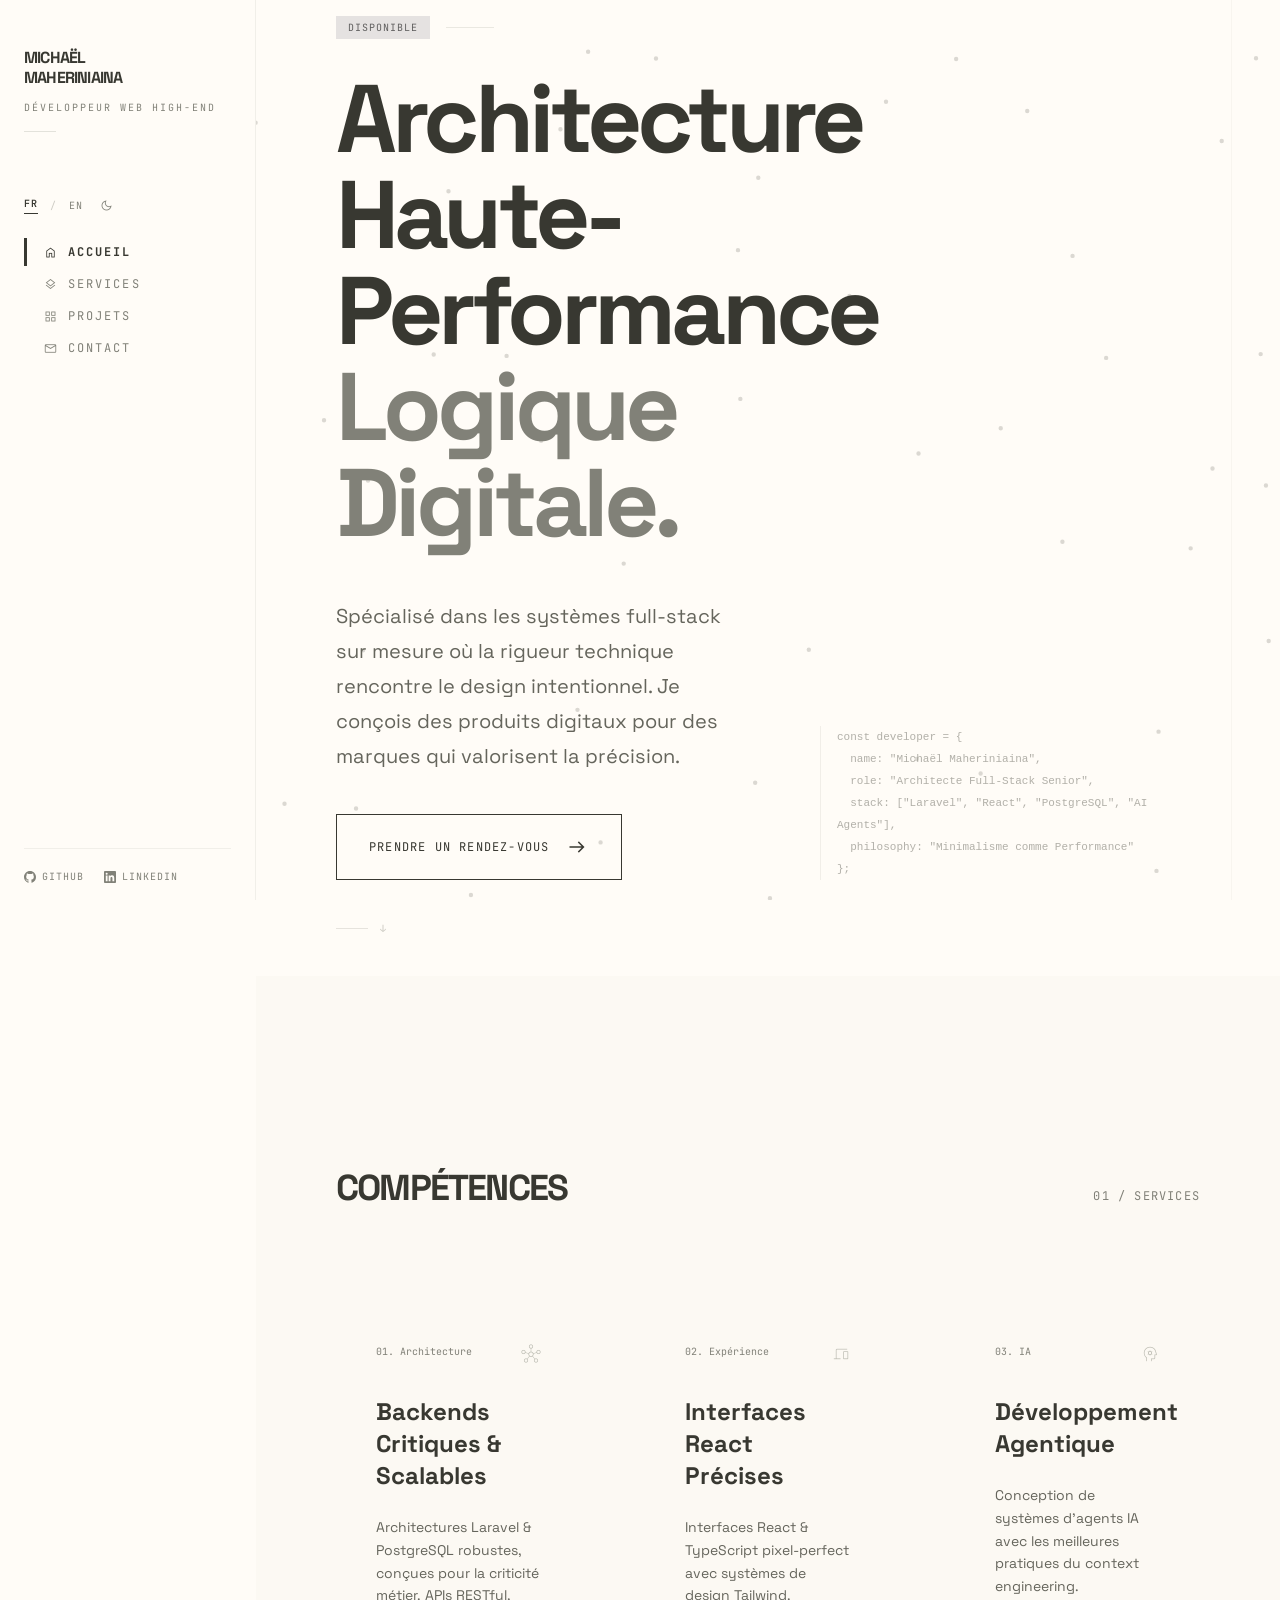
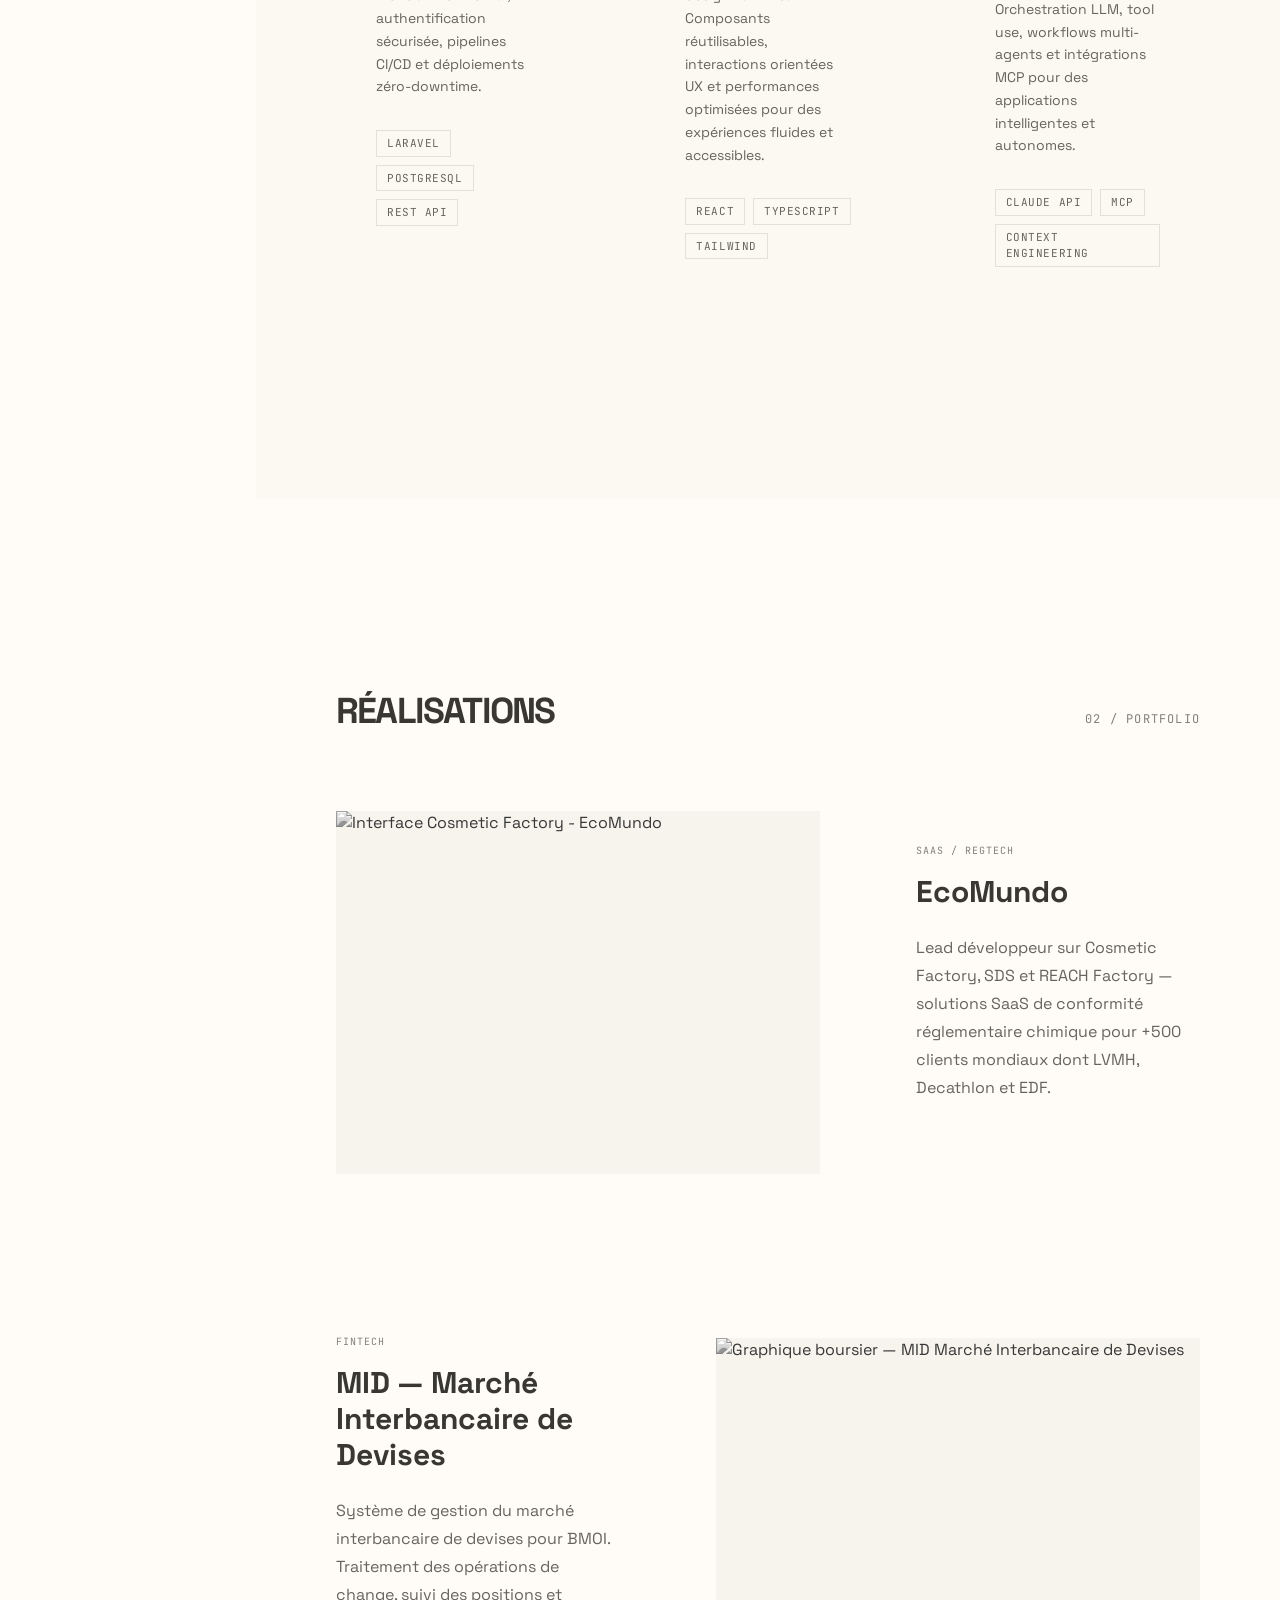
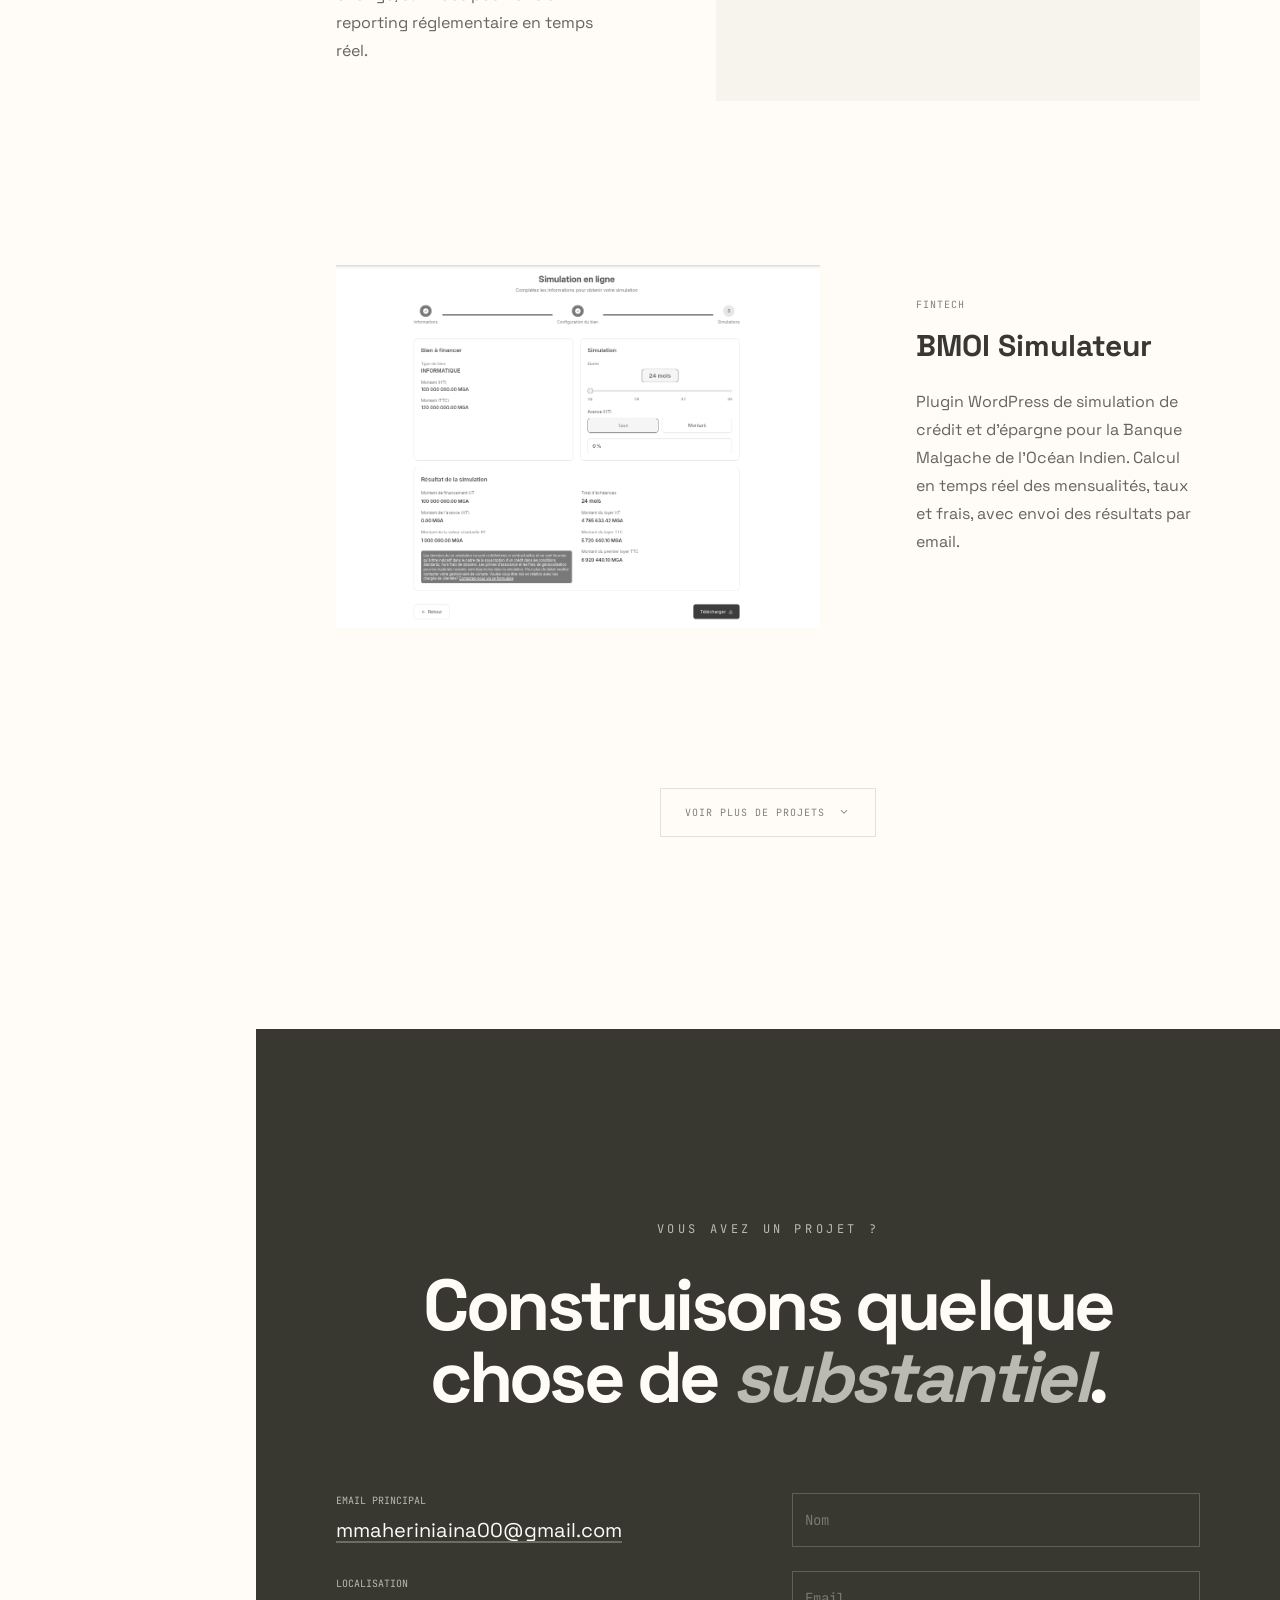
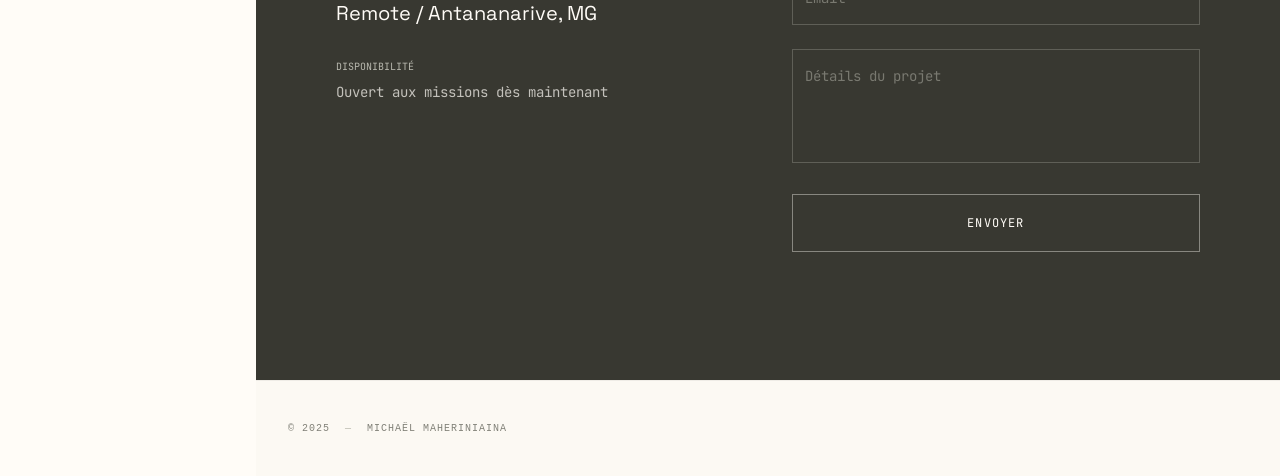
==== commit c9e087e6: "chore: SEO" ====
--- a/index.html
+++ b/index.html
@@ -1,4 +1,4 @@
-<!DOCTYPE html><html class="light" lang="fr"> <head><meta charset="utf-8"><meta content="width=device-width, initial-scale=1.0" name="viewport"><link rel="icon" type="image/svg+xml" href="/favicon.svg"><link rel="icon" href="/favicon.ico"><meta name="generator" content="Astro v6.1.5"><title>Michaël MAHERINIAINA | Développeur Web High-End</title><script>
+<!DOCTYPE html><html class="light" lang="fr"> <head><meta charset="utf-8"><meta content="width=device-width, initial-scale=1.0" name="viewport"><link rel="icon" type="image/svg+xml" href="/favicon.svg"><link rel="icon" href="/favicon.ico"><meta name="generator" content="Astro v6.1.5"><title>Michaël MAHERINIAINA | Développeur Web High-End</title><meta name="description" content="Michaël Maheriniaina — Architecte Full-Stack Senior spécialisé Laravel, React, PostgreSQL et agents IA. Disponible pour missions freelance haute exigence."><meta name="robots" content="index, follow"><!-- Canonical & hreflang --><link rel="canonical" href="http://localhost:4321/"><link rel="alternate" hreflang="fr" href="http://localhost:4321/"><link rel="alternate" hreflang="en" href="http://localhost:4321/en/"><link rel="alternate" hreflang="x-default" href="http://localhost:4321/"><!-- Open Graph --><meta property="og:type" content="website"><meta property="og:url" content="http://localhost:4321/"><meta property="og:title" content="Michaël MAHERINIAINA | Développeur Web High-End"><meta property="og:description" content="Michaël Maheriniaina — Architecte Full-Stack Senior spécialisé Laravel, React, PostgreSQL et agents IA. Disponible pour missions freelance haute exigence."><meta property="og:locale" content="fr_FR"><meta property="og:locale:alternate" content="en_US"><!-- Twitter Card --><meta name="twitter:card" content="summary"><meta name="twitter:title" content="Michaël MAHERINIAINA | Développeur Web High-End"><meta name="twitter:description" content="Michaël Maheriniaina — Architecte Full-Stack Senior spécialisé Laravel, React, PostgreSQL et agents IA. Disponible pour missions freelance haute exigence."><!-- JSON-LD: Person --><script type="application/ld+json">{"@context":"https://schema.org","@type":"Person","name":"Michaël Maheriniaina","jobTitle":"Senior Full-Stack Architect","url":"http://localhost:4321","email":"mmaheriniaina00@gmail.com","sameAs":["https://github.com/mmaheriniaina00","https://www.linkedin.com/in/michael-maheriniaina/"],"knowsAbout":["Laravel","React","PostgreSQL","AI Agents","TypeScript","MCP"]}</script><script>
     (function() {
       var saved = localStorage.getItem('theme');
       var prefersDark = window.matchMedia('(prefers-color-scheme: dark)').matches;
@@ -6,7 +6,7 @@
         document.documentElement.classList.replace('light', 'dark');
       }
     })();
-  </script><link href="https://fonts.googleapis.com/css2?family=Space+Grotesk:wght@300;400;500;600;700&family=JetBrains+Mono:wght@400;500&display=swap" rel="stylesheet"><link href="https://fonts.googleapis.com/css2?family=Material+Symbols+Outlined:wght,FILL@100..700,0..1&display=swap" rel="stylesheet"><link rel="stylesheet" href="/_astro/SplashCursor.BF46t1t0.css"></head> <body class="font-body selection:bg-primary-container selection:text-on-primary-container"> <canvas id="splash-canvas" data-astro-cid-gy6337wa></canvas>  <script type="module">const h=document.getElementById("splash-canvas");if(window.matchMedia("(hover: none)").matches)h.remove();else{let M=function(){return document.documentElement.classList.contains("dark")},g=function(){return M()?"186,186,176":"129,129,120"},L=function(){return M()?"232,230,220":"56,56,49"},R=function(){const i=L(),t=g(),n=m?18:14,o=p?.9:.45;e.beginPath(),e.arc(x,v,n,0,Math.PI*2),e.strokeStyle=`rgba(${t},${o})`,e.lineWidth=m?1.5:1,e.stroke();const w=m?2:2.5;e.beginPath(),e.arc(l,c,w,0,Math.PI*2),e.fillStyle=`rgba(${i},0.85)`,e.fill()},b=function(i){if(e.clearRect(0,0,u,f),l+=(a-l)*.35,c+=(r-c)*.35,x+=(a-x)*.1,v+=(r-v)*.1,i-E>28){const t=a-l,n=r-c,o=Math.sqrt(t*t+n*n);o>1.5&&d.push(new P(l,c,Math.min(o*.04,2))),E=i}for(let t=d.length-1;t>=0;t--)d[t].update(),d[t].draw(),d[t].dead&&d.splice(t,1);for(let t=s.length-1;t>=0;t--)s[t].update(),s[t].draw(),s[t].dead&&s.splice(t,1);R(),y=requestAnimationFrame(b)};const e=h.getContext("2d");let u=window.innerWidth,f=window.innerHeight;h.width=u,h.height=f;let a=-200,r=-200,l=-200,c=-200,x=-200,v=-200,m=!1,p=!1;const d=[],s=[];class P{x;y;vx;vy;radius;life;decay;constructor(t,n,o=1){this.x=t,this.y=n;const w=Math.random()*Math.PI*2,I=(Math.random()*1.2+.3)*o;this.vx=Math.cos(w)*I,this.vy=Math.sin(w)*I,this.radius=Math.random()*5+2,this.life=1,this.decay=.008+Math.random()*.01}update(){this.x+=this.vx,this.y+=this.vy,this.vx*=.94,this.vy*=.94,this.life-=this.decay}draw(){if(this.life<=0)return;e.beginPath(),e.arc(this.x,this.y,this.radius,0,Math.PI*2);const t=this.life*this.life*this.life;e.fillStyle=`rgba(${g()},${(t*.45).toFixed(3)})`,e.fill()}get dead(){return this.life<=0}}class k{x;y;radius;maxRadius;life;constructor(t,n){this.x=t,this.y=n,this.radius=0,this.maxRadius=40+Math.random()*20,this.life=1}update(){this.radius+=1.6,this.life=Math.max(0,1-this.radius/this.maxRadius)}draw(){this.life<=0||(e.beginPath(),e.arc(this.x,this.y,this.radius,0,Math.PI*2),e.strokeStyle=`rgba(${g()},${(this.life*.5).toFixed(3)})`,e.lineWidth=1,e.stroke())}get dead(){return this.life<=0}}let y,E=0;y=requestAnimationFrame(b),window.addEventListener("mousemove",i=>{a=i.clientX,r=i.clientY}),window.addEventListener("mousedown",()=>{p=!0;for(let i=0;i<12;i++)d.push(new P(a,r,3));s.push(new k(a,r)),s.push(new k(a,r)),s[s.length-1].maxRadius=25}),window.addEventListener("mouseup",()=>{p=!1}),document.addEventListener("mouseover",i=>{m=!!i.target.closest('a, button, [role="button"], input, textarea, select, label')}),window.addEventListener("resize",()=>{u=window.innerWidth,f=window.innerHeight,h.width=u,h.height=f}),document.addEventListener("astro:before-swap",()=>{cancelAnimationFrame(y)})}</script> <canvas id="noise-bg" aria-hidden="true" style="position:fixed;inset:0;width:100%;height:100%;z-index:0;pointer-events:none;"></canvas> <script type="module">const f=document.getElementById("noise-bg"),n=f.getContext("2d"),_=Math.PI*2,i=150,O=2.2,U=.18,u=220,z=2.5,S=.008,T=.72,C=70,D=.002,F=.18;let x=[],M="",v=1,r=0,l=0,P=0;const o={x:-9999,y:-9999,vx:0,vy:0};let I=0,L=0;function q(){return getComputedStyle(document.documentElement).getPropertyValue("--color-on-surface").trim()||"#383831"}const X=new MutationObserver(()=>{M=q()});X.observe(document.documentElement,{attributes:!0,attributeFilter:["class"]});function H(){x=[];const e=Math.ceil(r/i)+1,s=Math.ceil(l/i)+1,c=(r-(e-1)*i)/2,a=(l-(s-1)*i)/2;for(let d=0;d<s;d++)for(let t=0;t<e;t++){const m=c+t*i,y=a+d*i;x.push({ox:m,oy:y,x:m,y,vx:0,vy:0,phase:Math.random()*_,freq:.6+Math.random()*.8})}}function N(){v=Math.min(window.devicePixelRatio||1,2),r=window.innerWidth,l=window.innerHeight,f.width=r*v,f.height=l*v,f.style.width=r+"px",f.style.height=l+"px",n.scale(v,v),H()}const V=new ResizeObserver(N);V.observe(document.documentElement);function W(){const e=o.x,s=o.y,c=o.vx,a=o.vy,d=c*c+a*a;for(const t of x){const m=t.ox+Math.sin(P*D*t.freq+t.phase)*C,y=t.oy+Math.cos(P*D*t.freq+t.phase*1.37)*C,h=e-t.x,p=s-t.y,w=h*h+p*p;if(w<u*u&&w>0){const b=Math.sqrt(w),R=(u-b)/u,g=R*R,A=g*z;t.vx-=h/b*A,t.vy-=p/b*A,d>.01&&(t.vx+=c*g*F,t.vy+=a*g*F)}t.vx+=(m-t.x)*S,t.vy+=(y-t.y)*S,t.vx*=T,t.vy*=T,t.x+=t.vx,t.y+=t.vy}P++}function Y(){n.clearRect(0,0,r,l),n.globalAlpha=U,n.fillStyle=M,n.beginPath();for(const e of x)n.moveTo(e.x+O,e.y),n.arc(e.x,e.y,O,0,_);n.fill(),n.globalAlpha=1}const G=window.matchMedia("(prefers-reduced-motion: reduce)").matches;function E(){W(),Y(),L=requestAnimationFrame(E)}document.addEventListener("visibilitychange",()=>{document.hidden?cancelAnimationFrame(L):G||E()});window.addEventListener("pointermove",e=>{const s=performance.now();if(s-I<16)return;const c=s-I||16;o.vx=(e.clientX-o.x)/c,o.vy=(e.clientY-o.y)/c,I=s,o.x=e.clientX,o.y=e.clientY},{passive:!0});window.addEventListener("pointerleave",()=>{o.x=-9999,o.y=-9999,o.vx=0,o.vy=0});M=q();N();G?Y():E();</script> <nav class="hidden md:flex flex-col h-full py-12 px-6 fixed left-0 top-0 w-64 border-r border-outline-variant/20 bg-background z-50"> <div class="mb-16"> <h1 class="text-base font-black tracking-tighter text-on-surface uppercase font-headline leading-tight">Michaël<br>MAHERINIAINA</h1> <p class="font-label text-[10px] uppercase tracking-[0.2em] text-outline mt-3">Développeur Web High-End</p> <div class="w-8 h-[1px] bg-outline-variant/40 mt-4"></div> </div> <div class="mb-6 flex items-center gap-4"> <div class="flex items-center space-x-3 font-label text-[10px] uppercase tracking-widest" aria-label="Language switcher">  <span class="text-on-surface font-semibold border-b border-on-surface pb-0.5 select-none">FR</span> <span class="text-outline/40">/</span> <a class="text-outline hover:text-on-surface transition-colors" href="/en" aria-label="Switch to English">EN</a>  </div> <button data-theme-toggle aria-label="Toggle theme" class="flex items-center gap-1.5 font-label text-[10px] uppercase tracking-[0.2em] text-outline hover:text-on-surface transition-colors cursor-pointer"> <span data-theme-icon class="material-symbols-outlined" style="font-size:15px;line-height:1;font-variation-settings:'FILL' 0,'wght' 300,'GRAD' 0,'opsz' 15;">dark_mode</span> </button> <script type="module">function o(){const e=document.documentElement.classList.contains("dark");document.querySelectorAll("[data-theme-icon]").forEach(t=>{t.textContent=e?"light_mode":"dark_mode"})}o();document.querySelectorAll("[data-theme-toggle]").forEach(e=>{e.addEventListener("click",()=>{const t=document.documentElement.classList.toggle("dark");document.documentElement.classList.toggle("light",!t),localStorage.setItem("theme",t?"dark":"light"),o()})});</script> </div> <div class="flex flex-col space-y-1 flex-grow"> <a class="nav-link active" href="#hero" data-nav-link="hero"> <span class="material-symbols-outlined nav-icon">home</span> <span class="text-xs">Accueil</span> </a><a class="nav-link" href="#services" data-nav-link="services"> <span class="material-symbols-outlined nav-icon">layers</span> <span class="text-xs">Services</span> </a><a class="nav-link" href="#projects" data-nav-link="projects"> <span class="material-symbols-outlined nav-icon">grid_view</span> <span class="text-xs">Projets</span> </a><a class="nav-link" href="#contact" data-nav-link="contact"> <span class="material-symbols-outlined nav-icon">mail</span> <span class="text-xs">Contact</span> </a> </div> <div class="mt-auto space-y-6">  <div class="flex items-center pt-5 -mb-8 border-t border-outline-variant/20"> <div class="flex items-center space-x-5"> <a class="font-label text-[10px] uppercase tracking-widest text-outline hover:text-on-surface transition-colors flex items-center space-x-1.5" href="https://github.com/mmaheriniaina00" aria-label="GitHub"> <svg width="12" height="12" viewBox="0 0 24 24" fill="currentColor" aria-hidden="true"><path d="M12 0C5.37 0 0 5.37 0 12c0 5.31 3.435 9.795 8.205 11.385.6.105.825-.255.825-.57 0-.285-.015-1.23-.015-2.235-3.015.555-3.795-.735-4.035-1.41-.135-.345-.72-1.41-1.23-1.695-.42-.225-1.02-.78-.015-.795.945-.015 1.62.87 1.845 1.23 1.08 1.815 2.805 1.305 3.495.99.105-.78.42-1.305.765-1.605-2.67-.3-5.46-1.335-5.46-5.925 0-1.305.465-2.385 1.23-3.225-.12-.3-.54-1.53.12-3.18 0 0 1.005-.315 3.3 1.23.96-.27 1.98-.405 3-.405s2.04.135 3 .405c2.295-1.56 3.3-1.23 3.3-1.23.66 1.65.24 2.88.12 3.18.765.84 1.23 1.905 1.23 3.225 0 4.605-2.805 5.625-5.475 5.925.435.375.81 1.095.81 2.22 0 1.605-.015 2.895-.015 3.3 0 .315.225.69.825.57A12.02 12.02 0 0 0 24 12c0-6.63-5.37-12-12-12z"/></svg> <span>GitHub</span> </a><a class="font-label text-[10px] uppercase tracking-widest text-outline hover:text-on-surface transition-colors flex items-center space-x-1.5" href="https://www.linkedin.com/in/michael-maheriniaina/" aria-label="LinkedIn"> <svg width="12" height="12" viewBox="0 0 24 24" fill="currentColor" aria-hidden="true"><path d="M20.447 20.452h-3.554v-5.569c0-1.328-.027-3.037-1.852-3.037-1.853 0-2.136 1.445-2.136 2.939v5.667H9.351V9h3.414v1.561h.046c.477-.9 1.637-1.85 3.37-1.85 3.601 0 4.267 2.37 4.267 5.455v6.286zM5.337 7.433a2.062 2.062 0 0 1-2.063-2.065 2.064 2.064 0 1 1 2.063 2.065zm1.782 13.019H3.555V9h3.564v11.452zM22.225 0H1.771C.792 0 0 .774 0 1.729v20.542C0 23.227.792 24 1.771 24h20.451C23.2 24 24 23.227 24 22.271V1.729C24 .774 23.2 0 22.222 0h.003z"/></svg> <span>LinkedIn</span> </a> </div> </div> </div> </nav> <header class="md:hidden sticky top-0 bg-surface z-50 border-b border-outline-variant/10" data-astro-cid-sm7faef2> <div class="flex justify-between items-center px-6 py-4" data-astro-cid-sm7faef2> <h1 class="font-headline font-bold text-lg tracking-tighter uppercase" data-astro-cid-sm7faef2>Michaël Maheriniaina</h1> <div class="flex items-center space-x-4" data-astro-cid-sm7faef2> <div class="flex items-center space-x-3 font-label text-[10px] uppercase tracking-widest" aria-label="Language switcher">  <span class="text-on-surface font-semibold border-b border-on-surface pb-0.5 select-none">FR</span> <span class="text-outline/40">/</span> <a class="text-outline hover:text-on-surface transition-colors" href="/en" aria-label="Switch to English">EN</a>  </div> <button data-theme-toggle aria-label="Toggle theme" class="flex items-center gap-1.5 font-label text-[10px] uppercase tracking-[0.2em] text-outline hover:text-on-surface transition-colors cursor-pointer"> <span data-theme-icon class="material-symbols-outlined" style="font-size:15px;line-height:1;font-variation-settings:'FILL' 0,'wght' 300,'GRAD' 0,'opsz' 15;">dark_mode</span> </button>  <button id="mobile-menu-toggle" aria-label="Toggle menu" aria-expanded="false" data-open="false" class="flex items-center justify-center text-outline hover:text-on-surface transition-colors" data-astro-cid-sm7faef2> <span class="icon-menu material-symbols-outlined" style="font-size:20px;line-height:1;" data-astro-cid-sm7faef2>menu</span> <span class="icon-close material-symbols-outlined" style="font-size:20px;line-height:1;" data-astro-cid-sm7faef2>close</span> </button> </div> </div> <!-- Floating nav drawer — absolutely positioned, does not push page content --> <nav id="mobile-nav-drawer" class="mobile-drawer absolute left-0 right-0 top-full bg-surface border-b border-outline-variant/10 overflow-hidden z-40" aria-label="Mobile navigation" data-astro-cid-sm7faef2> <div class="px-6 py-5 flex flex-col space-y-1" data-astro-cid-sm7faef2> <a class="nav-link mobile-nav-link active" href="#hero" data-nav-link="hero" data-astro-cid-sm7faef2> <span class="material-symbols-outlined nav-icon" data-astro-cid-sm7faef2>home</span> <span class="text-xs" data-astro-cid-sm7faef2>Accueil</span> </a><a class="nav-link mobile-nav-link" href="#services" data-nav-link="services" data-astro-cid-sm7faef2> <span class="material-symbols-outlined nav-icon" data-astro-cid-sm7faef2>layers</span> <span class="text-xs" data-astro-cid-sm7faef2>Services</span> </a><a class="nav-link mobile-nav-link" href="#projects" data-nav-link="projects" data-astro-cid-sm7faef2> <span class="material-symbols-outlined nav-icon" data-astro-cid-sm7faef2>grid_view</span> <span class="text-xs" data-astro-cid-sm7faef2>Projets</span> </a><a class="nav-link mobile-nav-link" href="#contact" data-nav-link="contact" data-astro-cid-sm7faef2> <span class="material-symbols-outlined nav-icon" data-astro-cid-sm7faef2>mail</span> <span class="text-xs" data-astro-cid-sm7faef2>Contact</span> </a> </div> </nav> </header>  <script type="module">const e=document.getElementById("mobile-menu-toggle"),t=document.getElementById("mobile-nav-drawer");function s(){t?.classList.add("is-open"),e?.setAttribute("data-open","true"),e?.setAttribute("aria-expanded","true"),document.body.style.overflow="hidden"}function n(){t?.classList.remove("is-open"),e?.setAttribute("data-open","false"),e?.setAttribute("aria-expanded","false"),document.body.style.overflow=""}e?.addEventListener("click",()=>{t?.classList.contains("is-open")?n():s()});document.querySelectorAll(".mobile-nav-link").forEach(o=>{o.addEventListener("click",n)});</script> <main class="md:ml-64 min-h-screen relative"> <div class="fixed right-12 top-0 h-full w-[1px] bg-outline-variant/10 hidden lg:block"></div> <section class="relative px-8 lg:px-20 flex flex-col justify-center min-h-screen pb-24" id="hero" data-astro-cid-nlow4r3u> <div class="w-full flex flex-col lg:flex-row lg:items-end gap-20" data-astro-cid-nlow4r3u> <!-- Main content --> <div class="flex-1 min-w-0" data-astro-cid-nlow4r3u> <div class="mb-8 mt-4 flex items-center space-x-4 hero-fade" style="--delay: 0ms" data-astro-cid-nlow4r3u> <span class="font-label text-[10px] uppercase tracking-widest text-primary px-3 py-1 bg-primary-container" data-astro-cid-nlow4r3u>Disponible</span> <span class="w-12 h-px bg-outline-variant/30" data-astro-cid-nlow4r3u></span> <span class="font-label text-[10px] uppercase tracking-widest text-outline" title="Portfolio version" data-astro-cid-nlow4r3u></span> </div> <h2 class="font-headline text-5xl md:text-7xl lg:text-8xl font-bold tracking-tighter leading-none text-on-background mb-12" data-astro-cid-nlow4r3u> <span class="block hero-fade" style="--delay: 200ms" data-astro-cid-nlow4r3u>Architecture</span> <span class="block hero-fade" style="--delay: 320ms" data-astro-cid-nlow4r3u>Haute-Performance</span> <span class="block text-outline hero-fade" style="--delay: 440ms" data-astro-cid-nlow4r3u>Logique Digitale.</span> </h2> <p class="text-lg md:text-xl text-on-surface-variant leading-[1.75] mb-10 max-w-xl hero-fade" style="--delay: 580ms" data-astro-cid-nlow4r3u> Spécialisé dans les systèmes full-stack sur mesure où la rigueur technique rencontre le design intentionnel. Je conçois des produits digitaux pour des marques qui valorisent la précision. </p> <div class="hero-fade" style="--delay: 700ms" data-astro-cid-nlow4r3u> <a class="inline-flex items-center space-x-4 border border-on-background text-on-background px-8 py-5 group hover:bg-on-background hover:text-surface transition-all duration-300" href="#contact" data-astro-cid-nlow4r3u> <span class="font-label text-xs uppercase tracking-widest" data-astro-cid-nlow4r3u>Prendre un rendez-vous</span> <span class="material-symbols-outlined group-hover:translate-x-1 transition-transform" data-astro-cid-nlow4r3u>arrow_right_alt</span> </a> </div> </div> <!-- Code Snippet — right column on large screens --> <div class="lg:w-95 lg:shrink-0 font-label text-[11px] text-on-surface-variant/50 leading-loose pl-4 border-l border-outline-variant/20 hero-fade" style="--delay: 840ms" data-astro-cid-nlow4r3u> <code class="block" data-astro-cid-nlow4r3u>
+  </script><link rel="preconnect" href="https://fonts.googleapis.com"><link rel="preconnect" href="https://fonts.gstatic.com" crossorigin><link href="https://fonts.googleapis.com/css2?family=Space+Grotesk:wght@300;400;500;600;700&family=JetBrains+Mono:wght@400;500&display=swap" rel="stylesheet"><link href="https://fonts.googleapis.com/css2?family=Material+Symbols+Outlined:wght,FILL@100..700,0..1&display=swap" rel="stylesheet"><link rel="stylesheet" href="/_astro/SplashCursor.BF46t1t0.css"></head> <body class="font-body selection:bg-primary-container selection:text-on-primary-container"> <canvas id="splash-canvas" data-astro-cid-gy6337wa></canvas>  <script type="module">const h=document.getElementById("splash-canvas");if(window.matchMedia("(hover: none)").matches)h.remove();else{let M=function(){return document.documentElement.classList.contains("dark")},g=function(){return M()?"186,186,176":"129,129,120"},L=function(){return M()?"232,230,220":"56,56,49"},R=function(){const i=L(),t=g(),n=m?18:14,o=p?.9:.45;e.beginPath(),e.arc(x,v,n,0,Math.PI*2),e.strokeStyle=`rgba(${t},${o})`,e.lineWidth=m?1.5:1,e.stroke();const w=m?2:2.5;e.beginPath(),e.arc(l,c,w,0,Math.PI*2),e.fillStyle=`rgba(${i},0.85)`,e.fill()},b=function(i){if(e.clearRect(0,0,u,f),l+=(a-l)*.35,c+=(r-c)*.35,x+=(a-x)*.1,v+=(r-v)*.1,i-E>28){const t=a-l,n=r-c,o=Math.sqrt(t*t+n*n);o>1.5&&d.push(new P(l,c,Math.min(o*.04,2))),E=i}for(let t=d.length-1;t>=0;t--)d[t].update(),d[t].draw(),d[t].dead&&d.splice(t,1);for(let t=s.length-1;t>=0;t--)s[t].update(),s[t].draw(),s[t].dead&&s.splice(t,1);R(),y=requestAnimationFrame(b)};const e=h.getContext("2d");let u=window.innerWidth,f=window.innerHeight;h.width=u,h.height=f;let a=-200,r=-200,l=-200,c=-200,x=-200,v=-200,m=!1,p=!1;const d=[],s=[];class P{x;y;vx;vy;radius;life;decay;constructor(t,n,o=1){this.x=t,this.y=n;const w=Math.random()*Math.PI*2,I=(Math.random()*1.2+.3)*o;this.vx=Math.cos(w)*I,this.vy=Math.sin(w)*I,this.radius=Math.random()*5+2,this.life=1,this.decay=.008+Math.random()*.01}update(){this.x+=this.vx,this.y+=this.vy,this.vx*=.94,this.vy*=.94,this.life-=this.decay}draw(){if(this.life<=0)return;e.beginPath(),e.arc(this.x,this.y,this.radius,0,Math.PI*2);const t=this.life*this.life*this.life;e.fillStyle=`rgba(${g()},${(t*.45).toFixed(3)})`,e.fill()}get dead(){return this.life<=0}}class k{x;y;radius;maxRadius;life;constructor(t,n){this.x=t,this.y=n,this.radius=0,this.maxRadius=40+Math.random()*20,this.life=1}update(){this.radius+=1.6,this.life=Math.max(0,1-this.radius/this.maxRadius)}draw(){this.life<=0||(e.beginPath(),e.arc(this.x,this.y,this.radius,0,Math.PI*2),e.strokeStyle=`rgba(${g()},${(this.life*.5).toFixed(3)})`,e.lineWidth=1,e.stroke())}get dead(){return this.life<=0}}let y,E=0;y=requestAnimationFrame(b),window.addEventListener("mousemove",i=>{a=i.clientX,r=i.clientY}),window.addEventListener("mousedown",()=>{p=!0;for(let i=0;i<12;i++)d.push(new P(a,r,3));s.push(new k(a,r)),s.push(new k(a,r)),s[s.length-1].maxRadius=25}),window.addEventListener("mouseup",()=>{p=!1}),document.addEventListener("mouseover",i=>{m=!!i.target.closest('a, button, [role="button"], input, textarea, select, label')}),window.addEventListener("resize",()=>{u=window.innerWidth,f=window.innerHeight,h.width=u,h.height=f}),document.addEventListener("astro:before-swap",()=>{cancelAnimationFrame(y)})}</script> <canvas id="noise-bg" aria-hidden="true" style="position:fixed;inset:0;width:100%;height:100%;z-index:0;pointer-events:none;"></canvas> <script type="module">const f=document.getElementById("noise-bg"),n=f.getContext("2d"),_=Math.PI*2,i=150,O=2.2,U=.18,u=220,z=2.5,S=.008,T=.72,C=70,D=.002,F=.18;let x=[],M="",v=1,r=0,l=0,P=0;const o={x:-9999,y:-9999,vx:0,vy:0};let I=0,L=0;function q(){return getComputedStyle(document.documentElement).getPropertyValue("--color-on-surface").trim()||"#383831"}const X=new MutationObserver(()=>{M=q()});X.observe(document.documentElement,{attributes:!0,attributeFilter:["class"]});function H(){x=[];const e=Math.ceil(r/i)+1,s=Math.ceil(l/i)+1,c=(r-(e-1)*i)/2,a=(l-(s-1)*i)/2;for(let d=0;d<s;d++)for(let t=0;t<e;t++){const m=c+t*i,y=a+d*i;x.push({ox:m,oy:y,x:m,y,vx:0,vy:0,phase:Math.random()*_,freq:.6+Math.random()*.8})}}function N(){v=Math.min(window.devicePixelRatio||1,2),r=window.innerWidth,l=window.innerHeight,f.width=r*v,f.height=l*v,f.style.width=r+"px",f.style.height=l+"px",n.scale(v,v),H()}const V=new ResizeObserver(N);V.observe(document.documentElement);function W(){const e=o.x,s=o.y,c=o.vx,a=o.vy,d=c*c+a*a;for(const t of x){const m=t.ox+Math.sin(P*D*t.freq+t.phase)*C,y=t.oy+Math.cos(P*D*t.freq+t.phase*1.37)*C,h=e-t.x,p=s-t.y,w=h*h+p*p;if(w<u*u&&w>0){const b=Math.sqrt(w),R=(u-b)/u,g=R*R,A=g*z;t.vx-=h/b*A,t.vy-=p/b*A,d>.01&&(t.vx+=c*g*F,t.vy+=a*g*F)}t.vx+=(m-t.x)*S,t.vy+=(y-t.y)*S,t.vx*=T,t.vy*=T,t.x+=t.vx,t.y+=t.vy}P++}function Y(){n.clearRect(0,0,r,l),n.globalAlpha=U,n.fillStyle=M,n.beginPath();for(const e of x)n.moveTo(e.x+O,e.y),n.arc(e.x,e.y,O,0,_);n.fill(),n.globalAlpha=1}const G=window.matchMedia("(prefers-reduced-motion: reduce)").matches;function E(){W(),Y(),L=requestAnimationFrame(E)}document.addEventListener("visibilitychange",()=>{document.hidden?cancelAnimationFrame(L):G||E()});window.addEventListener("pointermove",e=>{const s=performance.now();if(s-I<16)return;const c=s-I||16;o.vx=(e.clientX-o.x)/c,o.vy=(e.clientY-o.y)/c,I=s,o.x=e.clientX,o.y=e.clientY},{passive:!0});window.addEventListener("pointerleave",()=>{o.x=-9999,o.y=-9999,o.vx=0,o.vy=0});M=q();N();G?Y():E();</script> <nav class="hidden md:flex flex-col h-full py-12 px-6 fixed left-0 top-0 w-64 border-r border-outline-variant/20 bg-background z-50"> <div class="mb-16"> <h1 class="text-base font-black tracking-tighter text-on-surface uppercase font-headline leading-tight">Michaël<br>MAHERINIAINA</h1> <p class="font-label text-[10px] uppercase tracking-[0.2em] text-outline mt-3">Développeur Web High-End</p> <div class="w-8 h-[1px] bg-outline-variant/40 mt-4"></div> </div> <div class="mb-6 flex items-center gap-4"> <div class="flex items-center space-x-3 font-label text-[10px] uppercase tracking-widest" aria-label="Language switcher">  <span class="text-on-surface font-semibold border-b border-on-surface pb-0.5 select-none">FR</span> <span class="text-outline/40">/</span> <a class="text-outline hover:text-on-surface transition-colors" href="/en" aria-label="Switch to English">EN</a>  </div> <button data-theme-toggle aria-label="Toggle theme" class="flex items-center gap-1.5 font-label text-[10px] uppercase tracking-[0.2em] text-outline hover:text-on-surface transition-colors cursor-pointer"> <span data-theme-icon class="material-symbols-outlined" style="font-size:15px;line-height:1;font-variation-settings:'FILL' 0,'wght' 300,'GRAD' 0,'opsz' 15;">dark_mode</span> </button> <script type="module">function o(){const e=document.documentElement.classList.contains("dark");document.querySelectorAll("[data-theme-icon]").forEach(t=>{t.textContent=e?"light_mode":"dark_mode"})}o();document.querySelectorAll("[data-theme-toggle]").forEach(e=>{e.addEventListener("click",()=>{const t=document.documentElement.classList.toggle("dark");document.documentElement.classList.toggle("light",!t),localStorage.setItem("theme",t?"dark":"light"),o()})});</script> </div> <div class="flex flex-col space-y-1 flex-grow"> <a class="nav-link active" href="#hero" data-nav-link="hero"> <span class="material-symbols-outlined nav-icon">home</span> <span class="text-xs">Accueil</span> </a><a class="nav-link" href="#services" data-nav-link="services"> <span class="material-symbols-outlined nav-icon">layers</span> <span class="text-xs">Services</span> </a><a class="nav-link" href="#projects" data-nav-link="projects"> <span class="material-symbols-outlined nav-icon">grid_view</span> <span class="text-xs">Projets</span> </a><a class="nav-link" href="#contact" data-nav-link="contact"> <span class="material-symbols-outlined nav-icon">mail</span> <span class="text-xs">Contact</span> </a> </div> <div class="mt-auto space-y-6">  <div class="flex items-center pt-5 -mb-8 border-t border-outline-variant/20"> <div class="flex items-center space-x-5"> <a class="font-label text-[10px] uppercase tracking-widest text-outline hover:text-on-surface transition-colors flex items-center space-x-1.5" href="https://github.com/mmaheriniaina00" aria-label="GitHub"> <svg width="12" height="12" viewBox="0 0 24 24" fill="currentColor" aria-hidden="true"><path d="M12 0C5.37 0 0 5.37 0 12c0 5.31 3.435 9.795 8.205 11.385.6.105.825-.255.825-.57 0-.285-.015-1.23-.015-2.235-3.015.555-3.795-.735-4.035-1.41-.135-.345-.72-1.41-1.23-1.695-.42-.225-1.02-.78-.015-.795.945-.015 1.62.87 1.845 1.23 1.08 1.815 2.805 1.305 3.495.99.105-.78.42-1.305.765-1.605-2.67-.3-5.46-1.335-5.46-5.925 0-1.305.465-2.385 1.23-3.225-.12-.3-.54-1.53.12-3.18 0 0 1.005-.315 3.3 1.23.96-.27 1.98-.405 3-.405s2.04.135 3 .405c2.295-1.56 3.3-1.23 3.3-1.23.66 1.65.24 2.88.12 3.18.765.84 1.23 1.905 1.23 3.225 0 4.605-2.805 5.625-5.475 5.925.435.375.81 1.095.81 2.22 0 1.605-.015 2.895-.015 3.3 0 .315.225.69.825.57A12.02 12.02 0 0 0 24 12c0-6.63-5.37-12-12-12z"/></svg> <span>GitHub</span> </a><a class="font-label text-[10px] uppercase tracking-widest text-outline hover:text-on-surface transition-colors flex items-center space-x-1.5" href="https://www.linkedin.com/in/michael-maheriniaina/" aria-label="LinkedIn"> <svg width="12" height="12" viewBox="0 0 24 24" fill="currentColor" aria-hidden="true"><path d="M20.447 20.452h-3.554v-5.569c0-1.328-.027-3.037-1.852-3.037-1.853 0-2.136 1.445-2.136 2.939v5.667H9.351V9h3.414v1.561h.046c.477-.9 1.637-1.85 3.37-1.85 3.601 0 4.267 2.37 4.267 5.455v6.286zM5.337 7.433a2.062 2.062 0 0 1-2.063-2.065 2.064 2.064 0 1 1 2.063 2.065zm1.782 13.019H3.555V9h3.564v11.452zM22.225 0H1.771C.792 0 0 .774 0 1.729v20.542C0 23.227.792 24 1.771 24h20.451C23.2 24 24 23.227 24 22.271V1.729C24 .774 23.2 0 22.222 0h.003z"/></svg> <span>LinkedIn</span> </a> </div> </div> </div> </nav> <header class="md:hidden sticky top-0 bg-surface z-50 border-b border-outline-variant/10" data-astro-cid-sm7faef2> <div class="flex justify-between items-center px-6 py-4" data-astro-cid-sm7faef2> <h1 class="font-headline font-bold text-lg tracking-tighter uppercase" data-astro-cid-sm7faef2>Michaël Maheriniaina</h1> <div class="flex items-center space-x-4" data-astro-cid-sm7faef2> <div class="flex items-center space-x-3 font-label text-[10px] uppercase tracking-widest" aria-label="Language switcher">  <span class="text-on-surface font-semibold border-b border-on-surface pb-0.5 select-none">FR</span> <span class="text-outline/40">/</span> <a class="text-outline hover:text-on-surface transition-colors" href="/en" aria-label="Switch to English">EN</a>  </div> <button data-theme-toggle aria-label="Toggle theme" class="flex items-center gap-1.5 font-label text-[10px] uppercase tracking-[0.2em] text-outline hover:text-on-surface transition-colors cursor-pointer"> <span data-theme-icon class="material-symbols-outlined" style="font-size:15px;line-height:1;font-variation-settings:'FILL' 0,'wght' 300,'GRAD' 0,'opsz' 15;">dark_mode</span> </button>  <button id="mobile-menu-toggle" aria-label="Toggle menu" aria-expanded="false" data-open="false" class="flex items-center justify-center text-outline hover:text-on-surface transition-colors" data-astro-cid-sm7faef2> <span class="icon-menu material-symbols-outlined" style="font-size:20px;line-height:1;" data-astro-cid-sm7faef2>menu</span> <span class="icon-close material-symbols-outlined" style="font-size:20px;line-height:1;" data-astro-cid-sm7faef2>close</span> </button> </div> </div> <!-- Floating nav drawer — absolutely positioned, does not push page content --> <nav id="mobile-nav-drawer" class="mobile-drawer absolute left-0 right-0 top-full bg-surface border-b border-outline-variant/10 overflow-hidden z-40" aria-label="Mobile navigation" data-astro-cid-sm7faef2> <div class="px-6 py-5 flex flex-col space-y-1" data-astro-cid-sm7faef2> <a class="nav-link mobile-nav-link active" href="#hero" data-nav-link="hero" data-astro-cid-sm7faef2> <span class="material-symbols-outlined nav-icon" data-astro-cid-sm7faef2>home</span> <span class="text-xs" data-astro-cid-sm7faef2>Accueil</span> </a><a class="nav-link mobile-nav-link" href="#services" data-nav-link="services" data-astro-cid-sm7faef2> <span class="material-symbols-outlined nav-icon" data-astro-cid-sm7faef2>layers</span> <span class="text-xs" data-astro-cid-sm7faef2>Services</span> </a><a class="nav-link mobile-nav-link" href="#projects" data-nav-link="projects" data-astro-cid-sm7faef2> <span class="material-symbols-outlined nav-icon" data-astro-cid-sm7faef2>grid_view</span> <span class="text-xs" data-astro-cid-sm7faef2>Projets</span> </a><a class="nav-link mobile-nav-link" href="#contact" data-nav-link="contact" data-astro-cid-sm7faef2> <span class="material-symbols-outlined nav-icon" data-astro-cid-sm7faef2>mail</span> <span class="text-xs" data-astro-cid-sm7faef2>Contact</span> </a> </div> </nav> </header>  <script type="module">const e=document.getElementById("mobile-menu-toggle"),t=document.getElementById("mobile-nav-drawer");function s(){t?.classList.add("is-open"),e?.setAttribute("data-open","true"),e?.setAttribute("aria-expanded","true"),document.body.style.overflow="hidden"}function n(){t?.classList.remove("is-open"),e?.setAttribute("data-open","false"),e?.setAttribute("aria-expanded","false"),document.body.style.overflow=""}e?.addEventListener("click",()=>{t?.classList.contains("is-open")?n():s()});document.querySelectorAll(".mobile-nav-link").forEach(o=>{o.addEventListener("click",n)});</script> <main class="md:ml-64 min-h-screen relative"> <div class="fixed right-12 top-0 h-full w-[1px] bg-outline-variant/10 hidden lg:block"></div> <section class="relative px-8 lg:px-20 flex flex-col justify-center min-h-screen pb-24" id="hero" data-astro-cid-nlow4r3u> <div class="w-full flex flex-col lg:flex-row lg:items-end gap-20" data-astro-cid-nlow4r3u> <!-- Main content --> <div class="flex-1 min-w-0" data-astro-cid-nlow4r3u> <div class="mb-8 mt-4 flex items-center space-x-4 hero-fade" style="--delay: 0ms" data-astro-cid-nlow4r3u> <span class="font-label text-[10px] uppercase tracking-widest text-primary px-3 py-1 bg-primary-container" data-astro-cid-nlow4r3u>Disponible</span> <span class="w-12 h-px bg-outline-variant/30" data-astro-cid-nlow4r3u></span> <span class="font-label text-[10px] uppercase tracking-widest text-outline" title="Portfolio version" data-astro-cid-nlow4r3u></span> </div> <h2 class="font-headline text-5xl md:text-7xl lg:text-8xl font-bold tracking-tighter leading-none text-on-background mb-12" data-astro-cid-nlow4r3u> <span class="block hero-fade" style="--delay: 200ms" data-astro-cid-nlow4r3u>Architecture</span> <span class="block hero-fade" style="--delay: 320ms" data-astro-cid-nlow4r3u>Haute-Performance</span> <span class="block text-outline hero-fade" style="--delay: 440ms" data-astro-cid-nlow4r3u>Logique Digitale.</span> </h2> <p class="text-lg md:text-xl text-on-surface-variant leading-[1.75] mb-10 max-w-xl hero-fade" style="--delay: 580ms" data-astro-cid-nlow4r3u> Spécialisé dans les systèmes full-stack sur mesure où la rigueur technique rencontre le design intentionnel. Je conçois des produits digitaux pour des marques qui valorisent la précision. </p> <div class="hero-fade" style="--delay: 700ms" data-astro-cid-nlow4r3u> <a class="inline-flex items-center space-x-4 border border-on-background text-on-background px-8 py-5 group hover:bg-on-background hover:text-surface transition-all duration-300" href="#contact" data-astro-cid-nlow4r3u> <span class="font-label text-xs uppercase tracking-widest" data-astro-cid-nlow4r3u>Prendre un rendez-vous</span> <span class="material-symbols-outlined group-hover:translate-x-1 transition-transform" data-astro-cid-nlow4r3u>arrow_right_alt</span> </a> </div> </div> <!-- Code Snippet — right column on large screens --> <div class="lg:w-95 lg:shrink-0 font-label text-[11px] text-on-surface-variant/50 leading-loose pl-4 border-l border-outline-variant/20 hero-fade" style="--delay: 840ms" data-astro-cid-nlow4r3u> <code class="block" data-astro-cid-nlow4r3u>
 const developer = {<br data-astro-cid-nlow4r3u>
 &nbsp;&nbsp;name: "Michaël Maheriniaina",<br data-astro-cid-nlow4r3u>
 &nbsp;&nbsp;role: "Architecte Full-Stack Senior",<br data-astro-cid-nlow4r3u>
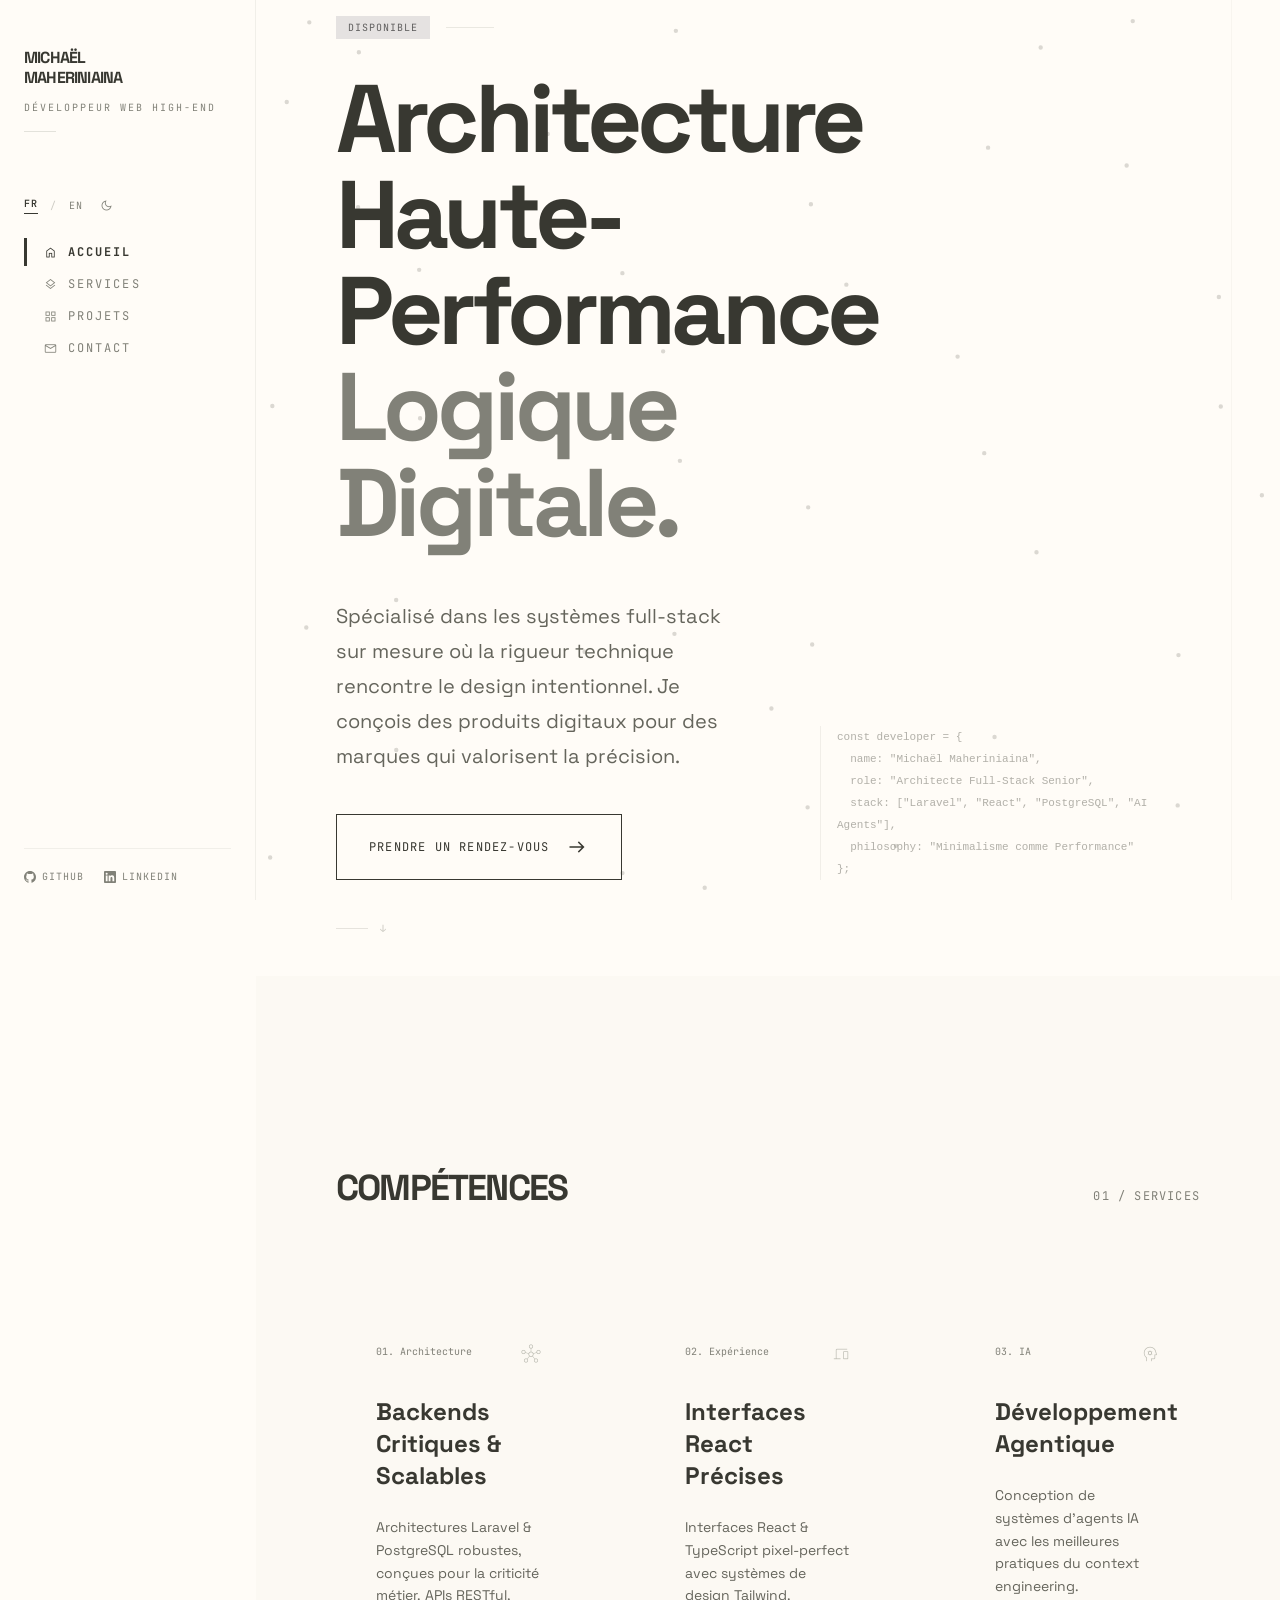
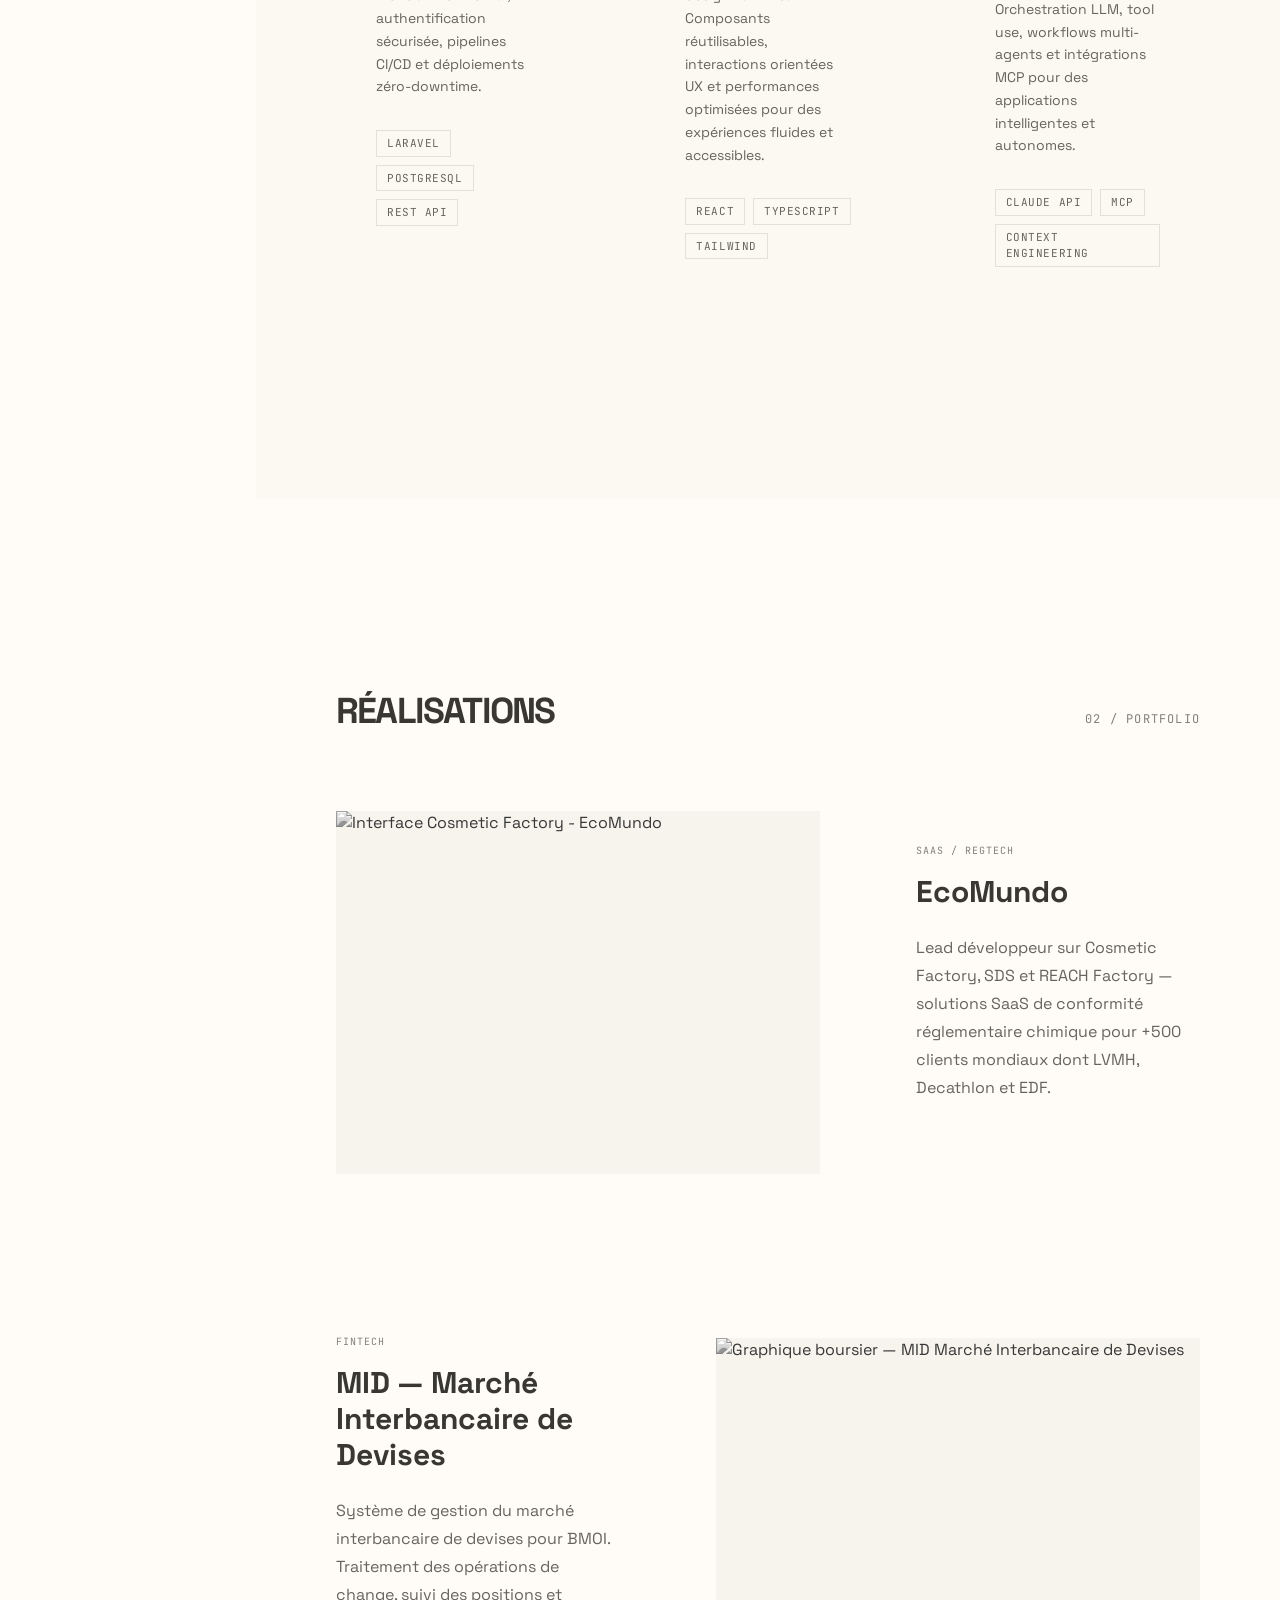
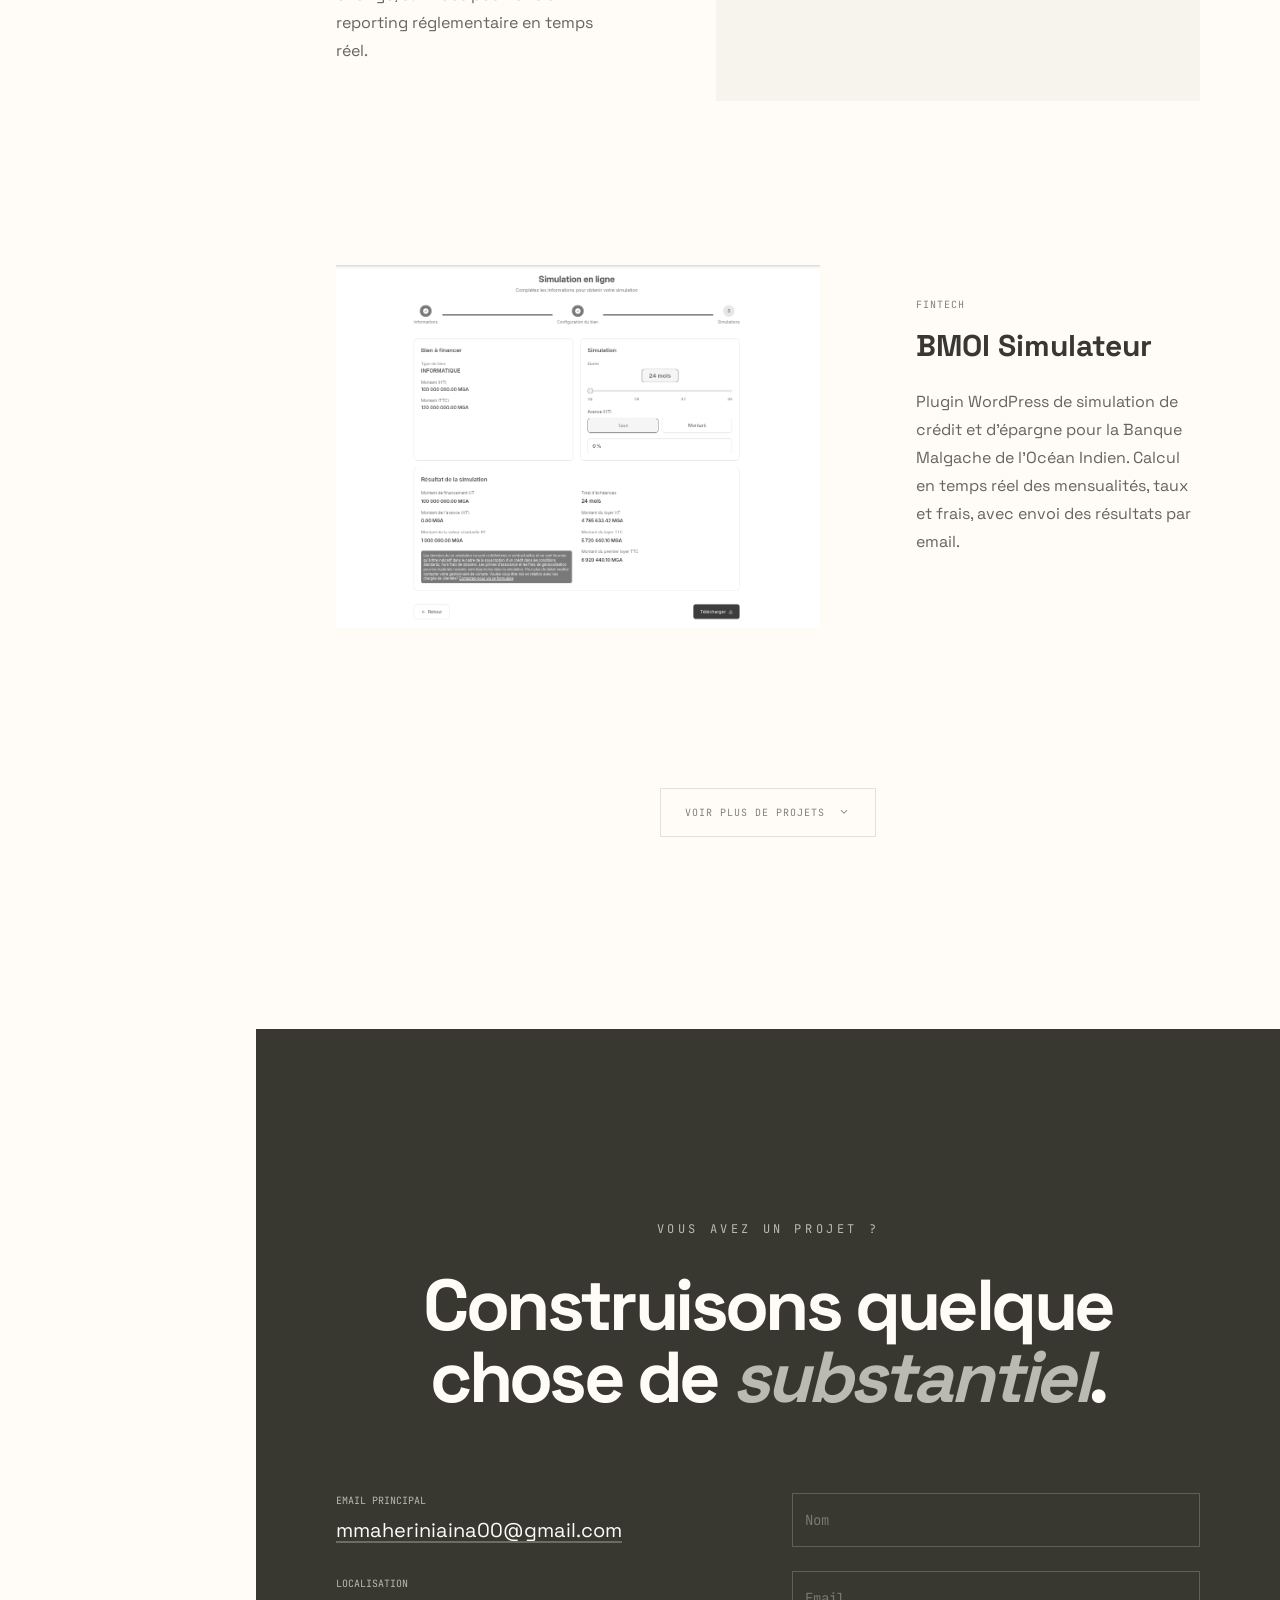
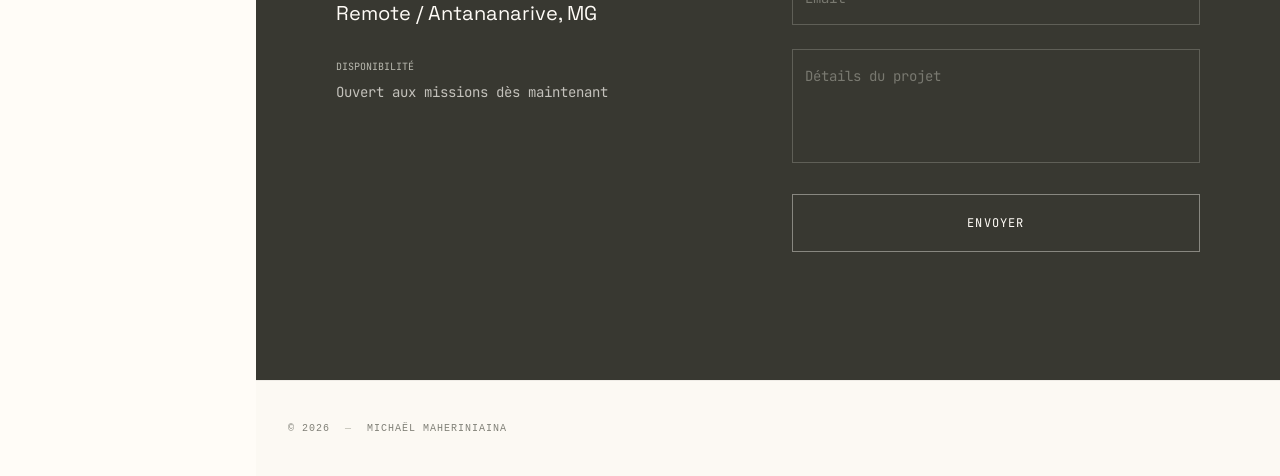
==== commit a319b966: "chore: section improvement" ====
--- a/index.html
+++ b/index.html
@@ -1,4 +1,4 @@
-<!DOCTYPE html><html class="light" lang="fr"> <head><meta charset="utf-8"><meta content="width=device-width, initial-scale=1.0" name="viewport"><link rel="icon" type="image/svg+xml" href="/favicon.svg"><link rel="icon" href="/favicon.ico"><meta name="generator" content="Astro v6.1.5"><title>Michaël MAHERINIAINA | Développeur Web High-End</title><meta name="description" content="Michaël Maheriniaina — Architecte Full-Stack Senior spécialisé Laravel, React, PostgreSQL et agents IA. Disponible pour missions freelance haute exigence."><meta name="robots" content="index, follow"><!-- Canonical & hreflang --><link rel="canonical" href="http://localhost:4321/"><link rel="alternate" hreflang="fr" href="http://localhost:4321/"><link rel="alternate" hreflang="en" href="http://localhost:4321/en/"><link rel="alternate" hreflang="x-default" href="http://localhost:4321/"><!-- Open Graph --><meta property="og:type" content="website"><meta property="og:url" content="http://localhost:4321/"><meta property="og:title" content="Michaël MAHERINIAINA | Développeur Web High-End"><meta property="og:description" content="Michaël Maheriniaina — Architecte Full-Stack Senior spécialisé Laravel, React, PostgreSQL et agents IA. Disponible pour missions freelance haute exigence."><meta property="og:locale" content="fr_FR"><meta property="og:locale:alternate" content="en_US"><!-- Twitter Card --><meta name="twitter:card" content="summary"><meta name="twitter:title" content="Michaël MAHERINIAINA | Développeur Web High-End"><meta name="twitter:description" content="Michaël Maheriniaina — Architecte Full-Stack Senior spécialisé Laravel, React, PostgreSQL et agents IA. Disponible pour missions freelance haute exigence."><!-- JSON-LD: Person --><script type="application/ld+json">{"@context":"https://schema.org","@type":"Person","name":"Michaël Maheriniaina","jobTitle":"Senior Full-Stack Architect","url":"http://localhost:4321","email":"mmaheriniaina00@gmail.com","sameAs":["https://github.com/mmaheriniaina00","https://www.linkedin.com/in/michael-maheriniaina/"],"knowsAbout":["Laravel","React","PostgreSQL","AI Agents","TypeScript","MCP"]}</script><script>
+<!DOCTYPE html><html class="light" lang="fr"> <head><meta charset="utf-8"><meta content="width=device-width, initial-scale=1.0" name="viewport"><link rel="apple-touch-icon" sizes="180x180" href="/apple-touch-icon.png"><link rel="icon" type="image/png" sizes="32x32" href="/favicon-32x32.png"><link rel="icon" type="image/png" sizes="16x16" href="/favicon-16x16.png"><link rel="manifest" href="/site.webmanifest"><link rel="icon" href="/favicon.ico"><meta name="generator" content="Astro v6.1.5"><title>Michaël MAHERINIAINA | Développeur Web High-End</title><meta name="description" content="Michaël Maheriniaina — Architecte Full-Stack Senior spécialisé Laravel, React, PostgreSQL et agents IA. Disponible pour missions freelance haute exigence."><meta name="robots" content="index, follow"><!-- Canonical & hreflang --><link rel="canonical" href="http://localhost:4321/"><link rel="alternate" hreflang="fr" href="http://localhost:4321/"><link rel="alternate" hreflang="en" href="http://localhost:4321/en/"><link rel="alternate" hreflang="x-default" href="http://localhost:4321/"><!-- Open Graph --><meta property="og:type" content="website"><meta property="og:url" content="http://localhost:4321/"><meta property="og:title" content="Michaël MAHERINIAINA | Développeur Web High-End"><meta property="og:description" content="Michaël Maheriniaina — Architecte Full-Stack Senior spécialisé Laravel, React, PostgreSQL et agents IA. Disponible pour missions freelance haute exigence."><meta property="og:locale" content="fr_FR"><meta property="og:locale:alternate" content="en_US"><!-- Twitter Card --><meta name="twitter:card" content="summary"><meta name="twitter:title" content="Michaël MAHERINIAINA | Développeur Web High-End"><meta name="twitter:description" content="Michaël Maheriniaina — Architecte Full-Stack Senior spécialisé Laravel, React, PostgreSQL et agents IA. Disponible pour missions freelance haute exigence."><!-- JSON-LD: Person --><script type="application/ld+json">{"@context":"https://schema.org","@type":"Person","name":"Michaël Maheriniaina","jobTitle":"Senior Full-Stack Architect","url":"http://localhost:4321","email":"mmaheriniaina00@gmail.com","sameAs":["https://github.com/mmaheriniaina00","https://www.linkedin.com/in/michael-maheriniaina/"],"knowsAbout":["Laravel","React","PostgreSQL","AI Agents","TypeScript","MCP"]}</script><script>
     (function() {
       var saved = localStorage.getItem('theme');
       var prefersDark = window.matchMedia('(prefers-color-scheme: dark)').matches;
@@ -6,12 +6,12 @@
         document.documentElement.classList.replace('light', 'dark');
       }
     })();
-  </script><link rel="preconnect" href="https://fonts.googleapis.com"><link rel="preconnect" href="https://fonts.gstatic.com" crossorigin><link href="https://fonts.googleapis.com/css2?family=Space+Grotesk:wght@300;400;500;600;700&family=JetBrains+Mono:wght@400;500&display=swap" rel="stylesheet"><link href="https://fonts.googleapis.com/css2?family=Material+Symbols+Outlined:wght,FILL@100..700,0..1&display=swap" rel="stylesheet"><link rel="stylesheet" href="/_astro/SplashCursor.BF46t1t0.css"></head> <body class="font-body selection:bg-primary-container selection:text-on-primary-container"> <canvas id="splash-canvas" data-astro-cid-gy6337wa></canvas>  <script type="module">const h=document.getElementById("splash-canvas");if(window.matchMedia("(hover: none)").matches)h.remove();else{let M=function(){return document.documentElement.classList.contains("dark")},g=function(){return M()?"186,186,176":"129,129,120"},L=function(){return M()?"232,230,220":"56,56,49"},R=function(){const i=L(),t=g(),n=m?18:14,o=p?.9:.45;e.beginPath(),e.arc(x,v,n,0,Math.PI*2),e.strokeStyle=`rgba(${t},${o})`,e.lineWidth=m?1.5:1,e.stroke();const w=m?2:2.5;e.beginPath(),e.arc(l,c,w,0,Math.PI*2),e.fillStyle=`rgba(${i},0.85)`,e.fill()},b=function(i){if(e.clearRect(0,0,u,f),l+=(a-l)*.35,c+=(r-c)*.35,x+=(a-x)*.1,v+=(r-v)*.1,i-E>28){const t=a-l,n=r-c,o=Math.sqrt(t*t+n*n);o>1.5&&d.push(new P(l,c,Math.min(o*.04,2))),E=i}for(let t=d.length-1;t>=0;t--)d[t].update(),d[t].draw(),d[t].dead&&d.splice(t,1);for(let t=s.length-1;t>=0;t--)s[t].update(),s[t].draw(),s[t].dead&&s.splice(t,1);R(),y=requestAnimationFrame(b)};const e=h.getContext("2d");let u=window.innerWidth,f=window.innerHeight;h.width=u,h.height=f;let a=-200,r=-200,l=-200,c=-200,x=-200,v=-200,m=!1,p=!1;const d=[],s=[];class P{x;y;vx;vy;radius;life;decay;constructor(t,n,o=1){this.x=t,this.y=n;const w=Math.random()*Math.PI*2,I=(Math.random()*1.2+.3)*o;this.vx=Math.cos(w)*I,this.vy=Math.sin(w)*I,this.radius=Math.random()*5+2,this.life=1,this.decay=.008+Math.random()*.01}update(){this.x+=this.vx,this.y+=this.vy,this.vx*=.94,this.vy*=.94,this.life-=this.decay}draw(){if(this.life<=0)return;e.beginPath(),e.arc(this.x,this.y,this.radius,0,Math.PI*2);const t=this.life*this.life*this.life;e.fillStyle=`rgba(${g()},${(t*.45).toFixed(3)})`,e.fill()}get dead(){return this.life<=0}}class k{x;y;radius;maxRadius;life;constructor(t,n){this.x=t,this.y=n,this.radius=0,this.maxRadius=40+Math.random()*20,this.life=1}update(){this.radius+=1.6,this.life=Math.max(0,1-this.radius/this.maxRadius)}draw(){this.life<=0||(e.beginPath(),e.arc(this.x,this.y,this.radius,0,Math.PI*2),e.strokeStyle=`rgba(${g()},${(this.life*.5).toFixed(3)})`,e.lineWidth=1,e.stroke())}get dead(){return this.life<=0}}let y,E=0;y=requestAnimationFrame(b),window.addEventListener("mousemove",i=>{a=i.clientX,r=i.clientY}),window.addEventListener("mousedown",()=>{p=!0;for(let i=0;i<12;i++)d.push(new P(a,r,3));s.push(new k(a,r)),s.push(new k(a,r)),s[s.length-1].maxRadius=25}),window.addEventListener("mouseup",()=>{p=!1}),document.addEventListener("mouseover",i=>{m=!!i.target.closest('a, button, [role="button"], input, textarea, select, label')}),window.addEventListener("resize",()=>{u=window.innerWidth,f=window.innerHeight,h.width=u,h.height=f}),document.addEventListener("astro:before-swap",()=>{cancelAnimationFrame(y)})}</script> <canvas id="noise-bg" aria-hidden="true" style="position:fixed;inset:0;width:100%;height:100%;z-index:0;pointer-events:none;"></canvas> <script type="module">const f=document.getElementById("noise-bg"),n=f.getContext("2d"),_=Math.PI*2,i=150,O=2.2,U=.18,u=220,z=2.5,S=.008,T=.72,C=70,D=.002,F=.18;let x=[],M="",v=1,r=0,l=0,P=0;const o={x:-9999,y:-9999,vx:0,vy:0};let I=0,L=0;function q(){return getComputedStyle(document.documentElement).getPropertyValue("--color-on-surface").trim()||"#383831"}const X=new MutationObserver(()=>{M=q()});X.observe(document.documentElement,{attributes:!0,attributeFilter:["class"]});function H(){x=[];const e=Math.ceil(r/i)+1,s=Math.ceil(l/i)+1,c=(r-(e-1)*i)/2,a=(l-(s-1)*i)/2;for(let d=0;d<s;d++)for(let t=0;t<e;t++){const m=c+t*i,y=a+d*i;x.push({ox:m,oy:y,x:m,y,vx:0,vy:0,phase:Math.random()*_,freq:.6+Math.random()*.8})}}function N(){v=Math.min(window.devicePixelRatio||1,2),r=window.innerWidth,l=window.innerHeight,f.width=r*v,f.height=l*v,f.style.width=r+"px",f.style.height=l+"px",n.scale(v,v),H()}const V=new ResizeObserver(N);V.observe(document.documentElement);function W(){const e=o.x,s=o.y,c=o.vx,a=o.vy,d=c*c+a*a;for(const t of x){const m=t.ox+Math.sin(P*D*t.freq+t.phase)*C,y=t.oy+Math.cos(P*D*t.freq+t.phase*1.37)*C,h=e-t.x,p=s-t.y,w=h*h+p*p;if(w<u*u&&w>0){const b=Math.sqrt(w),R=(u-b)/u,g=R*R,A=g*z;t.vx-=h/b*A,t.vy-=p/b*A,d>.01&&(t.vx+=c*g*F,t.vy+=a*g*F)}t.vx+=(m-t.x)*S,t.vy+=(y-t.y)*S,t.vx*=T,t.vy*=T,t.x+=t.vx,t.y+=t.vy}P++}function Y(){n.clearRect(0,0,r,l),n.globalAlpha=U,n.fillStyle=M,n.beginPath();for(const e of x)n.moveTo(e.x+O,e.y),n.arc(e.x,e.y,O,0,_);n.fill(),n.globalAlpha=1}const G=window.matchMedia("(prefers-reduced-motion: reduce)").matches;function E(){W(),Y(),L=requestAnimationFrame(E)}document.addEventListener("visibilitychange",()=>{document.hidden?cancelAnimationFrame(L):G||E()});window.addEventListener("pointermove",e=>{const s=performance.now();if(s-I<16)return;const c=s-I||16;o.vx=(e.clientX-o.x)/c,o.vy=(e.clientY-o.y)/c,I=s,o.x=e.clientX,o.y=e.clientY},{passive:!0});window.addEventListener("pointerleave",()=>{o.x=-9999,o.y=-9999,o.vx=0,o.vy=0});M=q();N();G?Y():E();</script> <nav class="hidden md:flex flex-col h-full py-12 px-6 fixed left-0 top-0 w-64 border-r border-outline-variant/20 bg-background z-50"> <div class="mb-16"> <h1 class="text-base font-black tracking-tighter text-on-surface uppercase font-headline leading-tight">Michaël<br>MAHERINIAINA</h1> <p class="font-label text-[10px] uppercase tracking-[0.2em] text-outline mt-3">Développeur Web High-End</p> <div class="w-8 h-[1px] bg-outline-variant/40 mt-4"></div> </div> <div class="mb-6 flex items-center gap-4"> <div class="flex items-center space-x-3 font-label text-[10px] uppercase tracking-widest" aria-label="Language switcher">  <span class="text-on-surface font-semibold border-b border-on-surface pb-0.5 select-none">FR</span> <span class="text-outline/40">/</span> <a class="text-outline hover:text-on-surface transition-colors" href="/en" aria-label="Switch to English">EN</a>  </div> <button data-theme-toggle aria-label="Toggle theme" class="flex items-center gap-1.5 font-label text-[10px] uppercase tracking-[0.2em] text-outline hover:text-on-surface transition-colors cursor-pointer"> <span data-theme-icon class="material-symbols-outlined" style="font-size:15px;line-height:1;font-variation-settings:'FILL' 0,'wght' 300,'GRAD' 0,'opsz' 15;">dark_mode</span> </button> <script type="module">function o(){const e=document.documentElement.classList.contains("dark");document.querySelectorAll("[data-theme-icon]").forEach(t=>{t.textContent=e?"light_mode":"dark_mode"})}o();document.querySelectorAll("[data-theme-toggle]").forEach(e=>{e.addEventListener("click",()=>{const t=document.documentElement.classList.toggle("dark");document.documentElement.classList.toggle("light",!t),localStorage.setItem("theme",t?"dark":"light"),o()})});</script> </div> <div class="flex flex-col space-y-1 flex-grow"> <a class="nav-link active" href="#hero" data-nav-link="hero"> <span class="material-symbols-outlined nav-icon">home</span> <span class="text-xs">Accueil</span> </a><a class="nav-link" href="#services" data-nav-link="services"> <span class="material-symbols-outlined nav-icon">layers</span> <span class="text-xs">Services</span> </a><a class="nav-link" href="#projects" data-nav-link="projects"> <span class="material-symbols-outlined nav-icon">grid_view</span> <span class="text-xs">Projets</span> </a><a class="nav-link" href="#contact" data-nav-link="contact"> <span class="material-symbols-outlined nav-icon">mail</span> <span class="text-xs">Contact</span> </a> </div> <div class="mt-auto space-y-6">  <div class="flex items-center pt-5 -mb-8 border-t border-outline-variant/20"> <div class="flex items-center space-x-5"> <a class="font-label text-[10px] uppercase tracking-widest text-outline hover:text-on-surface transition-colors flex items-center space-x-1.5" href="https://github.com/mmaheriniaina00" aria-label="GitHub"> <svg width="12" height="12" viewBox="0 0 24 24" fill="currentColor" aria-hidden="true"><path d="M12 0C5.37 0 0 5.37 0 12c0 5.31 3.435 9.795 8.205 11.385.6.105.825-.255.825-.57 0-.285-.015-1.23-.015-2.235-3.015.555-3.795-.735-4.035-1.41-.135-.345-.72-1.41-1.23-1.695-.42-.225-1.02-.78-.015-.795.945-.015 1.62.87 1.845 1.23 1.08 1.815 2.805 1.305 3.495.99.105-.78.42-1.305.765-1.605-2.67-.3-5.46-1.335-5.46-5.925 0-1.305.465-2.385 1.23-3.225-.12-.3-.54-1.53.12-3.18 0 0 1.005-.315 3.3 1.23.96-.27 1.98-.405 3-.405s2.04.135 3 .405c2.295-1.56 3.3-1.23 3.3-1.23.66 1.65.24 2.88.12 3.18.765.84 1.23 1.905 1.23 3.225 0 4.605-2.805 5.625-5.475 5.925.435.375.81 1.095.81 2.22 0 1.605-.015 2.895-.015 3.3 0 .315.225.69.825.57A12.02 12.02 0 0 0 24 12c0-6.63-5.37-12-12-12z"/></svg> <span>GitHub</span> </a><a class="font-label text-[10px] uppercase tracking-widest text-outline hover:text-on-surface transition-colors flex items-center space-x-1.5" href="https://www.linkedin.com/in/michael-maheriniaina/" aria-label="LinkedIn"> <svg width="12" height="12" viewBox="0 0 24 24" fill="currentColor" aria-hidden="true"><path d="M20.447 20.452h-3.554v-5.569c0-1.328-.027-3.037-1.852-3.037-1.853 0-2.136 1.445-2.136 2.939v5.667H9.351V9h3.414v1.561h.046c.477-.9 1.637-1.85 3.37-1.85 3.601 0 4.267 2.37 4.267 5.455v6.286zM5.337 7.433a2.062 2.062 0 0 1-2.063-2.065 2.064 2.064 0 1 1 2.063 2.065zm1.782 13.019H3.555V9h3.564v11.452zM22.225 0H1.771C.792 0 0 .774 0 1.729v20.542C0 23.227.792 24 1.771 24h20.451C23.2 24 24 23.227 24 22.271V1.729C24 .774 23.2 0 22.222 0h.003z"/></svg> <span>LinkedIn</span> </a> </div> </div> </div> </nav> <header class="md:hidden sticky top-0 bg-surface z-50 border-b border-outline-variant/10" data-astro-cid-sm7faef2> <div class="flex justify-between items-center px-6 py-4" data-astro-cid-sm7faef2> <h1 class="font-headline font-bold text-lg tracking-tighter uppercase" data-astro-cid-sm7faef2>Michaël Maheriniaina</h1> <div class="flex items-center space-x-4" data-astro-cid-sm7faef2> <div class="flex items-center space-x-3 font-label text-[10px] uppercase tracking-widest" aria-label="Language switcher">  <span class="text-on-surface font-semibold border-b border-on-surface pb-0.5 select-none">FR</span> <span class="text-outline/40">/</span> <a class="text-outline hover:text-on-surface transition-colors" href="/en" aria-label="Switch to English">EN</a>  </div> <button data-theme-toggle aria-label="Toggle theme" class="flex items-center gap-1.5 font-label text-[10px] uppercase tracking-[0.2em] text-outline hover:text-on-surface transition-colors cursor-pointer"> <span data-theme-icon class="material-symbols-outlined" style="font-size:15px;line-height:1;font-variation-settings:'FILL' 0,'wght' 300,'GRAD' 0,'opsz' 15;">dark_mode</span> </button>  <button id="mobile-menu-toggle" aria-label="Toggle menu" aria-expanded="false" data-open="false" class="flex items-center justify-center text-outline hover:text-on-surface transition-colors" data-astro-cid-sm7faef2> <span class="icon-menu material-symbols-outlined" style="font-size:20px;line-height:1;" data-astro-cid-sm7faef2>menu</span> <span class="icon-close material-symbols-outlined" style="font-size:20px;line-height:1;" data-astro-cid-sm7faef2>close</span> </button> </div> </div> <!-- Floating nav drawer — absolutely positioned, does not push page content --> <nav id="mobile-nav-drawer" class="mobile-drawer absolute left-0 right-0 top-full bg-surface border-b border-outline-variant/10 overflow-hidden z-40" aria-label="Mobile navigation" data-astro-cid-sm7faef2> <div class="px-6 py-5 flex flex-col space-y-1" data-astro-cid-sm7faef2> <a class="nav-link mobile-nav-link active" href="#hero" data-nav-link="hero" data-astro-cid-sm7faef2> <span class="material-symbols-outlined nav-icon" data-astro-cid-sm7faef2>home</span> <span class="text-xs" data-astro-cid-sm7faef2>Accueil</span> </a><a class="nav-link mobile-nav-link" href="#services" data-nav-link="services" data-astro-cid-sm7faef2> <span class="material-symbols-outlined nav-icon" data-astro-cid-sm7faef2>layers</span> <span class="text-xs" data-astro-cid-sm7faef2>Services</span> </a><a class="nav-link mobile-nav-link" href="#projects" data-nav-link="projects" data-astro-cid-sm7faef2> <span class="material-symbols-outlined nav-icon" data-astro-cid-sm7faef2>grid_view</span> <span class="text-xs" data-astro-cid-sm7faef2>Projets</span> </a><a class="nav-link mobile-nav-link" href="#contact" data-nav-link="contact" data-astro-cid-sm7faef2> <span class="material-symbols-outlined nav-icon" data-astro-cid-sm7faef2>mail</span> <span class="text-xs" data-astro-cid-sm7faef2>Contact</span> </a> </div> </nav> </header>  <script type="module">const e=document.getElementById("mobile-menu-toggle"),t=document.getElementById("mobile-nav-drawer");function s(){t?.classList.add("is-open"),e?.setAttribute("data-open","true"),e?.setAttribute("aria-expanded","true"),document.body.style.overflow="hidden"}function n(){t?.classList.remove("is-open"),e?.setAttribute("data-open","false"),e?.setAttribute("aria-expanded","false"),document.body.style.overflow=""}e?.addEventListener("click",()=>{t?.classList.contains("is-open")?n():s()});document.querySelectorAll(".mobile-nav-link").forEach(o=>{o.addEventListener("click",n)});</script> <main class="md:ml-64 min-h-screen relative"> <div class="fixed right-12 top-0 h-full w-[1px] bg-outline-variant/10 hidden lg:block"></div> <section class="relative px-8 lg:px-20 flex flex-col justify-center min-h-screen pb-24" id="hero" data-astro-cid-nlow4r3u> <div class="w-full flex flex-col lg:flex-row lg:items-end gap-20" data-astro-cid-nlow4r3u> <!-- Main content --> <div class="flex-1 min-w-0" data-astro-cid-nlow4r3u> <div class="mb-8 mt-4 flex items-center space-x-4 hero-fade" style="--delay: 0ms" data-astro-cid-nlow4r3u> <span class="font-label text-[10px] uppercase tracking-widest text-primary px-3 py-1 bg-primary-container" data-astro-cid-nlow4r3u>Disponible</span> <span class="w-12 h-px bg-outline-variant/30" data-astro-cid-nlow4r3u></span> <span class="font-label text-[10px] uppercase tracking-widest text-outline" title="Portfolio version" data-astro-cid-nlow4r3u></span> </div> <h2 class="font-headline text-5xl md:text-7xl lg:text-8xl font-bold tracking-tighter leading-none text-on-background mb-12" data-astro-cid-nlow4r3u> <span class="block hero-fade" style="--delay: 200ms" data-astro-cid-nlow4r3u>Architecture</span> <span class="block hero-fade" style="--delay: 320ms" data-astro-cid-nlow4r3u>Haute-Performance</span> <span class="block text-outline hero-fade" style="--delay: 440ms" data-astro-cid-nlow4r3u>Logique Digitale.</span> </h2> <p class="text-lg md:text-xl text-on-surface-variant leading-[1.75] mb-10 max-w-xl hero-fade" style="--delay: 580ms" data-astro-cid-nlow4r3u> Spécialisé dans les systèmes full-stack sur mesure où la rigueur technique rencontre le design intentionnel. Je conçois des produits digitaux pour des marques qui valorisent la précision. </p> <div class="hero-fade" style="--delay: 700ms" data-astro-cid-nlow4r3u> <a class="inline-flex items-center space-x-4 border border-on-background text-on-background px-8 py-5 group hover:bg-on-background hover:text-surface transition-all duration-300" href="#contact" data-astro-cid-nlow4r3u> <span class="font-label text-xs uppercase tracking-widest" data-astro-cid-nlow4r3u>Prendre un rendez-vous</span> <span class="material-symbols-outlined group-hover:translate-x-1 transition-transform" data-astro-cid-nlow4r3u>arrow_right_alt</span> </a> </div> </div> <!-- Code Snippet — right column on large screens --> <div class="lg:w-95 lg:shrink-0 font-label text-[11px] text-on-surface-variant/50 leading-loose pl-4 border-l border-outline-variant/20 hero-fade" style="--delay: 840ms" data-astro-cid-nlow4r3u> <code class="block" data-astro-cid-nlow4r3u>
+  </script><link rel="preconnect" href="https://fonts.googleapis.com"><link rel="preconnect" href="https://fonts.gstatic.com" crossorigin><link href="https://fonts.googleapis.com/css2?family=Space+Grotesk:wght@300;400;500;600;700&family=JetBrains+Mono:wght@400;500&display=swap" rel="stylesheet"><link href="https://fonts.googleapis.com/css2?family=Material+Symbols+Outlined:wght,FILL@100..700,0..1&display=swap" rel="stylesheet"><link rel="stylesheet" href="/_astro/style.qcCKGK4_.css"></head> <body class="font-body selection:bg-primary-container selection:text-on-primary-container"> <canvas id="splash-canvas" data-astro-cid-gy6337wa></canvas>  <script type="module">const h=document.getElementById("splash-canvas");if(window.matchMedia("(hover: none)").matches)h.remove();else{let M=function(){return document.documentElement.classList.contains("dark")},g=function(){return M()?"186,186,176":"129,129,120"},L=function(){return M()?"232,230,220":"56,56,49"},R=function(){const i=L(),t=g(),n=m?18:14,o=p?.9:.45;e.beginPath(),e.arc(x,v,n,0,Math.PI*2),e.strokeStyle=`rgba(${t},${o})`,e.lineWidth=m?1.5:1,e.stroke();const w=m?2:2.5;e.beginPath(),e.arc(l,c,w,0,Math.PI*2),e.fillStyle=`rgba(${i},0.85)`,e.fill()},b=function(i){if(e.clearRect(0,0,u,f),l+=(a-l)*.35,c+=(r-c)*.35,x+=(a-x)*.1,v+=(r-v)*.1,i-E>28){const t=a-l,n=r-c,o=Math.sqrt(t*t+n*n);o>1.5&&d.push(new P(l,c,Math.min(o*.04,2))),E=i}for(let t=d.length-1;t>=0;t--)d[t].update(),d[t].draw(),d[t].dead&&d.splice(t,1);for(let t=s.length-1;t>=0;t--)s[t].update(),s[t].draw(),s[t].dead&&s.splice(t,1);R(),y=requestAnimationFrame(b)};const e=h.getContext("2d");let u=window.innerWidth,f=window.innerHeight;h.width=u,h.height=f;let a=-200,r=-200,l=-200,c=-200,x=-200,v=-200,m=!1,p=!1;const d=[],s=[];class P{x;y;vx;vy;radius;life;decay;constructor(t,n,o=1){this.x=t,this.y=n;const w=Math.random()*Math.PI*2,I=(Math.random()*1.2+.3)*o;this.vx=Math.cos(w)*I,this.vy=Math.sin(w)*I,this.radius=Math.random()*5+2,this.life=1,this.decay=.008+Math.random()*.01}update(){this.x+=this.vx,this.y+=this.vy,this.vx*=.94,this.vy*=.94,this.life-=this.decay}draw(){if(this.life<=0)return;e.beginPath(),e.arc(this.x,this.y,this.radius,0,Math.PI*2);const t=this.life*this.life*this.life;e.fillStyle=`rgba(${g()},${(t*.45).toFixed(3)})`,e.fill()}get dead(){return this.life<=0}}class k{x;y;radius;maxRadius;life;constructor(t,n){this.x=t,this.y=n,this.radius=0,this.maxRadius=40+Math.random()*20,this.life=1}update(){this.radius+=1.6,this.life=Math.max(0,1-this.radius/this.maxRadius)}draw(){this.life<=0||(e.beginPath(),e.arc(this.x,this.y,this.radius,0,Math.PI*2),e.strokeStyle=`rgba(${g()},${(this.life*.5).toFixed(3)})`,e.lineWidth=1,e.stroke())}get dead(){return this.life<=0}}let y,E=0;y=requestAnimationFrame(b),window.addEventListener("mousemove",i=>{a=i.clientX,r=i.clientY}),window.addEventListener("mousedown",()=>{p=!0;for(let i=0;i<12;i++)d.push(new P(a,r,3));s.push(new k(a,r)),s.push(new k(a,r)),s[s.length-1].maxRadius=25}),window.addEventListener("mouseup",()=>{p=!1}),document.addEventListener("mouseover",i=>{m=!!i.target.closest('a, button, [role="button"], input, textarea, select, label')}),window.addEventListener("resize",()=>{u=window.innerWidth,f=window.innerHeight,h.width=u,h.height=f}),document.addEventListener("astro:before-swap",()=>{cancelAnimationFrame(y)})}</script> <canvas id="noise-bg" aria-hidden="true" style="position:fixed;inset:0;width:100%;height:100%;z-index:0;pointer-events:none;"></canvas> <script type="module">const f=document.getElementById("noise-bg"),n=f.getContext("2d"),_=Math.PI*2,i=150,O=2.2,U=.18,u=220,z=2.5,S=.008,T=.72,C=70,D=.002,F=.18;let x=[],M="",v=1,r=0,l=0,P=0;const o={x:-9999,y:-9999,vx:0,vy:0};let I=0,L=0;function q(){return getComputedStyle(document.documentElement).getPropertyValue("--color-on-surface").trim()||"#383831"}const X=new MutationObserver(()=>{M=q()});X.observe(document.documentElement,{attributes:!0,attributeFilter:["class"]});function H(){x=[];const e=Math.ceil(r/i)+1,s=Math.ceil(l/i)+1,c=(r-(e-1)*i)/2,a=(l-(s-1)*i)/2;for(let d=0;d<s;d++)for(let t=0;t<e;t++){const m=c+t*i,y=a+d*i;x.push({ox:m,oy:y,x:m,y,vx:0,vy:0,phase:Math.random()*_,freq:.6+Math.random()*.8})}}function N(){v=Math.min(window.devicePixelRatio||1,2),r=window.innerWidth,l=window.innerHeight,f.width=r*v,f.height=l*v,f.style.width=r+"px",f.style.height=l+"px",n.scale(v,v),H()}const V=new ResizeObserver(N);V.observe(document.documentElement);function W(){const e=o.x,s=o.y,c=o.vx,a=o.vy,d=c*c+a*a;for(const t of x){const m=t.ox+Math.sin(P*D*t.freq+t.phase)*C,y=t.oy+Math.cos(P*D*t.freq+t.phase*1.37)*C,h=e-t.x,p=s-t.y,w=h*h+p*p;if(w<u*u&&w>0){const b=Math.sqrt(w),R=(u-b)/u,g=R*R,A=g*z;t.vx-=h/b*A,t.vy-=p/b*A,d>.01&&(t.vx+=c*g*F,t.vy+=a*g*F)}t.vx+=(m-t.x)*S,t.vy+=(y-t.y)*S,t.vx*=T,t.vy*=T,t.x+=t.vx,t.y+=t.vy}P++}function Y(){n.clearRect(0,0,r,l),n.globalAlpha=U,n.fillStyle=M,n.beginPath();for(const e of x)n.moveTo(e.x+O,e.y),n.arc(e.x,e.y,O,0,_);n.fill(),n.globalAlpha=1}const G=window.matchMedia("(prefers-reduced-motion: reduce)").matches;function E(){W(),Y(),L=requestAnimationFrame(E)}document.addEventListener("visibilitychange",()=>{document.hidden?cancelAnimationFrame(L):G||E()});window.addEventListener("pointermove",e=>{const s=performance.now();if(s-I<16)return;const c=s-I||16;o.vx=(e.clientX-o.x)/c,o.vy=(e.clientY-o.y)/c,I=s,o.x=e.clientX,o.y=e.clientY},{passive:!0});window.addEventListener("pointerleave",()=>{o.x=-9999,o.y=-9999,o.vx=0,o.vy=0});M=q();N();G?Y():E();</script> <nav class="hidden md:flex flex-col h-full py-12 px-6 fixed left-0 top-0 w-64 border-r border-outline-variant/20 bg-background z-50"> <div class="mb-16"> <h1 class="text-base font-black tracking-tighter text-on-surface uppercase font-headline leading-tight">Michaël<br>MAHERINIAINA</h1> <p class="font-label text-[10px] uppercase tracking-[0.2em] text-outline mt-3">Développeur Web High-End</p> <div class="w-8 h-px bg-outline-variant/40 mt-4"></div> </div> <div class="mb-6 flex items-center gap-4"> <div class="flex items-center space-x-3 font-label text-[10px] uppercase tracking-widest" aria-label="Language switcher">  <span class="text-on-surface font-semibold border-b border-on-surface pb-0.5 select-none">FR</span> <span class="text-outline/40">/</span> <a class="text-outline hover:text-on-surface transition-colors" href="/en" aria-label="Switch to English">EN</a>  </div> <button data-theme-toggle aria-label="Toggle theme" class="flex items-center gap-1.5 font-label text-[10px] uppercase tracking-[0.2em] text-outline hover:text-on-surface transition-colors cursor-pointer"> <span data-theme-icon class="material-symbols-outlined" style="font-size:15px;line-height:1;font-variation-settings:'FILL' 0,'wght' 300,'GRAD' 0,'opsz' 15;">dark_mode</span> </button> <script type="module">function o(){const e=document.documentElement.classList.contains("dark");document.querySelectorAll("[data-theme-icon]").forEach(t=>{t.textContent=e?"light_mode":"dark_mode"})}o();document.querySelectorAll("[data-theme-toggle]").forEach(e=>{e.addEventListener("click",()=>{const t=document.documentElement.classList.toggle("dark");document.documentElement.classList.toggle("light",!t),localStorage.setItem("theme",t?"dark":"light"),o()})});</script> </div> <div class="flex flex-col space-y-1 grow"> <a class="nav-link active" href="#hero" data-nav-link="hero"> <span class="material-symbols-outlined nav-icon">home</span> <span class="text-xs">Accueil</span> </a><a class="nav-link" href="#services" data-nav-link="services"> <span class="material-symbols-outlined nav-icon">layers</span> <span class="text-xs">Services</span> </a><a class="nav-link" href="#projects" data-nav-link="projects"> <span class="material-symbols-outlined nav-icon">grid_view</span> <span class="text-xs">Projets</span> </a><a class="nav-link" href="#contact" data-nav-link="contact"> <span class="material-symbols-outlined nav-icon">mail</span> <span class="text-xs">Contact</span> </a> </div> <div class="mt-auto space-y-6">  <div class="flex items-center pt-5 -mb-8 border-t border-outline-variant/20"> <div class="flex items-center space-x-5"> <a class="font-label text-[10px] uppercase tracking-widest text-outline hover:text-on-surface transition-colors flex items-center space-x-1.5" href="https://github.com/mmaheriniaina00" aria-label="GitHub"> <svg width="12" height="12" viewBox="0 0 24 24" fill="currentColor" aria-hidden="true"><path d="M12 0C5.37 0 0 5.37 0 12c0 5.31 3.435 9.795 8.205 11.385.6.105.825-.255.825-.57 0-.285-.015-1.23-.015-2.235-3.015.555-3.795-.735-4.035-1.41-.135-.345-.72-1.41-1.23-1.695-.42-.225-1.02-.78-.015-.795.945-.015 1.62.87 1.845 1.23 1.08 1.815 2.805 1.305 3.495.99.105-.78.42-1.305.765-1.605-2.67-.3-5.46-1.335-5.46-5.925 0-1.305.465-2.385 1.23-3.225-.12-.3-.54-1.53.12-3.18 0 0 1.005-.315 3.3 1.23.96-.27 1.98-.405 3-.405s2.04.135 3 .405c2.295-1.56 3.3-1.23 3.3-1.23.66 1.65.24 2.88.12 3.18.765.84 1.23 1.905 1.23 3.225 0 4.605-2.805 5.625-5.475 5.925.435.375.81 1.095.81 2.22 0 1.605-.015 2.895-.015 3.3 0 .315.225.69.825.57A12.02 12.02 0 0 0 24 12c0-6.63-5.37-12-12-12z"/></svg> <span>GitHub</span> </a><a class="font-label text-[10px] uppercase tracking-widest text-outline hover:text-on-surface transition-colors flex items-center space-x-1.5" href="https://www.linkedin.com/in/michael-maheriniaina/" aria-label="LinkedIn"> <svg width="12" height="12" viewBox="0 0 24 24" fill="currentColor" aria-hidden="true"><path d="M20.447 20.452h-3.554v-5.569c0-1.328-.027-3.037-1.852-3.037-1.853 0-2.136 1.445-2.136 2.939v5.667H9.351V9h3.414v1.561h.046c.477-.9 1.637-1.85 3.37-1.85 3.601 0 4.267 2.37 4.267 5.455v6.286zM5.337 7.433a2.062 2.062 0 0 1-2.063-2.065 2.064 2.064 0 1 1 2.063 2.065zm1.782 13.019H3.555V9h3.564v11.452zM22.225 0H1.771C.792 0 0 .774 0 1.729v20.542C0 23.227.792 24 1.771 24h20.451C23.2 24 24 23.227 24 22.271V1.729C24 .774 23.2 0 22.222 0h.003z"/></svg> <span>LinkedIn</span> </a> </div> </div> </div> </nav> <header class="md:hidden sticky top-0 bg-surface z-50 border-b border-outline-variant/10" data-astro-cid-sm7faef2> <div class="flex justify-between items-center px-6 py-4" data-astro-cid-sm7faef2> <h1 class="font-headline font-bold text-lg tracking-tighter uppercase" data-astro-cid-sm7faef2>Michaël Maheriniaina</h1> <div class="flex items-center space-x-4" data-astro-cid-sm7faef2> <div class="flex items-center space-x-3 font-label text-[10px] uppercase tracking-widest" aria-label="Language switcher">  <span class="text-on-surface font-semibold border-b border-on-surface pb-0.5 select-none">FR</span> <span class="text-outline/40">/</span> <a class="text-outline hover:text-on-surface transition-colors" href="/en" aria-label="Switch to English">EN</a>  </div> <button data-theme-toggle aria-label="Toggle theme" class="flex items-center gap-1.5 font-label text-[10px] uppercase tracking-[0.2em] text-outline hover:text-on-surface transition-colors cursor-pointer"> <span data-theme-icon class="material-symbols-outlined" style="font-size:15px;line-height:1;font-variation-settings:'FILL' 0,'wght' 300,'GRAD' 0,'opsz' 15;">dark_mode</span> </button>  <button id="mobile-menu-toggle" aria-label="Toggle menu" aria-expanded="false" data-open="false" class="flex items-center justify-center text-outline hover:text-on-surface transition-colors" data-astro-cid-sm7faef2> <span class="icon-menu material-symbols-outlined" style="font-size:20px;line-height:1;" data-astro-cid-sm7faef2>menu</span> <span class="icon-close material-symbols-outlined" style="font-size:20px;line-height:1;" data-astro-cid-sm7faef2>close</span> </button> </div> </div> <!-- Floating nav drawer — absolutely positioned, does not push page content --> <nav id="mobile-nav-drawer" class="mobile-drawer absolute left-0 right-0 top-full bg-surface border-b border-outline-variant/10 overflow-hidden z-40" aria-label="Mobile navigation" data-astro-cid-sm7faef2> <div class="px-6 py-5 flex flex-col space-y-1" data-astro-cid-sm7faef2> <a class="nav-link mobile-nav-link active" href="#hero" data-nav-link="hero" data-astro-cid-sm7faef2> <span class="material-symbols-outlined nav-icon" data-astro-cid-sm7faef2>home</span> <span class="text-xs" data-astro-cid-sm7faef2>Accueil</span> </a><a class="nav-link mobile-nav-link" href="#services" data-nav-link="services" data-astro-cid-sm7faef2> <span class="material-symbols-outlined nav-icon" data-astro-cid-sm7faef2>layers</span> <span class="text-xs" data-astro-cid-sm7faef2>Services</span> </a><a class="nav-link mobile-nav-link" href="#projects" data-nav-link="projects" data-astro-cid-sm7faef2> <span class="material-symbols-outlined nav-icon" data-astro-cid-sm7faef2>grid_view</span> <span class="text-xs" data-astro-cid-sm7faef2>Projets</span> </a><a class="nav-link mobile-nav-link" href="#contact" data-nav-link="contact" data-astro-cid-sm7faef2> <span class="material-symbols-outlined nav-icon" data-astro-cid-sm7faef2>mail</span> <span class="text-xs" data-astro-cid-sm7faef2>Contact</span> </a> </div> </nav> </header>  <script type="module">const e=document.getElementById("mobile-menu-toggle"),t=document.getElementById("mobile-nav-drawer");function s(){t?.classList.add("is-open"),e?.setAttribute("data-open","true"),e?.setAttribute("aria-expanded","true"),document.body.style.overflow="hidden"}function n(){t?.classList.remove("is-open"),e?.setAttribute("data-open","false"),e?.setAttribute("aria-expanded","false"),document.body.style.overflow=""}e?.addEventListener("click",()=>{t?.classList.contains("is-open")?n():s()});document.querySelectorAll(".mobile-nav-link").forEach(o=>{o.addEventListener("click",n)});</script> <main class="md:ml-64 min-h-screen relative"> <div class="fixed right-12 top-0 h-full w-px bg-outline-variant/10 hidden lg:block"></div> <section class="relative px-8 lg:px-20 flex flex-col justify-center min-h-screen pb-24" id="hero" data-astro-cid-nlow4r3u> <div class="w-full flex flex-col lg:flex-row lg:items-end gap-20" data-astro-cid-nlow4r3u> <!-- Main content --> <div class="flex-1 min-w-0" data-astro-cid-nlow4r3u> <div class="mb-8 mt-4 flex items-center space-x-4 hero-fade" style="--delay: 0ms" data-astro-cid-nlow4r3u> <span class="font-label text-[10px] uppercase tracking-widest text-primary px-3 py-1 bg-primary-container" data-astro-cid-nlow4r3u>Disponible</span> <span class="w-12 h-px bg-outline-variant/30" data-astro-cid-nlow4r3u></span> <span class="font-label text-[10px] uppercase tracking-widest text-outline" title="Portfolio version" data-astro-cid-nlow4r3u></span> </div> <h2 class="font-headline text-5xl md:text-7xl lg:text-8xl font-bold tracking-tighter leading-none text-on-background mb-12" data-astro-cid-nlow4r3u> <span class="block hero-fade" style="--delay: 200ms" data-astro-cid-nlow4r3u>Architecture</span> <span class="block hero-fade" style="--delay: 320ms" data-astro-cid-nlow4r3u>Haute-Performance</span> <span class="block text-outline hero-fade" style="--delay: 440ms" data-astro-cid-nlow4r3u>Logique Digitale.</span> </h2> <p class="text-lg md:text-xl text-on-surface-variant leading-[1.75] mb-10 max-w-xl hero-fade" style="--delay: 580ms" data-astro-cid-nlow4r3u> Spécialisé dans les systèmes full-stack sur mesure où la rigueur technique rencontre le design intentionnel. Je conçois des produits digitaux pour des marques qui valorisent la précision. </p> <div class="hero-fade" style="--delay: 700ms" data-astro-cid-nlow4r3u> <a class="inline-flex items-center space-x-4 border border-on-background text-on-background px-8 py-5 group hover:bg-on-background hover:text-surface transition-all duration-300" href="#contact" data-astro-cid-nlow4r3u> <span class="font-label text-xs uppercase tracking-widest" data-astro-cid-nlow4r3u>Prendre un rendez-vous</span> <span class="material-symbols-outlined group-hover:translate-x-1 transition-transform" data-astro-cid-nlow4r3u>arrow_right_alt</span> </a> </div> </div> <!-- Code Snippet — right column on large screens --> <div class="lg:w-95 lg:shrink-0 font-label text-[11px] text-on-surface-variant/50 leading-loose pl-4 border-l border-outline-variant/20 hero-fade" style="--delay: 840ms" data-astro-cid-nlow4r3u> <code class="block" data-astro-cid-nlow4r3u>
 const developer = {<br data-astro-cid-nlow4r3u>
 &nbsp;&nbsp;name: "Michaël Maheriniaina",<br data-astro-cid-nlow4r3u>
 &nbsp;&nbsp;role: "Architecte Full-Stack Senior",<br data-astro-cid-nlow4r3u>
 &nbsp;&nbsp;stack: [&quot;Laravel&quot;, &quot;React&quot;, &quot;PostgreSQL&quot;, &quot;AI Agents&quot;],<br data-astro-cid-nlow4r3u>
 &nbsp;&nbsp;philosophy: "Minimalisme comme Performance"<br data-astro-cid-nlow4r3u> };
-</code> </div> </div> <!-- Scroll indicator --> <div class="absolute bottom-10 left-8 lg:left-20 font-label text-[10px] text-outline/40 tracking-widest flex items-center space-x-3 hero-fade" style="--delay: 880ms" data-astro-cid-nlow4r3u> <span class="w-8 h-px bg-outline/20" data-astro-cid-nlow4r3u></span> <span data-astro-cid-nlow4r3u>↓</span> </div> </section> <section class="bg-surface-container-low min-h-screen py-48 px-8 lg:px-20 flex items-center" id="services"> <div class="max-w-6xl mx-auto w-full"> <div class="flex flex-col md:flex-row justify-between items-baseline mb-24 gap-8"> <h3 class="font-headline text-4xl font-bold tracking-tighter uppercase">Compétences</h3> <p class="font-label text-xs text-outline uppercase tracking-widest">01 / Services</p> </div> <div class="grid md:grid-cols-3 gap-16"> <div class="bg-surface-container-low p-10 hover:bg-surface transition-colors duration-300 group"> <div class="flex items-start justify-between mb-8"> <span class="font-label text-[10px] text-outline">01. Architecture</span> <span class="material-symbols-outlined text-outline-variant group-hover:text-primary transition-colors duration-300" style="font-size:20px;font-variation-settings:'FILL' 0,'wght' 200,'GRAD' 0,'opsz' 20;">hub</span> </div> <h4 class="font-headline text-2xl font-bold mb-6">Backends Critiques &amp; Scalables</h4> <p class="text-on-surface-variant text-sm leading-relaxed mb-8">Architectures Laravel &amp; PostgreSQL robustes, conçues pour la criticité métier. APIs RESTful, authentification sécurisée, pipelines CI/CD et déploiements zéro-downtime.</p> <div class="flex flex-wrap gap-2"> <span class="text-[11px] font-label uppercase tracking-wider px-2.5 py-1 border border-outline-variant/40 text-on-surface-variant">Laravel</span><span class="text-[11px] font-label uppercase tracking-wider px-2.5 py-1 border border-outline-variant/40 text-on-surface-variant">PostgreSQL</span><span class="text-[11px] font-label uppercase tracking-wider px-2.5 py-1 border border-outline-variant/40 text-on-surface-variant">REST API</span> </div> </div><div class="bg-surface-container-low p-10 hover:bg-surface transition-colors duration-300 group"> <div class="flex items-start justify-between mb-8"> <span class="font-label text-[10px] text-outline">02. Expérience</span> <span class="material-symbols-outlined text-outline-variant group-hover:text-primary transition-colors duration-300" style="font-size:20px;font-variation-settings:'FILL' 0,'wght' 200,'GRAD' 0,'opsz' 20;">devices</span> </div> <h4 class="font-headline text-2xl font-bold mb-6">Interfaces React Précises</h4> <p class="text-on-surface-variant text-sm leading-relaxed mb-8">Interfaces React &amp; TypeScript pixel-perfect avec systèmes de design Tailwind. Composants réutilisables, interactions orientées UX et performances optimisées pour des expériences fluides et accessibles.</p> <div class="flex flex-wrap gap-2"> <span class="text-[11px] font-label uppercase tracking-wider px-2.5 py-1 border border-outline-variant/40 text-on-surface-variant">React</span><span class="text-[11px] font-label uppercase tracking-wider px-2.5 py-1 border border-outline-variant/40 text-on-surface-variant">TypeScript</span><span class="text-[11px] font-label uppercase tracking-wider px-2.5 py-1 border border-outline-variant/40 text-on-surface-variant">Tailwind</span> </div> </div><div class="bg-surface-container-low p-10 hover:bg-surface transition-colors duration-300 group"> <div class="flex items-start justify-between mb-8"> <span class="font-label text-[10px] text-outline">03. IA</span> <span class="material-symbols-outlined text-outline-variant group-hover:text-primary transition-colors duration-300" style="font-size:20px;font-variation-settings:'FILL' 0,'wght' 200,'GRAD' 0,'opsz' 20;">psychology</span> </div> <h4 class="font-headline text-2xl font-bold mb-6">Développement Agentique</h4> <p class="text-on-surface-variant text-sm leading-relaxed mb-8">Conception de systèmes d&#39;agents IA avec les meilleures pratiques du context engineering. Orchestration LLM, tool use, workflows multi-agents et intégrations MCP pour des applications intelligentes et autonomes.</p> <div class="flex flex-wrap gap-2"> <span class="text-[11px] font-label uppercase tracking-wider px-2.5 py-1 border border-outline-variant/40 text-on-surface-variant">Claude API</span><span class="text-[11px] font-label uppercase tracking-wider px-2.5 py-1 border border-outline-variant/40 text-on-surface-variant">MCP</span><span class="text-[11px] font-label uppercase tracking-wider px-2.5 py-1 border border-outline-variant/40 text-on-surface-variant">Context Engineering</span> </div> </div> </div> </div> </section> <section class="py-48 px-8 lg:px-20" id="projects"> <div class="max-w-6xl mx-auto"> <div class="flex flex-col md:flex-row justify-between items-baseline mb-20 gap-8"> <h3 class="font-headline text-4xl font-bold tracking-tighter uppercase">Réalisations</h3> <p class="font-label text-xs text-outline uppercase tracking-widest">02 / Portfolio</p> </div> <div class="space-y-40" id="projects-list"> <div class> <div class="grid md:grid-cols-12 gap-12 items-center" data-astro-cid-mspuyifq> <!-- Image --> <div class="md:col-span-7 bg-surface-container relative group" data-astro-cid-mspuyifq> <div class="aspect-[4/3] overflow-hidden" data-astro-cid-mspuyifq> <img alt="Interface Cosmetic Factory - EcoMundo" class="project-img w-full h-full object-cover filter grayscale transition-all duration-700" src="https://cdn.prod.website-files.com/644025ff6497dd0386cb0a6f/659bc271dc2cefbdf6884b4e_Visuel-COSMETIC-Factory_19.30_Tablette-labo_2019.webp" data-astro-cid-mspuyifq> </div> <div class="absolute inset-0 bg-on-background/5 opacity-0 group-hover:opacity-100 transition-opacity" data-astro-cid-mspuyifq></div> </div> <!-- Text --> <div class="md:col-span-5 md:pl-12" data-astro-cid-mspuyifq> <span class="font-label text-[10px] text-outline uppercase tracking-widest mb-4 block" data-astro-cid-mspuyifq>SaaS / RegTech</span> <h4 class="font-headline text-3xl font-bold mb-6" data-astro-cid-mspuyifq>EcoMundo</h4> <p class="text-on-surface-variant mb-10 leading-[1.75]" data-astro-cid-mspuyifq>Lead développeur sur Cosmetic Factory, SDS et REACH Factory — solutions SaaS de conformité réglementaire chimique pour +500 clients mondiaux dont LVMH, Decathlon et EDF.</p>  </div> </div> </div><div class> <div class="grid md:grid-cols-12 gap-12 items-center" data-astro-cid-mspuyifq> <!-- Image --> <div class="md:col-span-7 bg-surface-container relative group order-1 md:order-2" data-astro-cid-mspuyifq> <div class="aspect-[4/3] overflow-hidden" data-astro-cid-mspuyifq> <img alt="Graphique boursier — MID Marché Interbancaire de Devises" class="project-img w-full h-full object-cover filter grayscale transition-all duration-700" src="https://images.unsplash.com/photo-1535320903710-d993d3d77d29?w=1200&#38;q=80&#38;fit=crop&#38;auto=format" data-astro-cid-mspuyifq> </div> <div class="absolute inset-0 bg-on-background/5 opacity-0 group-hover:opacity-100 transition-opacity" data-astro-cid-mspuyifq></div> </div> <!-- Text --> <div class="md:col-span-5 md:pr-12 order-2 md:order-1" data-astro-cid-mspuyifq> <span class="font-label text-[10px] text-outline uppercase tracking-widest mb-4 block" data-astro-cid-mspuyifq>Fintech</span> <h4 class="font-headline text-3xl font-bold mb-6" data-astro-cid-mspuyifq>MID — Marché Interbancaire de Devises</h4> <p class="text-on-surface-variant mb-10 leading-[1.75]" data-astro-cid-mspuyifq>Système de gestion du marché interbancaire de devises pour BMOI. Traitement des opérations de change, suivi des positions et reporting réglementaire en temps réel.</p>  </div> </div> </div><div class> <div class="grid md:grid-cols-12 gap-12 items-center" data-astro-cid-mspuyifq> <!-- Image --> <div class="md:col-span-7 bg-surface-container relative group" data-astro-cid-mspuyifq> <div class="aspect-[4/3] overflow-hidden" data-astro-cid-mspuyifq> <img alt="Interface du simulateur de crédit BMOI — formulaire de simulation de prêt immobilier" class="project-img w-full h-full object-cover filter grayscale transition-all duration-700" src="/bmoi-simulateur.png" data-astro-cid-mspuyifq> </div> <div class="absolute inset-0 bg-on-background/5 opacity-0 group-hover:opacity-100 transition-opacity" data-astro-cid-mspuyifq></div> </div> <!-- Text --> <div class="md:col-span-5 md:pl-12" data-astro-cid-mspuyifq> <span class="font-label text-[10px] text-outline uppercase tracking-widest mb-4 block" data-astro-cid-mspuyifq>Fintech</span> <h4 class="font-headline text-3xl font-bold mb-6" data-astro-cid-mspuyifq>BMOI Simulateur</h4> <p class="text-on-surface-variant mb-10 leading-[1.75]" data-astro-cid-mspuyifq>Plugin WordPress de simulation de crédit et d&#39;épargne pour la Banque Malgache de l&#39;Océan Indien. Calcul en temps réel des mensualités, taux et frais, avec envoi des résultats par email.</p>  </div> </div> </div><div class="project-extra hidden"> <div class="grid md:grid-cols-12 gap-12 items-center" data-astro-cid-mspuyifq> <!-- Image --> <div class="md:col-span-7 bg-surface-container relative group order-1 md:order-2" data-astro-cid-mspuyifq> <div class="aspect-[4/3] overflow-hidden" data-astro-cid-mspuyifq> <img alt="Personne effectuant une démarche bancaire en ligne — BMOI-link" class="project-img w-full h-full object-cover filter grayscale transition-all duration-700" src="https://images.unsplash.com/photo-1563013544-824ae1b704d3?w=1200&#38;q=80&#38;fit=crop&#38;auto=format" data-astro-cid-mspuyifq> </div> <div class="absolute inset-0 bg-on-background/5 opacity-0 group-hover:opacity-100 transition-opacity" data-astro-cid-mspuyifq></div> </div> <!-- Text --> <div class="md:col-span-5 md:pr-12 order-2 md:order-1" data-astro-cid-mspuyifq> <span class="font-label text-[10px] text-outline uppercase tracking-widest mb-4 block" data-astro-cid-mspuyifq>Fintech</span> <h4 class="font-headline text-3xl font-bold mb-6" data-astro-cid-mspuyifq>BMOI-link</h4> <p class="text-on-surface-variant mb-10 leading-[1.75]" data-astro-cid-mspuyifq>Application d&#39;ouverture de compte bancaire à distance pour les Malgaches résidant hors de Madagascar. Parcours KYC digitalisé avec vérification documentaire et formulaires guidés.</p>  </div> </div> </div><div class="project-extra hidden"> <div class="grid md:grid-cols-12 gap-12 items-center" data-astro-cid-mspuyifq> <!-- Image --> <div class="md:col-span-7 bg-surface-container relative group" data-astro-cid-mspuyifq> <div class="aspect-[4/3] overflow-hidden" data-astro-cid-mspuyifq> <img alt="Professionnel complétant un formulaire numérique — ARMP e-GP" class="project-img w-full h-full object-cover filter grayscale transition-all duration-700" src="https://images.unsplash.com/photo-1634474588578-7f0565a1cea5?w=1200&#38;q=80&#38;fit=crop&#38;auto=format" data-astro-cid-mspuyifq> </div> <div class="absolute inset-0 bg-on-background/5 opacity-0 group-hover:opacity-100 transition-opacity" data-astro-cid-mspuyifq></div> </div> <!-- Text --> <div class="md:col-span-5 md:pl-12" data-astro-cid-mspuyifq> <span class="font-label text-[10px] text-outline uppercase tracking-widest mb-4 block" data-astro-cid-mspuyifq>GovTech</span> <h4 class="font-headline text-3xl font-bold mb-6" data-astro-cid-mspuyifq>ARMP e-GP</h4> <p class="text-on-surface-variant mb-10 leading-[1.75]" data-astro-cid-mspuyifq>Application e-Government Procurement pour l&#39;Autorité de Régulation des Marchés Publics de Madagascar. Gestion des appels d&#39;offres, soumissions et suivi des contrats publics à l&#39;échelle nationale.</p>  </div> </div> </div><div class="project-extra hidden"> <div class="grid md:grid-cols-12 gap-12 items-center" data-astro-cid-mspuyifq> <!-- Image --> <div class="md:col-span-7 bg-surface-container relative group order-1 md:order-2" data-astro-cid-mspuyifq> <div class="aspect-[4/3] overflow-hidden" data-astro-cid-mspuyifq> <img alt="Étagères de dossiers et classeurs — FMFP gestion documentaire" class="project-img w-full h-full object-cover filter grayscale transition-all duration-700" src="https://images.unsplash.com/photo-1768158989131-64cbff67f292?w=1200&#38;q=80&#38;fit=crop&#38;auto=format" data-astro-cid-mspuyifq> </div> <div class="absolute inset-0 bg-on-background/5 opacity-0 group-hover:opacity-100 transition-opacity" data-astro-cid-mspuyifq></div> </div> <!-- Text --> <div class="md:col-span-5 md:pr-12 order-2 md:order-1" data-astro-cid-mspuyifq> <span class="font-label text-[10px] text-outline uppercase tracking-widest mb-4 block" data-astro-cid-mspuyifq>GovTech</span> <h4 class="font-headline text-3xl font-bold mb-6" data-astro-cid-mspuyifq>FMFP</h4> <p class="text-on-surface-variant mb-10 leading-[1.75]" data-astro-cid-mspuyifq>Plateforme de gestion documentaire pour le Fonds Malgache de Formation Professionnelle. Traitement des dossiers d&#39;éligibilité, procès-verbaux et suivi des formations continues pour les entreprises malgaches.</p>  </div> </div> </div> </div> <div class="flex justify-center mt-24"> <button id="projects-toggle" data-more="Voir plus de projets" data-less="Réduire" class="inline-flex items-center space-x-3 border border-outline-variant/40 text-outline font-label text-[10px] uppercase tracking-widest px-6 py-4 hover:border-on-background hover:text-on-surface-variant transition-colors duration-300"> <span id="projects-toggle-label">Voir plus de projets</span> <span id="projects-toggle-icon" class="material-symbols-outlined transition-transform duration-300" style="font-size:14px;line-height:1;">expand_more</span> </button> </div> </div> </section> <script type="module">const t=document.getElementById("projects-toggle"),c=document.querySelectorAll(".project-extra"),o=document.getElementById("projects-toggle-label"),n=document.getElementById("projects-toggle-icon");let e=!1;t?.addEventListener("click",()=>{e=!e,c.forEach(l=>l.classList.toggle("hidden",!e)),o&&(o.textContent=e?t?.dataset.less??"":t?.dataset.more??""),n&&(n.style.transform=e?"rotate(180deg)":"")});</script> <section class="bg-on-background text-surface pt-48 pb-32 px-8 lg:px-20" id="contact"> <div class="max-w-4xl mx-auto text-center"> <p class="font-label text-xs uppercase tracking-[0.3em] mb-8 text-outline-variant">Vous avez un projet ?</p> <h2 class="font-headline text-5xl md:text-7xl font-bold tracking-tighter mb-12"> Construisons quelque chose de <span class="italic text-outline-variant">substantiel</span>.
+</code> </div> </div> <!-- Scroll indicator --> <div class="absolute bottom-10 left-8 lg:left-20 font-label text-[10px] text-outline/40 tracking-widest flex items-center space-x-3 hero-fade" style="--delay: 880ms" data-astro-cid-nlow4r3u> <span class="w-8 h-px bg-outline/20" data-astro-cid-nlow4r3u></span> <span data-astro-cid-nlow4r3u>↓</span> </div> </section> <section class="bg-surface-container-low min-h-screen py-48 px-8 lg:px-20 flex items-center" id="services"> <div class="max-w-6xl mx-auto w-full"> <div class="flex flex-col md:flex-row justify-between items-baseline mb-24 gap-8"> <h3 class="font-headline text-4xl font-bold tracking-tighter uppercase">Compétences</h3> <p class="font-label text-xs text-outline uppercase tracking-widest">01 / Services</p> </div> <div class="grid md:grid-cols-3 gap-16"> <div class="bg-surface-container-low p-10 hover:bg-surface transition-colors duration-300 group"> <div class="flex items-start justify-between mb-8"> <span class="font-label text-[10px] text-outline">01. Architecture</span> <span class="material-symbols-outlined text-outline-variant group-hover:text-primary transition-colors duration-300" style="font-size:20px;font-variation-settings:'FILL' 0,'wght' 200,'GRAD' 0,'opsz' 20;">hub</span> </div> <h4 class="font-headline text-2xl font-bold mb-6">Backends Critiques &amp; Scalables</h4> <p class="text-on-surface-variant text-sm leading-relaxed mb-8">Architectures Laravel &amp; PostgreSQL robustes, conçues pour la criticité métier. APIs RESTful, authentification sécurisée, pipelines CI/CD et déploiements zéro-downtime.</p> <div class="flex flex-wrap gap-2"> <span class="text-[11px] font-label uppercase tracking-wider px-2.5 py-1 border border-outline-variant/40 text-on-surface-variant">Laravel</span><span class="text-[11px] font-label uppercase tracking-wider px-2.5 py-1 border border-outline-variant/40 text-on-surface-variant">PostgreSQL</span><span class="text-[11px] font-label uppercase tracking-wider px-2.5 py-1 border border-outline-variant/40 text-on-surface-variant">REST API</span> </div> </div><div class="bg-surface-container-low p-10 hover:bg-surface transition-colors duration-300 group"> <div class="flex items-start justify-between mb-8"> <span class="font-label text-[10px] text-outline">02. Expérience</span> <span class="material-symbols-outlined text-outline-variant group-hover:text-primary transition-colors duration-300" style="font-size:20px;font-variation-settings:'FILL' 0,'wght' 200,'GRAD' 0,'opsz' 20;">devices</span> </div> <h4 class="font-headline text-2xl font-bold mb-6">Interfaces React Précises</h4> <p class="text-on-surface-variant text-sm leading-relaxed mb-8">Interfaces React &amp; TypeScript pixel-perfect avec systèmes de design Tailwind. Composants réutilisables, interactions orientées UX et performances optimisées pour des expériences fluides et accessibles.</p> <div class="flex flex-wrap gap-2"> <span class="text-[11px] font-label uppercase tracking-wider px-2.5 py-1 border border-outline-variant/40 text-on-surface-variant">React</span><span class="text-[11px] font-label uppercase tracking-wider px-2.5 py-1 border border-outline-variant/40 text-on-surface-variant">TypeScript</span><span class="text-[11px] font-label uppercase tracking-wider px-2.5 py-1 border border-outline-variant/40 text-on-surface-variant">Tailwind</span> </div> </div><div class="bg-surface-container-low p-10 hover:bg-surface transition-colors duration-300 group"> <div class="flex items-start justify-between mb-8"> <span class="font-label text-[10px] text-outline">03. IA</span> <span class="material-symbols-outlined text-outline-variant group-hover:text-primary transition-colors duration-300" style="font-size:20px;font-variation-settings:'FILL' 0,'wght' 200,'GRAD' 0,'opsz' 20;">psychology</span> </div> <h4 class="font-headline text-2xl font-bold mb-6">Développement Agentique</h4> <p class="text-on-surface-variant text-sm leading-relaxed mb-8">Conception de systèmes d&#39;agents IA avec les meilleures pratiques du context engineering. Orchestration LLM, tool use, workflows multi-agents et intégrations MCP pour des applications intelligentes et autonomes.</p> <div class="flex flex-wrap gap-2"> <span class="text-[11px] font-label uppercase tracking-wider px-2.5 py-1 border border-outline-variant/40 text-on-surface-variant">Claude API</span><span class="text-[11px] font-label uppercase tracking-wider px-2.5 py-1 border border-outline-variant/40 text-on-surface-variant">MCP</span><span class="text-[11px] font-label uppercase tracking-wider px-2.5 py-1 border border-outline-variant/40 text-on-surface-variant">Context Engineering</span> </div> </div> </div> </div> </section> <section class="py-48 px-8 lg:px-20" id="projects"> <div class="max-w-6xl mx-auto"> <div class="flex flex-col md:flex-row justify-between items-baseline mb-20 gap-8"> <h3 class="font-headline text-4xl font-bold tracking-tighter uppercase">Réalisations</h3> <p class="font-label text-xs text-outline uppercase tracking-widest">02 / Portfolio</p> </div> <div class="space-y-40" id="projects-list"> <div class> <div class="grid md:grid-cols-12 gap-12 items-center" data-astro-cid-mspuyifq> <!-- Image --> <div class="md:col-span-7 bg-surface-container relative group" data-astro-cid-mspuyifq> <div class="aspect-4/3 overflow-hidden" data-astro-cid-mspuyifq> <img alt="Interface Cosmetic Factory - EcoMundo" class="project-img w-full h-full object-cover filter grayscale transition-all duration-700" src="https://cdn.prod.website-files.com/644025ff6497dd0386cb0a6f/659bc271dc2cefbdf6884b4e_Visuel-COSMETIC-Factory_19.30_Tablette-labo_2019.webp" data-astro-cid-mspuyifq> </div> <div class="absolute inset-0 bg-on-background/5 opacity-0 group-hover:opacity-100 transition-opacity" data-astro-cid-mspuyifq></div> </div> <!-- Text --> <div class="md:col-span-5 md:pl-12" data-astro-cid-mspuyifq> <span class="font-label text-[10px] text-outline uppercase tracking-widest mb-4 block" data-astro-cid-mspuyifq>SaaS / RegTech</span> <h4 class="font-headline text-3xl font-bold mb-6" data-astro-cid-mspuyifq>EcoMundo</h4> <p class="text-on-surface-variant mb-10 leading-[1.75]" data-astro-cid-mspuyifq>Lead développeur sur Cosmetic Factory, SDS et REACH Factory — solutions SaaS de conformité réglementaire chimique pour +500 clients mondiaux dont LVMH, Decathlon et EDF.</p>  </div> </div> </div><div class> <div class="grid md:grid-cols-12 gap-12 items-center" data-astro-cid-mspuyifq> <!-- Image --> <div class="md:col-span-7 bg-surface-container relative group order-1 md:order-2" data-astro-cid-mspuyifq> <div class="aspect-4/3 overflow-hidden" data-astro-cid-mspuyifq> <img alt="Graphique boursier — MID Marché Interbancaire de Devises" class="project-img w-full h-full object-cover filter grayscale transition-all duration-700" src="https://images.unsplash.com/photo-1535320903710-d993d3d77d29?w=1200&#38;q=80&#38;fit=crop&#38;auto=format" data-astro-cid-mspuyifq> </div> <div class="absolute inset-0 bg-on-background/5 opacity-0 group-hover:opacity-100 transition-opacity" data-astro-cid-mspuyifq></div> </div> <!-- Text --> <div class="md:col-span-5 md:pr-12 order-2 md:order-1" data-astro-cid-mspuyifq> <span class="font-label text-[10px] text-outline uppercase tracking-widest mb-4 block" data-astro-cid-mspuyifq>Fintech</span> <h4 class="font-headline text-3xl font-bold mb-6" data-astro-cid-mspuyifq>MID — Marché Interbancaire de Devises</h4> <p class="text-on-surface-variant mb-10 leading-[1.75]" data-astro-cid-mspuyifq>Système de gestion du marché interbancaire de devises pour BMOI. Traitement des opérations de change, suivi des positions et reporting réglementaire en temps réel.</p>  </div> </div> </div><div class> <div class="grid md:grid-cols-12 gap-12 items-center" data-astro-cid-mspuyifq> <!-- Image --> <div class="md:col-span-7 bg-surface-container relative group" data-astro-cid-mspuyifq> <div class="aspect-4/3 overflow-hidden" data-astro-cid-mspuyifq> <img alt="Interface du simulateur de crédit BMOI — formulaire de simulation de prêt immobilier" class="project-img w-full h-full object-cover filter grayscale transition-all duration-700" src="/bmoi-simulateur.png" data-astro-cid-mspuyifq> </div> <div class="absolute inset-0 bg-on-background/5 opacity-0 group-hover:opacity-100 transition-opacity" data-astro-cid-mspuyifq></div> </div> <!-- Text --> <div class="md:col-span-5 md:pl-12" data-astro-cid-mspuyifq> <span class="font-label text-[10px] text-outline uppercase tracking-widest mb-4 block" data-astro-cid-mspuyifq>Fintech</span> <h4 class="font-headline text-3xl font-bold mb-6" data-astro-cid-mspuyifq>BMOI Simulateur</h4> <p class="text-on-surface-variant mb-10 leading-[1.75]" data-astro-cid-mspuyifq>Plugin WordPress de simulation de crédit et d&#39;épargne pour la Banque Malgache de l&#39;Océan Indien. Calcul en temps réel des mensualités, taux et frais, avec envoi des résultats par email.</p>  </div> </div> </div><div class="project-extra hidden"> <div class="grid md:grid-cols-12 gap-12 items-center" data-astro-cid-mspuyifq> <!-- Image --> <div class="md:col-span-7 bg-surface-container relative group order-1 md:order-2" data-astro-cid-mspuyifq> <div class="aspect-4/3 overflow-hidden" data-astro-cid-mspuyifq> <img alt="Personne effectuant une démarche bancaire en ligne — BMOI-link" class="project-img w-full h-full object-cover filter grayscale transition-all duration-700" src="https://images.unsplash.com/photo-1563013544-824ae1b704d3?w=1200&#38;q=80&#38;fit=crop&#38;auto=format" data-astro-cid-mspuyifq> </div> <div class="absolute inset-0 bg-on-background/5 opacity-0 group-hover:opacity-100 transition-opacity" data-astro-cid-mspuyifq></div> </div> <!-- Text --> <div class="md:col-span-5 md:pr-12 order-2 md:order-1" data-astro-cid-mspuyifq> <span class="font-label text-[10px] text-outline uppercase tracking-widest mb-4 block" data-astro-cid-mspuyifq>Fintech</span> <h4 class="font-headline text-3xl font-bold mb-6" data-astro-cid-mspuyifq>BMOI-link</h4> <p class="text-on-surface-variant mb-10 leading-[1.75]" data-astro-cid-mspuyifq>Application d&#39;ouverture de compte bancaire à distance pour les Malgaches résidant hors de Madagascar. Parcours KYC digitalisé avec vérification documentaire et formulaires guidés.</p>  </div> </div> </div><div class="project-extra hidden"> <div class="grid md:grid-cols-12 gap-12 items-center" data-astro-cid-mspuyifq> <!-- Image --> <div class="md:col-span-7 bg-surface-container relative group" data-astro-cid-mspuyifq> <div class="aspect-4/3 overflow-hidden" data-astro-cid-mspuyifq> <img alt="Professionnel complétant un formulaire numérique — ARMP e-GP" class="project-img w-full h-full object-cover filter grayscale transition-all duration-700" src="https://images.unsplash.com/photo-1634474588578-7f0565a1cea5?w=1200&#38;q=80&#38;fit=crop&#38;auto=format" data-astro-cid-mspuyifq> </div> <div class="absolute inset-0 bg-on-background/5 opacity-0 group-hover:opacity-100 transition-opacity" data-astro-cid-mspuyifq></div> </div> <!-- Text --> <div class="md:col-span-5 md:pl-12" data-astro-cid-mspuyifq> <span class="font-label text-[10px] text-outline uppercase tracking-widest mb-4 block" data-astro-cid-mspuyifq>GovTech</span> <h4 class="font-headline text-3xl font-bold mb-6" data-astro-cid-mspuyifq>ARMP e-GP</h4> <p class="text-on-surface-variant mb-10 leading-[1.75]" data-astro-cid-mspuyifq>Application e-Government Procurement pour l&#39;Autorité de Régulation des Marchés Publics de Madagascar. Gestion des appels d&#39;offres, soumissions et suivi des contrats publics à l&#39;échelle nationale.</p>  </div> </div> </div><div class="project-extra hidden"> <div class="grid md:grid-cols-12 gap-12 items-center" data-astro-cid-mspuyifq> <!-- Image --> <div class="md:col-span-7 bg-surface-container relative group order-1 md:order-2" data-astro-cid-mspuyifq> <div class="aspect-4/3 overflow-hidden" data-astro-cid-mspuyifq> <img alt="Étagères de dossiers et classeurs — FMFP gestion documentaire" class="project-img w-full h-full object-cover filter grayscale transition-all duration-700" src="https://images.unsplash.com/photo-1768158989131-64cbff67f292?w=1200&#38;q=80&#38;fit=crop&#38;auto=format" data-astro-cid-mspuyifq> </div> <div class="absolute inset-0 bg-on-background/5 opacity-0 group-hover:opacity-100 transition-opacity" data-astro-cid-mspuyifq></div> </div> <!-- Text --> <div class="md:col-span-5 md:pr-12 order-2 md:order-1" data-astro-cid-mspuyifq> <span class="font-label text-[10px] text-outline uppercase tracking-widest mb-4 block" data-astro-cid-mspuyifq>GovTech</span> <h4 class="font-headline text-3xl font-bold mb-6" data-astro-cid-mspuyifq>FMFP</h4> <p class="text-on-surface-variant mb-10 leading-[1.75]" data-astro-cid-mspuyifq>Plateforme de gestion documentaire pour le Fonds Malgache de Formation Professionnelle. Traitement des dossiers d&#39;éligibilité, procès-verbaux et suivi des formations continues pour les entreprises malgaches.</p>  </div> </div> </div> </div> <div class="flex justify-center mt-24"> <button id="projects-toggle" data-more="Voir plus de projets" data-less="Réduire" class="inline-flex items-center space-x-3 border border-outline-variant/40 text-outline font-label text-[10px] uppercase tracking-widest px-6 py-4 hover:border-on-background hover:text-on-surface-variant transition-colors duration-300"> <span id="projects-toggle-label">Voir plus de projets</span> <span id="projects-toggle-icon" class="material-symbols-outlined transition-transform duration-300" style="font-size:14px;line-height:1;">expand_more</span> </button> </div> </div> </section> <script type="module">const t=document.getElementById("projects-toggle"),c=document.querySelectorAll(".project-extra"),o=document.getElementById("projects-toggle-label"),n=document.getElementById("projects-toggle-icon");let e=!1;t?.addEventListener("click",()=>{e=!e,c.forEach(l=>l.classList.toggle("hidden",!e)),o&&(o.textContent=e?t?.dataset.less??"":t?.dataset.more??""),n&&(n.style.transform=e?"rotate(180deg)":"")});</script> <section class="bg-on-background text-surface pt-48 pb-32 px-8 lg:px-20" id="contact"> <div class="max-w-4xl mx-auto text-center"> <p class="font-label text-xs uppercase tracking-[0.3em] mb-8 text-outline-variant">Vous avez un projet ?</p> <h2 class="font-headline text-5xl md:text-7xl font-bold tracking-tighter mb-12"> Construisons quelque chose de <span class="italic text-outline-variant">substantiel</span>.
 </h2> <div class="grid md:grid-cols-2 gap-12 mt-20 text-left"> <div class="space-y-8"> <div> <p class="font-label text-[10px] uppercase text-outline-variant mb-2">Email principal</p> <a class="text-xl font-headline hover:text-outline-variant transition-colors underline underline-offset-4 decoration-outline-variant/40" href="mailto:mmaheriniaina00@gmail.com"> mmaheriniaina00@gmail.com </a> </div> <div> <p class="font-label text-[10px] uppercase text-outline-variant mb-2">Localisation</p> <p class="text-xl font-headline">Remote / Antananarive, MG</p> </div> <div> <p class="font-label text-[10px] uppercase text-outline-variant mb-2">Disponibilité</p> <p class="font-label text-sm text-surface/70">Ouvert aux missions dès maintenant</p> </div> </div> <form class="space-y-6"> <div class="relative"> <input class="w-full bg-transparent border-b border-outline-variant/30 py-4 font-label text-sm outline-none focus:border-outline transition-colors placeholder:text-outline-variant/50" placeholder="Nom" type="text"> </div> <div class="relative"> <input class="w-full bg-transparent border-b border-outline-variant/30 py-4 font-label text-sm outline-none focus:border-outline transition-colors placeholder:text-outline-variant/50" placeholder="Email" type="email"> </div> <div class="relative"> <textarea class="w-full bg-transparent border-b border-outline-variant/30 py-4 font-label text-sm outline-none focus:border-outline transition-colors placeholder:text-outline-variant/50 resize-none" placeholder="Détails du projet" rows="4"></textarea> </div> <button class="w-full border border-surface/40 text-surface font-label text-xs uppercase tracking-widest py-5 hover:bg-surface hover:text-on-background transition-colors" type="submit"> Envoyer </button> </form> </div> </div> </section> <footer class="flex items-center w-full px-8 py-10 border-t border-outline-variant/20 bg-surface-container-low"> <p class="font-mono text-[10px] uppercase tracking-widest text-outline">
-© 2025 <span class="text-outline-variant mx-2">—</span> <span>Michaël Maheriniaina</span> </p> </footer> </main> <script type="module">const s=document.querySelectorAll("section[id]"),c=document.querySelectorAll("[data-nav-link]"),r=t=>{c.forEach(e=>{e.classList.toggle("active",e.dataset.navLink===t)})};c.forEach(t=>{t.addEventListener("click",e=>{const n=t.dataset.navLink,o=n?document.getElementById(n):null;o&&(e.preventDefault(),o.scrollIntoView({behavior:"smooth",block:"start"}))})});const a=new IntersectionObserver(t=>{t.forEach(e=>{e.isIntersecting&&r(e.target.id)})},{rootMargin:"-10% 0px -60% 0px"});s.forEach(t=>a.observe(t));</script> </body> </html>+© 2026 <span class="text-outline-variant mx-2">—</span> <span>Michaël Maheriniaina</span> </p> </footer> </main> <script type="module">const s=document.querySelectorAll("section[id]"),c=document.querySelectorAll("[data-nav-link]"),r=t=>{c.forEach(e=>{e.classList.toggle("active",e.dataset.navLink===t)})};c.forEach(t=>{t.addEventListener("click",e=>{const n=t.dataset.navLink,o=n?document.getElementById(n):null;o&&(e.preventDefault(),o.scrollIntoView({behavior:"smooth",block:"start"}))})});const a=new IntersectionObserver(t=>{t.forEach(e=>{e.isIntersecting&&r(e.target.id)})},{rootMargin:"-10% 0px -60% 0px"});s.forEach(t=>a.observe(t));</script> </body> </html>
--- a/_astro/style.qcCKGK4_.css
+++ b/_astro/style.qcCKGK4_.css
@@ -0,0 +1 @@
+@layer properties{@supports (((-webkit-hyphens:none)) and (not (margin-trim:inline))) or ((-moz-orient:inline) and (not (color:rgb(from red r g b)))){*,:before,:after,::backdrop{--tw-rotate-x:initial;--tw-rotate-y:initial;--tw-rotate-z:initial;--tw-skew-x:initial;--tw-skew-y:initial;--tw-space-y-reverse:0;--tw-space-x-reverse:0;--tw-border-style:solid;--tw-leading:initial;--tw-font-weight:initial;--tw-tracking:initial;--tw-shadow:0 0 #0000;--tw-shadow-color:initial;--tw-shadow-alpha:100%;--tw-inset-shadow:0 0 #0000;--tw-inset-shadow-color:initial;--tw-inset-shadow-alpha:100%;--tw-ring-color:initial;--tw-ring-shadow:0 0 #0000;--tw-inset-ring-color:initial;--tw-inset-ring-shadow:0 0 #0000;--tw-ring-inset:initial;--tw-ring-offset-width:0px;--tw-ring-offset-color:#fff;--tw-ring-offset-shadow:0 0 #0000;--tw-blur:initial;--tw-brightness:initial;--tw-contrast:initial;--tw-grayscale:initial;--tw-hue-rotate:initial;--tw-invert:initial;--tw-opacity:initial;--tw-saturate:initial;--tw-sepia:initial;--tw-drop-shadow:initial;--tw-drop-shadow-color:initial;--tw-drop-shadow-alpha:100%;--tw-drop-shadow-size:initial;--tw-duration:initial;--tw-translate-x:0;--tw-translate-y:0;--tw-translate-z:0}}}@layer theme{:root,:host{--font-sans:ui-sans-serif, system-ui, sans-serif, "Apple Color Emoji", "Segoe UI Emoji", "Segoe UI Symbol", "Noto Color Emoji";--font-mono:ui-monospace, SFMono-Regular, Menlo, Monaco, Consolas, "Liberation Mono", "Courier New", monospace;--spacing:.25rem;--container-xl:36rem;--container-4xl:56rem;--container-6xl:72rem;--text-xs:.75rem;--text-xs--line-height:calc(1 / .75);--text-sm:.875rem;--text-sm--line-height:calc(1.25 / .875);--text-base:1rem;--text-base--line-height: 1.5 ;--text-lg:1.125rem;--text-lg--line-height:calc(1.75 / 1.125);--text-xl:1.25rem;--text-xl--line-height:calc(1.75 / 1.25);--text-2xl:1.5rem;--text-2xl--line-height:calc(2 / 1.5);--text-3xl:1.875rem;--text-3xl--line-height: 1.2 ;--text-4xl:2.25rem;--text-4xl--line-height:calc(2.5 / 2.25);--text-5xl:3rem;--text-5xl--line-height:1;--text-7xl:4.5rem;--text-7xl--line-height:1;--text-8xl:6rem;--text-8xl--line-height:1;--font-weight-semibold:600;--font-weight-bold:700;--font-weight-black:900;--tracking-tighter:-.05em;--tracking-wider:.05em;--tracking-widest:.1em;--leading-tight:1.25;--leading-relaxed:1.625;--leading-loose:2;--default-transition-duration:.15s;--default-transition-timing-function:cubic-bezier(.4, 0, .2, 1);--default-font-family:var(--font-sans);--default-mono-font-family:var(--font-mono);--radius:0px;--color-surface:#fffcf7;--color-surface-container:#f6f4ec;--color-primary-dim:#535252;--color-surface-container-low:#fcf9f3;--color-on-background:#383831;--color-primary-container:#e5e2e1;--color-primary:#5f5e5e;--color-on-surface:#383831;--color-on-surface-variant:#65655c;--color-outline:#818178;--color-background:#fffcf7;--color-on-primary-container:#525151;--color-outline-variant:#babab0;--font-headline:"Space Grotesk", sans-serif;--font-body:"Space Grotesk", sans-serif;--font-label:"JetBrains Mono", monospace;--radius-full:9999px}}@layer base{*,:after,:before,::backdrop{box-sizing:border-box;border:0 solid;margin:0;padding:0}::file-selector-button{box-sizing:border-box;border:0 solid;margin:0;padding:0}html,:host{-webkit-text-size-adjust:100%;tab-size:4;line-height:1.5;font-family:var(--default-font-family,ui-sans-serif, system-ui, sans-serif, "Apple Color Emoji", "Segoe UI Emoji", "Segoe UI Symbol", "Noto Color Emoji");font-feature-settings:var(--default-font-feature-settings,normal);font-variation-settings:var(--default-font-variation-settings,normal);-webkit-tap-highlight-color:transparent}hr{height:0;color:inherit;border-top-width:1px}abbr:where([title]){-webkit-text-decoration:underline dotted;text-decoration:underline dotted}h1,h2,h3,h4,h5,h6{font-size:inherit;font-weight:inherit}a{color:inherit;-webkit-text-decoration:inherit;text-decoration:inherit}b,strong{font-weight:bolder}code,kbd,samp,pre{font-family:var(--default-mono-font-family,ui-monospace, SFMono-Regular, Menlo, Monaco, Consolas, "Liberation Mono", "Courier New", monospace);font-feature-settings:var(--default-mono-font-feature-settings,normal);font-variation-settings:var(--default-mono-font-variation-settings,normal);font-size:1em}small{font-size:80%}sub,sup{vertical-align:baseline;font-size:75%;line-height:0;position:relative}sub{bottom:-.25em}sup{top:-.5em}table{text-indent:0;border-color:inherit;border-collapse:collapse}:-moz-focusring{outline:auto}progress{vertical-align:baseline}summary{display:list-item}ol,ul,menu{list-style:none}img,svg,video,canvas,audio,iframe,embed,object{vertical-align:middle;display:block}img,video{max-width:100%;height:auto}button,input,select,optgroup,textarea{font:inherit;font-feature-settings:inherit;font-variation-settings:inherit;letter-spacing:inherit;color:inherit;opacity:1;background-color:#0000;border-radius:0}::file-selector-button{font:inherit;font-feature-settings:inherit;font-variation-settings:inherit;letter-spacing:inherit;color:inherit;opacity:1;background-color:#0000;border-radius:0}:where(select:is([multiple],[size])) optgroup{font-weight:bolder}:where(select:is([multiple],[size])) optgroup option{padding-inline-start:20px}::file-selector-button{margin-inline-end:4px}::placeholder{opacity:1}@supports (not ((-webkit-appearance:-apple-pay-button))) or (contain-intrinsic-size:1px){::placeholder{color:currentColor}@supports (color:color-mix(in lab,red,red)){::placeholder{color:color-mix(in oklab,currentcolor 50%,transparent)}}}textarea{resize:vertical}::-webkit-search-decoration{-webkit-appearance:none}::-webkit-date-and-time-value{min-height:1lh;text-align:inherit}::-webkit-datetime-edit{padding-block:0}::-webkit-datetime-edit-year-field{padding-block:0}::-webkit-datetime-edit-month-field{padding-block:0}::-webkit-datetime-edit-day-field{padding-block:0}::-webkit-datetime-edit-hour-field{padding-block:0}::-webkit-datetime-edit-minute-field{padding-block:0}::-webkit-datetime-edit-second-field{padding-block:0}::-webkit-datetime-edit-millisecond-field{padding-block:0}::-webkit-datetime-edit-meridiem-field{padding-block:0}::-webkit-calendar-picker-indicator{line-height:1}:-moz-ui-invalid{box-shadow:none}button,input:where([type=button],[type=reset],[type=submit]){appearance:button}::file-selector-button{appearance:button}::-webkit-inner-spin-button{height:auto}::-webkit-outer-spin-button{height:auto}[hidden]:where(:not([hidden=until-found])){display:none!important}input:where([type=text]),input:where(:not([type])),input:where([type=email]),input:where([type=url]),input:where([type=password]),input:where([type=number]),input:where([type=date]),input:where([type=datetime-local]),input:where([type=month]),input:where([type=search]),input:where([type=tel]),input:where([type=time]),input:where([type=week]),select:where([multiple]),textarea,select{appearance:none;--tw-shadow:0 0 #0000;background-color:#fff;border-width:1px;border-color:#6a7282;border-radius:0;padding:.5rem .75rem;font-size:1rem;line-height:1.5rem}:is(input:where([type=text]),input:where(:not([type])),input:where([type=email]),input:where([type=url]),input:where([type=password]),input:where([type=number]),input:where([type=date]),input:where([type=datetime-local]),input:where([type=month]),input:where([type=search]),input:where([type=tel]),input:where([type=time]),input:where([type=week]),select:where([multiple]),textarea,select):focus{outline-offset:2px;--tw-ring-inset:var(--tw-empty, );--tw-ring-offset-width:0px;--tw-ring-offset-color:#fff;--tw-ring-color:oklch(54.6% .245 262.881);--tw-ring-offset-shadow:var(--tw-ring-inset) 0 0 0 var(--tw-ring-offset-width) var(--tw-ring-offset-color);--tw-ring-shadow:var(--tw-ring-inset) 0 0 0 calc(1px + var(--tw-ring-offset-width)) var(--tw-ring-color);box-shadow:var(--tw-ring-offset-shadow),var(--tw-ring-shadow),var(--tw-shadow);border-color:#155dfc;outline:2px solid #0000}input::placeholder,textarea::placeholder{color:#6a7282;opacity:1}::-webkit-datetime-edit-fields-wrapper{padding:0}::-webkit-date-and-time-value{min-height:1.5em}::-webkit-date-and-time-value{text-align:inherit}::-webkit-datetime-edit{display:inline-flex}::-webkit-datetime-edit{padding-top:0;padding-bottom:0}::-webkit-datetime-edit-year-field{padding-top:0;padding-bottom:0}::-webkit-datetime-edit-month-field{padding-top:0;padding-bottom:0}::-webkit-datetime-edit-day-field{padding-top:0;padding-bottom:0}::-webkit-datetime-edit-hour-field{padding-top:0;padding-bottom:0}::-webkit-datetime-edit-minute-field{padding-top:0;padding-bottom:0}::-webkit-datetime-edit-second-field{padding-top:0;padding-bottom:0}::-webkit-datetime-edit-millisecond-field{padding-top:0;padding-bottom:0}::-webkit-datetime-edit-meridiem-field{padding-top:0;padding-bottom:0}select{-webkit-print-color-adjust:exact;print-color-adjust:exact;background-image:url("data:image/svg+xml,%3csvg xmlns='http://www.w3.org/2000/svg' fill='none' viewBox='0 0 20 20'%3e%3cpath stroke='oklch(55.1%25 0.027 264.364)' stroke-linecap='round' stroke-linejoin='round' stroke-width='1.5' d='M6 8l4 4 4-4'/%3e%3c/svg%3e");background-position:right .5rem center;background-repeat:no-repeat;background-size:1.5em 1.5em;padding-right:2.5rem}select:where([multiple]),select:where([size]:not([size="1"])){background-image:initial;background-position:initial;background-repeat:unset;background-size:initial;print-color-adjust:unset;padding-right:.75rem}input:where([type=checkbox]),input:where([type=radio]){appearance:none;-webkit-print-color-adjust:exact;print-color-adjust:exact;vertical-align:middle;-webkit-user-select:none;user-select:none;color:#155dfc;--tw-shadow:0 0 #0000;background-color:#fff;background-origin:border-box;border-width:1px;border-color:#6a7282;flex-shrink:0;width:1rem;height:1rem;padding:0;display:inline-block}input:where([type=checkbox]){border-radius:0}input:where([type=radio]){border-radius:100%}input:where([type=checkbox]):focus,input:where([type=radio]):focus{outline-offset:2px;--tw-ring-inset:var(--tw-empty, );--tw-ring-offset-width:2px;--tw-ring-offset-color:#fff;--tw-ring-color:oklch(54.6% .245 262.881);--tw-ring-offset-shadow:var(--tw-ring-inset) 0 0 0 var(--tw-ring-offset-width) var(--tw-ring-offset-color);--tw-ring-shadow:var(--tw-ring-inset) 0 0 0 calc(2px + var(--tw-ring-offset-width)) var(--tw-ring-color);box-shadow:var(--tw-ring-offset-shadow),var(--tw-ring-shadow),var(--tw-shadow);outline:2px solid #0000}input:where([type=checkbox]):checked,input:where([type=radio]):checked{background-color:currentColor;background-position:50%;background-repeat:no-repeat;background-size:100% 100%;border-color:#0000}input:where([type=checkbox]):checked{background-image:url("data:image/svg+xml,%3csvg viewBox='0 0 16 16' fill='white' xmlns='http://www.w3.org/2000/svg'%3e%3cpath d='M12.207 4.793a1 1 0 010 1.414l-5 5a1 1 0 01-1.414 0l-2-2a1 1 0 011.414-1.414L6.5 9.086l4.293-4.293a1 1 0 011.414 0z'/%3e%3c/svg%3e")}@media(forced-colors:active){input:where([type=checkbox]):checked{appearance:auto}}input:where([type=radio]):checked{background-image:url("data:image/svg+xml,%3csvg viewBox='0 0 16 16' fill='white' xmlns='http://www.w3.org/2000/svg'%3e%3ccircle cx='8' cy='8' r='3'/%3e%3c/svg%3e")}@media(forced-colors:active){input:where([type=radio]):checked{appearance:auto}}input:where([type=checkbox]):checked:hover,input:where([type=checkbox]):checked:focus,input:where([type=radio]):checked:hover,input:where([type=radio]):checked:focus{background-color:currentColor;border-color:#0000}input:where([type=checkbox]):indeterminate{background-color:currentColor;background-image:url("data:image/svg+xml,%3csvg xmlns='http://www.w3.org/2000/svg' fill='none' viewBox='0 0 16 16'%3e%3cpath stroke='white' stroke-linecap='round' stroke-linejoin='round' stroke-width='2' d='M4 8h8'/%3e%3c/svg%3e");background-position:50%;background-repeat:no-repeat;background-size:100% 100%;border-color:#0000}@media(forced-colors:active){input:where([type=checkbox]):indeterminate{appearance:auto}}input:where([type=checkbox]):indeterminate:hover,input:where([type=checkbox]):indeterminate:focus{background-color:currentColor;border-color:#0000}input:where([type=file]){background:unset;border-color:inherit;font-size:unset;line-height:inherit;border-width:0;border-radius:0;padding:0}input:where([type=file]):focus{outline:1px solid buttontext;outline:1px auto -webkit-focus-ring-color}}@layer components;@layer utilities{.collapse{visibility:collapse}.visible{visibility:visible}.absolute{position:absolute}.fixed{position:fixed}.relative{position:relative}.static{position:static}.sticky{position:sticky}.inset-0{inset:calc(var(--spacing) * 0)}.start{inset-inline-start:var(--spacing)}.end{inset-inline-end:var(--spacing)}.top-0{top:calc(var(--spacing) * 0)}.top-full{top:100%}.right-0{right:calc(var(--spacing) * 0)}.right-8{right:calc(var(--spacing) * 8)}.right-12{right:calc(var(--spacing) * 12)}.bottom-8{bottom:calc(var(--spacing) * 8)}.bottom-10{bottom:calc(var(--spacing) * 10)}.left-0{left:calc(var(--spacing) * 0)}.left-8{left:calc(var(--spacing) * 8)}.z-40{z-index:40}.z-50{z-index:50}.order-1{order:1}.order-2{order:2}.mx-2{margin-inline:calc(var(--spacing) * 2)}.mx-auto{margin-inline:auto}.mt-3{margin-top:calc(var(--spacing) * 3)}.mt-4{margin-top:calc(var(--spacing) * 4)}.mt-20{margin-top:calc(var(--spacing) * 20)}.mt-24{margin-top:calc(var(--spacing) * 24)}.mt-auto{margin-top:auto}.-mb-8{margin-bottom:calc(var(--spacing) * -8)}.mb-2{margin-bottom:calc(var(--spacing) * 2)}.mb-4{margin-bottom:calc(var(--spacing) * 4)}.mb-6{margin-bottom:calc(var(--spacing) * 6)}.mb-8{margin-bottom:calc(var(--spacing) * 8)}.mb-10{margin-bottom:calc(var(--spacing) * 10)}.mb-12{margin-bottom:calc(var(--spacing) * 12)}.mb-16{margin-bottom:calc(var(--spacing) * 16)}.mb-20{margin-bottom:calc(var(--spacing) * 20)}.mb-24{margin-bottom:calc(var(--spacing) * 24)}.block{display:block}.flex{display:flex}.grid{display:grid}.hidden{display:none}.inline{display:inline}.inline-flex{display:inline-flex}.aspect-4\/3{aspect-ratio:4/3}.h-14{height:calc(var(--spacing) * 14)}.h-full{height:100%}.h-px{height:1px}.min-h-screen{min-height:100vh}.w-8{width:calc(var(--spacing) * 8)}.w-12{width:calc(var(--spacing) * 12)}.w-14{width:calc(var(--spacing) * 14)}.w-64{width:calc(var(--spacing) * 64)}.w-full{width:100%}.w-px{width:1px}.max-w-4xl{max-width:var(--container-4xl)}.max-w-6xl{max-width:var(--container-6xl)}.max-w-xl{max-width:var(--container-xl)}.min-w-0{min-width:calc(var(--spacing) * 0)}.flex-1{flex:1}.grow{flex-grow:1}.transform{transform:var(--tw-rotate-x,) var(--tw-rotate-y,) var(--tw-rotate-z,) var(--tw-skew-x,) var(--tw-skew-y,)}.cursor-pointer{cursor:pointer}.resize{resize:both}.resize-none{resize:none}.flex-col{flex-direction:column}.flex-wrap{flex-wrap:wrap}.items-baseline{align-items:baseline}.items-center{align-items:center}.items-start{align-items:flex-start}.justify-between{justify-content:space-between}.justify-center{justify-content:center}.gap-1\.5{gap:calc(var(--spacing) * 1.5)}.gap-2{gap:calc(var(--spacing) * 2)}.gap-4{gap:calc(var(--spacing) * 4)}.gap-8{gap:calc(var(--spacing) * 8)}.gap-12{gap:calc(var(--spacing) * 12)}.gap-16{gap:calc(var(--spacing) * 16)}.gap-20{gap:calc(var(--spacing) * 20)}:where(.space-y-1>:not(:last-child)){--tw-space-y-reverse:0;margin-block-start:calc(calc(var(--spacing) * 1) * var(--tw-space-y-reverse));margin-block-end:calc(calc(var(--spacing) * 1) * calc(1 - var(--tw-space-y-reverse)))}:where(.space-y-6>:not(:last-child)){--tw-space-y-reverse:0;margin-block-start:calc(calc(var(--spacing) * 6) * var(--tw-space-y-reverse));margin-block-end:calc(calc(var(--spacing) * 6) * calc(1 - var(--tw-space-y-reverse)))}:where(.space-y-8>:not(:last-child)){--tw-space-y-reverse:0;margin-block-start:calc(calc(var(--spacing) * 8) * var(--tw-space-y-reverse));margin-block-end:calc(calc(var(--spacing) * 8) * calc(1 - var(--tw-space-y-reverse)))}:where(.space-y-40>:not(:last-child)){--tw-space-y-reverse:0;margin-block-start:calc(calc(var(--spacing) * 40) * var(--tw-space-y-reverse));margin-block-end:calc(calc(var(--spacing) * 40) * calc(1 - var(--tw-space-y-reverse)))}:where(.space-x-1\.5>:not(:last-child)){--tw-space-x-reverse:0;margin-inline-start:calc(calc(var(--spacing) * 1.5) * var(--tw-space-x-reverse));margin-inline-end:calc(calc(var(--spacing) * 1.5) * calc(1 - var(--tw-space-x-reverse)))}:where(.space-x-2>:not(:last-child)){--tw-space-x-reverse:0;margin-inline-start:calc(calc(var(--spacing) * 2) * var(--tw-space-x-reverse));margin-inline-end:calc(calc(var(--spacing) * 2) * calc(1 - var(--tw-space-x-reverse)))}:where(.space-x-3>:not(:last-child)){--tw-space-x-reverse:0;margin-inline-start:calc(calc(var(--spacing) * 3) * var(--tw-space-x-reverse));margin-inline-end:calc(calc(var(--spacing) * 3) * calc(1 - var(--tw-space-x-reverse)))}:where(.space-x-4>:not(:last-child)){--tw-space-x-reverse:0;margin-inline-start:calc(calc(var(--spacing) * 4) * var(--tw-space-x-reverse));margin-inline-end:calc(calc(var(--spacing) * 4) * calc(1 - var(--tw-space-x-reverse)))}:where(.space-x-5>:not(:last-child)){--tw-space-x-reverse:0;margin-inline-start:calc(calc(var(--spacing) * 5) * var(--tw-space-x-reverse));margin-inline-end:calc(calc(var(--spacing) * 5) * calc(1 - var(--tw-space-x-reverse)))}.overflow-hidden{overflow:hidden}.rounded{border-radius:var(--radius)}.border{border-style:var(--tw-border-style);border-width:1px}.border-t{border-top-style:var(--tw-border-style);border-top-width:1px}.border-r{border-right-style:var(--tw-border-style);border-right-width:1px}.border-b{border-bottom-style:var(--tw-border-style);border-bottom-width:1px}.border-l{border-left-style:var(--tw-border-style);border-left-width:1px}.border-on-background{border-color:var(--color-on-background)}.border-on-surface{border-color:var(--color-on-surface)}.border-outline-variant\/10{border-color:#babab01a}@supports (color:color-mix(in lab,red,red)){.border-outline-variant\/10{border-color:color-mix(in oklab,var(--color-outline-variant) 10%,transparent)}}.border-outline-variant\/20{border-color:#babab033}@supports (color:color-mix(in lab,red,red)){.border-outline-variant\/20{border-color:color-mix(in oklab,var(--color-outline-variant) 20%,transparent)}}.border-outline-variant\/30{border-color:#babab04d}@supports (color:color-mix(in lab,red,red)){.border-outline-variant\/30{border-color:color-mix(in oklab,var(--color-outline-variant) 30%,transparent)}}.border-outline-variant\/40{border-color:#babab066}@supports (color:color-mix(in lab,red,red)){.border-outline-variant\/40{border-color:color-mix(in oklab,var(--color-outline-variant) 40%,transparent)}}.border-surface\/40{border-color:#fffcf766}@supports (color:color-mix(in lab,red,red)){.border-surface\/40{border-color:color-mix(in oklab,var(--color-surface) 40%,transparent)}}.bg-background{background-color:var(--color-background)}.bg-on-background{background-color:var(--color-on-background)}.bg-on-background\/5{background-color:#3838310d}@supports (color:color-mix(in lab,red,red)){.bg-on-background\/5{background-color:color-mix(in oklab,var(--color-on-background) 5%,transparent)}}.bg-outline-variant\/10{background-color:#babab01a}@supports (color:color-mix(in lab,red,red)){.bg-outline-variant\/10{background-color:color-mix(in oklab,var(--color-outline-variant) 10%,transparent)}}.bg-outline-variant\/30{background-color:#babab04d}@supports (color:color-mix(in lab,red,red)){.bg-outline-variant\/30{background-color:color-mix(in oklab,var(--color-outline-variant) 30%,transparent)}}.bg-outline-variant\/40{background-color:#babab066}@supports (color:color-mix(in lab,red,red)){.bg-outline-variant\/40{background-color:color-mix(in oklab,var(--color-outline-variant) 40%,transparent)}}.bg-outline\/20{background-color:#81817833}@supports (color:color-mix(in lab,red,red)){.bg-outline\/20{background-color:color-mix(in oklab,var(--color-outline) 20%,transparent)}}.bg-primary-container{background-color:var(--color-primary-container)}.bg-surface{background-color:var(--color-surface)}.bg-surface-container{background-color:var(--color-surface-container)}.bg-surface-container-low{background-color:var(--color-surface-container-low)}.bg-transparent{background-color:#0000}.object-cover{object-fit:cover}.p-10{padding:calc(var(--spacing) * 10)}.px-2\.5{padding-inline:calc(var(--spacing) * 2.5)}.px-3{padding-inline:calc(var(--spacing) * 3)}.px-6{padding-inline:calc(var(--spacing) * 6)}.px-8{padding-inline:calc(var(--spacing) * 8)}.py-1{padding-block:calc(var(--spacing) * 1)}.py-3{padding-block:calc(var(--spacing) * 3)}.py-4{padding-block:calc(var(--spacing) * 4)}.py-5{padding-block:calc(var(--spacing) * 5)}.py-10{padding-block:calc(var(--spacing) * 10)}.py-12{padding-block:calc(var(--spacing) * 12)}.py-48{padding-block:calc(var(--spacing) * 48)}.pt-5{padding-top:calc(var(--spacing) * 5)}.pt-48{padding-top:calc(var(--spacing) * 48)}.pb-0\.5{padding-bottom:calc(var(--spacing) * .5)}.pb-24{padding-bottom:calc(var(--spacing) * 24)}.pb-32{padding-bottom:calc(var(--spacing) * 32)}.pl-4{padding-left:calc(var(--spacing) * 4)}.text-center{text-align:center}.text-left{text-align:left}.font-body{font-family:var(--font-body)}.font-headline{font-family:var(--font-headline)}.font-label{font-family:var(--font-label)}.font-mono{font-family:var(--font-mono)}.text-2xl{font-size:var(--text-2xl);line-height:var(--tw-leading,var(--text-2xl--line-height))}.text-3xl{font-size:var(--text-3xl);line-height:var(--tw-leading,var(--text-3xl--line-height))}.text-4xl{font-size:var(--text-4xl);line-height:var(--tw-leading,var(--text-4xl--line-height))}.text-5xl{font-size:var(--text-5xl);line-height:var(--tw-leading,var(--text-5xl--line-height))}.text-base{font-size:var(--text-base);line-height:var(--tw-leading,var(--text-base--line-height))}.text-lg{font-size:var(--text-lg);line-height:var(--tw-leading,var(--text-lg--line-height))}.text-sm{font-size:var(--text-sm);line-height:var(--tw-leading,var(--text-sm--line-height))}.text-xl{font-size:var(--text-xl);line-height:var(--tw-leading,var(--text-xl--line-height))}.text-xs{font-size:var(--text-xs);line-height:var(--tw-leading,var(--text-xs--line-height))}.text-\[10px\]{font-size:10px}.text-\[11px\]{font-size:11px}.leading-\[1\.75\]{--tw-leading:1.75;line-height:1.75}.leading-loose{--tw-leading:var(--leading-loose);line-height:var(--leading-loose)}.leading-none{--tw-leading:1;line-height:1}.leading-relaxed{--tw-leading:var(--leading-relaxed);line-height:var(--leading-relaxed)}.leading-tight{--tw-leading:var(--leading-tight);line-height:var(--leading-tight)}.font-black{--tw-font-weight:var(--font-weight-black);font-weight:var(--font-weight-black)}.font-bold{--tw-font-weight:var(--font-weight-bold);font-weight:var(--font-weight-bold)}.font-semibold{--tw-font-weight:var(--font-weight-semibold);font-weight:var(--font-weight-semibold)}.tracking-\[0\.2em\]{--tw-tracking:.2em;letter-spacing:.2em}.tracking-\[0\.3em\]{--tw-tracking:.3em;letter-spacing:.3em}.tracking-tighter{--tw-tracking:var(--tracking-tighter);letter-spacing:var(--tracking-tighter)}.tracking-wider{--tw-tracking:var(--tracking-wider);letter-spacing:var(--tracking-wider)}.tracking-widest{--tw-tracking:var(--tracking-widest);letter-spacing:var(--tracking-widest)}.text-on-background{color:var(--color-on-background)}.text-on-surface{color:var(--color-on-surface)}.text-on-surface-variant{color:var(--color-on-surface-variant)}.text-on-surface-variant\/50{color:#65655c80}@supports (color:color-mix(in lab,red,red)){.text-on-surface-variant\/50{color:color-mix(in oklab,var(--color-on-surface-variant) 50%,transparent)}}.text-outline{color:var(--color-outline)}.text-outline-variant{color:var(--color-outline-variant)}.text-outline\/40{color:#81817866}@supports (color:color-mix(in lab,red,red)){.text-outline\/40{color:color-mix(in oklab,var(--color-outline) 40%,transparent)}}.text-primary{color:var(--color-primary)}.text-surface{color:var(--color-surface)}.text-surface\/70{color:#fffcf7b3}@supports (color:color-mix(in lab,red,red)){.text-surface\/70{color:color-mix(in oklab,var(--color-surface) 70%,transparent)}}.uppercase{text-transform:uppercase}.italic{font-style:italic}.underline{text-decoration-line:underline}.decoration-outline-variant\/40{text-decoration-color:#babab066}@supports (color:color-mix(in lab,red,red)){.decoration-outline-variant\/40{-webkit-text-decoration-color:color-mix(in oklab,var(--color-outline-variant) 40%,transparent);text-decoration-color:color-mix(in oklab,var(--color-outline-variant) 40%,transparent)}}.underline-offset-4{text-underline-offset:4px}.opacity-0{opacity:0}.shadow-lg{--tw-shadow:0 10px 15px -3px var(--tw-shadow-color,#0000001a), 0 4px 6px -4px var(--tw-shadow-color,#0000001a);box-shadow:var(--tw-inset-shadow),var(--tw-inset-ring-shadow),var(--tw-ring-offset-shadow),var(--tw-ring-shadow),var(--tw-shadow)}.ring{--tw-ring-shadow:var(--tw-ring-inset,) 0 0 0 calc(1px + var(--tw-ring-offset-width)) var(--tw-ring-color,currentcolor);box-shadow:var(--tw-inset-shadow),var(--tw-inset-ring-shadow),var(--tw-ring-offset-shadow),var(--tw-ring-shadow),var(--tw-shadow)}.grayscale{--tw-grayscale:grayscale(100%);filter:var(--tw-blur,) var(--tw-brightness,) var(--tw-contrast,) var(--tw-grayscale,) var(--tw-hue-rotate,) var(--tw-invert,) var(--tw-saturate,) var(--tw-sepia,) var(--tw-drop-shadow,)}.filter{filter:var(--tw-blur,) var(--tw-brightness,) var(--tw-contrast,) var(--tw-grayscale,) var(--tw-hue-rotate,) var(--tw-invert,) var(--tw-saturate,) var(--tw-sepia,) var(--tw-drop-shadow,)}.transition{transition-property:color,background-color,border-color,outline-color,text-decoration-color,fill,stroke,--tw-gradient-from,--tw-gradient-via,--tw-gradient-to,opacity,box-shadow,transform,translate,scale,rotate,filter,-webkit-backdrop-filter,backdrop-filter,display,content-visibility,overlay,pointer-events;transition-timing-function:var(--tw-ease,var(--default-transition-timing-function));transition-duration:var(--tw-duration,var(--default-transition-duration))}.transition-all{transition-property:all;transition-timing-function:var(--tw-ease,var(--default-transition-timing-function));transition-duration:var(--tw-duration,var(--default-transition-duration))}.transition-colors{transition-property:color,background-color,border-color,outline-color,text-decoration-color,fill,stroke,--tw-gradient-from,--tw-gradient-via,--tw-gradient-to;transition-timing-function:var(--tw-ease,var(--default-transition-timing-function));transition-duration:var(--tw-duration,var(--default-transition-duration))}.transition-opacity{transition-property:opacity;transition-timing-function:var(--tw-ease,var(--default-transition-timing-function));transition-duration:var(--tw-duration,var(--default-transition-duration))}.transition-transform{transition-property:transform,translate,scale,rotate;transition-timing-function:var(--tw-ease,var(--default-transition-timing-function));transition-duration:var(--tw-duration,var(--default-transition-duration))}.duration-300{--tw-duration:.3s;transition-duration:.3s}.duration-700{--tw-duration:.7s;transition-duration:.7s}.outline-none{--tw-outline-style:none;outline-style:none}.select-none{-webkit-user-select:none;user-select:none}@media(hover:hover){.group-hover\:translate-x-0\.5:is(:where(.group):hover *){--tw-translate-x:calc(var(--spacing) * .5);translate:var(--tw-translate-x) var(--tw-translate-y)}.group-hover\:translate-x-1:is(:where(.group):hover *){--tw-translate-x:calc(var(--spacing) * 1);translate:var(--tw-translate-x) var(--tw-translate-y)}.group-hover\:-translate-y-0\.5:is(:where(.group):hover *){--tw-translate-y:calc(var(--spacing) * -.5);translate:var(--tw-translate-x) var(--tw-translate-y)}.group-hover\:text-primary:is(:where(.group):hover *){color:var(--color-primary)}.group-hover\:opacity-100:is(:where(.group):hover *){opacity:1}}.selection\:bg-primary-container ::selection{background-color:var(--color-primary-container)}.selection\:bg-primary-container::selection{background-color:var(--color-primary-container)}.selection\:text-on-primary-container ::selection{color:var(--color-on-primary-container)}.selection\:text-on-primary-container::selection{color:var(--color-on-primary-container)}.placeholder\:text-outline-variant\/50::placeholder{color:#babab080}@supports (color:color-mix(in lab,red,red)){.placeholder\:text-outline-variant\/50::placeholder{color:color-mix(in oklab,var(--color-outline-variant) 50%,transparent)}}@media(hover:hover){.hover\:-translate-y-1:hover{--tw-translate-y:calc(var(--spacing) * -1);translate:var(--tw-translate-x) var(--tw-translate-y)}.hover\:border-on-background:hover{border-color:var(--color-on-background)}.hover\:bg-on-background:hover{background-color:var(--color-on-background)}.hover\:bg-surface:hover{background-color:var(--color-surface)}.hover\:text-on-background:hover{color:var(--color-on-background)}.hover\:text-on-surface:hover{color:var(--color-on-surface)}.hover\:text-on-surface-variant:hover{color:var(--color-on-surface-variant)}.hover\:text-outline-variant:hover{color:var(--color-outline-variant)}.hover\:text-surface:hover{color:var(--color-surface)}}.focus\:border-outline:focus{border-color:var(--color-outline)}@media(min-width:48rem){.md\:order-1{order:1}.md\:order-2{order:2}.md\:col-span-5{grid-column:span 5/span 5}.md\:col-span-7{grid-column:span 7/span 7}.md\:ml-64{margin-left:calc(var(--spacing) * 64)}.md\:block{display:block}.md\:flex{display:flex}.md\:hidden{display:none}.md\:grid-cols-2{grid-template-columns:repeat(2,minmax(0,1fr))}.md\:grid-cols-3{grid-template-columns:repeat(3,minmax(0,1fr))}.md\:grid-cols-12{grid-template-columns:repeat(12,minmax(0,1fr))}.md\:flex-row{flex-direction:row}.md\:pr-12{padding-right:calc(var(--spacing) * 12)}.md\:pl-12{padding-left:calc(var(--spacing) * 12)}.md\:text-7xl{font-size:var(--text-7xl);line-height:var(--tw-leading,var(--text-7xl--line-height))}.md\:text-xl{font-size:var(--text-xl);line-height:var(--tw-leading,var(--text-xl--line-height))}}@media(min-width:64rem){.lg\:left-20{left:calc(var(--spacing) * 20)}.lg\:block{display:block}.lg\:w-95{width:calc(var(--spacing) * 95)}.lg\:shrink-0{flex-shrink:0}.lg\:flex-row{flex-direction:row}.lg\:items-end{align-items:flex-end}.lg\:px-20{padding-inline:calc(var(--spacing) * 20)}.lg\:text-8xl{font-size:var(--text-8xl);line-height:var(--tw-leading,var(--text-8xl--line-height))}}}html{scroll-behavior:smooth}.material-symbols-outlined{font-variation-settings:"FILL" 0,"wght" 300,"GRAD" 0,"opsz" 24}html.dark{--color-background:#111110;--color-surface:#1a1a17;--color-surface-bright:#242421;--color-surface-container:#1f1f1c;--color-surface-container-low:#1b1b18;--color-surface-container-high:#262623;--color-surface-container-highest:#2d2d29;--color-on-background:#e8e6dc;--color-on-surface:#e8e6dc;--color-on-surface-variant:#a8a89e;--color-primary:#c5c3c2;--color-primary-container:#2a2928;--color-on-primary-container:#c5c3c2;--color-secondary-container:#2a2928;--color-on-secondary-container:#c5c3c2;--color-outline:#65655c;--color-outline-variant:#3a3a35}.nav-link{font-family:var(--font-label);text-transform:uppercase;letter-spacing:.2em;color:var(--color-outline);border-left:3px solid #0000;align-items:center;gap:.625rem;padding-top:.375rem;padding-bottom:.375rem;padding-left:1rem;font-size:.65rem;text-decoration:none;transition:color .2s,border-color .2s;display:flex}.nav-link.active{border-left-color:var(--color-on-surface);color:var(--color-on-surface);font-weight:700}.nav-link:hover:not(.active){color:var(--color-on-surface);border-left-color:var(--color-outline-variant)}.nav-icon{font-variation-settings:"FILL" 0,"wght" 300,"GRAD" 0,"opsz" 15;flex-shrink:0;font-size:15px;line-height:1}.ui-icon{font-variation-settings:"FILL" 0,"wght" 300,"GRAD" 0,"opsz" 16;flex-shrink:0;font-size:16px;line-height:1}body{background-color:var(--color-background);color:var(--color-on-surface);transition:background-color .2s,color .2s}.code-ribbon{background:linear-gradient(to bottom,transparent,var(--color-outline-variant) 15%,var(--color-outline-variant) 85%,transparent);width:1px}::-webkit-scrollbar{width:4px}::-webkit-scrollbar-track{background:var(--color-background)}::-webkit-scrollbar-thumb{background:var(--color-outline-variant)}@property --tw-rotate-x{syntax:"*";inherits:false}@property --tw-rotate-y{syntax:"*";inherits:false}@property --tw-rotate-z{syntax:"*";inherits:false}@property --tw-skew-x{syntax:"*";inherits:false}@property --tw-skew-y{syntax:"*";inherits:false}@property --tw-space-y-reverse{syntax:"*";inherits:false;initial-value:0}@property --tw-space-x-reverse{syntax:"*";inherits:false;initial-value:0}@property --tw-border-style{syntax:"*";inherits:false;initial-value:solid}@property --tw-leading{syntax:"*";inherits:false}@property --tw-font-weight{syntax:"*";inherits:false}@property --tw-tracking{syntax:"*";inherits:false}@property --tw-shadow{syntax:"*";inherits:false;initial-value:0 0 #0000}@property --tw-shadow-color{syntax:"*";inherits:false}@property --tw-shadow-alpha{syntax:"<percentage>";inherits:false;initial-value:100%}@property --tw-inset-shadow{syntax:"*";inherits:false;initial-value:0 0 #0000}@property --tw-inset-shadow-color{syntax:"*";inherits:false}@property --tw-inset-shadow-alpha{syntax:"<percentage>";inherits:false;initial-value:100%}@property --tw-ring-color{syntax:"*";inherits:false}@property --tw-ring-shadow{syntax:"*";inherits:false;initial-value:0 0 #0000}@property --tw-inset-ring-color{syntax:"*";inherits:false}@property --tw-inset-ring-shadow{syntax:"*";inherits:false;initial-value:0 0 #0000}@property --tw-ring-inset{syntax:"*";inherits:false}@property --tw-ring-offset-width{syntax:"<length>";inherits:false;initial-value:0}@property --tw-ring-offset-color{syntax:"*";inherits:false;initial-value:#fff}@property --tw-ring-offset-shadow{syntax:"*";inherits:false;initial-value:0 0 #0000}@property --tw-blur{syntax:"*";inherits:false}@property --tw-brightness{syntax:"*";inherits:false}@property --tw-contrast{syntax:"*";inherits:false}@property --tw-grayscale{syntax:"*";inherits:false}@property --tw-hue-rotate{syntax:"*";inherits:false}@property --tw-invert{syntax:"*";inherits:false}@property --tw-opacity{syntax:"*";inherits:false}@property --tw-saturate{syntax:"*";inherits:false}@property --tw-sepia{syntax:"*";inherits:false}@property --tw-drop-shadow{syntax:"*";inherits:false}@property --tw-drop-shadow-color{syntax:"*";inherits:false}@property --tw-drop-shadow-alpha{syntax:"<percentage>";inherits:false;initial-value:100%}@property --tw-drop-shadow-size{syntax:"*";inherits:false}@property --tw-duration{syntax:"*";inherits:false}@property --tw-translate-x{syntax:"*";inherits:false;initial-value:0}@property --tw-translate-y{syntax:"*";inherits:false;initial-value:0}@property --tw-translate-z{syntax:"*";inherits:false;initial-value:0}#mobile-menu-toggle[data-astro-cid-sm7faef2][data-open=false] .icon-close[data-astro-cid-sm7faef2],#mobile-menu-toggle[data-astro-cid-sm7faef2][data-open=true] .icon-menu[data-astro-cid-sm7faef2]{display:none}.mobile-drawer[data-astro-cid-sm7faef2]{max-height:0;transition:max-height 1s cubic-bezier(.4,0,.2,1)}.mobile-drawer[data-astro-cid-sm7faef2].is-open{max-height:400px}.hero-fade[data-astro-cid-nlow4r3u]{opacity:0;filter:blur(6px);transform:translateY(16px);animation:hero-reveal 1.1s cubic-bezier(.22,1,.36,1) forwards;animation-delay:var(--delay, 0ms)}@keyframes hero-reveal{to{opacity:1;filter:blur(0px);transform:translateY(0)}}.project-img[data-astro-cid-mspuyifq]:hover{filter:grayscale(60%)}.project-placeholder[data-astro-cid-mspuyifq]{background:repeating-linear-gradient(45deg,transparent,transparent 2px,color-mix(in srgb,currentColor 4%,transparent) 2px,color-mix(in srgb,currentColor 4%,transparent) 4px)}#splash-canvas[data-astro-cid-gy6337wa]{position:fixed;inset:0;pointer-events:none;z-index:9998;width:100vw;height:100vh}@media(hover:hover)and (pointer:fine){:root{cursor:none}a[data-astro-cid-gy6337wa],button[data-astro-cid-gy6337wa],[data-astro-cid-gy6337wa][role=button],input[data-astro-cid-gy6337wa],textarea[data-astro-cid-gy6337wa],select[data-astro-cid-gy6337wa],label[data-astro-cid-gy6337wa]{cursor:none}}
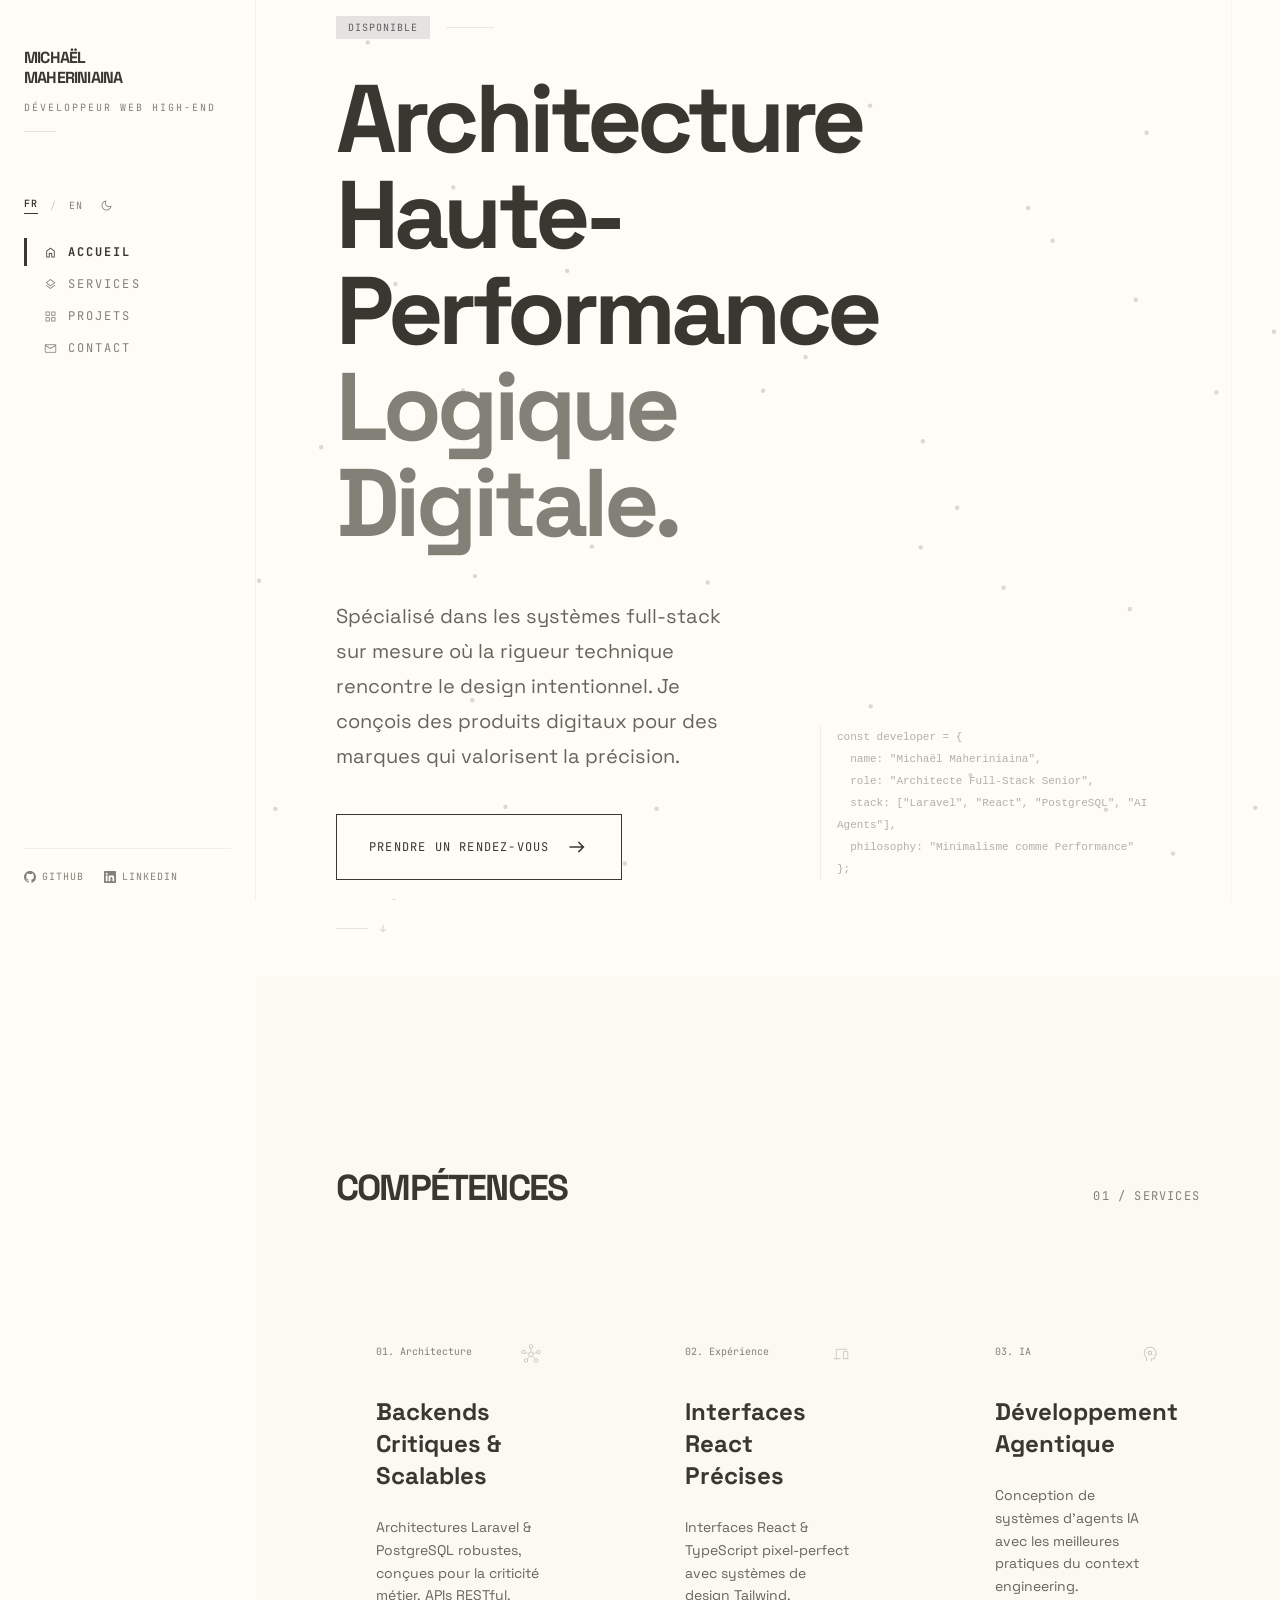
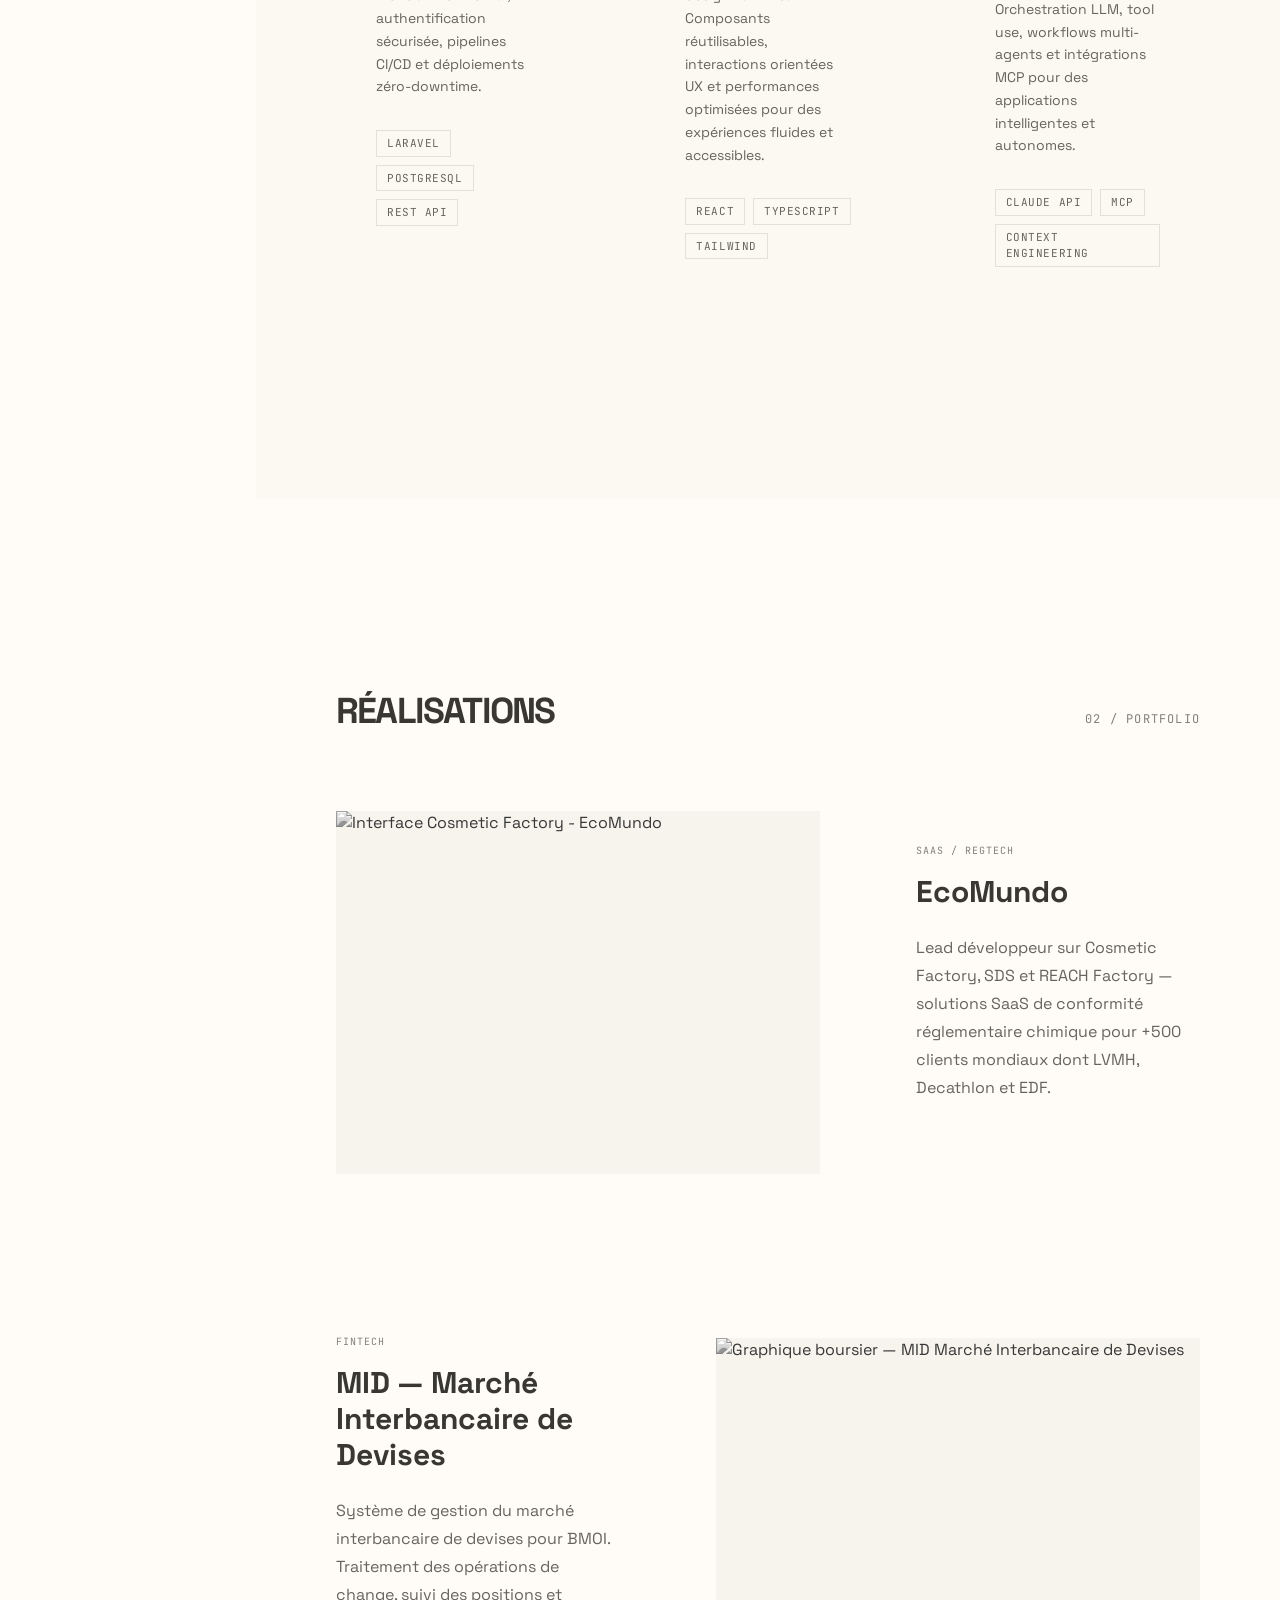
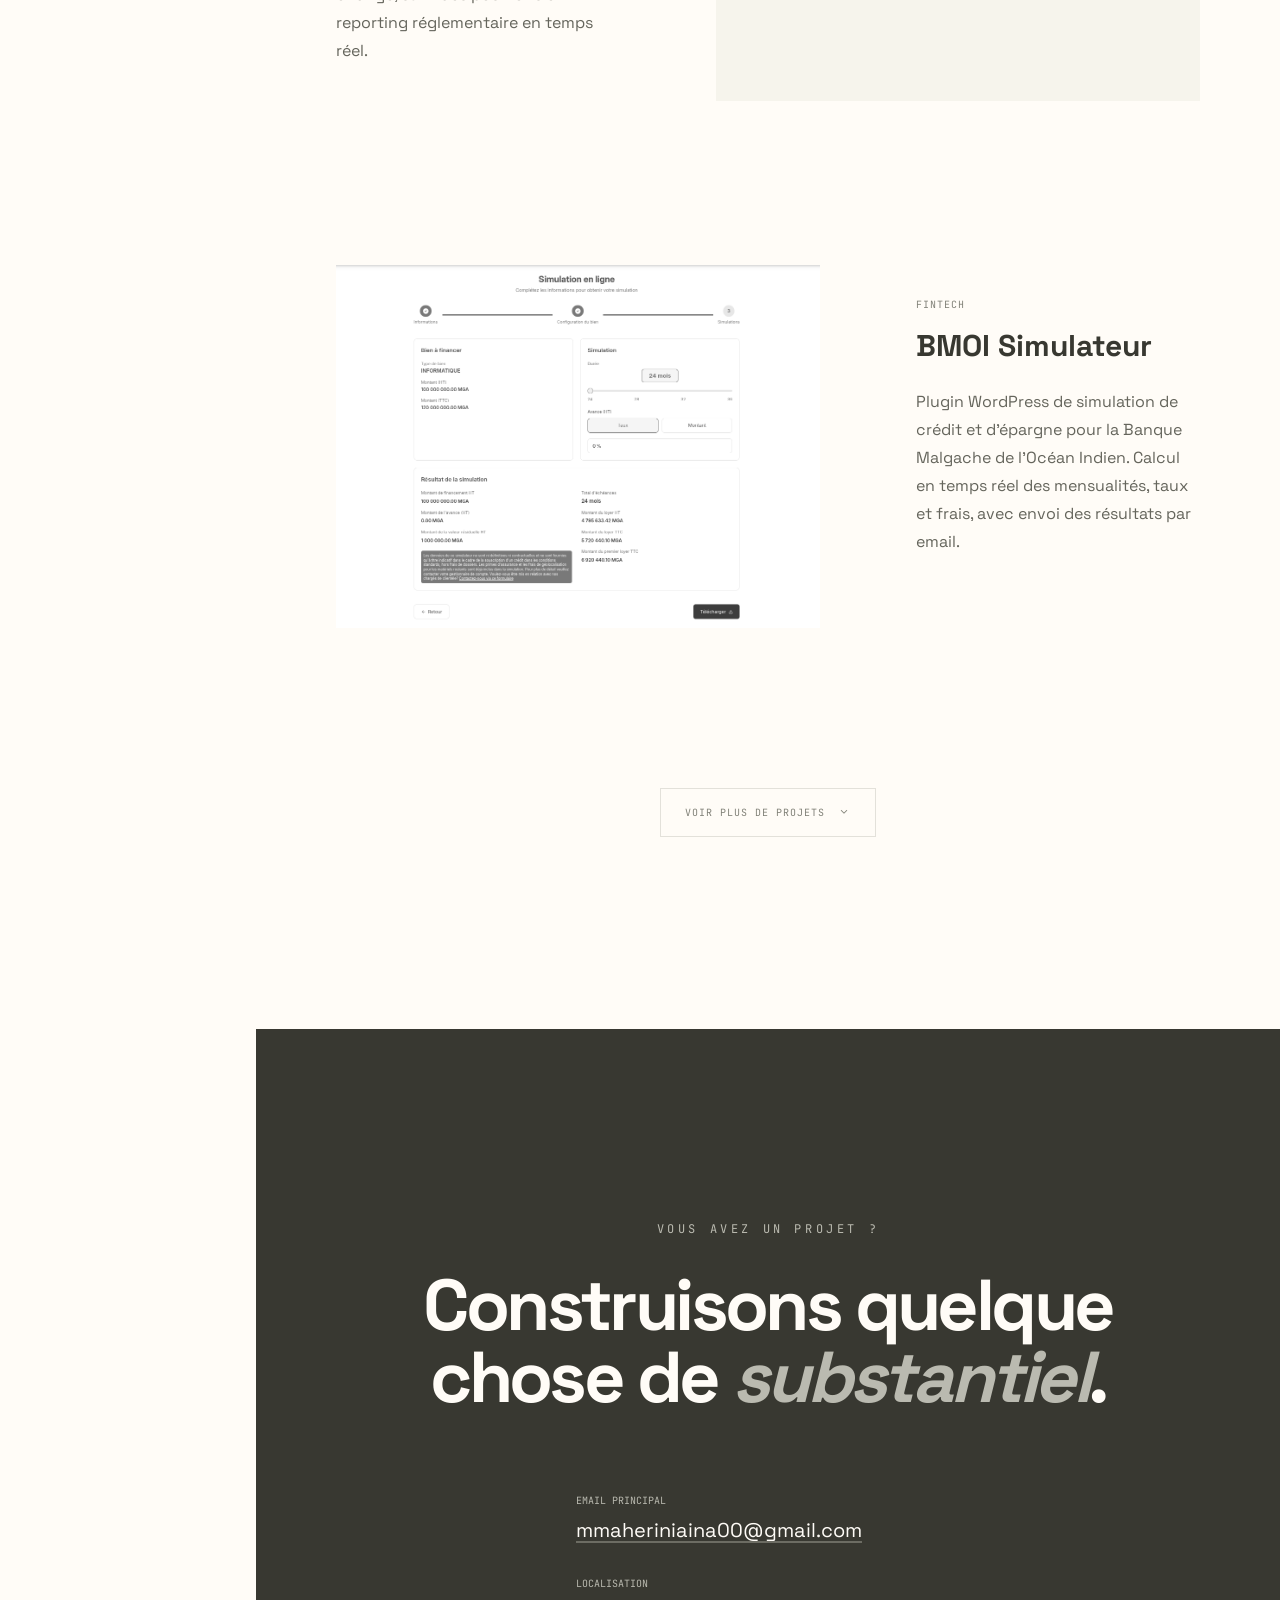
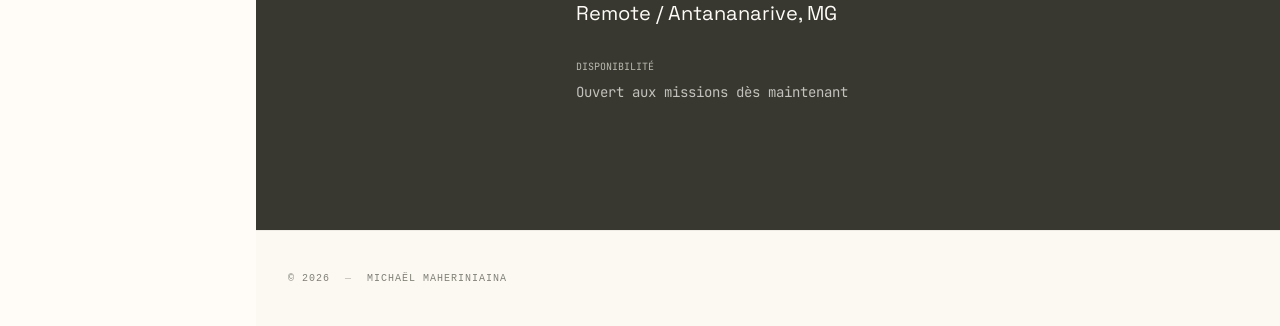
==== commit 3adf9ef5: "chore: SEO" ====
--- a/index.html
+++ b/index.html
@@ -1,4 +1,4 @@
-<!DOCTYPE html><html class="light" lang="fr"> <head><meta charset="utf-8"><meta content="width=device-width, initial-scale=1.0" name="viewport"><link rel="apple-touch-icon" sizes="180x180" href="/apple-touch-icon.png"><link rel="icon" type="image/png" sizes="32x32" href="/favicon-32x32.png"><link rel="icon" type="image/png" sizes="16x16" href="/favicon-16x16.png"><link rel="manifest" href="/site.webmanifest"><link rel="icon" href="/favicon.ico"><meta name="generator" content="Astro v6.1.5"><title>Michaël MAHERINIAINA | Développeur Web High-End</title><meta name="description" content="Michaël Maheriniaina — Architecte Full-Stack Senior spécialisé Laravel, React, PostgreSQL et agents IA. Disponible pour missions freelance haute exigence."><meta name="robots" content="index, follow"><!-- Canonical & hreflang --><link rel="canonical" href="http://localhost:4321/"><link rel="alternate" hreflang="fr" href="http://localhost:4321/"><link rel="alternate" hreflang="en" href="http://localhost:4321/en/"><link rel="alternate" hreflang="x-default" href="http://localhost:4321/"><!-- Open Graph --><meta property="og:type" content="website"><meta property="og:url" content="http://localhost:4321/"><meta property="og:title" content="Michaël MAHERINIAINA | Développeur Web High-End"><meta property="og:description" content="Michaël Maheriniaina — Architecte Full-Stack Senior spécialisé Laravel, React, PostgreSQL et agents IA. Disponible pour missions freelance haute exigence."><meta property="og:locale" content="fr_FR"><meta property="og:locale:alternate" content="en_US"><!-- Twitter Card --><meta name="twitter:card" content="summary"><meta name="twitter:title" content="Michaël MAHERINIAINA | Développeur Web High-End"><meta name="twitter:description" content="Michaël Maheriniaina — Architecte Full-Stack Senior spécialisé Laravel, React, PostgreSQL et agents IA. Disponible pour missions freelance haute exigence."><!-- JSON-LD: Person --><script type="application/ld+json">{"@context":"https://schema.org","@type":"Person","name":"Michaël Maheriniaina","jobTitle":"Senior Full-Stack Architect","url":"http://localhost:4321","email":"mmaheriniaina00@gmail.com","sameAs":["https://github.com/mmaheriniaina00","https://www.linkedin.com/in/michael-maheriniaina/"],"knowsAbout":["Laravel","React","PostgreSQL","AI Agents","TypeScript","MCP"]}</script><script>
+<!DOCTYPE html><html class="light" lang="fr"> <head><meta charset="utf-8"><meta content="width=device-width, initial-scale=1.0" name="viewport"><link rel="apple-touch-icon" sizes="180x180" href="/apple-touch-icon.png"><link rel="icon" type="image/png" sizes="32x32" href="/favicon-32x32.png"><link rel="icon" type="image/png" sizes="16x16" href="/favicon-16x16.png"><link rel="manifest" href="/site.webmanifest"><link rel="icon" href="/favicon.ico"><meta name="generator" content="Astro v6.1.5"><title>Michaël MAHERINIAINA | Développeur Web High-End</title><meta name="description" content="Michaël Maheriniaina — Architecte Full-Stack Senior spécialisé Laravel, React, PostgreSQL et agents IA. Disponible pour missions freelance haute exigence."><meta name="keywords" content="Laravel, React, PostgreSQL, TypeScript, agents IA, MCP, développeur freelance, architecte full-stack, développement web Madagascar, API REST, Claude API"><meta name="robots" content="index, follow"><!-- Canonical & hreflang --><link rel="canonical" href="http://localhost:4321/"><link rel="alternate" hreflang="fr" href="http://localhost:4321/"><link rel="alternate" hreflang="en" href="http://localhost:4321/en/"><link rel="alternate" hreflang="x-default" href="http://localhost:4321/"><!-- Open Graph --><meta property="og:type" content="website"><meta property="og:url" content="http://localhost:4321/"><meta property="og:title" content="Michaël MAHERINIAINA | Développeur Web High-End"><meta property="og:description" content="Michaël Maheriniaina — Architecte Full-Stack Senior spécialisé Laravel, React, PostgreSQL et agents IA. Disponible pour missions freelance haute exigence."><meta property="og:locale" content="fr_FR"><meta property="og:locale:alternate" content="en_US"><!-- Twitter Card --><meta name="twitter:card" content="summary"><meta name="twitter:title" content="Michaël MAHERINIAINA | Développeur Web High-End"><meta name="twitter:description" content="Michaël Maheriniaina — Architecte Full-Stack Senior spécialisé Laravel, React, PostgreSQL et agents IA. Disponible pour missions freelance haute exigence."><!-- JSON-LD: Person --><script type="application/ld+json">{"@context":"https://schema.org","@type":"Person","name":"Michaël Maheriniaina","jobTitle":"Senior Full-Stack Architect","url":"http://localhost:4321","email":"mmaheriniaina00@gmail.com","sameAs":["https://github.com/mmaheriniaina00","https://www.linkedin.com/in/michael-maheriniaina/"],"knowsAbout":["Laravel","React","PostgreSQL","AI Agents","REST API","TypeScript","Tailwind","Claude API","MCP","Context Engineering"]}</script><script>
     (function() {
       var saved = localStorage.getItem('theme');
       var prefersDark = window.matchMedia('(prefers-color-scheme: dark)').matches;
@@ -6,12 +6,12 @@
         document.documentElement.classList.replace('light', 'dark');
       }
     })();
-  </script><link rel="preconnect" href="https://fonts.googleapis.com"><link rel="preconnect" href="https://fonts.gstatic.com" crossorigin><link href="https://fonts.googleapis.com/css2?family=Space+Grotesk:wght@300;400;500;600;700&family=JetBrains+Mono:wght@400;500&display=swap" rel="stylesheet"><link href="https://fonts.googleapis.com/css2?family=Material+Symbols+Outlined:wght,FILL@100..700,0..1&display=swap" rel="stylesheet"><link rel="stylesheet" href="/_astro/style.qcCKGK4_.css"></head> <body class="font-body selection:bg-primary-container selection:text-on-primary-container"> <canvas id="splash-canvas" data-astro-cid-gy6337wa></canvas>  <script type="module">const h=document.getElementById("splash-canvas");if(window.matchMedia("(hover: none)").matches)h.remove();else{let M=function(){return document.documentElement.classList.contains("dark")},g=function(){return M()?"186,186,176":"129,129,120"},L=function(){return M()?"232,230,220":"56,56,49"},R=function(){const i=L(),t=g(),n=m?18:14,o=p?.9:.45;e.beginPath(),e.arc(x,v,n,0,Math.PI*2),e.strokeStyle=`rgba(${t},${o})`,e.lineWidth=m?1.5:1,e.stroke();const w=m?2:2.5;e.beginPath(),e.arc(l,c,w,0,Math.PI*2),e.fillStyle=`rgba(${i},0.85)`,e.fill()},b=function(i){if(e.clearRect(0,0,u,f),l+=(a-l)*.35,c+=(r-c)*.35,x+=(a-x)*.1,v+=(r-v)*.1,i-E>28){const t=a-l,n=r-c,o=Math.sqrt(t*t+n*n);o>1.5&&d.push(new P(l,c,Math.min(o*.04,2))),E=i}for(let t=d.length-1;t>=0;t--)d[t].update(),d[t].draw(),d[t].dead&&d.splice(t,1);for(let t=s.length-1;t>=0;t--)s[t].update(),s[t].draw(),s[t].dead&&s.splice(t,1);R(),y=requestAnimationFrame(b)};const e=h.getContext("2d");let u=window.innerWidth,f=window.innerHeight;h.width=u,h.height=f;let a=-200,r=-200,l=-200,c=-200,x=-200,v=-200,m=!1,p=!1;const d=[],s=[];class P{x;y;vx;vy;radius;life;decay;constructor(t,n,o=1){this.x=t,this.y=n;const w=Math.random()*Math.PI*2,I=(Math.random()*1.2+.3)*o;this.vx=Math.cos(w)*I,this.vy=Math.sin(w)*I,this.radius=Math.random()*5+2,this.life=1,this.decay=.008+Math.random()*.01}update(){this.x+=this.vx,this.y+=this.vy,this.vx*=.94,this.vy*=.94,this.life-=this.decay}draw(){if(this.life<=0)return;e.beginPath(),e.arc(this.x,this.y,this.radius,0,Math.PI*2);const t=this.life*this.life*this.life;e.fillStyle=`rgba(${g()},${(t*.45).toFixed(3)})`,e.fill()}get dead(){return this.life<=0}}class k{x;y;radius;maxRadius;life;constructor(t,n){this.x=t,this.y=n,this.radius=0,this.maxRadius=40+Math.random()*20,this.life=1}update(){this.radius+=1.6,this.life=Math.max(0,1-this.radius/this.maxRadius)}draw(){this.life<=0||(e.beginPath(),e.arc(this.x,this.y,this.radius,0,Math.PI*2),e.strokeStyle=`rgba(${g()},${(this.life*.5).toFixed(3)})`,e.lineWidth=1,e.stroke())}get dead(){return this.life<=0}}let y,E=0;y=requestAnimationFrame(b),window.addEventListener("mousemove",i=>{a=i.clientX,r=i.clientY}),window.addEventListener("mousedown",()=>{p=!0;for(let i=0;i<12;i++)d.push(new P(a,r,3));s.push(new k(a,r)),s.push(new k(a,r)),s[s.length-1].maxRadius=25}),window.addEventListener("mouseup",()=>{p=!1}),document.addEventListener("mouseover",i=>{m=!!i.target.closest('a, button, [role="button"], input, textarea, select, label')}),window.addEventListener("resize",()=>{u=window.innerWidth,f=window.innerHeight,h.width=u,h.height=f}),document.addEventListener("astro:before-swap",()=>{cancelAnimationFrame(y)})}</script> <canvas id="noise-bg" aria-hidden="true" style="position:fixed;inset:0;width:100%;height:100%;z-index:0;pointer-events:none;"></canvas> <script type="module">const f=document.getElementById("noise-bg"),n=f.getContext("2d"),_=Math.PI*2,i=150,O=2.2,U=.18,u=220,z=2.5,S=.008,T=.72,C=70,D=.002,F=.18;let x=[],M="",v=1,r=0,l=0,P=0;const o={x:-9999,y:-9999,vx:0,vy:0};let I=0,L=0;function q(){return getComputedStyle(document.documentElement).getPropertyValue("--color-on-surface").trim()||"#383831"}const X=new MutationObserver(()=>{M=q()});X.observe(document.documentElement,{attributes:!0,attributeFilter:["class"]});function H(){x=[];const e=Math.ceil(r/i)+1,s=Math.ceil(l/i)+1,c=(r-(e-1)*i)/2,a=(l-(s-1)*i)/2;for(let d=0;d<s;d++)for(let t=0;t<e;t++){const m=c+t*i,y=a+d*i;x.push({ox:m,oy:y,x:m,y,vx:0,vy:0,phase:Math.random()*_,freq:.6+Math.random()*.8})}}function N(){v=Math.min(window.devicePixelRatio||1,2),r=window.innerWidth,l=window.innerHeight,f.width=r*v,f.height=l*v,f.style.width=r+"px",f.style.height=l+"px",n.scale(v,v),H()}const V=new ResizeObserver(N);V.observe(document.documentElement);function W(){const e=o.x,s=o.y,c=o.vx,a=o.vy,d=c*c+a*a;for(const t of x){const m=t.ox+Math.sin(P*D*t.freq+t.phase)*C,y=t.oy+Math.cos(P*D*t.freq+t.phase*1.37)*C,h=e-t.x,p=s-t.y,w=h*h+p*p;if(w<u*u&&w>0){const b=Math.sqrt(w),R=(u-b)/u,g=R*R,A=g*z;t.vx-=h/b*A,t.vy-=p/b*A,d>.01&&(t.vx+=c*g*F,t.vy+=a*g*F)}t.vx+=(m-t.x)*S,t.vy+=(y-t.y)*S,t.vx*=T,t.vy*=T,t.x+=t.vx,t.y+=t.vy}P++}function Y(){n.clearRect(0,0,r,l),n.globalAlpha=U,n.fillStyle=M,n.beginPath();for(const e of x)n.moveTo(e.x+O,e.y),n.arc(e.x,e.y,O,0,_);n.fill(),n.globalAlpha=1}const G=window.matchMedia("(prefers-reduced-motion: reduce)").matches;function E(){W(),Y(),L=requestAnimationFrame(E)}document.addEventListener("visibilitychange",()=>{document.hidden?cancelAnimationFrame(L):G||E()});window.addEventListener("pointermove",e=>{const s=performance.now();if(s-I<16)return;const c=s-I||16;o.vx=(e.clientX-o.x)/c,o.vy=(e.clientY-o.y)/c,I=s,o.x=e.clientX,o.y=e.clientY},{passive:!0});window.addEventListener("pointerleave",()=>{o.x=-9999,o.y=-9999,o.vx=0,o.vy=0});M=q();N();G?Y():E();</script> <nav class="hidden md:flex flex-col h-full py-12 px-6 fixed left-0 top-0 w-64 border-r border-outline-variant/20 bg-background z-50"> <div class="mb-16"> <h1 class="text-base font-black tracking-tighter text-on-surface uppercase font-headline leading-tight">Michaël<br>MAHERINIAINA</h1> <p class="font-label text-[10px] uppercase tracking-[0.2em] text-outline mt-3">Développeur Web High-End</p> <div class="w-8 h-px bg-outline-variant/40 mt-4"></div> </div> <div class="mb-6 flex items-center gap-4"> <div class="flex items-center space-x-3 font-label text-[10px] uppercase tracking-widest" aria-label="Language switcher">  <span class="text-on-surface font-semibold border-b border-on-surface pb-0.5 select-none">FR</span> <span class="text-outline/40">/</span> <a class="text-outline hover:text-on-surface transition-colors" href="/en" aria-label="Switch to English">EN</a>  </div> <button data-theme-toggle aria-label="Toggle theme" class="flex items-center gap-1.5 font-label text-[10px] uppercase tracking-[0.2em] text-outline hover:text-on-surface transition-colors cursor-pointer"> <span data-theme-icon class="material-symbols-outlined" style="font-size:15px;line-height:1;font-variation-settings:'FILL' 0,'wght' 300,'GRAD' 0,'opsz' 15;">dark_mode</span> </button> <script type="module">function o(){const e=document.documentElement.classList.contains("dark");document.querySelectorAll("[data-theme-icon]").forEach(t=>{t.textContent=e?"light_mode":"dark_mode"})}o();document.querySelectorAll("[data-theme-toggle]").forEach(e=>{e.addEventListener("click",()=>{const t=document.documentElement.classList.toggle("dark");document.documentElement.classList.toggle("light",!t),localStorage.setItem("theme",t?"dark":"light"),o()})});</script> </div> <div class="flex flex-col space-y-1 grow"> <a class="nav-link active" href="#hero" data-nav-link="hero"> <span class="material-symbols-outlined nav-icon">home</span> <span class="text-xs">Accueil</span> </a><a class="nav-link" href="#services" data-nav-link="services"> <span class="material-symbols-outlined nav-icon">layers</span> <span class="text-xs">Services</span> </a><a class="nav-link" href="#projects" data-nav-link="projects"> <span class="material-symbols-outlined nav-icon">grid_view</span> <span class="text-xs">Projets</span> </a><a class="nav-link" href="#contact" data-nav-link="contact"> <span class="material-symbols-outlined nav-icon">mail</span> <span class="text-xs">Contact</span> </a> </div> <div class="mt-auto space-y-6">  <div class="flex items-center pt-5 -mb-8 border-t border-outline-variant/20"> <div class="flex items-center space-x-5"> <a class="font-label text-[10px] uppercase tracking-widest text-outline hover:text-on-surface transition-colors flex items-center space-x-1.5" href="https://github.com/mmaheriniaina00" aria-label="GitHub"> <svg width="12" height="12" viewBox="0 0 24 24" fill="currentColor" aria-hidden="true"><path d="M12 0C5.37 0 0 5.37 0 12c0 5.31 3.435 9.795 8.205 11.385.6.105.825-.255.825-.57 0-.285-.015-1.23-.015-2.235-3.015.555-3.795-.735-4.035-1.41-.135-.345-.72-1.41-1.23-1.695-.42-.225-1.02-.78-.015-.795.945-.015 1.62.87 1.845 1.23 1.08 1.815 2.805 1.305 3.495.99.105-.78.42-1.305.765-1.605-2.67-.3-5.46-1.335-5.46-5.925 0-1.305.465-2.385 1.23-3.225-.12-.3-.54-1.53.12-3.18 0 0 1.005-.315 3.3 1.23.96-.27 1.98-.405 3-.405s2.04.135 3 .405c2.295-1.56 3.3-1.23 3.3-1.23.66 1.65.24 2.88.12 3.18.765.84 1.23 1.905 1.23 3.225 0 4.605-2.805 5.625-5.475 5.925.435.375.81 1.095.81 2.22 0 1.605-.015 2.895-.015 3.3 0 .315.225.69.825.57A12.02 12.02 0 0 0 24 12c0-6.63-5.37-12-12-12z"/></svg> <span>GitHub</span> </a><a class="font-label text-[10px] uppercase tracking-widest text-outline hover:text-on-surface transition-colors flex items-center space-x-1.5" href="https://www.linkedin.com/in/michael-maheriniaina/" aria-label="LinkedIn"> <svg width="12" height="12" viewBox="0 0 24 24" fill="currentColor" aria-hidden="true"><path d="M20.447 20.452h-3.554v-5.569c0-1.328-.027-3.037-1.852-3.037-1.853 0-2.136 1.445-2.136 2.939v5.667H9.351V9h3.414v1.561h.046c.477-.9 1.637-1.85 3.37-1.85 3.601 0 4.267 2.37 4.267 5.455v6.286zM5.337 7.433a2.062 2.062 0 0 1-2.063-2.065 2.064 2.064 0 1 1 2.063 2.065zm1.782 13.019H3.555V9h3.564v11.452zM22.225 0H1.771C.792 0 0 .774 0 1.729v20.542C0 23.227.792 24 1.771 24h20.451C23.2 24 24 23.227 24 22.271V1.729C24 .774 23.2 0 22.222 0h.003z"/></svg> <span>LinkedIn</span> </a> </div> </div> </div> </nav> <header class="md:hidden sticky top-0 bg-surface z-50 border-b border-outline-variant/10" data-astro-cid-sm7faef2> <div class="flex justify-between items-center px-6 py-4" data-astro-cid-sm7faef2> <h1 class="font-headline font-bold text-lg tracking-tighter uppercase" data-astro-cid-sm7faef2>Michaël Maheriniaina</h1> <div class="flex items-center space-x-4" data-astro-cid-sm7faef2> <div class="flex items-center space-x-3 font-label text-[10px] uppercase tracking-widest" aria-label="Language switcher">  <span class="text-on-surface font-semibold border-b border-on-surface pb-0.5 select-none">FR</span> <span class="text-outline/40">/</span> <a class="text-outline hover:text-on-surface transition-colors" href="/en" aria-label="Switch to English">EN</a>  </div> <button data-theme-toggle aria-label="Toggle theme" class="flex items-center gap-1.5 font-label text-[10px] uppercase tracking-[0.2em] text-outline hover:text-on-surface transition-colors cursor-pointer"> <span data-theme-icon class="material-symbols-outlined" style="font-size:15px;line-height:1;font-variation-settings:'FILL' 0,'wght' 300,'GRAD' 0,'opsz' 15;">dark_mode</span> </button>  <button id="mobile-menu-toggle" aria-label="Toggle menu" aria-expanded="false" data-open="false" class="flex items-center justify-center text-outline hover:text-on-surface transition-colors" data-astro-cid-sm7faef2> <span class="icon-menu material-symbols-outlined" style="font-size:20px;line-height:1;" data-astro-cid-sm7faef2>menu</span> <span class="icon-close material-symbols-outlined" style="font-size:20px;line-height:1;" data-astro-cid-sm7faef2>close</span> </button> </div> </div> <!-- Floating nav drawer — absolutely positioned, does not push page content --> <nav id="mobile-nav-drawer" class="mobile-drawer absolute left-0 right-0 top-full bg-surface border-b border-outline-variant/10 overflow-hidden z-40" aria-label="Mobile navigation" data-astro-cid-sm7faef2> <div class="px-6 py-5 flex flex-col space-y-1" data-astro-cid-sm7faef2> <a class="nav-link mobile-nav-link active" href="#hero" data-nav-link="hero" data-astro-cid-sm7faef2> <span class="material-symbols-outlined nav-icon" data-astro-cid-sm7faef2>home</span> <span class="text-xs" data-astro-cid-sm7faef2>Accueil</span> </a><a class="nav-link mobile-nav-link" href="#services" data-nav-link="services" data-astro-cid-sm7faef2> <span class="material-symbols-outlined nav-icon" data-astro-cid-sm7faef2>layers</span> <span class="text-xs" data-astro-cid-sm7faef2>Services</span> </a><a class="nav-link mobile-nav-link" href="#projects" data-nav-link="projects" data-astro-cid-sm7faef2> <span class="material-symbols-outlined nav-icon" data-astro-cid-sm7faef2>grid_view</span> <span class="text-xs" data-astro-cid-sm7faef2>Projets</span> </a><a class="nav-link mobile-nav-link" href="#contact" data-nav-link="contact" data-astro-cid-sm7faef2> <span class="material-symbols-outlined nav-icon" data-astro-cid-sm7faef2>mail</span> <span class="text-xs" data-astro-cid-sm7faef2>Contact</span> </a> </div> </nav> </header>  <script type="module">const e=document.getElementById("mobile-menu-toggle"),t=document.getElementById("mobile-nav-drawer");function s(){t?.classList.add("is-open"),e?.setAttribute("data-open","true"),e?.setAttribute("aria-expanded","true"),document.body.style.overflow="hidden"}function n(){t?.classList.remove("is-open"),e?.setAttribute("data-open","false"),e?.setAttribute("aria-expanded","false"),document.body.style.overflow=""}e?.addEventListener("click",()=>{t?.classList.contains("is-open")?n():s()});document.querySelectorAll(".mobile-nav-link").forEach(o=>{o.addEventListener("click",n)});</script> <main class="md:ml-64 min-h-screen relative"> <div class="fixed right-12 top-0 h-full w-px bg-outline-variant/10 hidden lg:block"></div> <section class="relative px-8 lg:px-20 flex flex-col justify-center min-h-screen pb-24" id="hero" data-astro-cid-nlow4r3u> <div class="w-full flex flex-col lg:flex-row lg:items-end gap-20" data-astro-cid-nlow4r3u> <!-- Main content --> <div class="flex-1 min-w-0" data-astro-cid-nlow4r3u> <div class="mb-8 mt-4 flex items-center space-x-4 hero-fade" style="--delay: 0ms" data-astro-cid-nlow4r3u> <span class="font-label text-[10px] uppercase tracking-widest text-primary px-3 py-1 bg-primary-container" data-astro-cid-nlow4r3u>Disponible</span> <span class="w-12 h-px bg-outline-variant/30" data-astro-cid-nlow4r3u></span> <span class="font-label text-[10px] uppercase tracking-widest text-outline" title="Portfolio version" data-astro-cid-nlow4r3u></span> </div> <h2 class="font-headline text-5xl md:text-7xl lg:text-8xl font-bold tracking-tighter leading-none text-on-background mb-12" data-astro-cid-nlow4r3u> <span class="block hero-fade" style="--delay: 200ms" data-astro-cid-nlow4r3u>Architecture</span> <span class="block hero-fade" style="--delay: 320ms" data-astro-cid-nlow4r3u>Haute-Performance</span> <span class="block text-outline hero-fade" style="--delay: 440ms" data-astro-cid-nlow4r3u>Logique Digitale.</span> </h2> <p class="text-lg md:text-xl text-on-surface-variant leading-[1.75] mb-10 max-w-xl hero-fade" style="--delay: 580ms" data-astro-cid-nlow4r3u> Spécialisé dans les systèmes full-stack sur mesure où la rigueur technique rencontre le design intentionnel. Je conçois des produits digitaux pour des marques qui valorisent la précision. </p> <div class="hero-fade" style="--delay: 700ms" data-astro-cid-nlow4r3u> <a class="inline-flex items-center space-x-4 border border-on-background text-on-background px-8 py-5 group hover:bg-on-background hover:text-surface transition-all duration-300" href="#contact" data-astro-cid-nlow4r3u> <span class="font-label text-xs uppercase tracking-widest" data-astro-cid-nlow4r3u>Prendre un rendez-vous</span> <span class="material-symbols-outlined group-hover:translate-x-1 transition-transform" data-astro-cid-nlow4r3u>arrow_right_alt</span> </a> </div> </div> <!-- Code Snippet — right column on large screens --> <div class="lg:w-95 lg:shrink-0 font-label text-[11px] text-on-surface-variant/50 leading-loose pl-4 border-l border-outline-variant/20 hero-fade" style="--delay: 840ms" data-astro-cid-nlow4r3u> <code class="block" data-astro-cid-nlow4r3u>
+  </script><link rel="preconnect" href="https://fonts.googleapis.com"><link rel="preconnect" href="https://fonts.gstatic.com" crossorigin><link href="https://fonts.googleapis.com/css2?family=Space+Grotesk:wght@300;400;500;600;700&family=JetBrains+Mono:wght@400;500&display=swap" rel="stylesheet"><link href="https://fonts.googleapis.com/css2?family=Material+Symbols+Outlined:wght,FILL@100..700,0..1&display=swap" rel="stylesheet"><link rel="stylesheet" href="/_astro/style.Cr8-IlJp.css"></head> <body class="font-body selection:bg-primary-container selection:text-on-primary-container"> <canvas id="splash-canvas" data-astro-cid-gy6337wa></canvas>  <script type="module">const h=document.getElementById("splash-canvas");if(window.matchMedia("(hover: none)").matches)h.remove();else{let M=function(){return document.documentElement.classList.contains("dark")},g=function(){return M()?"186,186,176":"129,129,120"},L=function(){return M()?"232,230,220":"56,56,49"},R=function(){const i=L(),t=g(),n=m?18:14,o=p?.9:.45;e.beginPath(),e.arc(x,v,n,0,Math.PI*2),e.strokeStyle=`rgba(${t},${o})`,e.lineWidth=m?1.5:1,e.stroke();const w=m?2:2.5;e.beginPath(),e.arc(l,c,w,0,Math.PI*2),e.fillStyle=`rgba(${i},0.85)`,e.fill()},b=function(i){if(e.clearRect(0,0,u,f),l+=(a-l)*.35,c+=(r-c)*.35,x+=(a-x)*.1,v+=(r-v)*.1,i-E>28){const t=a-l,n=r-c,o=Math.sqrt(t*t+n*n);o>1.5&&d.push(new P(l,c,Math.min(o*.04,2))),E=i}for(let t=d.length-1;t>=0;t--)d[t].update(),d[t].draw(),d[t].dead&&d.splice(t,1);for(let t=s.length-1;t>=0;t--)s[t].update(),s[t].draw(),s[t].dead&&s.splice(t,1);R(),y=requestAnimationFrame(b)};const e=h.getContext("2d");let u=window.innerWidth,f=window.innerHeight;h.width=u,h.height=f;let a=-200,r=-200,l=-200,c=-200,x=-200,v=-200,m=!1,p=!1;const d=[],s=[];class P{x;y;vx;vy;radius;life;decay;constructor(t,n,o=1){this.x=t,this.y=n;const w=Math.random()*Math.PI*2,I=(Math.random()*1.2+.3)*o;this.vx=Math.cos(w)*I,this.vy=Math.sin(w)*I,this.radius=Math.random()*5+2,this.life=1,this.decay=.008+Math.random()*.01}update(){this.x+=this.vx,this.y+=this.vy,this.vx*=.94,this.vy*=.94,this.life-=this.decay}draw(){if(this.life<=0)return;e.beginPath(),e.arc(this.x,this.y,this.radius,0,Math.PI*2);const t=this.life*this.life*this.life;e.fillStyle=`rgba(${g()},${(t*.45).toFixed(3)})`,e.fill()}get dead(){return this.life<=0}}class k{x;y;radius;maxRadius;life;constructor(t,n){this.x=t,this.y=n,this.radius=0,this.maxRadius=40+Math.random()*20,this.life=1}update(){this.radius+=1.6,this.life=Math.max(0,1-this.radius/this.maxRadius)}draw(){this.life<=0||(e.beginPath(),e.arc(this.x,this.y,this.radius,0,Math.PI*2),e.strokeStyle=`rgba(${g()},${(this.life*.5).toFixed(3)})`,e.lineWidth=1,e.stroke())}get dead(){return this.life<=0}}let y,E=0;y=requestAnimationFrame(b),window.addEventListener("mousemove",i=>{a=i.clientX,r=i.clientY}),window.addEventListener("mousedown",()=>{p=!0;for(let i=0;i<12;i++)d.push(new P(a,r,3));s.push(new k(a,r)),s.push(new k(a,r)),s[s.length-1].maxRadius=25}),window.addEventListener("mouseup",()=>{p=!1}),document.addEventListener("mouseover",i=>{m=!!i.target.closest('a, button, [role="button"], input, textarea, select, label')}),window.addEventListener("resize",()=>{u=window.innerWidth,f=window.innerHeight,h.width=u,h.height=f}),document.addEventListener("astro:before-swap",()=>{cancelAnimationFrame(y)})}</script> <canvas id="noise-bg" aria-hidden="true" style="position:fixed;inset:0;width:100%;height:100%;z-index:0;pointer-events:none;"></canvas> <script type="module">const f=document.getElementById("noise-bg"),n=f.getContext("2d"),_=Math.PI*2,i=150,O=2.2,U=.18,u=220,z=2.5,S=.008,T=.72,C=70,D=.002,F=.18;let x=[],M="",v=1,r=0,l=0,P=0;const o={x:-9999,y:-9999,vx:0,vy:0};let I=0,L=0;function q(){return getComputedStyle(document.documentElement).getPropertyValue("--color-on-surface").trim()||"#383831"}const X=new MutationObserver(()=>{M=q()});X.observe(document.documentElement,{attributes:!0,attributeFilter:["class"]});function H(){x=[];const e=Math.ceil(r/i)+1,s=Math.ceil(l/i)+1,c=(r-(e-1)*i)/2,a=(l-(s-1)*i)/2;for(let d=0;d<s;d++)for(let t=0;t<e;t++){const m=c+t*i,y=a+d*i;x.push({ox:m,oy:y,x:m,y,vx:0,vy:0,phase:Math.random()*_,freq:.6+Math.random()*.8})}}function N(){v=Math.min(window.devicePixelRatio||1,2),r=window.innerWidth,l=window.innerHeight,f.width=r*v,f.height=l*v,f.style.width=r+"px",f.style.height=l+"px",n.scale(v,v),H()}const V=new ResizeObserver(N);V.observe(document.documentElement);function W(){const e=o.x,s=o.y,c=o.vx,a=o.vy,d=c*c+a*a;for(const t of x){const m=t.ox+Math.sin(P*D*t.freq+t.phase)*C,y=t.oy+Math.cos(P*D*t.freq+t.phase*1.37)*C,h=e-t.x,p=s-t.y,w=h*h+p*p;if(w<u*u&&w>0){const b=Math.sqrt(w),R=(u-b)/u,g=R*R,A=g*z;t.vx-=h/b*A,t.vy-=p/b*A,d>.01&&(t.vx+=c*g*F,t.vy+=a*g*F)}t.vx+=(m-t.x)*S,t.vy+=(y-t.y)*S,t.vx*=T,t.vy*=T,t.x+=t.vx,t.y+=t.vy}P++}function Y(){n.clearRect(0,0,r,l),n.globalAlpha=U,n.fillStyle=M,n.beginPath();for(const e of x)n.moveTo(e.x+O,e.y),n.arc(e.x,e.y,O,0,_);n.fill(),n.globalAlpha=1}const G=window.matchMedia("(prefers-reduced-motion: reduce)").matches;function E(){W(),Y(),L=requestAnimationFrame(E)}document.addEventListener("visibilitychange",()=>{document.hidden?cancelAnimationFrame(L):G||E()});window.addEventListener("pointermove",e=>{const s=performance.now();if(s-I<16)return;const c=s-I||16;o.vx=(e.clientX-o.x)/c,o.vy=(e.clientY-o.y)/c,I=s,o.x=e.clientX,o.y=e.clientY},{passive:!0});window.addEventListener("pointerleave",()=>{o.x=-9999,o.y=-9999,o.vx=0,o.vy=0});M=q();N();G?Y():E();</script> <nav class="hidden md:flex flex-col h-full py-12 px-6 fixed left-0 top-0 w-64 border-r border-outline-variant/20 bg-background z-50"> <div class="mb-16"> <h1 class="text-base font-black tracking-tighter text-on-surface uppercase font-headline leading-tight">Michaël<br>MAHERINIAINA</h1> <p class="font-label text-[10px] uppercase tracking-[0.2em] text-outline mt-3">Développeur Web High-End</p> <div class="w-8 h-px bg-outline-variant/40 mt-4"></div> </div> <div class="mb-6 flex items-center gap-4"> <div class="flex items-center space-x-3 font-label text-[10px] uppercase tracking-widest" aria-label="Language switcher">  <span class="text-on-surface font-semibold border-b border-on-surface pb-0.5 select-none">FR</span> <span class="text-outline/40">/</span> <a class="text-outline hover:text-on-surface transition-colors" href="/en" aria-label="Switch to English">EN</a>  </div> <button data-theme-toggle aria-label="Toggle theme" class="flex items-center gap-1.5 font-label text-[10px] uppercase tracking-[0.2em] text-outline hover:text-on-surface transition-colors cursor-pointer"> <span data-theme-icon class="material-symbols-outlined" style="font-size:15px;line-height:1;font-variation-settings:'FILL' 0,'wght' 300,'GRAD' 0,'opsz' 15;">dark_mode</span> </button> <script type="module">function o(){const e=document.documentElement.classList.contains("dark");document.querySelectorAll("[data-theme-icon]").forEach(t=>{t.textContent=e?"light_mode":"dark_mode"})}o();document.querySelectorAll("[data-theme-toggle]").forEach(e=>{e.addEventListener("click",()=>{const t=document.documentElement.classList.toggle("dark");document.documentElement.classList.toggle("light",!t),localStorage.setItem("theme",t?"dark":"light"),o()})});</script> </div> <div class="flex flex-col space-y-1 grow"> <a class="nav-link active" href="#hero" data-nav-link="hero"> <span class="material-symbols-outlined nav-icon">home</span> <span class="text-xs">Accueil</span> </a><a class="nav-link" href="#services" data-nav-link="services"> <span class="material-symbols-outlined nav-icon">layers</span> <span class="text-xs">Services</span> </a><a class="nav-link" href="#projects" data-nav-link="projects"> <span class="material-symbols-outlined nav-icon">grid_view</span> <span class="text-xs">Projets</span> </a><a class="nav-link" href="#contact" data-nav-link="contact"> <span class="material-symbols-outlined nav-icon">mail</span> <span class="text-xs">Contact</span> </a> </div> <div class="mt-auto space-y-6">  <div class="flex items-center pt-5 -mb-8 border-t border-outline-variant/20"> <div class="flex items-center space-x-5"> <a class="font-label text-[10px] uppercase tracking-widest text-outline hover:text-on-surface transition-colors flex items-center space-x-1.5" href="https://github.com/mmaheriniaina00" aria-label="GitHub"> <svg width="12" height="12" viewBox="0 0 24 24" fill="currentColor" aria-hidden="true"><path d="M12 0C5.37 0 0 5.37 0 12c0 5.31 3.435 9.795 8.205 11.385.6.105.825-.255.825-.57 0-.285-.015-1.23-.015-2.235-3.015.555-3.795-.735-4.035-1.41-.135-.345-.72-1.41-1.23-1.695-.42-.225-1.02-.78-.015-.795.945-.015 1.62.87 1.845 1.23 1.08 1.815 2.805 1.305 3.495.99.105-.78.42-1.305.765-1.605-2.67-.3-5.46-1.335-5.46-5.925 0-1.305.465-2.385 1.23-3.225-.12-.3-.54-1.53.12-3.18 0 0 1.005-.315 3.3 1.23.96-.27 1.98-.405 3-.405s2.04.135 3 .405c2.295-1.56 3.3-1.23 3.3-1.23.66 1.65.24 2.88.12 3.18.765.84 1.23 1.905 1.23 3.225 0 4.605-2.805 5.625-5.475 5.925.435.375.81 1.095.81 2.22 0 1.605-.015 2.895-.015 3.3 0 .315.225.69.825.57A12.02 12.02 0 0 0 24 12c0-6.63-5.37-12-12-12z"/></svg> <span>GitHub</span> </a><a class="font-label text-[10px] uppercase tracking-widest text-outline hover:text-on-surface transition-colors flex items-center space-x-1.5" href="https://www.linkedin.com/in/michael-maheriniaina/" aria-label="LinkedIn"> <svg width="12" height="12" viewBox="0 0 24 24" fill="currentColor" aria-hidden="true"><path d="M20.447 20.452h-3.554v-5.569c0-1.328-.027-3.037-1.852-3.037-1.853 0-2.136 1.445-2.136 2.939v5.667H9.351V9h3.414v1.561h.046c.477-.9 1.637-1.85 3.37-1.85 3.601 0 4.267 2.37 4.267 5.455v6.286zM5.337 7.433a2.062 2.062 0 0 1-2.063-2.065 2.064 2.064 0 1 1 2.063 2.065zm1.782 13.019H3.555V9h3.564v11.452zM22.225 0H1.771C.792 0 0 .774 0 1.729v20.542C0 23.227.792 24 1.771 24h20.451C23.2 24 24 23.227 24 22.271V1.729C24 .774 23.2 0 22.222 0h.003z"/></svg> <span>LinkedIn</span> </a> </div> </div> </div> </nav> <header class="md:hidden sticky top-0 bg-surface z-50 border-b border-outline-variant/10" data-astro-cid-sm7faef2> <div class="flex justify-between items-center px-6 py-4" data-astro-cid-sm7faef2> <h1 class="font-headline font-bold text-lg tracking-tighter uppercase" data-astro-cid-sm7faef2>Michaël Maheriniaina</h1> <div class="flex items-center space-x-4" data-astro-cid-sm7faef2> <div class="flex items-center space-x-3 font-label text-[10px] uppercase tracking-widest" aria-label="Language switcher">  <span class="text-on-surface font-semibold border-b border-on-surface pb-0.5 select-none">FR</span> <span class="text-outline/40">/</span> <a class="text-outline hover:text-on-surface transition-colors" href="/en" aria-label="Switch to English">EN</a>  </div> <button data-theme-toggle aria-label="Toggle theme" class="flex items-center gap-1.5 font-label text-[10px] uppercase tracking-[0.2em] text-outline hover:text-on-surface transition-colors cursor-pointer"> <span data-theme-icon class="material-symbols-outlined" style="font-size:15px;line-height:1;font-variation-settings:'FILL' 0,'wght' 300,'GRAD' 0,'opsz' 15;">dark_mode</span> </button>  <button id="mobile-menu-toggle" aria-label="Toggle menu" aria-expanded="false" data-open="false" class="flex items-center justify-center text-outline hover:text-on-surface transition-colors" data-astro-cid-sm7faef2> <span class="icon-menu material-symbols-outlined" style="font-size:20px;line-height:1;" data-astro-cid-sm7faef2>menu</span> <span class="icon-close material-symbols-outlined" style="font-size:20px;line-height:1;" data-astro-cid-sm7faef2>close</span> </button> </div> </div> <!-- Floating nav drawer — absolutely positioned, does not push page content --> <nav id="mobile-nav-drawer" class="mobile-drawer absolute left-0 right-0 top-full bg-surface border-b border-outline-variant/10 overflow-hidden z-40" aria-label="Mobile navigation" data-astro-cid-sm7faef2> <div class="px-6 py-5 flex flex-col space-y-1" data-astro-cid-sm7faef2> <a class="nav-link mobile-nav-link active" href="#hero" data-nav-link="hero" data-astro-cid-sm7faef2> <span class="material-symbols-outlined nav-icon" data-astro-cid-sm7faef2>home</span> <span class="text-xs" data-astro-cid-sm7faef2>Accueil</span> </a><a class="nav-link mobile-nav-link" href="#services" data-nav-link="services" data-astro-cid-sm7faef2> <span class="material-symbols-outlined nav-icon" data-astro-cid-sm7faef2>layers</span> <span class="text-xs" data-astro-cid-sm7faef2>Services</span> </a><a class="nav-link mobile-nav-link" href="#projects" data-nav-link="projects" data-astro-cid-sm7faef2> <span class="material-symbols-outlined nav-icon" data-astro-cid-sm7faef2>grid_view</span> <span class="text-xs" data-astro-cid-sm7faef2>Projets</span> </a><a class="nav-link mobile-nav-link" href="#contact" data-nav-link="contact" data-astro-cid-sm7faef2> <span class="material-symbols-outlined nav-icon" data-astro-cid-sm7faef2>mail</span> <span class="text-xs" data-astro-cid-sm7faef2>Contact</span> </a> </div> </nav> </header>  <script type="module">const e=document.getElementById("mobile-menu-toggle"),t=document.getElementById("mobile-nav-drawer");function s(){t?.classList.add("is-open"),e?.setAttribute("data-open","true"),e?.setAttribute("aria-expanded","true"),document.body.style.overflow="hidden"}function n(){t?.classList.remove("is-open"),e?.setAttribute("data-open","false"),e?.setAttribute("aria-expanded","false"),document.body.style.overflow=""}e?.addEventListener("click",()=>{t?.classList.contains("is-open")?n():s()});document.querySelectorAll(".mobile-nav-link").forEach(o=>{o.addEventListener("click",n)});</script> <main class="md:ml-64 min-h-screen relative"> <div class="fixed right-12 top-0 h-full w-px bg-outline-variant/10 hidden lg:block"></div> <section class="relative px-8 lg:px-20 flex flex-col justify-center min-h-screen pb-24" id="hero" data-astro-cid-nlow4r3u> <div class="w-full flex flex-col lg:flex-row lg:items-end gap-20" data-astro-cid-nlow4r3u> <!-- Main content --> <div class="flex-1 min-w-0" data-astro-cid-nlow4r3u> <div class="mb-8 mt-4 flex items-center space-x-4 hero-fade" style="--delay: 0ms" data-astro-cid-nlow4r3u> <span class="font-label text-[10px] uppercase tracking-widest text-primary px-3 py-1 bg-primary-container" data-astro-cid-nlow4r3u>Disponible</span> <span class="w-12 h-px bg-outline-variant/30" data-astro-cid-nlow4r3u></span> <span class="font-label text-[10px] uppercase tracking-widest text-outline" title="Portfolio version" data-astro-cid-nlow4r3u></span> </div> <h2 class="font-headline text-5xl md:text-7xl lg:text-8xl font-bold tracking-tighter leading-none text-on-background mb-12" data-astro-cid-nlow4r3u> <span class="block hero-fade" style="--delay: 200ms" data-astro-cid-nlow4r3u>Architecture</span> <span class="block hero-fade" style="--delay: 320ms" data-astro-cid-nlow4r3u>Haute-Performance</span> <span class="block text-outline hero-fade" style="--delay: 440ms" data-astro-cid-nlow4r3u>Logique Digitale.</span> </h2> <p class="text-lg md:text-xl text-on-surface-variant leading-[1.75] mb-10 max-w-xl hero-fade" style="--delay: 580ms" data-astro-cid-nlow4r3u> Spécialisé dans les systèmes full-stack sur mesure où la rigueur technique rencontre le design intentionnel. Je conçois des produits digitaux pour des marques qui valorisent la précision. </p> <div class="hero-fade" style="--delay: 700ms" data-astro-cid-nlow4r3u> <a class="inline-flex items-center space-x-4 border border-on-background text-on-background px-8 py-5 group hover:bg-on-background hover:text-surface transition-all duration-300" href="#contact" data-astro-cid-nlow4r3u> <span class="font-label text-xs uppercase tracking-widest" data-astro-cid-nlow4r3u>Prendre un rendez-vous</span> <span class="material-symbols-outlined group-hover:translate-x-1 transition-transform" data-astro-cid-nlow4r3u>arrow_right_alt</span> </a> </div> </div> <!-- Code Snippet — right column on large screens --> <div class="lg:w-95 lg:shrink-0 font-label text-[11px] text-on-surface-variant/50 leading-loose pl-4 border-l border-outline-variant/20 hero-fade" style="--delay: 840ms" data-astro-cid-nlow4r3u> <code class="block" data-astro-cid-nlow4r3u>
 const developer = {<br data-astro-cid-nlow4r3u>
 &nbsp;&nbsp;name: "Michaël Maheriniaina",<br data-astro-cid-nlow4r3u>
 &nbsp;&nbsp;role: "Architecte Full-Stack Senior",<br data-astro-cid-nlow4r3u>
 &nbsp;&nbsp;stack: [&quot;Laravel&quot;, &quot;React&quot;, &quot;PostgreSQL&quot;, &quot;AI Agents&quot;],<br data-astro-cid-nlow4r3u>
 &nbsp;&nbsp;philosophy: "Minimalisme comme Performance"<br data-astro-cid-nlow4r3u> };
 </code> </div> </div> <!-- Scroll indicator --> <div class="absolute bottom-10 left-8 lg:left-20 font-label text-[10px] text-outline/40 tracking-widest flex items-center space-x-3 hero-fade" style="--delay: 880ms" data-astro-cid-nlow4r3u> <span class="w-8 h-px bg-outline/20" data-astro-cid-nlow4r3u></span> <span data-astro-cid-nlow4r3u>↓</span> </div> </section> <section class="bg-surface-container-low min-h-screen py-48 px-8 lg:px-20 flex items-center" id="services"> <div class="max-w-6xl mx-auto w-full"> <div class="flex flex-col md:flex-row justify-between items-baseline mb-24 gap-8"> <h3 class="font-headline text-4xl font-bold tracking-tighter uppercase">Compétences</h3> <p class="font-label text-xs text-outline uppercase tracking-widest">01 / Services</p> </div> <div class="grid md:grid-cols-3 gap-16"> <div class="bg-surface-container-low p-10 hover:bg-surface transition-colors duration-300 group"> <div class="flex items-start justify-between mb-8"> <span class="font-label text-[10px] text-outline">01. Architecture</span> <span class="material-symbols-outlined text-outline-variant group-hover:text-primary transition-colors duration-300" style="font-size:20px;font-variation-settings:'FILL' 0,'wght' 200,'GRAD' 0,'opsz' 20;">hub</span> </div> <h4 class="font-headline text-2xl font-bold mb-6">Backends Critiques &amp; Scalables</h4> <p class="text-on-surface-variant text-sm leading-relaxed mb-8">Architectures Laravel &amp; PostgreSQL robustes, conçues pour la criticité métier. APIs RESTful, authentification sécurisée, pipelines CI/CD et déploiements zéro-downtime.</p> <div class="flex flex-wrap gap-2"> <span class="text-[11px] font-label uppercase tracking-wider px-2.5 py-1 border border-outline-variant/40 text-on-surface-variant">Laravel</span><span class="text-[11px] font-label uppercase tracking-wider px-2.5 py-1 border border-outline-variant/40 text-on-surface-variant">PostgreSQL</span><span class="text-[11px] font-label uppercase tracking-wider px-2.5 py-1 border border-outline-variant/40 text-on-surface-variant">REST API</span> </div> </div><div class="bg-surface-container-low p-10 hover:bg-surface transition-colors duration-300 group"> <div class="flex items-start justify-between mb-8"> <span class="font-label text-[10px] text-outline">02. Expérience</span> <span class="material-symbols-outlined text-outline-variant group-hover:text-primary transition-colors duration-300" style="font-size:20px;font-variation-settings:'FILL' 0,'wght' 200,'GRAD' 0,'opsz' 20;">devices</span> </div> <h4 class="font-headline text-2xl font-bold mb-6">Interfaces React Précises</h4> <p class="text-on-surface-variant text-sm leading-relaxed mb-8">Interfaces React &amp; TypeScript pixel-perfect avec systèmes de design Tailwind. Composants réutilisables, interactions orientées UX et performances optimisées pour des expériences fluides et accessibles.</p> <div class="flex flex-wrap gap-2"> <span class="text-[11px] font-label uppercase tracking-wider px-2.5 py-1 border border-outline-variant/40 text-on-surface-variant">React</span><span class="text-[11px] font-label uppercase tracking-wider px-2.5 py-1 border border-outline-variant/40 text-on-surface-variant">TypeScript</span><span class="text-[11px] font-label uppercase tracking-wider px-2.5 py-1 border border-outline-variant/40 text-on-surface-variant">Tailwind</span> </div> </div><div class="bg-surface-container-low p-10 hover:bg-surface transition-colors duration-300 group"> <div class="flex items-start justify-between mb-8"> <span class="font-label text-[10px] text-outline">03. IA</span> <span class="material-symbols-outlined text-outline-variant group-hover:text-primary transition-colors duration-300" style="font-size:20px;font-variation-settings:'FILL' 0,'wght' 200,'GRAD' 0,'opsz' 20;">psychology</span> </div> <h4 class="font-headline text-2xl font-bold mb-6">Développement Agentique</h4> <p class="text-on-surface-variant text-sm leading-relaxed mb-8">Conception de systèmes d&#39;agents IA avec les meilleures pratiques du context engineering. Orchestration LLM, tool use, workflows multi-agents et intégrations MCP pour des applications intelligentes et autonomes.</p> <div class="flex flex-wrap gap-2"> <span class="text-[11px] font-label uppercase tracking-wider px-2.5 py-1 border border-outline-variant/40 text-on-surface-variant">Claude API</span><span class="text-[11px] font-label uppercase tracking-wider px-2.5 py-1 border border-outline-variant/40 text-on-surface-variant">MCP</span><span class="text-[11px] font-label uppercase tracking-wider px-2.5 py-1 border border-outline-variant/40 text-on-surface-variant">Context Engineering</span> </div> </div> </div> </div> </section> <section class="py-48 px-8 lg:px-20" id="projects"> <div class="max-w-6xl mx-auto"> <div class="flex flex-col md:flex-row justify-between items-baseline mb-20 gap-8"> <h3 class="font-headline text-4xl font-bold tracking-tighter uppercase">Réalisations</h3> <p class="font-label text-xs text-outline uppercase tracking-widest">02 / Portfolio</p> </div> <div class="space-y-40" id="projects-list"> <div class> <div class="grid md:grid-cols-12 gap-12 items-center" data-astro-cid-mspuyifq> <!-- Image --> <div class="md:col-span-7 bg-surface-container relative group" data-astro-cid-mspuyifq> <div class="aspect-4/3 overflow-hidden" data-astro-cid-mspuyifq> <img alt="Interface Cosmetic Factory - EcoMundo" class="project-img w-full h-full object-cover filter grayscale transition-all duration-700" src="https://cdn.prod.website-files.com/644025ff6497dd0386cb0a6f/659bc271dc2cefbdf6884b4e_Visuel-COSMETIC-Factory_19.30_Tablette-labo_2019.webp" data-astro-cid-mspuyifq> </div> <div class="absolute inset-0 bg-on-background/5 opacity-0 group-hover:opacity-100 transition-opacity" data-astro-cid-mspuyifq></div> </div> <!-- Text --> <div class="md:col-span-5 md:pl-12" data-astro-cid-mspuyifq> <span class="font-label text-[10px] text-outline uppercase tracking-widest mb-4 block" data-astro-cid-mspuyifq>SaaS / RegTech</span> <h4 class="font-headline text-3xl font-bold mb-6" data-astro-cid-mspuyifq>EcoMundo</h4> <p class="text-on-surface-variant mb-10 leading-[1.75]" data-astro-cid-mspuyifq>Lead développeur sur Cosmetic Factory, SDS et REACH Factory — solutions SaaS de conformité réglementaire chimique pour +500 clients mondiaux dont LVMH, Decathlon et EDF.</p>  </div> </div> </div><div class> <div class="grid md:grid-cols-12 gap-12 items-center" data-astro-cid-mspuyifq> <!-- Image --> <div class="md:col-span-7 bg-surface-container relative group order-1 md:order-2" data-astro-cid-mspuyifq> <div class="aspect-4/3 overflow-hidden" data-astro-cid-mspuyifq> <img alt="Graphique boursier — MID Marché Interbancaire de Devises" class="project-img w-full h-full object-cover filter grayscale transition-all duration-700" src="https://images.unsplash.com/photo-1535320903710-d993d3d77d29?w=1200&#38;q=80&#38;fit=crop&#38;auto=format" data-astro-cid-mspuyifq> </div> <div class="absolute inset-0 bg-on-background/5 opacity-0 group-hover:opacity-100 transition-opacity" data-astro-cid-mspuyifq></div> </div> <!-- Text --> <div class="md:col-span-5 md:pr-12 order-2 md:order-1" data-astro-cid-mspuyifq> <span class="font-label text-[10px] text-outline uppercase tracking-widest mb-4 block" data-astro-cid-mspuyifq>Fintech</span> <h4 class="font-headline text-3xl font-bold mb-6" data-astro-cid-mspuyifq>MID — Marché Interbancaire de Devises</h4> <p class="text-on-surface-variant mb-10 leading-[1.75]" data-astro-cid-mspuyifq>Système de gestion du marché interbancaire de devises pour BMOI. Traitement des opérations de change, suivi des positions et reporting réglementaire en temps réel.</p>  </div> </div> </div><div class> <div class="grid md:grid-cols-12 gap-12 items-center" data-astro-cid-mspuyifq> <!-- Image --> <div class="md:col-span-7 bg-surface-container relative group" data-astro-cid-mspuyifq> <div class="aspect-4/3 overflow-hidden" data-astro-cid-mspuyifq> <img alt="Interface du simulateur de crédit BMOI — formulaire de simulation de prêt immobilier" class="project-img w-full h-full object-cover filter grayscale transition-all duration-700" src="/bmoi-simulateur.png" data-astro-cid-mspuyifq> </div> <div class="absolute inset-0 bg-on-background/5 opacity-0 group-hover:opacity-100 transition-opacity" data-astro-cid-mspuyifq></div> </div> <!-- Text --> <div class="md:col-span-5 md:pl-12" data-astro-cid-mspuyifq> <span class="font-label text-[10px] text-outline uppercase tracking-widest mb-4 block" data-astro-cid-mspuyifq>Fintech</span> <h4 class="font-headline text-3xl font-bold mb-6" data-astro-cid-mspuyifq>BMOI Simulateur</h4> <p class="text-on-surface-variant mb-10 leading-[1.75]" data-astro-cid-mspuyifq>Plugin WordPress de simulation de crédit et d&#39;épargne pour la Banque Malgache de l&#39;Océan Indien. Calcul en temps réel des mensualités, taux et frais, avec envoi des résultats par email.</p>  </div> </div> </div><div class="project-extra hidden"> <div class="grid md:grid-cols-12 gap-12 items-center" data-astro-cid-mspuyifq> <!-- Image --> <div class="md:col-span-7 bg-surface-container relative group order-1 md:order-2" data-astro-cid-mspuyifq> <div class="aspect-4/3 overflow-hidden" data-astro-cid-mspuyifq> <img alt="Personne effectuant une démarche bancaire en ligne — BMOI-link" class="project-img w-full h-full object-cover filter grayscale transition-all duration-700" src="https://images.unsplash.com/photo-1563013544-824ae1b704d3?w=1200&#38;q=80&#38;fit=crop&#38;auto=format" data-astro-cid-mspuyifq> </div> <div class="absolute inset-0 bg-on-background/5 opacity-0 group-hover:opacity-100 transition-opacity" data-astro-cid-mspuyifq></div> </div> <!-- Text --> <div class="md:col-span-5 md:pr-12 order-2 md:order-1" data-astro-cid-mspuyifq> <span class="font-label text-[10px] text-outline uppercase tracking-widest mb-4 block" data-astro-cid-mspuyifq>Fintech</span> <h4 class="font-headline text-3xl font-bold mb-6" data-astro-cid-mspuyifq>BMOI-link</h4> <p class="text-on-surface-variant mb-10 leading-[1.75]" data-astro-cid-mspuyifq>Application d&#39;ouverture de compte bancaire à distance pour les Malgaches résidant hors de Madagascar. Parcours KYC digitalisé avec vérification documentaire et formulaires guidés.</p>  </div> </div> </div><div class="project-extra hidden"> <div class="grid md:grid-cols-12 gap-12 items-center" data-astro-cid-mspuyifq> <!-- Image --> <div class="md:col-span-7 bg-surface-container relative group" data-astro-cid-mspuyifq> <div class="aspect-4/3 overflow-hidden" data-astro-cid-mspuyifq> <img alt="Professionnel complétant un formulaire numérique — ARMP e-GP" class="project-img w-full h-full object-cover filter grayscale transition-all duration-700" src="https://images.unsplash.com/photo-1634474588578-7f0565a1cea5?w=1200&#38;q=80&#38;fit=crop&#38;auto=format" data-astro-cid-mspuyifq> </div> <div class="absolute inset-0 bg-on-background/5 opacity-0 group-hover:opacity-100 transition-opacity" data-astro-cid-mspuyifq></div> </div> <!-- Text --> <div class="md:col-span-5 md:pl-12" data-astro-cid-mspuyifq> <span class="font-label text-[10px] text-outline uppercase tracking-widest mb-4 block" data-astro-cid-mspuyifq>GovTech</span> <h4 class="font-headline text-3xl font-bold mb-6" data-astro-cid-mspuyifq>ARMP e-GP</h4> <p class="text-on-surface-variant mb-10 leading-[1.75]" data-astro-cid-mspuyifq>Application e-Government Procurement pour l&#39;Autorité de Régulation des Marchés Publics de Madagascar. Gestion des appels d&#39;offres, soumissions et suivi des contrats publics à l&#39;échelle nationale.</p>  </div> </div> </div><div class="project-extra hidden"> <div class="grid md:grid-cols-12 gap-12 items-center" data-astro-cid-mspuyifq> <!-- Image --> <div class="md:col-span-7 bg-surface-container relative group order-1 md:order-2" data-astro-cid-mspuyifq> <div class="aspect-4/3 overflow-hidden" data-astro-cid-mspuyifq> <img alt="Étagères de dossiers et classeurs — FMFP gestion documentaire" class="project-img w-full h-full object-cover filter grayscale transition-all duration-700" src="https://images.unsplash.com/photo-1768158989131-64cbff67f292?w=1200&#38;q=80&#38;fit=crop&#38;auto=format" data-astro-cid-mspuyifq> </div> <div class="absolute inset-0 bg-on-background/5 opacity-0 group-hover:opacity-100 transition-opacity" data-astro-cid-mspuyifq></div> </div> <!-- Text --> <div class="md:col-span-5 md:pr-12 order-2 md:order-1" data-astro-cid-mspuyifq> <span class="font-label text-[10px] text-outline uppercase tracking-widest mb-4 block" data-astro-cid-mspuyifq>GovTech</span> <h4 class="font-headline text-3xl font-bold mb-6" data-astro-cid-mspuyifq>FMFP</h4> <p class="text-on-surface-variant mb-10 leading-[1.75]" data-astro-cid-mspuyifq>Plateforme de gestion documentaire pour le Fonds Malgache de Formation Professionnelle. Traitement des dossiers d&#39;éligibilité, procès-verbaux et suivi des formations continues pour les entreprises malgaches.</p>  </div> </div> </div> </div> <div class="flex justify-center mt-24"> <button id="projects-toggle" data-more="Voir plus de projets" data-less="Réduire" class="inline-flex items-center space-x-3 border border-outline-variant/40 text-outline font-label text-[10px] uppercase tracking-widest px-6 py-4 hover:border-on-background hover:text-on-surface-variant transition-colors duration-300"> <span id="projects-toggle-label">Voir plus de projets</span> <span id="projects-toggle-icon" class="material-symbols-outlined transition-transform duration-300" style="font-size:14px;line-height:1;">expand_more</span> </button> </div> </div> </section> <script type="module">const t=document.getElementById("projects-toggle"),c=document.querySelectorAll(".project-extra"),o=document.getElementById("projects-toggle-label"),n=document.getElementById("projects-toggle-icon");let e=!1;t?.addEventListener("click",()=>{e=!e,c.forEach(l=>l.classList.toggle("hidden",!e)),o&&(o.textContent=e?t?.dataset.less??"":t?.dataset.more??""),n&&(n.style.transform=e?"rotate(180deg)":"")});</script> <section class="bg-on-background text-surface pt-48 pb-32 px-8 lg:px-20" id="contact"> <div class="max-w-4xl mx-auto text-center"> <p class="font-label text-xs uppercase tracking-[0.3em] mb-8 text-outline-variant">Vous avez un projet ?</p> <h2 class="font-headline text-5xl md:text-7xl font-bold tracking-tighter mb-12"> Construisons quelque chose de <span class="italic text-outline-variant">substantiel</span>.
-</h2> <div class="grid md:grid-cols-2 gap-12 mt-20 text-left"> <div class="space-y-8"> <div> <p class="font-label text-[10px] uppercase text-outline-variant mb-2">Email principal</p> <a class="text-xl font-headline hover:text-outline-variant transition-colors underline underline-offset-4 decoration-outline-variant/40" href="mailto:mmaheriniaina00@gmail.com"> mmaheriniaina00@gmail.com </a> </div> <div> <p class="font-label text-[10px] uppercase text-outline-variant mb-2">Localisation</p> <p class="text-xl font-headline">Remote / Antananarive, MG</p> </div> <div> <p class="font-label text-[10px] uppercase text-outline-variant mb-2">Disponibilité</p> <p class="font-label text-sm text-surface/70">Ouvert aux missions dès maintenant</p> </div> </div> <form class="space-y-6"> <div class="relative"> <input class="w-full bg-transparent border-b border-outline-variant/30 py-4 font-label text-sm outline-none focus:border-outline transition-colors placeholder:text-outline-variant/50" placeholder="Nom" type="text"> </div> <div class="relative"> <input class="w-full bg-transparent border-b border-outline-variant/30 py-4 font-label text-sm outline-none focus:border-outline transition-colors placeholder:text-outline-variant/50" placeholder="Email" type="email"> </div> <div class="relative"> <textarea class="w-full bg-transparent border-b border-outline-variant/30 py-4 font-label text-sm outline-none focus:border-outline transition-colors placeholder:text-outline-variant/50 resize-none" placeholder="Détails du projet" rows="4"></textarea> </div> <button class="w-full border border-surface/40 text-surface font-label text-xs uppercase tracking-widest py-5 hover:bg-surface hover:text-on-background transition-colors" type="submit"> Envoyer </button> </form> </div> </div> </section> <footer class="flex items-center w-full px-8 py-10 border-t border-outline-variant/20 bg-surface-container-low"> <p class="font-mono text-[10px] uppercase tracking-widest text-outline">
+</h2> <div class="mt-20 text-left space-y-8 max-w-sm mx-auto"> <div> <p class="font-label text-[10px] uppercase text-outline-variant mb-2">Email principal</p> <a class="text-xl font-headline hover:text-outline-variant transition-colors underline underline-offset-4 decoration-outline-variant/40" href="mailto:mmaheriniaina00@gmail.com"> mmaheriniaina00@gmail.com </a> </div> <div> <p class="font-label text-[10px] uppercase text-outline-variant mb-2">Localisation</p> <p class="text-xl font-headline">Remote / Antananarive, MG</p> </div> <div> <p class="font-label text-[10px] uppercase text-outline-variant mb-2">Disponibilité</p> <p class="font-label text-sm text-surface/70">Ouvert aux missions dès maintenant</p> </div> </div> </div> </section> <footer class="flex items-center w-full px-8 py-10 border-t border-outline-variant/20 bg-surface-container-low"> <p class="font-mono text-[10px] uppercase tracking-widest text-outline">
 © 2026 <span class="text-outline-variant mx-2">—</span> <span>Michaël Maheriniaina</span> </p> </footer> </main> <script type="module">const s=document.querySelectorAll("section[id]"),c=document.querySelectorAll("[data-nav-link]"),r=t=>{c.forEach(e=>{e.classList.toggle("active",e.dataset.navLink===t)})};c.forEach(t=>{t.addEventListener("click",e=>{const n=t.dataset.navLink,o=n?document.getElementById(n):null;o&&(e.preventDefault(),o.scrollIntoView({behavior:"smooth",block:"start"}))})});const a=new IntersectionObserver(t=>{t.forEach(e=>{e.isIntersecting&&r(e.target.id)})},{rootMargin:"-10% 0px -60% 0px"});s.forEach(t=>a.observe(t));</script> </body> </html>
--- a/_astro/style.Cr8-IlJp.css
+++ b/_astro/style.Cr8-IlJp.css
@@ -0,0 +1 @@
+@layer properties{@supports (((-webkit-hyphens:none)) and (not (margin-trim:inline))) or ((-moz-orient:inline) and (not (color:rgb(from red r g b)))){*,:before,:after,::backdrop{--tw-rotate-x:initial;--tw-rotate-y:initial;--tw-rotate-z:initial;--tw-skew-x:initial;--tw-skew-y:initial;--tw-space-y-reverse:0;--tw-space-x-reverse:0;--tw-border-style:solid;--tw-leading:initial;--tw-font-weight:initial;--tw-tracking:initial;--tw-shadow:0 0 #0000;--tw-shadow-color:initial;--tw-shadow-alpha:100%;--tw-inset-shadow:0 0 #0000;--tw-inset-shadow-color:initial;--tw-inset-shadow-alpha:100%;--tw-ring-color:initial;--tw-ring-shadow:0 0 #0000;--tw-inset-ring-color:initial;--tw-inset-ring-shadow:0 0 #0000;--tw-ring-inset:initial;--tw-ring-offset-width:0px;--tw-ring-offset-color:#fff;--tw-ring-offset-shadow:0 0 #0000;--tw-blur:initial;--tw-brightness:initial;--tw-contrast:initial;--tw-grayscale:initial;--tw-hue-rotate:initial;--tw-invert:initial;--tw-opacity:initial;--tw-saturate:initial;--tw-sepia:initial;--tw-drop-shadow:initial;--tw-drop-shadow-color:initial;--tw-drop-shadow-alpha:100%;--tw-drop-shadow-size:initial;--tw-duration:initial;--tw-translate-x:0;--tw-translate-y:0;--tw-translate-z:0}}}@layer theme{:root,:host{--font-sans:ui-sans-serif, system-ui, sans-serif, "Apple Color Emoji", "Segoe UI Emoji", "Segoe UI Symbol", "Noto Color Emoji";--font-mono:ui-monospace, SFMono-Regular, Menlo, Monaco, Consolas, "Liberation Mono", "Courier New", monospace;--spacing:.25rem;--container-sm:24rem;--container-xl:36rem;--container-4xl:56rem;--container-6xl:72rem;--text-xs:.75rem;--text-xs--line-height:calc(1 / .75);--text-sm:.875rem;--text-sm--line-height:calc(1.25 / .875);--text-base:1rem;--text-base--line-height: 1.5 ;--text-lg:1.125rem;--text-lg--line-height:calc(1.75 / 1.125);--text-xl:1.25rem;--text-xl--line-height:calc(1.75 / 1.25);--text-2xl:1.5rem;--text-2xl--line-height:calc(2 / 1.5);--text-3xl:1.875rem;--text-3xl--line-height: 1.2 ;--text-4xl:2.25rem;--text-4xl--line-height:calc(2.5 / 2.25);--text-5xl:3rem;--text-5xl--line-height:1;--text-7xl:4.5rem;--text-7xl--line-height:1;--text-8xl:6rem;--text-8xl--line-height:1;--font-weight-semibold:600;--font-weight-bold:700;--font-weight-black:900;--tracking-tighter:-.05em;--tracking-wider:.05em;--tracking-widest:.1em;--leading-tight:1.25;--leading-relaxed:1.625;--leading-loose:2;--default-transition-duration:.15s;--default-transition-timing-function:cubic-bezier(.4, 0, .2, 1);--default-font-family:var(--font-sans);--default-mono-font-family:var(--font-mono);--radius:0px;--color-surface:#fffcf7;--color-surface-container:#f6f4ec;--color-primary-dim:#535252;--color-surface-container-low:#fcf9f3;--color-on-background:#383831;--color-primary-container:#e5e2e1;--color-primary:#5f5e5e;--color-on-surface:#383831;--color-on-surface-variant:#65655c;--color-outline:#818178;--color-background:#fffcf7;--color-on-primary-container:#525151;--color-outline-variant:#babab0;--font-headline:"Space Grotesk", sans-serif;--font-body:"Space Grotesk", sans-serif;--font-label:"JetBrains Mono", monospace;--radius-full:9999px}}@layer base{*,:after,:before,::backdrop{box-sizing:border-box;border:0 solid;margin:0;padding:0}::file-selector-button{box-sizing:border-box;border:0 solid;margin:0;padding:0}html,:host{-webkit-text-size-adjust:100%;tab-size:4;line-height:1.5;font-family:var(--default-font-family,ui-sans-serif, system-ui, sans-serif, "Apple Color Emoji", "Segoe UI Emoji", "Segoe UI Symbol", "Noto Color Emoji");font-feature-settings:var(--default-font-feature-settings,normal);font-variation-settings:var(--default-font-variation-settings,normal);-webkit-tap-highlight-color:transparent}hr{height:0;color:inherit;border-top-width:1px}abbr:where([title]){-webkit-text-decoration:underline dotted;text-decoration:underline dotted}h1,h2,h3,h4,h5,h6{font-size:inherit;font-weight:inherit}a{color:inherit;-webkit-text-decoration:inherit;text-decoration:inherit}b,strong{font-weight:bolder}code,kbd,samp,pre{font-family:var(--default-mono-font-family,ui-monospace, SFMono-Regular, Menlo, Monaco, Consolas, "Liberation Mono", "Courier New", monospace);font-feature-settings:var(--default-mono-font-feature-settings,normal);font-variation-settings:var(--default-mono-font-variation-settings,normal);font-size:1em}small{font-size:80%}sub,sup{vertical-align:baseline;font-size:75%;line-height:0;position:relative}sub{bottom:-.25em}sup{top:-.5em}table{text-indent:0;border-color:inherit;border-collapse:collapse}:-moz-focusring{outline:auto}progress{vertical-align:baseline}summary{display:list-item}ol,ul,menu{list-style:none}img,svg,video,canvas,audio,iframe,embed,object{vertical-align:middle;display:block}img,video{max-width:100%;height:auto}button,input,select,optgroup,textarea{font:inherit;font-feature-settings:inherit;font-variation-settings:inherit;letter-spacing:inherit;color:inherit;opacity:1;background-color:#0000;border-radius:0}::file-selector-button{font:inherit;font-feature-settings:inherit;font-variation-settings:inherit;letter-spacing:inherit;color:inherit;opacity:1;background-color:#0000;border-radius:0}:where(select:is([multiple],[size])) optgroup{font-weight:bolder}:where(select:is([multiple],[size])) optgroup option{padding-inline-start:20px}::file-selector-button{margin-inline-end:4px}::placeholder{opacity:1}@supports (not ((-webkit-appearance:-apple-pay-button))) or (contain-intrinsic-size:1px){::placeholder{color:currentColor}@supports (color:color-mix(in lab,red,red)){::placeholder{color:color-mix(in oklab,currentcolor 50%,transparent)}}}textarea{resize:vertical}::-webkit-search-decoration{-webkit-appearance:none}::-webkit-date-and-time-value{min-height:1lh;text-align:inherit}::-webkit-datetime-edit{padding-block:0}::-webkit-datetime-edit-year-field{padding-block:0}::-webkit-datetime-edit-month-field{padding-block:0}::-webkit-datetime-edit-day-field{padding-block:0}::-webkit-datetime-edit-hour-field{padding-block:0}::-webkit-datetime-edit-minute-field{padding-block:0}::-webkit-datetime-edit-second-field{padding-block:0}::-webkit-datetime-edit-millisecond-field{padding-block:0}::-webkit-datetime-edit-meridiem-field{padding-block:0}::-webkit-calendar-picker-indicator{line-height:1}:-moz-ui-invalid{box-shadow:none}button,input:where([type=button],[type=reset],[type=submit]){appearance:button}::file-selector-button{appearance:button}::-webkit-inner-spin-button{height:auto}::-webkit-outer-spin-button{height:auto}[hidden]:where(:not([hidden=until-found])){display:none!important}input:where([type=text]),input:where(:not([type])),input:where([type=email]),input:where([type=url]),input:where([type=password]),input:where([type=number]),input:where([type=date]),input:where([type=datetime-local]),input:where([type=month]),input:where([type=search]),input:where([type=tel]),input:where([type=time]),input:where([type=week]),select:where([multiple]),textarea,select{appearance:none;--tw-shadow:0 0 #0000;background-color:#fff;border-width:1px;border-color:#6a7282;border-radius:0;padding:.5rem .75rem;font-size:1rem;line-height:1.5rem}:is(input:where([type=text]),input:where(:not([type])),input:where([type=email]),input:where([type=url]),input:where([type=password]),input:where([type=number]),input:where([type=date]),input:where([type=datetime-local]),input:where([type=month]),input:where([type=search]),input:where([type=tel]),input:where([type=time]),input:where([type=week]),select:where([multiple]),textarea,select):focus{outline-offset:2px;--tw-ring-inset:var(--tw-empty, );--tw-ring-offset-width:0px;--tw-ring-offset-color:#fff;--tw-ring-color:oklch(54.6% .245 262.881);--tw-ring-offset-shadow:var(--tw-ring-inset) 0 0 0 var(--tw-ring-offset-width) var(--tw-ring-offset-color);--tw-ring-shadow:var(--tw-ring-inset) 0 0 0 calc(1px + var(--tw-ring-offset-width)) var(--tw-ring-color);box-shadow:var(--tw-ring-offset-shadow),var(--tw-ring-shadow),var(--tw-shadow);border-color:#155dfc;outline:2px solid #0000}input::placeholder,textarea::placeholder{color:#6a7282;opacity:1}::-webkit-datetime-edit-fields-wrapper{padding:0}::-webkit-date-and-time-value{min-height:1.5em}::-webkit-date-and-time-value{text-align:inherit}::-webkit-datetime-edit{display:inline-flex}::-webkit-datetime-edit{padding-top:0;padding-bottom:0}::-webkit-datetime-edit-year-field{padding-top:0;padding-bottom:0}::-webkit-datetime-edit-month-field{padding-top:0;padding-bottom:0}::-webkit-datetime-edit-day-field{padding-top:0;padding-bottom:0}::-webkit-datetime-edit-hour-field{padding-top:0;padding-bottom:0}::-webkit-datetime-edit-minute-field{padding-top:0;padding-bottom:0}::-webkit-datetime-edit-second-field{padding-top:0;padding-bottom:0}::-webkit-datetime-edit-millisecond-field{padding-top:0;padding-bottom:0}::-webkit-datetime-edit-meridiem-field{padding-top:0;padding-bottom:0}select{-webkit-print-color-adjust:exact;print-color-adjust:exact;background-image:url("data:image/svg+xml,%3csvg xmlns='http://www.w3.org/2000/svg' fill='none' viewBox='0 0 20 20'%3e%3cpath stroke='oklch(55.1%25 0.027 264.364)' stroke-linecap='round' stroke-linejoin='round' stroke-width='1.5' d='M6 8l4 4 4-4'/%3e%3c/svg%3e");background-position:right .5rem center;background-repeat:no-repeat;background-size:1.5em 1.5em;padding-right:2.5rem}select:where([multiple]),select:where([size]:not([size="1"])){background-image:initial;background-position:initial;background-repeat:unset;background-size:initial;print-color-adjust:unset;padding-right:.75rem}input:where([type=checkbox]),input:where([type=radio]){appearance:none;-webkit-print-color-adjust:exact;print-color-adjust:exact;vertical-align:middle;-webkit-user-select:none;user-select:none;color:#155dfc;--tw-shadow:0 0 #0000;background-color:#fff;background-origin:border-box;border-width:1px;border-color:#6a7282;flex-shrink:0;width:1rem;height:1rem;padding:0;display:inline-block}input:where([type=checkbox]){border-radius:0}input:where([type=radio]){border-radius:100%}input:where([type=checkbox]):focus,input:where([type=radio]):focus{outline-offset:2px;--tw-ring-inset:var(--tw-empty, );--tw-ring-offset-width:2px;--tw-ring-offset-color:#fff;--tw-ring-color:oklch(54.6% .245 262.881);--tw-ring-offset-shadow:var(--tw-ring-inset) 0 0 0 var(--tw-ring-offset-width) var(--tw-ring-offset-color);--tw-ring-shadow:var(--tw-ring-inset) 0 0 0 calc(2px + var(--tw-ring-offset-width)) var(--tw-ring-color);box-shadow:var(--tw-ring-offset-shadow),var(--tw-ring-shadow),var(--tw-shadow);outline:2px solid #0000}input:where([type=checkbox]):checked,input:where([type=radio]):checked{background-color:currentColor;background-position:50%;background-repeat:no-repeat;background-size:100% 100%;border-color:#0000}input:where([type=checkbox]):checked{background-image:url("data:image/svg+xml,%3csvg viewBox='0 0 16 16' fill='white' xmlns='http://www.w3.org/2000/svg'%3e%3cpath d='M12.207 4.793a1 1 0 010 1.414l-5 5a1 1 0 01-1.414 0l-2-2a1 1 0 011.414-1.414L6.5 9.086l4.293-4.293a1 1 0 011.414 0z'/%3e%3c/svg%3e")}@media(forced-colors:active){input:where([type=checkbox]):checked{appearance:auto}}input:where([type=radio]):checked{background-image:url("data:image/svg+xml,%3csvg viewBox='0 0 16 16' fill='white' xmlns='http://www.w3.org/2000/svg'%3e%3ccircle cx='8' cy='8' r='3'/%3e%3c/svg%3e")}@media(forced-colors:active){input:where([type=radio]):checked{appearance:auto}}input:where([type=checkbox]):checked:hover,input:where([type=checkbox]):checked:focus,input:where([type=radio]):checked:hover,input:where([type=radio]):checked:focus{background-color:currentColor;border-color:#0000}input:where([type=checkbox]):indeterminate{background-color:currentColor;background-image:url("data:image/svg+xml,%3csvg xmlns='http://www.w3.org/2000/svg' fill='none' viewBox='0 0 16 16'%3e%3cpath stroke='white' stroke-linecap='round' stroke-linejoin='round' stroke-width='2' d='M4 8h8'/%3e%3c/svg%3e");background-position:50%;background-repeat:no-repeat;background-size:100% 100%;border-color:#0000}@media(forced-colors:active){input:where([type=checkbox]):indeterminate{appearance:auto}}input:where([type=checkbox]):indeterminate:hover,input:where([type=checkbox]):indeterminate:focus{background-color:currentColor;border-color:#0000}input:where([type=file]){background:unset;border-color:inherit;font-size:unset;line-height:inherit;border-width:0;border-radius:0;padding:0}input:where([type=file]):focus{outline:1px solid buttontext;outline:1px auto -webkit-focus-ring-color}}@layer components;@layer utilities{.collapse{visibility:collapse}.visible{visibility:visible}.absolute{position:absolute}.fixed{position:fixed}.relative{position:relative}.static{position:static}.sticky{position:sticky}.inset-0{inset:calc(var(--spacing) * 0)}.start{inset-inline-start:var(--spacing)}.end{inset-inline-end:var(--spacing)}.top-0{top:calc(var(--spacing) * 0)}.top-full{top:100%}.right-0{right:calc(var(--spacing) * 0)}.right-8{right:calc(var(--spacing) * 8)}.right-12{right:calc(var(--spacing) * 12)}.bottom-8{bottom:calc(var(--spacing) * 8)}.bottom-10{bottom:calc(var(--spacing) * 10)}.left-0{left:calc(var(--spacing) * 0)}.left-8{left:calc(var(--spacing) * 8)}.z-40{z-index:40}.z-50{z-index:50}.order-1{order:1}.order-2{order:2}.mx-2{margin-inline:calc(var(--spacing) * 2)}.mx-auto{margin-inline:auto}.mt-3{margin-top:calc(var(--spacing) * 3)}.mt-4{margin-top:calc(var(--spacing) * 4)}.mt-20{margin-top:calc(var(--spacing) * 20)}.mt-24{margin-top:calc(var(--spacing) * 24)}.mt-auto{margin-top:auto}.-mb-8{margin-bottom:calc(var(--spacing) * -8)}.mb-2{margin-bottom:calc(var(--spacing) * 2)}.mb-4{margin-bottom:calc(var(--spacing) * 4)}.mb-6{margin-bottom:calc(var(--spacing) * 6)}.mb-8{margin-bottom:calc(var(--spacing) * 8)}.mb-10{margin-bottom:calc(var(--spacing) * 10)}.mb-12{margin-bottom:calc(var(--spacing) * 12)}.mb-16{margin-bottom:calc(var(--spacing) * 16)}.mb-20{margin-bottom:calc(var(--spacing) * 20)}.mb-24{margin-bottom:calc(var(--spacing) * 24)}.block{display:block}.flex{display:flex}.grid{display:grid}.hidden{display:none}.inline{display:inline}.inline-flex{display:inline-flex}.aspect-4\/3{aspect-ratio:4/3}.h-14{height:calc(var(--spacing) * 14)}.h-full{height:100%}.h-px{height:1px}.min-h-screen{min-height:100vh}.w-8{width:calc(var(--spacing) * 8)}.w-12{width:calc(var(--spacing) * 12)}.w-14{width:calc(var(--spacing) * 14)}.w-64{width:calc(var(--spacing) * 64)}.w-full{width:100%}.w-px{width:1px}.max-w-4xl{max-width:var(--container-4xl)}.max-w-6xl{max-width:var(--container-6xl)}.max-w-sm{max-width:var(--container-sm)}.max-w-xl{max-width:var(--container-xl)}.min-w-0{min-width:calc(var(--spacing) * 0)}.flex-1{flex:1}.grow{flex-grow:1}.transform{transform:var(--tw-rotate-x,) var(--tw-rotate-y,) var(--tw-rotate-z,) var(--tw-skew-x,) var(--tw-skew-y,)}.cursor-pointer{cursor:pointer}.resize{resize:both}.flex-col{flex-direction:column}.flex-wrap{flex-wrap:wrap}.items-baseline{align-items:baseline}.items-center{align-items:center}.items-start{align-items:flex-start}.justify-between{justify-content:space-between}.justify-center{justify-content:center}.gap-1\.5{gap:calc(var(--spacing) * 1.5)}.gap-2{gap:calc(var(--spacing) * 2)}.gap-4{gap:calc(var(--spacing) * 4)}.gap-8{gap:calc(var(--spacing) * 8)}.gap-12{gap:calc(var(--spacing) * 12)}.gap-16{gap:calc(var(--spacing) * 16)}.gap-20{gap:calc(var(--spacing) * 20)}:where(.space-y-1>:not(:last-child)){--tw-space-y-reverse:0;margin-block-start:calc(calc(var(--spacing) * 1) * var(--tw-space-y-reverse));margin-block-end:calc(calc(var(--spacing) * 1) * calc(1 - var(--tw-space-y-reverse)))}:where(.space-y-6>:not(:last-child)){--tw-space-y-reverse:0;margin-block-start:calc(calc(var(--spacing) * 6) * var(--tw-space-y-reverse));margin-block-end:calc(calc(var(--spacing) * 6) * calc(1 - var(--tw-space-y-reverse)))}:where(.space-y-8>:not(:last-child)){--tw-space-y-reverse:0;margin-block-start:calc(calc(var(--spacing) * 8) * var(--tw-space-y-reverse));margin-block-end:calc(calc(var(--spacing) * 8) * calc(1 - var(--tw-space-y-reverse)))}:where(.space-y-40>:not(:last-child)){--tw-space-y-reverse:0;margin-block-start:calc(calc(var(--spacing) * 40) * var(--tw-space-y-reverse));margin-block-end:calc(calc(var(--spacing) * 40) * calc(1 - var(--tw-space-y-reverse)))}:where(.space-x-1\.5>:not(:last-child)){--tw-space-x-reverse:0;margin-inline-start:calc(calc(var(--spacing) * 1.5) * var(--tw-space-x-reverse));margin-inline-end:calc(calc(var(--spacing) * 1.5) * calc(1 - var(--tw-space-x-reverse)))}:where(.space-x-2>:not(:last-child)){--tw-space-x-reverse:0;margin-inline-start:calc(calc(var(--spacing) * 2) * var(--tw-space-x-reverse));margin-inline-end:calc(calc(var(--spacing) * 2) * calc(1 - var(--tw-space-x-reverse)))}:where(.space-x-3>:not(:last-child)){--tw-space-x-reverse:0;margin-inline-start:calc(calc(var(--spacing) * 3) * var(--tw-space-x-reverse));margin-inline-end:calc(calc(var(--spacing) * 3) * calc(1 - var(--tw-space-x-reverse)))}:where(.space-x-4>:not(:last-child)){--tw-space-x-reverse:0;margin-inline-start:calc(calc(var(--spacing) * 4) * var(--tw-space-x-reverse));margin-inline-end:calc(calc(var(--spacing) * 4) * calc(1 - var(--tw-space-x-reverse)))}:where(.space-x-5>:not(:last-child)){--tw-space-x-reverse:0;margin-inline-start:calc(calc(var(--spacing) * 5) * var(--tw-space-x-reverse));margin-inline-end:calc(calc(var(--spacing) * 5) * calc(1 - var(--tw-space-x-reverse)))}.overflow-hidden{overflow:hidden}.rounded{border-radius:var(--radius)}.border{border-style:var(--tw-border-style);border-width:1px}.border-t{border-top-style:var(--tw-border-style);border-top-width:1px}.border-r{border-right-style:var(--tw-border-style);border-right-width:1px}.border-b{border-bottom-style:var(--tw-border-style);border-bottom-width:1px}.border-l{border-left-style:var(--tw-border-style);border-left-width:1px}.border-on-background{border-color:var(--color-on-background)}.border-on-surface{border-color:var(--color-on-surface)}.border-outline-variant\/10{border-color:#babab01a}@supports (color:color-mix(in lab,red,red)){.border-outline-variant\/10{border-color:color-mix(in oklab,var(--color-outline-variant) 10%,transparent)}}.border-outline-variant\/20{border-color:#babab033}@supports (color:color-mix(in lab,red,red)){.border-outline-variant\/20{border-color:color-mix(in oklab,var(--color-outline-variant) 20%,transparent)}}.border-outline-variant\/30{border-color:#babab04d}@supports (color:color-mix(in lab,red,red)){.border-outline-variant\/30{border-color:color-mix(in oklab,var(--color-outline-variant) 30%,transparent)}}.border-outline-variant\/40{border-color:#babab066}@supports (color:color-mix(in lab,red,red)){.border-outline-variant\/40{border-color:color-mix(in oklab,var(--color-outline-variant) 40%,transparent)}}.bg-background{background-color:var(--color-background)}.bg-on-background{background-color:var(--color-on-background)}.bg-on-background\/5{background-color:#3838310d}@supports (color:color-mix(in lab,red,red)){.bg-on-background\/5{background-color:color-mix(in oklab,var(--color-on-background) 5%,transparent)}}.bg-outline-variant\/10{background-color:#babab01a}@supports (color:color-mix(in lab,red,red)){.bg-outline-variant\/10{background-color:color-mix(in oklab,var(--color-outline-variant) 10%,transparent)}}.bg-outline-variant\/30{background-color:#babab04d}@supports (color:color-mix(in lab,red,red)){.bg-outline-variant\/30{background-color:color-mix(in oklab,var(--color-outline-variant) 30%,transparent)}}.bg-outline-variant\/40{background-color:#babab066}@supports (color:color-mix(in lab,red,red)){.bg-outline-variant\/40{background-color:color-mix(in oklab,var(--color-outline-variant) 40%,transparent)}}.bg-outline\/20{background-color:#81817833}@supports (color:color-mix(in lab,red,red)){.bg-outline\/20{background-color:color-mix(in oklab,var(--color-outline) 20%,transparent)}}.bg-primary-container{background-color:var(--color-primary-container)}.bg-surface{background-color:var(--color-surface)}.bg-surface-container{background-color:var(--color-surface-container)}.bg-surface-container-low{background-color:var(--color-surface-container-low)}.object-cover{object-fit:cover}.p-10{padding:calc(var(--spacing) * 10)}.px-2\.5{padding-inline:calc(var(--spacing) * 2.5)}.px-3{padding-inline:calc(var(--spacing) * 3)}.px-6{padding-inline:calc(var(--spacing) * 6)}.px-8{padding-inline:calc(var(--spacing) * 8)}.py-1{padding-block:calc(var(--spacing) * 1)}.py-3{padding-block:calc(var(--spacing) * 3)}.py-4{padding-block:calc(var(--spacing) * 4)}.py-5{padding-block:calc(var(--spacing) * 5)}.py-10{padding-block:calc(var(--spacing) * 10)}.py-12{padding-block:calc(var(--spacing) * 12)}.py-48{padding-block:calc(var(--spacing) * 48)}.pt-5{padding-top:calc(var(--spacing) * 5)}.pt-48{padding-top:calc(var(--spacing) * 48)}.pb-0\.5{padding-bottom:calc(var(--spacing) * .5)}.pb-24{padding-bottom:calc(var(--spacing) * 24)}.pb-32{padding-bottom:calc(var(--spacing) * 32)}.pl-4{padding-left:calc(var(--spacing) * 4)}.text-center{text-align:center}.text-left{text-align:left}.font-body{font-family:var(--font-body)}.font-headline{font-family:var(--font-headline)}.font-label{font-family:var(--font-label)}.font-mono{font-family:var(--font-mono)}.text-2xl{font-size:var(--text-2xl);line-height:var(--tw-leading,var(--text-2xl--line-height))}.text-3xl{font-size:var(--text-3xl);line-height:var(--tw-leading,var(--text-3xl--line-height))}.text-4xl{font-size:var(--text-4xl);line-height:var(--tw-leading,var(--text-4xl--line-height))}.text-5xl{font-size:var(--text-5xl);line-height:var(--tw-leading,var(--text-5xl--line-height))}.text-base{font-size:var(--text-base);line-height:var(--tw-leading,var(--text-base--line-height))}.text-lg{font-size:var(--text-lg);line-height:var(--tw-leading,var(--text-lg--line-height))}.text-sm{font-size:var(--text-sm);line-height:var(--tw-leading,var(--text-sm--line-height))}.text-xl{font-size:var(--text-xl);line-height:var(--tw-leading,var(--text-xl--line-height))}.text-xs{font-size:var(--text-xs);line-height:var(--tw-leading,var(--text-xs--line-height))}.text-\[10px\]{font-size:10px}.text-\[11px\]{font-size:11px}.leading-\[1\.75\]{--tw-leading:1.75;line-height:1.75}.leading-loose{--tw-leading:var(--leading-loose);line-height:var(--leading-loose)}.leading-none{--tw-leading:1;line-height:1}.leading-relaxed{--tw-leading:var(--leading-relaxed);line-height:var(--leading-relaxed)}.leading-tight{--tw-leading:var(--leading-tight);line-height:var(--leading-tight)}.font-black{--tw-font-weight:var(--font-weight-black);font-weight:var(--font-weight-black)}.font-bold{--tw-font-weight:var(--font-weight-bold);font-weight:var(--font-weight-bold)}.font-semibold{--tw-font-weight:var(--font-weight-semibold);font-weight:var(--font-weight-semibold)}.tracking-\[0\.2em\]{--tw-tracking:.2em;letter-spacing:.2em}.tracking-\[0\.3em\]{--tw-tracking:.3em;letter-spacing:.3em}.tracking-tighter{--tw-tracking:var(--tracking-tighter);letter-spacing:var(--tracking-tighter)}.tracking-wider{--tw-tracking:var(--tracking-wider);letter-spacing:var(--tracking-wider)}.tracking-widest{--tw-tracking:var(--tracking-widest);letter-spacing:var(--tracking-widest)}.text-on-background{color:var(--color-on-background)}.text-on-surface{color:var(--color-on-surface)}.text-on-surface-variant{color:var(--color-on-surface-variant)}.text-on-surface-variant\/50{color:#65655c80}@supports (color:color-mix(in lab,red,red)){.text-on-surface-variant\/50{color:color-mix(in oklab,var(--color-on-surface-variant) 50%,transparent)}}.text-outline{color:var(--color-outline)}.text-outline-variant{color:var(--color-outline-variant)}.text-outline\/40{color:#81817866}@supports (color:color-mix(in lab,red,red)){.text-outline\/40{color:color-mix(in oklab,var(--color-outline) 40%,transparent)}}.text-primary{color:var(--color-primary)}.text-surface{color:var(--color-surface)}.text-surface\/70{color:#fffcf7b3}@supports (color:color-mix(in lab,red,red)){.text-surface\/70{color:color-mix(in oklab,var(--color-surface) 70%,transparent)}}.uppercase{text-transform:uppercase}.italic{font-style:italic}.underline{text-decoration-line:underline}.decoration-outline-variant\/40{text-decoration-color:#babab066}@supports (color:color-mix(in lab,red,red)){.decoration-outline-variant\/40{-webkit-text-decoration-color:color-mix(in oklab,var(--color-outline-variant) 40%,transparent);text-decoration-color:color-mix(in oklab,var(--color-outline-variant) 40%,transparent)}}.underline-offset-4{text-underline-offset:4px}.opacity-0{opacity:0}.shadow-lg{--tw-shadow:0 10px 15px -3px var(--tw-shadow-color,#0000001a), 0 4px 6px -4px var(--tw-shadow-color,#0000001a);box-shadow:var(--tw-inset-shadow),var(--tw-inset-ring-shadow),var(--tw-ring-offset-shadow),var(--tw-ring-shadow),var(--tw-shadow)}.ring{--tw-ring-shadow:var(--tw-ring-inset,) 0 0 0 calc(1px + var(--tw-ring-offset-width)) var(--tw-ring-color,currentcolor);box-shadow:var(--tw-inset-shadow),var(--tw-inset-ring-shadow),var(--tw-ring-offset-shadow),var(--tw-ring-shadow),var(--tw-shadow)}.grayscale{--tw-grayscale:grayscale(100%);filter:var(--tw-blur,) var(--tw-brightness,) var(--tw-contrast,) var(--tw-grayscale,) var(--tw-hue-rotate,) var(--tw-invert,) var(--tw-saturate,) var(--tw-sepia,) var(--tw-drop-shadow,)}.filter{filter:var(--tw-blur,) var(--tw-brightness,) var(--tw-contrast,) var(--tw-grayscale,) var(--tw-hue-rotate,) var(--tw-invert,) var(--tw-saturate,) var(--tw-sepia,) var(--tw-drop-shadow,)}.transition{transition-property:color,background-color,border-color,outline-color,text-decoration-color,fill,stroke,--tw-gradient-from,--tw-gradient-via,--tw-gradient-to,opacity,box-shadow,transform,translate,scale,rotate,filter,-webkit-backdrop-filter,backdrop-filter,display,content-visibility,overlay,pointer-events;transition-timing-function:var(--tw-ease,var(--default-transition-timing-function));transition-duration:var(--tw-duration,var(--default-transition-duration))}.transition-all{transition-property:all;transition-timing-function:var(--tw-ease,var(--default-transition-timing-function));transition-duration:var(--tw-duration,var(--default-transition-duration))}.transition-colors{transition-property:color,background-color,border-color,outline-color,text-decoration-color,fill,stroke,--tw-gradient-from,--tw-gradient-via,--tw-gradient-to;transition-timing-function:var(--tw-ease,var(--default-transition-timing-function));transition-duration:var(--tw-duration,var(--default-transition-duration))}.transition-opacity{transition-property:opacity;transition-timing-function:var(--tw-ease,var(--default-transition-timing-function));transition-duration:var(--tw-duration,var(--default-transition-duration))}.transition-transform{transition-property:transform,translate,scale,rotate;transition-timing-function:var(--tw-ease,var(--default-transition-timing-function));transition-duration:var(--tw-duration,var(--default-transition-duration))}.duration-300{--tw-duration:.3s;transition-duration:.3s}.duration-700{--tw-duration:.7s;transition-duration:.7s}.select-none{-webkit-user-select:none;user-select:none}@media(hover:hover){.group-hover\:translate-x-0\.5:is(:where(.group):hover *){--tw-translate-x:calc(var(--spacing) * .5);translate:var(--tw-translate-x) var(--tw-translate-y)}.group-hover\:translate-x-1:is(:where(.group):hover *){--tw-translate-x:calc(var(--spacing) * 1);translate:var(--tw-translate-x) var(--tw-translate-y)}.group-hover\:-translate-y-0\.5:is(:where(.group):hover *){--tw-translate-y:calc(var(--spacing) * -.5);translate:var(--tw-translate-x) var(--tw-translate-y)}.group-hover\:text-primary:is(:where(.group):hover *){color:var(--color-primary)}.group-hover\:opacity-100:is(:where(.group):hover *){opacity:1}}.selection\:bg-primary-container ::selection{background-color:var(--color-primary-container)}.selection\:bg-primary-container::selection{background-color:var(--color-primary-container)}.selection\:text-on-primary-container ::selection{color:var(--color-on-primary-container)}.selection\:text-on-primary-container::selection{color:var(--color-on-primary-container)}@media(hover:hover){.hover\:-translate-y-1:hover{--tw-translate-y:calc(var(--spacing) * -1);translate:var(--tw-translate-x) var(--tw-translate-y)}.hover\:border-on-background:hover{border-color:var(--color-on-background)}.hover\:bg-on-background:hover{background-color:var(--color-on-background)}.hover\:bg-surface:hover{background-color:var(--color-surface)}.hover\:text-on-surface:hover{color:var(--color-on-surface)}.hover\:text-on-surface-variant:hover{color:var(--color-on-surface-variant)}.hover\:text-outline-variant:hover{color:var(--color-outline-variant)}.hover\:text-surface:hover{color:var(--color-surface)}}@media(min-width:48rem){.md\:order-1{order:1}.md\:order-2{order:2}.md\:col-span-5{grid-column:span 5/span 5}.md\:col-span-7{grid-column:span 7/span 7}.md\:ml-64{margin-left:calc(var(--spacing) * 64)}.md\:block{display:block}.md\:flex{display:flex}.md\:hidden{display:none}.md\:grid-cols-3{grid-template-columns:repeat(3,minmax(0,1fr))}.md\:grid-cols-12{grid-template-columns:repeat(12,minmax(0,1fr))}.md\:flex-row{flex-direction:row}.md\:pr-12{padding-right:calc(var(--spacing) * 12)}.md\:pl-12{padding-left:calc(var(--spacing) * 12)}.md\:text-7xl{font-size:var(--text-7xl);line-height:var(--tw-leading,var(--text-7xl--line-height))}.md\:text-xl{font-size:var(--text-xl);line-height:var(--tw-leading,var(--text-xl--line-height))}}@media(min-width:64rem){.lg\:left-20{left:calc(var(--spacing) * 20)}.lg\:block{display:block}.lg\:w-95{width:calc(var(--spacing) * 95)}.lg\:shrink-0{flex-shrink:0}.lg\:flex-row{flex-direction:row}.lg\:items-end{align-items:flex-end}.lg\:px-20{padding-inline:calc(var(--spacing) * 20)}.lg\:text-8xl{font-size:var(--text-8xl);line-height:var(--tw-leading,var(--text-8xl--line-height))}}}html{scroll-behavior:smooth}.material-symbols-outlined{font-variation-settings:"FILL" 0,"wght" 300,"GRAD" 0,"opsz" 24}html.dark{--color-background:#111110;--color-surface:#1a1a17;--color-surface-bright:#242421;--color-surface-container:#1f1f1c;--color-surface-container-low:#1b1b18;--color-surface-container-high:#262623;--color-surface-container-highest:#2d2d29;--color-on-background:#e8e6dc;--color-on-surface:#e8e6dc;--color-on-surface-variant:#a8a89e;--color-primary:#c5c3c2;--color-primary-container:#2a2928;--color-on-primary-container:#c5c3c2;--color-secondary-container:#2a2928;--color-on-secondary-container:#c5c3c2;--color-outline:#65655c;--color-outline-variant:#3a3a35}.nav-link{font-family:var(--font-label);text-transform:uppercase;letter-spacing:.2em;color:var(--color-outline);border-left:3px solid #0000;align-items:center;gap:.625rem;padding-top:.375rem;padding-bottom:.375rem;padding-left:1rem;font-size:.65rem;text-decoration:none;transition:color .2s,border-color .2s;display:flex}.nav-link.active{border-left-color:var(--color-on-surface);color:var(--color-on-surface);font-weight:700}.nav-link:hover:not(.active){color:var(--color-on-surface);border-left-color:var(--color-outline-variant)}.nav-icon{font-variation-settings:"FILL" 0,"wght" 300,"GRAD" 0,"opsz" 15;flex-shrink:0;font-size:15px;line-height:1}.ui-icon{font-variation-settings:"FILL" 0,"wght" 300,"GRAD" 0,"opsz" 16;flex-shrink:0;font-size:16px;line-height:1}body{background-color:var(--color-background);color:var(--color-on-surface);transition:background-color .2s,color .2s}.code-ribbon{background:linear-gradient(to bottom,transparent,var(--color-outline-variant) 15%,var(--color-outline-variant) 85%,transparent);width:1px}::-webkit-scrollbar{width:4px}::-webkit-scrollbar-track{background:var(--color-background)}::-webkit-scrollbar-thumb{background:var(--color-outline-variant)}@property --tw-rotate-x{syntax:"*";inherits:false}@property --tw-rotate-y{syntax:"*";inherits:false}@property --tw-rotate-z{syntax:"*";inherits:false}@property --tw-skew-x{syntax:"*";inherits:false}@property --tw-skew-y{syntax:"*";inherits:false}@property --tw-space-y-reverse{syntax:"*";inherits:false;initial-value:0}@property --tw-space-x-reverse{syntax:"*";inherits:false;initial-value:0}@property --tw-border-style{syntax:"*";inherits:false;initial-value:solid}@property --tw-leading{syntax:"*";inherits:false}@property --tw-font-weight{syntax:"*";inherits:false}@property --tw-tracking{syntax:"*";inherits:false}@property --tw-shadow{syntax:"*";inherits:false;initial-value:0 0 #0000}@property --tw-shadow-color{syntax:"*";inherits:false}@property --tw-shadow-alpha{syntax:"<percentage>";inherits:false;initial-value:100%}@property --tw-inset-shadow{syntax:"*";inherits:false;initial-value:0 0 #0000}@property --tw-inset-shadow-color{syntax:"*";inherits:false}@property --tw-inset-shadow-alpha{syntax:"<percentage>";inherits:false;initial-value:100%}@property --tw-ring-color{syntax:"*";inherits:false}@property --tw-ring-shadow{syntax:"*";inherits:false;initial-value:0 0 #0000}@property --tw-inset-ring-color{syntax:"*";inherits:false}@property --tw-inset-ring-shadow{syntax:"*";inherits:false;initial-value:0 0 #0000}@property --tw-ring-inset{syntax:"*";inherits:false}@property --tw-ring-offset-width{syntax:"<length>";inherits:false;initial-value:0}@property --tw-ring-offset-color{syntax:"*";inherits:false;initial-value:#fff}@property --tw-ring-offset-shadow{syntax:"*";inherits:false;initial-value:0 0 #0000}@property --tw-blur{syntax:"*";inherits:false}@property --tw-brightness{syntax:"*";inherits:false}@property --tw-contrast{syntax:"*";inherits:false}@property --tw-grayscale{syntax:"*";inherits:false}@property --tw-hue-rotate{syntax:"*";inherits:false}@property --tw-invert{syntax:"*";inherits:false}@property --tw-opacity{syntax:"*";inherits:false}@property --tw-saturate{syntax:"*";inherits:false}@property --tw-sepia{syntax:"*";inherits:false}@property --tw-drop-shadow{syntax:"*";inherits:false}@property --tw-drop-shadow-color{syntax:"*";inherits:false}@property --tw-drop-shadow-alpha{syntax:"<percentage>";inherits:false;initial-value:100%}@property --tw-drop-shadow-size{syntax:"*";inherits:false}@property --tw-duration{syntax:"*";inherits:false}@property --tw-translate-x{syntax:"*";inherits:false;initial-value:0}@property --tw-translate-y{syntax:"*";inherits:false;initial-value:0}@property --tw-translate-z{syntax:"*";inherits:false;initial-value:0}#mobile-menu-toggle[data-astro-cid-sm7faef2][data-open=false] .icon-close[data-astro-cid-sm7faef2],#mobile-menu-toggle[data-astro-cid-sm7faef2][data-open=true] .icon-menu[data-astro-cid-sm7faef2]{display:none}.mobile-drawer[data-astro-cid-sm7faef2]{max-height:0;transition:max-height 1s cubic-bezier(.4,0,.2,1)}.mobile-drawer[data-astro-cid-sm7faef2].is-open{max-height:400px}.hero-fade[data-astro-cid-nlow4r3u]{opacity:0;filter:blur(6px);transform:translateY(16px);animation:hero-reveal 1.1s cubic-bezier(.22,1,.36,1) forwards;animation-delay:var(--delay, 0ms)}@keyframes hero-reveal{to{opacity:1;filter:blur(0px);transform:translateY(0)}}.project-img[data-astro-cid-mspuyifq]:hover{filter:grayscale(60%)}.project-placeholder[data-astro-cid-mspuyifq]{background:repeating-linear-gradient(45deg,transparent,transparent 2px,color-mix(in srgb,currentColor 4%,transparent) 2px,color-mix(in srgb,currentColor 4%,transparent) 4px)}#splash-canvas[data-astro-cid-gy6337wa]{position:fixed;inset:0;pointer-events:none;z-index:9998;width:100vw;height:100vh}@media(hover:hover)and (pointer:fine){:root{cursor:none}a[data-astro-cid-gy6337wa],button[data-astro-cid-gy6337wa],[data-astro-cid-gy6337wa][role=button],input[data-astro-cid-gy6337wa],textarea[data-astro-cid-gy6337wa],select[data-astro-cid-gy6337wa],label[data-astro-cid-gy6337wa]{cursor:none}}
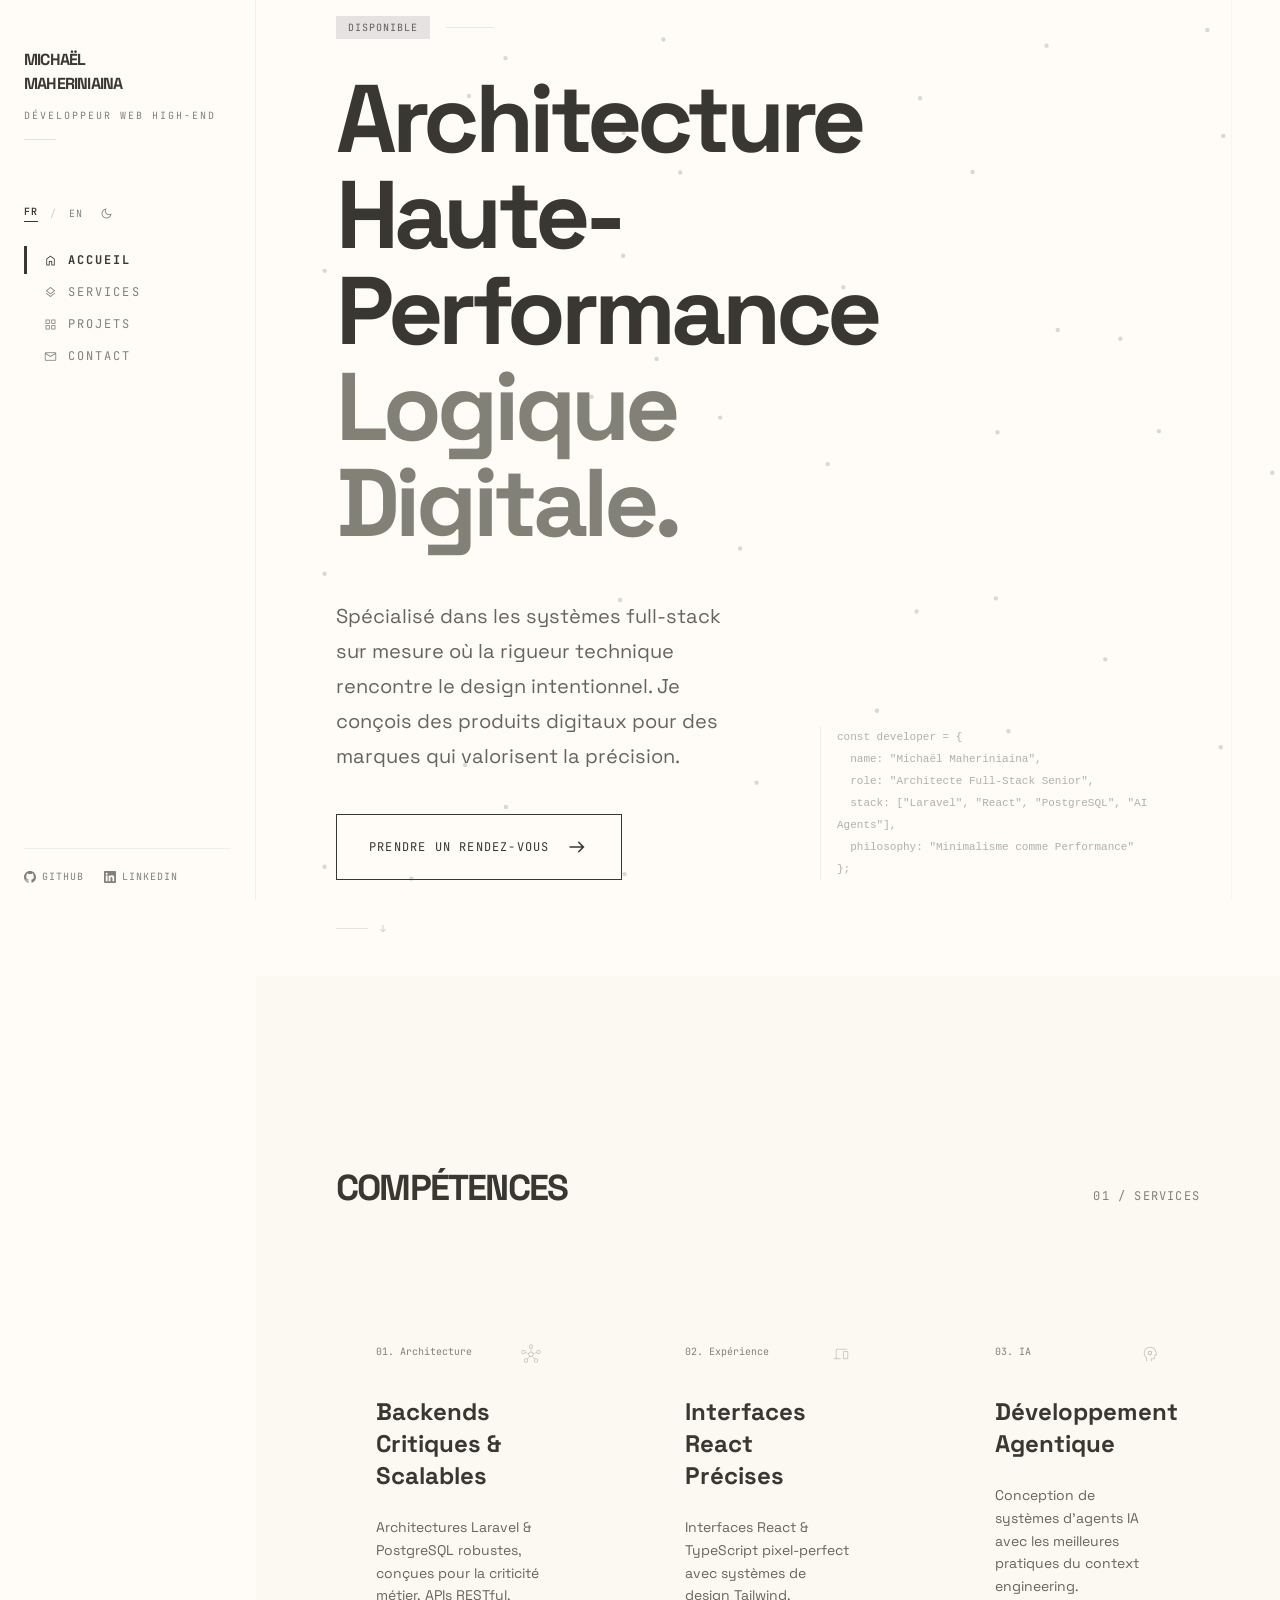
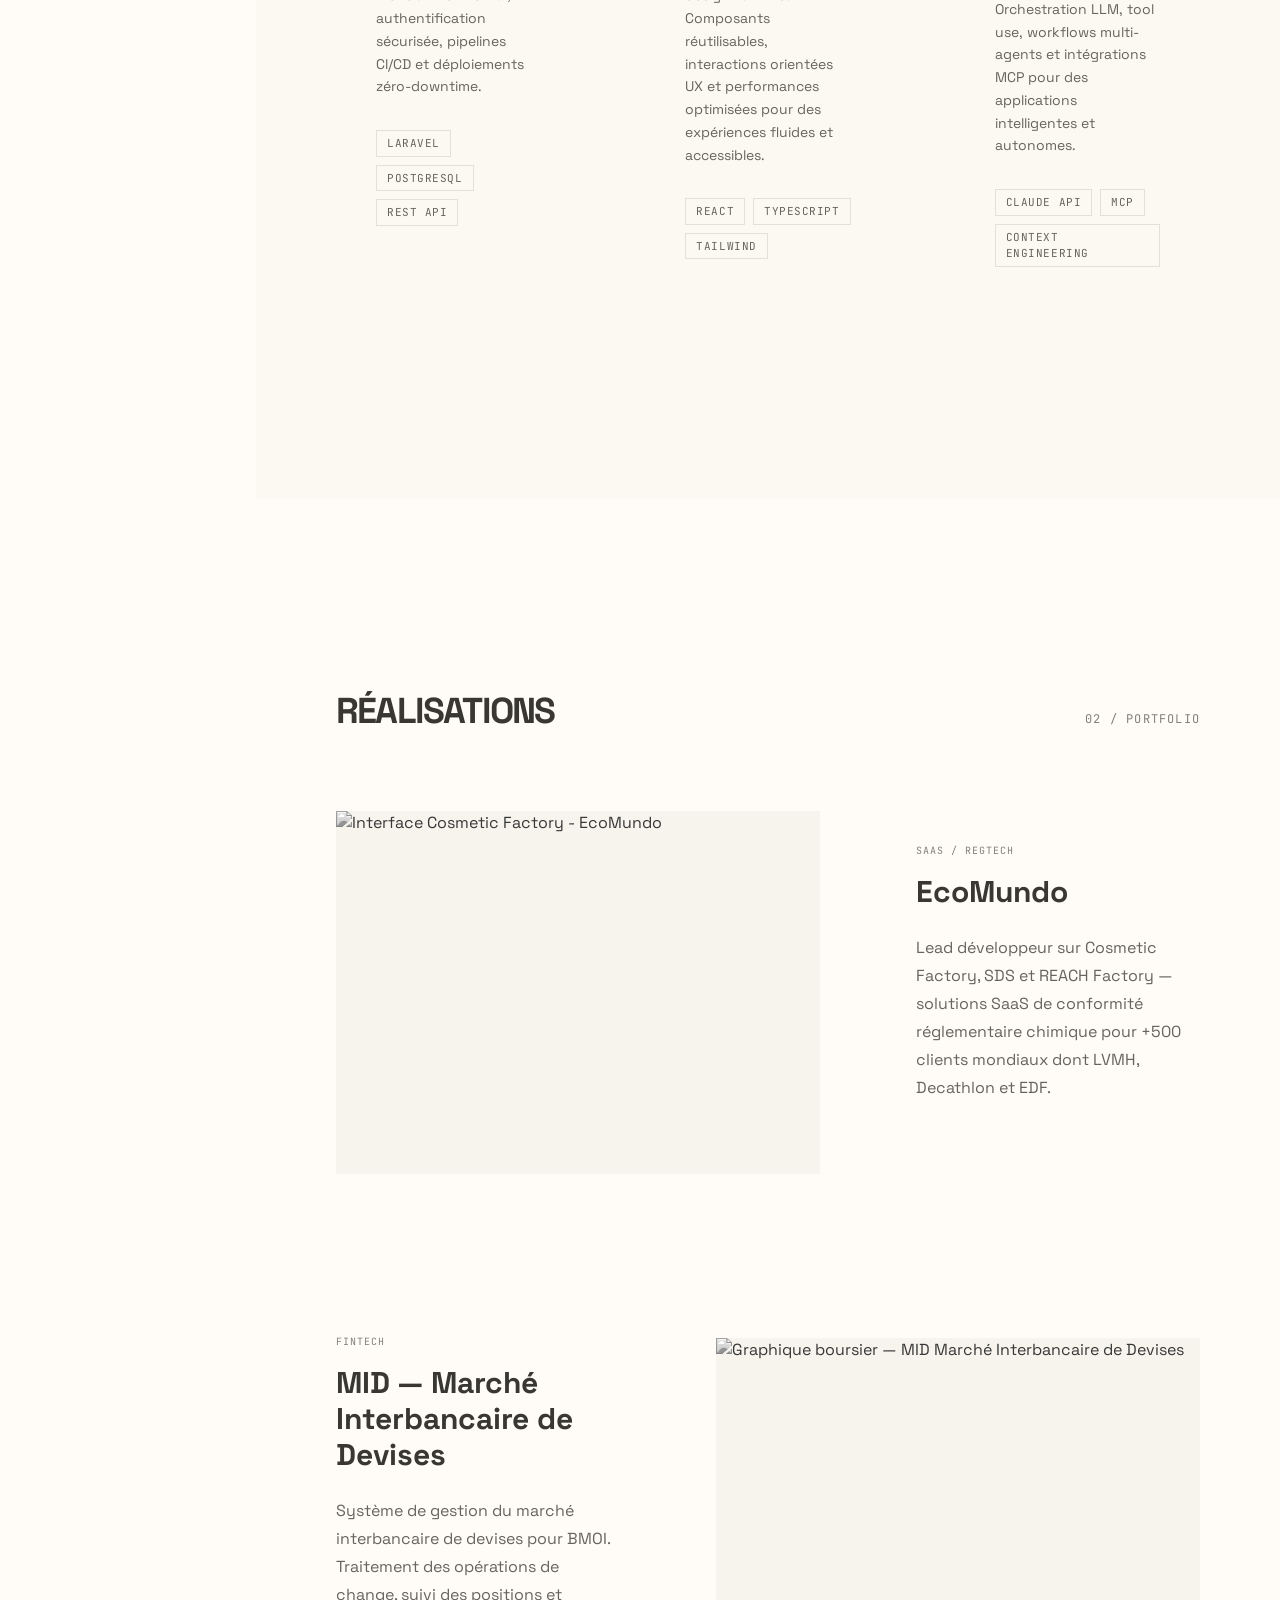
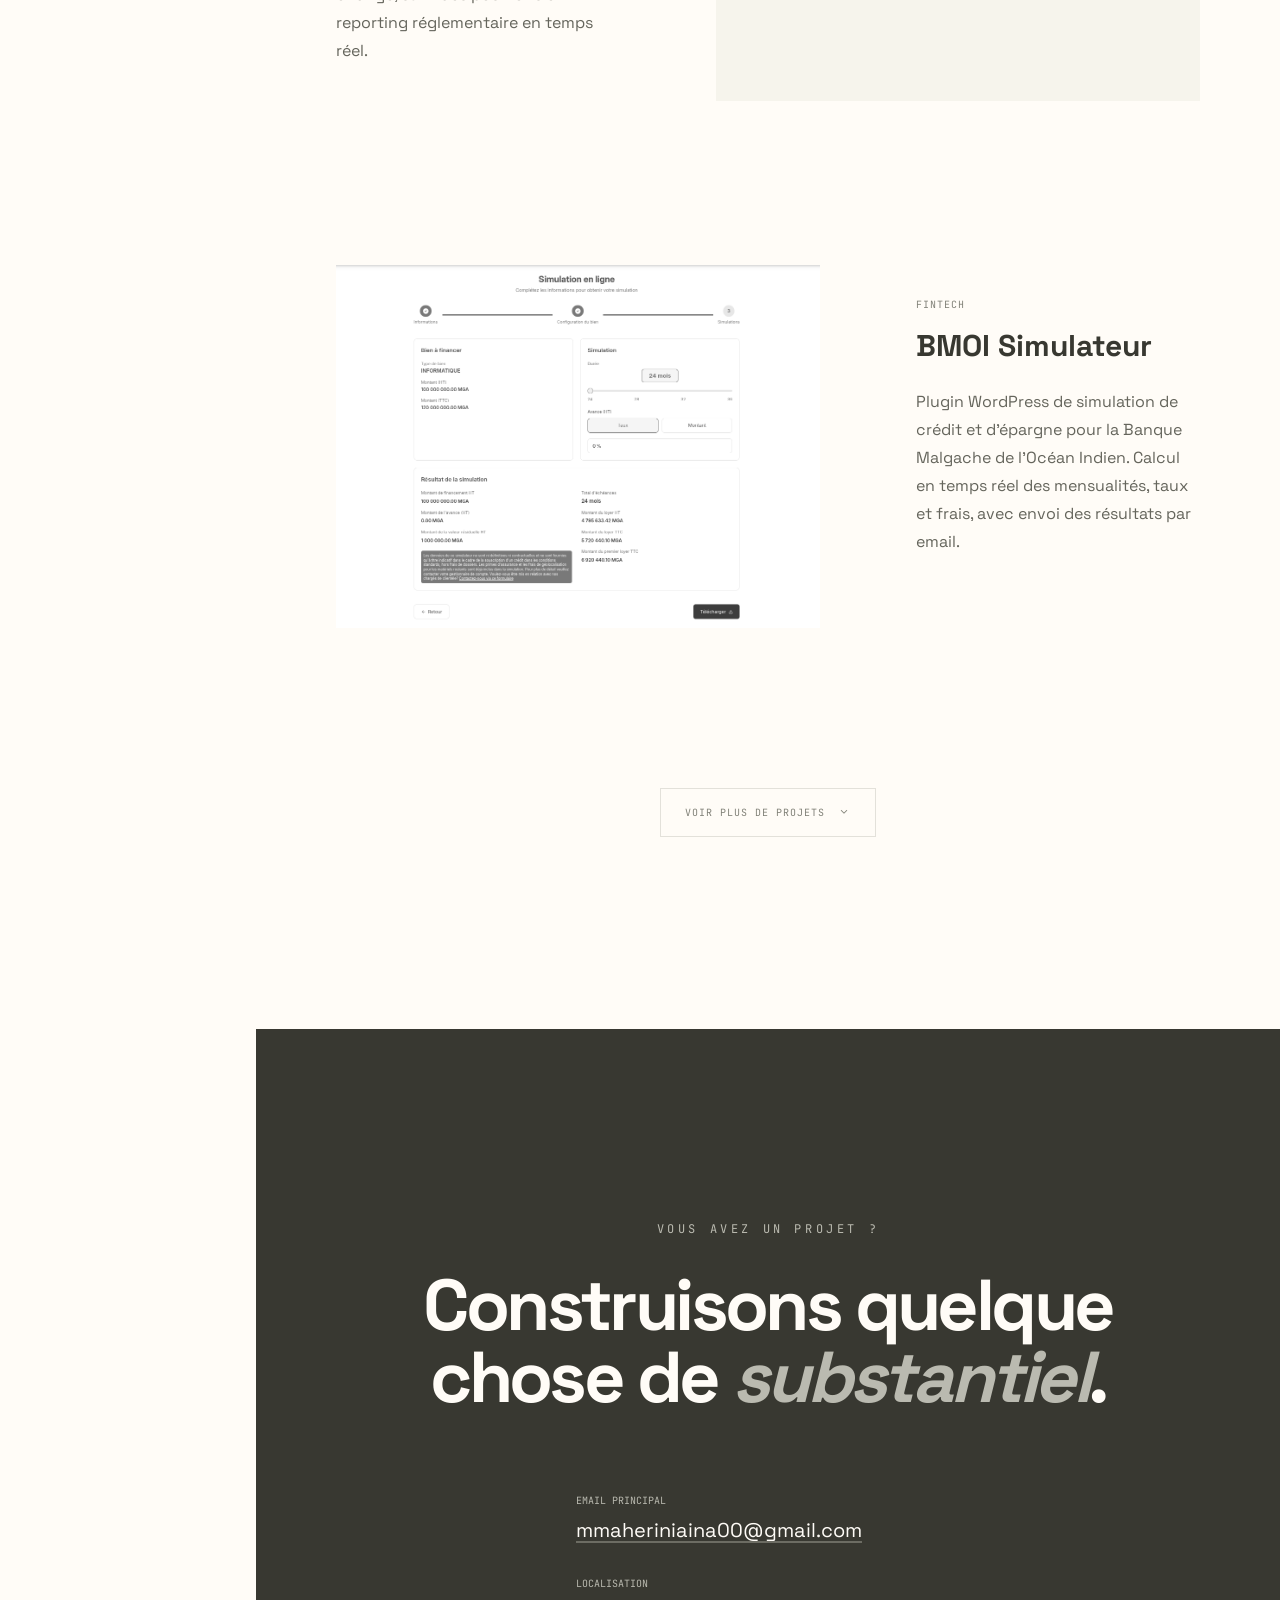
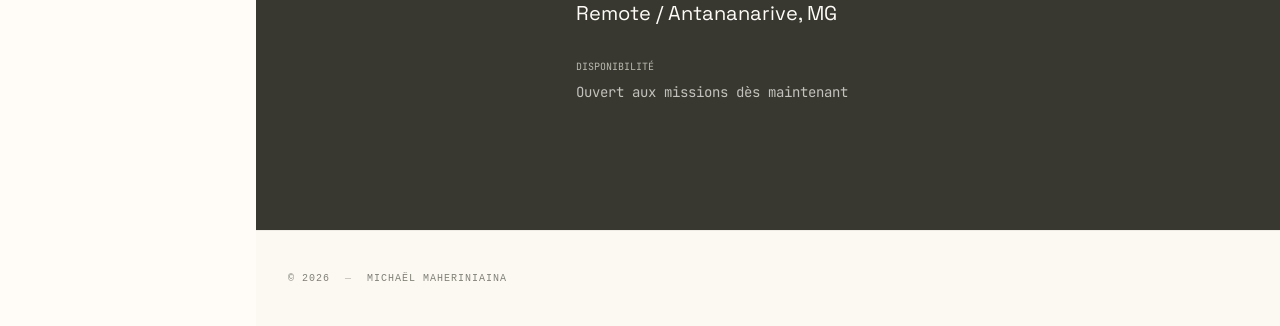
==== commit 26d40ae0: "chore: SEO" ====
--- a/index.html
+++ b/index.html
@@ -1,4 +1,4 @@
-<!DOCTYPE html><html class="light" lang="fr"> <head><meta charset="utf-8"><meta content="width=device-width, initial-scale=1.0" name="viewport"><link rel="apple-touch-icon" sizes="180x180" href="/apple-touch-icon.png"><link rel="icon" type="image/png" sizes="32x32" href="/favicon-32x32.png"><link rel="icon" type="image/png" sizes="16x16" href="/favicon-16x16.png"><link rel="manifest" href="/site.webmanifest"><link rel="icon" href="/favicon.ico"><meta name="generator" content="Astro v6.1.5"><title>Michaël MAHERINIAINA | Développeur Web High-End</title><meta name="description" content="Michaël Maheriniaina — Architecte Full-Stack Senior spécialisé Laravel, React, PostgreSQL et agents IA. Disponible pour missions freelance haute exigence."><meta name="keywords" content="Laravel, React, PostgreSQL, TypeScript, agents IA, MCP, développeur freelance, architecte full-stack, développement web Madagascar, API REST, Claude API"><meta name="robots" content="index, follow"><!-- Canonical & hreflang --><link rel="canonical" href="http://localhost:4321/"><link rel="alternate" hreflang="fr" href="http://localhost:4321/"><link rel="alternate" hreflang="en" href="http://localhost:4321/en/"><link rel="alternate" hreflang="x-default" href="http://localhost:4321/"><!-- Open Graph --><meta property="og:type" content="website"><meta property="og:url" content="http://localhost:4321/"><meta property="og:title" content="Michaël MAHERINIAINA | Développeur Web High-End"><meta property="og:description" content="Michaël Maheriniaina — Architecte Full-Stack Senior spécialisé Laravel, React, PostgreSQL et agents IA. Disponible pour missions freelance haute exigence."><meta property="og:locale" content="fr_FR"><meta property="og:locale:alternate" content="en_US"><!-- Twitter Card --><meta name="twitter:card" content="summary"><meta name="twitter:title" content="Michaël MAHERINIAINA | Développeur Web High-End"><meta name="twitter:description" content="Michaël Maheriniaina — Architecte Full-Stack Senior spécialisé Laravel, React, PostgreSQL et agents IA. Disponible pour missions freelance haute exigence."><!-- JSON-LD: Person --><script type="application/ld+json">{"@context":"https://schema.org","@type":"Person","name":"Michaël Maheriniaina","jobTitle":"Senior Full-Stack Architect","url":"http://localhost:4321","email":"mmaheriniaina00@gmail.com","sameAs":["https://github.com/mmaheriniaina00","https://www.linkedin.com/in/michael-maheriniaina/"],"knowsAbout":["Laravel","React","PostgreSQL","AI Agents","REST API","TypeScript","Tailwind","Claude API","MCP","Context Engineering"]}</script><script>
+<!DOCTYPE html><html class="light" lang="fr"> <head><meta charset="utf-8"><meta content="width=device-width, initial-scale=1.0" name="viewport"><link rel="apple-touch-icon" sizes="180x180" href="/apple-touch-icon.png"><link rel="icon" type="image/png" sizes="32x32" href="/favicon-32x32.png"><link rel="icon" type="image/png" sizes="16x16" href="/favicon-16x16.png"><link rel="manifest" href="/site.webmanifest"><link rel="sitemap" href="/sitemap-index.xml"><link rel="icon" href="/favicon.ico"><meta name="generator" content="Astro v6.1.5"><title>Michaël MAHERINIAINA | Développeur Web High-End</title><meta name="description" content="Michaël Maheriniaina — Architecte Full-Stack Senior spécialisé Laravel, React, PostgreSQL et agents IA. Disponible pour missions freelance haute exigence."><meta name="keywords" content="Laravel, React, PostgreSQL, TypeScript, agents IA, MCP, développeur freelance, architecte full-stack, développement web Madagascar, API REST, Claude API"><meta name="robots" content="index, follow"><!-- Canonical & hreflang --><link rel="canonical" href="https://mmaheriniaina00.github.io/"><link rel="alternate" hreflang="fr" href="https://mmaheriniaina00.github.io/"><link rel="alternate" hreflang="en" href="https://mmaheriniaina00.github.io/en/"><link rel="alternate" hreflang="x-default" href="https://mmaheriniaina00.github.io/"><!-- Open Graph --><meta property="og:type" content="website"><meta property="og:url" content="https://mmaheriniaina00.github.io/"><meta property="og:title" content="Michaël MAHERINIAINA | Développeur Web High-End"><meta property="og:description" content="Michaël Maheriniaina — Architecte Full-Stack Senior spécialisé Laravel, React, PostgreSQL et agents IA. Disponible pour missions freelance haute exigence."><meta property="og:locale" content="fr_FR"><meta property="og:locale:alternate" content="en_US"><meta property="og:image" content="https://mmaheriniaina00.github.io/og-image.jpg"><meta property="og:image:width" content="1200"><meta property="og:image:height" content="630"><!-- Twitter Card --><meta name="twitter:card" content="summary_large_image"><meta name="twitter:title" content="Michaël MAHERINIAINA | Développeur Web High-End"><meta name="twitter:description" content="Michaël Maheriniaina — Architecte Full-Stack Senior spécialisé Laravel, React, PostgreSQL et agents IA. Disponible pour missions freelance haute exigence."><meta name="twitter:image" content="https://mmaheriniaina00.github.io/og-image.jpg"><!-- Google Fonts --><link rel="preconnect" href="https://fonts.googleapis.com"><link rel="preconnect" href="https://fonts.gstatic.com" crossorigin><link href="https://fonts.googleapis.com/css2?family=Space+Grotesk:wght@300;400;500;600;700&family=JetBrains+Mono:wght@400;500&display=swap" rel="stylesheet" media="print" onload="this.media='all'"><noscript><link href="https://fonts.googleapis.com/css2?family=Space+Grotesk:wght@300;400;500;600;700&family=JetBrains+Mono:wght@400;500&display=swap" rel="stylesheet"></noscript><link href="https://fonts.googleapis.com/css2?family=Material+Symbols+Outlined:wght,FILL@100..700,0..1&display=swap" rel="stylesheet" media="print" onload="this.media='all'"><!-- JSON-LD: Person --><script type="application/ld+json">{"@context":"https://schema.org","@type":"Person","name":"Michaël Maheriniaina","jobTitle":"Senior Full-Stack Architect","url":"https://mmaheriniaina00.github.io/","email":"mmaheriniaina00@gmail.com","sameAs":["https://github.com/mmaheriniaina00","https://www.linkedin.com/in/michael-maheriniaina/"],"knowsAbout":["Laravel","React","PostgreSQL","AI Agents","REST API","TypeScript","Tailwind","Claude API","MCP","Context Engineering"],"image":"https://mmaheriniaina00.github.io/og-image.jpg"}</script><script>
     (function() {
       var saved = localStorage.getItem('theme');
       var prefersDark = window.matchMedia('(prefers-color-scheme: dark)').matches;
@@ -6,12 +6,12 @@
         document.documentElement.classList.replace('light', 'dark');
       }
     })();
-  </script><link rel="preconnect" href="https://fonts.googleapis.com"><link rel="preconnect" href="https://fonts.gstatic.com" crossorigin><link href="https://fonts.googleapis.com/css2?family=Space+Grotesk:wght@300;400;500;600;700&family=JetBrains+Mono:wght@400;500&display=swap" rel="stylesheet"><link href="https://fonts.googleapis.com/css2?family=Material+Symbols+Outlined:wght,FILL@100..700,0..1&display=swap" rel="stylesheet"><link rel="stylesheet" href="/_astro/style.Cr8-IlJp.css"></head> <body class="font-body selection:bg-primary-container selection:text-on-primary-container"> <canvas id="splash-canvas" data-astro-cid-gy6337wa></canvas>  <script type="module">const h=document.getElementById("splash-canvas");if(window.matchMedia("(hover: none)").matches)h.remove();else{let M=function(){return document.documentElement.classList.contains("dark")},g=function(){return M()?"186,186,176":"129,129,120"},L=function(){return M()?"232,230,220":"56,56,49"},R=function(){const i=L(),t=g(),n=m?18:14,o=p?.9:.45;e.beginPath(),e.arc(x,v,n,0,Math.PI*2),e.strokeStyle=`rgba(${t},${o})`,e.lineWidth=m?1.5:1,e.stroke();const w=m?2:2.5;e.beginPath(),e.arc(l,c,w,0,Math.PI*2),e.fillStyle=`rgba(${i},0.85)`,e.fill()},b=function(i){if(e.clearRect(0,0,u,f),l+=(a-l)*.35,c+=(r-c)*.35,x+=(a-x)*.1,v+=(r-v)*.1,i-E>28){const t=a-l,n=r-c,o=Math.sqrt(t*t+n*n);o>1.5&&d.push(new P(l,c,Math.min(o*.04,2))),E=i}for(let t=d.length-1;t>=0;t--)d[t].update(),d[t].draw(),d[t].dead&&d.splice(t,1);for(let t=s.length-1;t>=0;t--)s[t].update(),s[t].draw(),s[t].dead&&s.splice(t,1);R(),y=requestAnimationFrame(b)};const e=h.getContext("2d");let u=window.innerWidth,f=window.innerHeight;h.width=u,h.height=f;let a=-200,r=-200,l=-200,c=-200,x=-200,v=-200,m=!1,p=!1;const d=[],s=[];class P{x;y;vx;vy;radius;life;decay;constructor(t,n,o=1){this.x=t,this.y=n;const w=Math.random()*Math.PI*2,I=(Math.random()*1.2+.3)*o;this.vx=Math.cos(w)*I,this.vy=Math.sin(w)*I,this.radius=Math.random()*5+2,this.life=1,this.decay=.008+Math.random()*.01}update(){this.x+=this.vx,this.y+=this.vy,this.vx*=.94,this.vy*=.94,this.life-=this.decay}draw(){if(this.life<=0)return;e.beginPath(),e.arc(this.x,this.y,this.radius,0,Math.PI*2);const t=this.life*this.life*this.life;e.fillStyle=`rgba(${g()},${(t*.45).toFixed(3)})`,e.fill()}get dead(){return this.life<=0}}class k{x;y;radius;maxRadius;life;constructor(t,n){this.x=t,this.y=n,this.radius=0,this.maxRadius=40+Math.random()*20,this.life=1}update(){this.radius+=1.6,this.life=Math.max(0,1-this.radius/this.maxRadius)}draw(){this.life<=0||(e.beginPath(),e.arc(this.x,this.y,this.radius,0,Math.PI*2),e.strokeStyle=`rgba(${g()},${(this.life*.5).toFixed(3)})`,e.lineWidth=1,e.stroke())}get dead(){return this.life<=0}}let y,E=0;y=requestAnimationFrame(b),window.addEventListener("mousemove",i=>{a=i.clientX,r=i.clientY}),window.addEventListener("mousedown",()=>{p=!0;for(let i=0;i<12;i++)d.push(new P(a,r,3));s.push(new k(a,r)),s.push(new k(a,r)),s[s.length-1].maxRadius=25}),window.addEventListener("mouseup",()=>{p=!1}),document.addEventListener("mouseover",i=>{m=!!i.target.closest('a, button, [role="button"], input, textarea, select, label')}),window.addEventListener("resize",()=>{u=window.innerWidth,f=window.innerHeight,h.width=u,h.height=f}),document.addEventListener("astro:before-swap",()=>{cancelAnimationFrame(y)})}</script> <canvas id="noise-bg" aria-hidden="true" style="position:fixed;inset:0;width:100%;height:100%;z-index:0;pointer-events:none;"></canvas> <script type="module">const f=document.getElementById("noise-bg"),n=f.getContext("2d"),_=Math.PI*2,i=150,O=2.2,U=.18,u=220,z=2.5,S=.008,T=.72,C=70,D=.002,F=.18;let x=[],M="",v=1,r=0,l=0,P=0;const o={x:-9999,y:-9999,vx:0,vy:0};let I=0,L=0;function q(){return getComputedStyle(document.documentElement).getPropertyValue("--color-on-surface").trim()||"#383831"}const X=new MutationObserver(()=>{M=q()});X.observe(document.documentElement,{attributes:!0,attributeFilter:["class"]});function H(){x=[];const e=Math.ceil(r/i)+1,s=Math.ceil(l/i)+1,c=(r-(e-1)*i)/2,a=(l-(s-1)*i)/2;for(let d=0;d<s;d++)for(let t=0;t<e;t++){const m=c+t*i,y=a+d*i;x.push({ox:m,oy:y,x:m,y,vx:0,vy:0,phase:Math.random()*_,freq:.6+Math.random()*.8})}}function N(){v=Math.min(window.devicePixelRatio||1,2),r=window.innerWidth,l=window.innerHeight,f.width=r*v,f.height=l*v,f.style.width=r+"px",f.style.height=l+"px",n.scale(v,v),H()}const V=new ResizeObserver(N);V.observe(document.documentElement);function W(){const e=o.x,s=o.y,c=o.vx,a=o.vy,d=c*c+a*a;for(const t of x){const m=t.ox+Math.sin(P*D*t.freq+t.phase)*C,y=t.oy+Math.cos(P*D*t.freq+t.phase*1.37)*C,h=e-t.x,p=s-t.y,w=h*h+p*p;if(w<u*u&&w>0){const b=Math.sqrt(w),R=(u-b)/u,g=R*R,A=g*z;t.vx-=h/b*A,t.vy-=p/b*A,d>.01&&(t.vx+=c*g*F,t.vy+=a*g*F)}t.vx+=(m-t.x)*S,t.vy+=(y-t.y)*S,t.vx*=T,t.vy*=T,t.x+=t.vx,t.y+=t.vy}P++}function Y(){n.clearRect(0,0,r,l),n.globalAlpha=U,n.fillStyle=M,n.beginPath();for(const e of x)n.moveTo(e.x+O,e.y),n.arc(e.x,e.y,O,0,_);n.fill(),n.globalAlpha=1}const G=window.matchMedia("(prefers-reduced-motion: reduce)").matches;function E(){W(),Y(),L=requestAnimationFrame(E)}document.addEventListener("visibilitychange",()=>{document.hidden?cancelAnimationFrame(L):G||E()});window.addEventListener("pointermove",e=>{const s=performance.now();if(s-I<16)return;const c=s-I||16;o.vx=(e.clientX-o.x)/c,o.vy=(e.clientY-o.y)/c,I=s,o.x=e.clientX,o.y=e.clientY},{passive:!0});window.addEventListener("pointerleave",()=>{o.x=-9999,o.y=-9999,o.vx=0,o.vy=0});M=q();N();G?Y():E();</script> <nav class="hidden md:flex flex-col h-full py-12 px-6 fixed left-0 top-0 w-64 border-r border-outline-variant/20 bg-background z-50"> <div class="mb-16"> <h1 class="text-base font-black tracking-tighter text-on-surface uppercase font-headline leading-tight">Michaël<br>MAHERINIAINA</h1> <p class="font-label text-[10px] uppercase tracking-[0.2em] text-outline mt-3">Développeur Web High-End</p> <div class="w-8 h-px bg-outline-variant/40 mt-4"></div> </div> <div class="mb-6 flex items-center gap-4"> <div class="flex items-center space-x-3 font-label text-[10px] uppercase tracking-widest" aria-label="Language switcher">  <span class="text-on-surface font-semibold border-b border-on-surface pb-0.5 select-none">FR</span> <span class="text-outline/40">/</span> <a class="text-outline hover:text-on-surface transition-colors" href="/en" aria-label="Switch to English">EN</a>  </div> <button data-theme-toggle aria-label="Toggle theme" class="flex items-center gap-1.5 font-label text-[10px] uppercase tracking-[0.2em] text-outline hover:text-on-surface transition-colors cursor-pointer"> <span data-theme-icon class="material-symbols-outlined" style="font-size:15px;line-height:1;font-variation-settings:'FILL' 0,'wght' 300,'GRAD' 0,'opsz' 15;">dark_mode</span> </button> <script type="module">function o(){const e=document.documentElement.classList.contains("dark");document.querySelectorAll("[data-theme-icon]").forEach(t=>{t.textContent=e?"light_mode":"dark_mode"})}o();document.querySelectorAll("[data-theme-toggle]").forEach(e=>{e.addEventListener("click",()=>{const t=document.documentElement.classList.toggle("dark");document.documentElement.classList.toggle("light",!t),localStorage.setItem("theme",t?"dark":"light"),o()})});</script> </div> <div class="flex flex-col space-y-1 grow"> <a class="nav-link active" href="#hero" data-nav-link="hero"> <span class="material-symbols-outlined nav-icon">home</span> <span class="text-xs">Accueil</span> </a><a class="nav-link" href="#services" data-nav-link="services"> <span class="material-symbols-outlined nav-icon">layers</span> <span class="text-xs">Services</span> </a><a class="nav-link" href="#projects" data-nav-link="projects"> <span class="material-symbols-outlined nav-icon">grid_view</span> <span class="text-xs">Projets</span> </a><a class="nav-link" href="#contact" data-nav-link="contact"> <span class="material-symbols-outlined nav-icon">mail</span> <span class="text-xs">Contact</span> </a> </div> <div class="mt-auto space-y-6">  <div class="flex items-center pt-5 -mb-8 border-t border-outline-variant/20"> <div class="flex items-center space-x-5"> <a class="font-label text-[10px] uppercase tracking-widest text-outline hover:text-on-surface transition-colors flex items-center space-x-1.5" href="https://github.com/mmaheriniaina00" aria-label="GitHub"> <svg width="12" height="12" viewBox="0 0 24 24" fill="currentColor" aria-hidden="true"><path d="M12 0C5.37 0 0 5.37 0 12c0 5.31 3.435 9.795 8.205 11.385.6.105.825-.255.825-.57 0-.285-.015-1.23-.015-2.235-3.015.555-3.795-.735-4.035-1.41-.135-.345-.72-1.41-1.23-1.695-.42-.225-1.02-.78-.015-.795.945-.015 1.62.87 1.845 1.23 1.08 1.815 2.805 1.305 3.495.99.105-.78.42-1.305.765-1.605-2.67-.3-5.46-1.335-5.46-5.925 0-1.305.465-2.385 1.23-3.225-.12-.3-.54-1.53.12-3.18 0 0 1.005-.315 3.3 1.23.96-.27 1.98-.405 3-.405s2.04.135 3 .405c2.295-1.56 3.3-1.23 3.3-1.23.66 1.65.24 2.88.12 3.18.765.84 1.23 1.905 1.23 3.225 0 4.605-2.805 5.625-5.475 5.925.435.375.81 1.095.81 2.22 0 1.605-.015 2.895-.015 3.3 0 .315.225.69.825.57A12.02 12.02 0 0 0 24 12c0-6.63-5.37-12-12-12z"/></svg> <span>GitHub</span> </a><a class="font-label text-[10px] uppercase tracking-widest text-outline hover:text-on-surface transition-colors flex items-center space-x-1.5" href="https://www.linkedin.com/in/michael-maheriniaina/" aria-label="LinkedIn"> <svg width="12" height="12" viewBox="0 0 24 24" fill="currentColor" aria-hidden="true"><path d="M20.447 20.452h-3.554v-5.569c0-1.328-.027-3.037-1.852-3.037-1.853 0-2.136 1.445-2.136 2.939v5.667H9.351V9h3.414v1.561h.046c.477-.9 1.637-1.85 3.37-1.85 3.601 0 4.267 2.37 4.267 5.455v6.286zM5.337 7.433a2.062 2.062 0 0 1-2.063-2.065 2.064 2.064 0 1 1 2.063 2.065zm1.782 13.019H3.555V9h3.564v11.452zM22.225 0H1.771C.792 0 0 .774 0 1.729v20.542C0 23.227.792 24 1.771 24h20.451C23.2 24 24 23.227 24 22.271V1.729C24 .774 23.2 0 22.222 0h.003z"/></svg> <span>LinkedIn</span> </a> </div> </div> </div> </nav> <header class="md:hidden sticky top-0 bg-surface z-50 border-b border-outline-variant/10" data-astro-cid-sm7faef2> <div class="flex justify-between items-center px-6 py-4" data-astro-cid-sm7faef2> <h1 class="font-headline font-bold text-lg tracking-tighter uppercase" data-astro-cid-sm7faef2>Michaël Maheriniaina</h1> <div class="flex items-center space-x-4" data-astro-cid-sm7faef2> <div class="flex items-center space-x-3 font-label text-[10px] uppercase tracking-widest" aria-label="Language switcher">  <span class="text-on-surface font-semibold border-b border-on-surface pb-0.5 select-none">FR</span> <span class="text-outline/40">/</span> <a class="text-outline hover:text-on-surface transition-colors" href="/en" aria-label="Switch to English">EN</a>  </div> <button data-theme-toggle aria-label="Toggle theme" class="flex items-center gap-1.5 font-label text-[10px] uppercase tracking-[0.2em] text-outline hover:text-on-surface transition-colors cursor-pointer"> <span data-theme-icon class="material-symbols-outlined" style="font-size:15px;line-height:1;font-variation-settings:'FILL' 0,'wght' 300,'GRAD' 0,'opsz' 15;">dark_mode</span> </button>  <button id="mobile-menu-toggle" aria-label="Toggle menu" aria-expanded="false" data-open="false" class="flex items-center justify-center text-outline hover:text-on-surface transition-colors" data-astro-cid-sm7faef2> <span class="icon-menu material-symbols-outlined" style="font-size:20px;line-height:1;" data-astro-cid-sm7faef2>menu</span> <span class="icon-close material-symbols-outlined" style="font-size:20px;line-height:1;" data-astro-cid-sm7faef2>close</span> </button> </div> </div> <!-- Floating nav drawer — absolutely positioned, does not push page content --> <nav id="mobile-nav-drawer" class="mobile-drawer absolute left-0 right-0 top-full bg-surface border-b border-outline-variant/10 overflow-hidden z-40" aria-label="Mobile navigation" data-astro-cid-sm7faef2> <div class="px-6 py-5 flex flex-col space-y-1" data-astro-cid-sm7faef2> <a class="nav-link mobile-nav-link active" href="#hero" data-nav-link="hero" data-astro-cid-sm7faef2> <span class="material-symbols-outlined nav-icon" data-astro-cid-sm7faef2>home</span> <span class="text-xs" data-astro-cid-sm7faef2>Accueil</span> </a><a class="nav-link mobile-nav-link" href="#services" data-nav-link="services" data-astro-cid-sm7faef2> <span class="material-symbols-outlined nav-icon" data-astro-cid-sm7faef2>layers</span> <span class="text-xs" data-astro-cid-sm7faef2>Services</span> </a><a class="nav-link mobile-nav-link" href="#projects" data-nav-link="projects" data-astro-cid-sm7faef2> <span class="material-symbols-outlined nav-icon" data-astro-cid-sm7faef2>grid_view</span> <span class="text-xs" data-astro-cid-sm7faef2>Projets</span> </a><a class="nav-link mobile-nav-link" href="#contact" data-nav-link="contact" data-astro-cid-sm7faef2> <span class="material-symbols-outlined nav-icon" data-astro-cid-sm7faef2>mail</span> <span class="text-xs" data-astro-cid-sm7faef2>Contact</span> </a> </div> </nav> </header>  <script type="module">const e=document.getElementById("mobile-menu-toggle"),t=document.getElementById("mobile-nav-drawer");function s(){t?.classList.add("is-open"),e?.setAttribute("data-open","true"),e?.setAttribute("aria-expanded","true"),document.body.style.overflow="hidden"}function n(){t?.classList.remove("is-open"),e?.setAttribute("data-open","false"),e?.setAttribute("aria-expanded","false"),document.body.style.overflow=""}e?.addEventListener("click",()=>{t?.classList.contains("is-open")?n():s()});document.querySelectorAll(".mobile-nav-link").forEach(o=>{o.addEventListener("click",n)});</script> <main class="md:ml-64 min-h-screen relative"> <div class="fixed right-12 top-0 h-full w-px bg-outline-variant/10 hidden lg:block"></div> <section class="relative px-8 lg:px-20 flex flex-col justify-center min-h-screen pb-24" id="hero" data-astro-cid-nlow4r3u> <div class="w-full flex flex-col lg:flex-row lg:items-end gap-20" data-astro-cid-nlow4r3u> <!-- Main content --> <div class="flex-1 min-w-0" data-astro-cid-nlow4r3u> <div class="mb-8 mt-4 flex items-center space-x-4 hero-fade" style="--delay: 0ms" data-astro-cid-nlow4r3u> <span class="font-label text-[10px] uppercase tracking-widest text-primary px-3 py-1 bg-primary-container" data-astro-cid-nlow4r3u>Disponible</span> <span class="w-12 h-px bg-outline-variant/30" data-astro-cid-nlow4r3u></span> <span class="font-label text-[10px] uppercase tracking-widest text-outline" title="Portfolio version" data-astro-cid-nlow4r3u></span> </div> <h2 class="font-headline text-5xl md:text-7xl lg:text-8xl font-bold tracking-tighter leading-none text-on-background mb-12" data-astro-cid-nlow4r3u> <span class="block hero-fade" style="--delay: 200ms" data-astro-cid-nlow4r3u>Architecture</span> <span class="block hero-fade" style="--delay: 320ms" data-astro-cid-nlow4r3u>Haute-Performance</span> <span class="block text-outline hero-fade" style="--delay: 440ms" data-astro-cid-nlow4r3u>Logique Digitale.</span> </h2> <p class="text-lg md:text-xl text-on-surface-variant leading-[1.75] mb-10 max-w-xl hero-fade" style="--delay: 580ms" data-astro-cid-nlow4r3u> Spécialisé dans les systèmes full-stack sur mesure où la rigueur technique rencontre le design intentionnel. Je conçois des produits digitaux pour des marques qui valorisent la précision. </p> <div class="hero-fade" style="--delay: 700ms" data-astro-cid-nlow4r3u> <a class="inline-flex items-center space-x-4 border border-on-background text-on-background px-8 py-5 group hover:bg-on-background hover:text-surface transition-all duration-300" href="#contact" data-astro-cid-nlow4r3u> <span class="font-label text-xs uppercase tracking-widest" data-astro-cid-nlow4r3u>Prendre un rendez-vous</span> <span class="material-symbols-outlined group-hover:translate-x-1 transition-transform" data-astro-cid-nlow4r3u>arrow_right_alt</span> </a> </div> </div> <!-- Code Snippet — right column on large screens --> <div class="lg:w-95 lg:shrink-0 font-label text-[11px] text-on-surface-variant/50 leading-loose pl-4 border-l border-outline-variant/20 hero-fade" style="--delay: 840ms" data-astro-cid-nlow4r3u> <code class="block" data-astro-cid-nlow4r3u>
+  </script><link rel="stylesheet" href="/_astro/style.CPMwoPYQ.css"></head> <body class="font-body selection:bg-primary-container selection:text-on-primary-container"> <a href="#main-content" class="skip-link">Aller au contenu principal</a> <canvas id="splash-canvas" data-astro-cid-gy6337wa></canvas>  <script type="module">const h=document.getElementById("splash-canvas");if(window.matchMedia("(hover: none)").matches)h.remove();else{let M=function(){return document.documentElement.classList.contains("dark")},g=function(){return M()?"186,186,176":"129,129,120"},L=function(){return M()?"232,230,220":"56,56,49"},R=function(){const i=L(),t=g(),n=m?18:14,o=p?.9:.45;e.beginPath(),e.arc(x,v,n,0,Math.PI*2),e.strokeStyle=`rgba(${t},${o})`,e.lineWidth=m?1.5:1,e.stroke();const w=m?2:2.5;e.beginPath(),e.arc(l,c,w,0,Math.PI*2),e.fillStyle=`rgba(${i},0.85)`,e.fill()},b=function(i){if(e.clearRect(0,0,u,f),l+=(a-l)*.35,c+=(r-c)*.35,x+=(a-x)*.1,v+=(r-v)*.1,i-E>28){const t=a-l,n=r-c,o=Math.sqrt(t*t+n*n);o>1.5&&d.push(new P(l,c,Math.min(o*.04,2))),E=i}for(let t=d.length-1;t>=0;t--)d[t].update(),d[t].draw(),d[t].dead&&d.splice(t,1);for(let t=s.length-1;t>=0;t--)s[t].update(),s[t].draw(),s[t].dead&&s.splice(t,1);R(),y=requestAnimationFrame(b)};const e=h.getContext("2d");let u=window.innerWidth,f=window.innerHeight;h.width=u,h.height=f;let a=-200,r=-200,l=-200,c=-200,x=-200,v=-200,m=!1,p=!1;const d=[],s=[];class P{x;y;vx;vy;radius;life;decay;constructor(t,n,o=1){this.x=t,this.y=n;const w=Math.random()*Math.PI*2,I=(Math.random()*1.2+.3)*o;this.vx=Math.cos(w)*I,this.vy=Math.sin(w)*I,this.radius=Math.random()*5+2,this.life=1,this.decay=.008+Math.random()*.01}update(){this.x+=this.vx,this.y+=this.vy,this.vx*=.94,this.vy*=.94,this.life-=this.decay}draw(){if(this.life<=0)return;e.beginPath(),e.arc(this.x,this.y,this.radius,0,Math.PI*2);const t=this.life*this.life*this.life;e.fillStyle=`rgba(${g()},${(t*.45).toFixed(3)})`,e.fill()}get dead(){return this.life<=0}}class k{x;y;radius;maxRadius;life;constructor(t,n){this.x=t,this.y=n,this.radius=0,this.maxRadius=40+Math.random()*20,this.life=1}update(){this.radius+=1.6,this.life=Math.max(0,1-this.radius/this.maxRadius)}draw(){this.life<=0||(e.beginPath(),e.arc(this.x,this.y,this.radius,0,Math.PI*2),e.strokeStyle=`rgba(${g()},${(this.life*.5).toFixed(3)})`,e.lineWidth=1,e.stroke())}get dead(){return this.life<=0}}let y,E=0;y=requestAnimationFrame(b),window.addEventListener("mousemove",i=>{a=i.clientX,r=i.clientY}),window.addEventListener("mousedown",()=>{p=!0;for(let i=0;i<12;i++)d.push(new P(a,r,3));s.push(new k(a,r)),s.push(new k(a,r)),s[s.length-1].maxRadius=25}),window.addEventListener("mouseup",()=>{p=!1}),document.addEventListener("mouseover",i=>{m=!!i.target.closest('a, button, [role="button"], input, textarea, select, label')}),window.addEventListener("resize",()=>{u=window.innerWidth,f=window.innerHeight,h.width=u,h.height=f}),document.addEventListener("astro:before-swap",()=>{cancelAnimationFrame(y)})}</script> <canvas id="noise-bg" aria-hidden="true" style="position:fixed;inset:0;width:100%;height:100%;z-index:0;pointer-events:none;"></canvas> <script type="module">const f=document.getElementById("noise-bg"),n=f.getContext("2d"),_=Math.PI*2,i=150,O=2.2,U=.18,u=220,z=2.5,S=.008,T=.72,C=70,D=.002,F=.18;let x=[],M="",v=1,r=0,l=0,P=0;const o={x:-9999,y:-9999,vx:0,vy:0};let I=0,L=0;function q(){return getComputedStyle(document.documentElement).getPropertyValue("--color-on-surface").trim()||"#383831"}const X=new MutationObserver(()=>{M=q()});X.observe(document.documentElement,{attributes:!0,attributeFilter:["class"]});function H(){x=[];const e=Math.ceil(r/i)+1,s=Math.ceil(l/i)+1,c=(r-(e-1)*i)/2,a=(l-(s-1)*i)/2;for(let d=0;d<s;d++)for(let t=0;t<e;t++){const m=c+t*i,y=a+d*i;x.push({ox:m,oy:y,x:m,y,vx:0,vy:0,phase:Math.random()*_,freq:.6+Math.random()*.8})}}function N(){v=Math.min(window.devicePixelRatio||1,2),r=window.innerWidth,l=window.innerHeight,f.width=r*v,f.height=l*v,f.style.width=r+"px",f.style.height=l+"px",n.scale(v,v),H()}const V=new ResizeObserver(N);V.observe(document.documentElement);function W(){const e=o.x,s=o.y,c=o.vx,a=o.vy,d=c*c+a*a;for(const t of x){const m=t.ox+Math.sin(P*D*t.freq+t.phase)*C,y=t.oy+Math.cos(P*D*t.freq+t.phase*1.37)*C,h=e-t.x,p=s-t.y,w=h*h+p*p;if(w<u*u&&w>0){const b=Math.sqrt(w),R=(u-b)/u,g=R*R,A=g*z;t.vx-=h/b*A,t.vy-=p/b*A,d>.01&&(t.vx+=c*g*F,t.vy+=a*g*F)}t.vx+=(m-t.x)*S,t.vy+=(y-t.y)*S,t.vx*=T,t.vy*=T,t.x+=t.vx,t.y+=t.vy}P++}function Y(){n.clearRect(0,0,r,l),n.globalAlpha=U,n.fillStyle=M,n.beginPath();for(const e of x)n.moveTo(e.x+O,e.y),n.arc(e.x,e.y,O,0,_);n.fill(),n.globalAlpha=1}const G=window.matchMedia("(prefers-reduced-motion: reduce)").matches;function E(){W(),Y(),L=requestAnimationFrame(E)}document.addEventListener("visibilitychange",()=>{document.hidden?cancelAnimationFrame(L):G||E()});window.addEventListener("pointermove",e=>{const s=performance.now();if(s-I<16)return;const c=s-I||16;o.vx=(e.clientX-o.x)/c,o.vy=(e.clientY-o.y)/c,I=s,o.x=e.clientX,o.y=e.clientY},{passive:!0});window.addEventListener("pointerleave",()=>{o.x=-9999,o.y=-9999,o.vx=0,o.vy=0});M=q();N();G?Y():E();</script> <nav class="hidden md:flex flex-col h-full py-12 px-6 fixed left-0 top-0 w-64 border-r border-outline-variant/20 bg-background z-50"> <div class="mb-16"> <span class="text-base font-black tracking-tighter text-on-surface uppercase font-headline leading-tight">Michaël<br>MAHERINIAINA</span> <p class="font-label text-[10px] uppercase tracking-[0.2em] text-outline mt-3">Développeur Web High-End</p> <div class="w-8 h-px bg-outline-variant/40 mt-4"></div> </div> <div class="mb-6 flex items-center gap-4"> <div class="flex items-center space-x-3 font-label text-[10px] uppercase tracking-widest" aria-label="Language switcher">  <span class="text-on-surface font-semibold border-b border-on-surface pb-0.5 select-none">FR</span> <span class="text-outline/40" aria-hidden="true">/</span> <a class="text-outline hover:text-on-surface transition-colors" href="/en" aria-label="Switch to English">EN</a>  </div> <button type="button" data-theme-toggle aria-label="Toggle theme" class="flex items-center gap-1.5 font-label text-[10px] uppercase tracking-[0.2em] text-outline hover:text-on-surface transition-colors cursor-pointer"> <span data-theme-icon class="material-symbols-outlined" style="font-size:15px;line-height:1;font-variation-settings:'FILL' 0,'wght' 300,'GRAD' 0,'opsz' 15;">dark_mode</span> </button> <script type="module">function o(){const e=document.documentElement.classList.contains("dark");document.querySelectorAll("[data-theme-icon]").forEach(t=>{t.textContent=e?"light_mode":"dark_mode"})}o();document.querySelectorAll("[data-theme-toggle]").forEach(e=>{e.addEventListener("click",()=>{const t=document.documentElement.classList.toggle("dark");document.documentElement.classList.toggle("light",!t),localStorage.setItem("theme",t?"dark":"light"),o()})});</script> </div> <div class="flex flex-col space-y-1 grow"> <a class="nav-link active" href="#hero" data-nav-link="hero"> <span class="material-symbols-outlined nav-icon" aria-hidden="true">home</span> <span class="text-xs">Accueil</span> </a><a class="nav-link" href="#services" data-nav-link="services"> <span class="material-symbols-outlined nav-icon" aria-hidden="true">layers</span> <span class="text-xs">Services</span> </a><a class="nav-link" href="#projects" data-nav-link="projects"> <span class="material-symbols-outlined nav-icon" aria-hidden="true">grid_view</span> <span class="text-xs">Projets</span> </a><a class="nav-link" href="#contact" data-nav-link="contact"> <span class="material-symbols-outlined nav-icon" aria-hidden="true">mail</span> <span class="text-xs">Contact</span> </a> </div> <div class="mt-auto space-y-6">  <div class="flex items-center pt-5 -mb-8 border-t border-outline-variant/20"> <div class="flex items-center space-x-5"> <a class="font-label text-[10px] uppercase tracking-widest text-outline hover:text-on-surface transition-colors flex items-center space-x-1.5" href="https://github.com/mmaheriniaina00" aria-label="GitHub" target="_blank" rel="noopener noreferrer"> <svg width="12" height="12" viewBox="0 0 24 24" fill="currentColor" aria-hidden="true"><path d="M12 0C5.37 0 0 5.37 0 12c0 5.31 3.435 9.795 8.205 11.385.6.105.825-.255.825-.57 0-.285-.015-1.23-.015-2.235-3.015.555-3.795-.735-4.035-1.41-.135-.345-.72-1.41-1.23-1.695-.42-.225-1.02-.78-.015-.795.945-.015 1.62.87 1.845 1.23 1.08 1.815 2.805 1.305 3.495.99.105-.78.42-1.305.765-1.605-2.67-.3-5.46-1.335-5.46-5.925 0-1.305.465-2.385 1.23-3.225-.12-.3-.54-1.53.12-3.18 0 0 1.005-.315 3.3 1.23.96-.27 1.98-.405 3-.405s2.04.135 3 .405c2.295-1.56 3.3-1.23 3.3-1.23.66 1.65.24 2.88.12 3.18.765.84 1.23 1.905 1.23 3.225 0 4.605-2.805 5.625-5.475 5.925.435.375.81 1.095.81 2.22 0 1.605-.015 2.895-.015 3.3 0 .315.225.69.825.57A12.02 12.02 0 0 0 24 12c0-6.63-5.37-12-12-12z"/></svg> <span>GitHub</span> </a><a class="font-label text-[10px] uppercase tracking-widest text-outline hover:text-on-surface transition-colors flex items-center space-x-1.5" href="https://www.linkedin.com/in/michael-maheriniaina/" aria-label="LinkedIn" target="_blank" rel="noopener noreferrer"> <svg width="12" height="12" viewBox="0 0 24 24" fill="currentColor" aria-hidden="true"><path d="M20.447 20.452h-3.554v-5.569c0-1.328-.027-3.037-1.852-3.037-1.853 0-2.136 1.445-2.136 2.939v5.667H9.351V9h3.414v1.561h.046c.477-.9 1.637-1.85 3.37-1.85 3.601 0 4.267 2.37 4.267 5.455v6.286zM5.337 7.433a2.062 2.062 0 0 1-2.063-2.065 2.064 2.064 0 1 1 2.063 2.065zm1.782 13.019H3.555V9h3.564v11.452zM22.225 0H1.771C.792 0 0 .774 0 1.729v20.542C0 23.227.792 24 1.771 24h20.451C23.2 24 24 23.227 24 22.271V1.729C24 .774 23.2 0 22.222 0h.003z"/></svg> <span>LinkedIn</span> </a> </div> </div> </div> </nav> <header class="md:hidden sticky top-0 bg-surface z-50 border-b border-outline-variant/10" data-astro-cid-sm7faef2> <div class="flex justify-between items-center px-6 py-4" data-astro-cid-sm7faef2> <h1 class="font-headline font-bold text-lg tracking-tighter uppercase" data-astro-cid-sm7faef2>Michaël Maheriniaina</h1> <div class="flex items-center space-x-4" data-astro-cid-sm7faef2> <div class="flex items-center space-x-3 font-label text-[10px] uppercase tracking-widest" aria-label="Language switcher">  <span class="text-on-surface font-semibold border-b border-on-surface pb-0.5 select-none">FR</span> <span class="text-outline/40" aria-hidden="true">/</span> <a class="text-outline hover:text-on-surface transition-colors" href="/en" aria-label="Switch to English">EN</a>  </div> <button type="button" data-theme-toggle aria-label="Toggle theme" class="flex items-center gap-1.5 font-label text-[10px] uppercase tracking-[0.2em] text-outline hover:text-on-surface transition-colors cursor-pointer"> <span data-theme-icon class="material-symbols-outlined" style="font-size:15px;line-height:1;font-variation-settings:'FILL' 0,'wght' 300,'GRAD' 0,'opsz' 15;">dark_mode</span> </button>  <button id="mobile-menu-toggle" aria-label="Toggle menu" aria-expanded="false" data-open="false" class="flex items-center justify-center text-outline hover:text-on-surface transition-colors" data-astro-cid-sm7faef2> <span class="icon-menu material-symbols-outlined" style="font-size:20px;line-height:1;" data-astro-cid-sm7faef2>menu</span> <span class="icon-close material-symbols-outlined" style="font-size:20px;line-height:1;" data-astro-cid-sm7faef2>close</span> </button> </div> </div> <!-- Floating nav drawer — absolutely positioned, does not push page content --> <nav id="mobile-nav-drawer" class="mobile-drawer absolute left-0 right-0 top-full bg-surface border-b border-outline-variant/10 overflow-hidden z-40" aria-label="Mobile navigation" data-astro-cid-sm7faef2> <div class="px-6 py-5 flex flex-col space-y-1" data-astro-cid-sm7faef2> <a class="nav-link mobile-nav-link active" href="#hero" data-nav-link="hero" data-astro-cid-sm7faef2> <span class="material-symbols-outlined nav-icon" data-astro-cid-sm7faef2>home</span> <span class="text-xs" data-astro-cid-sm7faef2>Accueil</span> </a><a class="nav-link mobile-nav-link" href="#services" data-nav-link="services" data-astro-cid-sm7faef2> <span class="material-symbols-outlined nav-icon" data-astro-cid-sm7faef2>layers</span> <span class="text-xs" data-astro-cid-sm7faef2>Services</span> </a><a class="nav-link mobile-nav-link" href="#projects" data-nav-link="projects" data-astro-cid-sm7faef2> <span class="material-symbols-outlined nav-icon" data-astro-cid-sm7faef2>grid_view</span> <span class="text-xs" data-astro-cid-sm7faef2>Projets</span> </a><a class="nav-link mobile-nav-link" href="#contact" data-nav-link="contact" data-astro-cid-sm7faef2> <span class="material-symbols-outlined nav-icon" data-astro-cid-sm7faef2>mail</span> <span class="text-xs" data-astro-cid-sm7faef2>Contact</span> </a> </div> </nav> </header>  <script type="module">const e=document.getElementById("mobile-menu-toggle"),t=document.getElementById("mobile-nav-drawer");function s(){t?.classList.add("is-open"),e?.setAttribute("data-open","true"),e?.setAttribute("aria-expanded","true"),document.body.style.overflow="hidden"}function n(){t?.classList.remove("is-open"),e?.setAttribute("data-open","false"),e?.setAttribute("aria-expanded","false"),document.body.style.overflow=""}e?.addEventListener("click",()=>{t?.classList.contains("is-open")?n():s()});document.querySelectorAll(".mobile-nav-link").forEach(o=>{o.addEventListener("click",n)});</script> <main id="main-content" class="md:ml-64 min-h-screen relative"> <div class="fixed right-12 top-0 h-full w-px bg-outline-variant/10 hidden lg:block"></div> <section class="relative px-8 lg:px-20 flex flex-col justify-center min-h-screen pb-24" id="hero" aria-labelledby="hero-heading" data-astro-cid-nlow4r3u> <div class="w-full flex flex-col lg:flex-row lg:items-end gap-20" data-astro-cid-nlow4r3u> <!-- Main content --> <div class="flex-1 min-w-0" data-astro-cid-nlow4r3u> <div class="mb-8 mt-4 flex items-center space-x-4 hero-fade" style="--delay: 0ms" data-astro-cid-nlow4r3u> <span class="font-label text-[10px] uppercase tracking-widest text-primary px-3 py-1 bg-primary-container" data-astro-cid-nlow4r3u>Disponible</span> <span class="w-12 h-px bg-outline-variant/30" data-astro-cid-nlow4r3u></span> <span class="font-label text-[10px] uppercase tracking-widest text-outline" title="Portfolio version" data-astro-cid-nlow4r3u></span> </div> <h2 id="hero-heading" class="font-headline text-5xl md:text-7xl lg:text-8xl font-bold tracking-tighter leading-none text-on-background mb-12" data-astro-cid-nlow4r3u> <span class="block hero-fade" style="--delay: 200ms" data-astro-cid-nlow4r3u>Architecture</span> <span class="block hero-fade" style="--delay: 320ms" data-astro-cid-nlow4r3u>Haute-Performance</span> <span class="block text-outline hero-fade" style="--delay: 440ms" data-astro-cid-nlow4r3u>Logique Digitale.</span> </h2> <p class="text-lg md:text-xl text-on-surface-variant leading-[1.75] mb-10 max-w-xl hero-fade" style="--delay: 580ms" data-astro-cid-nlow4r3u> Spécialisé dans les systèmes full-stack sur mesure où la rigueur technique rencontre le design intentionnel. Je conçois des produits digitaux pour des marques qui valorisent la précision. </p> <div class="hero-fade" style="--delay: 700ms" data-astro-cid-nlow4r3u> <a class="inline-flex items-center space-x-4 border border-on-background text-on-background px-8 py-5 group hover:bg-on-background hover:text-surface transition-all duration-300" href="#contact" data-astro-cid-nlow4r3u> <span class="font-label text-xs uppercase tracking-widest" data-astro-cid-nlow4r3u>Prendre un rendez-vous</span> <span class="material-symbols-outlined group-hover:translate-x-1 transition-transform" data-astro-cid-nlow4r3u>arrow_right_alt</span> </a> </div> </div> <!-- Code Snippet — right column on large screens --> <div class="lg:w-95 lg:shrink-0 font-label text-[11px] text-on-surface-variant/50 leading-loose pl-4 border-l border-outline-variant/20 hero-fade" style="--delay: 840ms" data-astro-cid-nlow4r3u> <code class="block" data-astro-cid-nlow4r3u>
 const developer = {<br data-astro-cid-nlow4r3u>
 &nbsp;&nbsp;name: "Michaël Maheriniaina",<br data-astro-cid-nlow4r3u>
 &nbsp;&nbsp;role: "Architecte Full-Stack Senior",<br data-astro-cid-nlow4r3u>
 &nbsp;&nbsp;stack: [&quot;Laravel&quot;, &quot;React&quot;, &quot;PostgreSQL&quot;, &quot;AI Agents&quot;],<br data-astro-cid-nlow4r3u>
 &nbsp;&nbsp;philosophy: "Minimalisme comme Performance"<br data-astro-cid-nlow4r3u> };
-</code> </div> </div> <!-- Scroll indicator --> <div class="absolute bottom-10 left-8 lg:left-20 font-label text-[10px] text-outline/40 tracking-widest flex items-center space-x-3 hero-fade" style="--delay: 880ms" data-astro-cid-nlow4r3u> <span class="w-8 h-px bg-outline/20" data-astro-cid-nlow4r3u></span> <span data-astro-cid-nlow4r3u>↓</span> </div> </section> <section class="bg-surface-container-low min-h-screen py-48 px-8 lg:px-20 flex items-center" id="services"> <div class="max-w-6xl mx-auto w-full"> <div class="flex flex-col md:flex-row justify-between items-baseline mb-24 gap-8"> <h3 class="font-headline text-4xl font-bold tracking-tighter uppercase">Compétences</h3> <p class="font-label text-xs text-outline uppercase tracking-widest">01 / Services</p> </div> <div class="grid md:grid-cols-3 gap-16"> <div class="bg-surface-container-low p-10 hover:bg-surface transition-colors duration-300 group"> <div class="flex items-start justify-between mb-8"> <span class="font-label text-[10px] text-outline">01. Architecture</span> <span class="material-symbols-outlined text-outline-variant group-hover:text-primary transition-colors duration-300" style="font-size:20px;font-variation-settings:'FILL' 0,'wght' 200,'GRAD' 0,'opsz' 20;">hub</span> </div> <h4 class="font-headline text-2xl font-bold mb-6">Backends Critiques &amp; Scalables</h4> <p class="text-on-surface-variant text-sm leading-relaxed mb-8">Architectures Laravel &amp; PostgreSQL robustes, conçues pour la criticité métier. APIs RESTful, authentification sécurisée, pipelines CI/CD et déploiements zéro-downtime.</p> <div class="flex flex-wrap gap-2"> <span class="text-[11px] font-label uppercase tracking-wider px-2.5 py-1 border border-outline-variant/40 text-on-surface-variant">Laravel</span><span class="text-[11px] font-label uppercase tracking-wider px-2.5 py-1 border border-outline-variant/40 text-on-surface-variant">PostgreSQL</span><span class="text-[11px] font-label uppercase tracking-wider px-2.5 py-1 border border-outline-variant/40 text-on-surface-variant">REST API</span> </div> </div><div class="bg-surface-container-low p-10 hover:bg-surface transition-colors duration-300 group"> <div class="flex items-start justify-between mb-8"> <span class="font-label text-[10px] text-outline">02. Expérience</span> <span class="material-symbols-outlined text-outline-variant group-hover:text-primary transition-colors duration-300" style="font-size:20px;font-variation-settings:'FILL' 0,'wght' 200,'GRAD' 0,'opsz' 20;">devices</span> </div> <h4 class="font-headline text-2xl font-bold mb-6">Interfaces React Précises</h4> <p class="text-on-surface-variant text-sm leading-relaxed mb-8">Interfaces React &amp; TypeScript pixel-perfect avec systèmes de design Tailwind. Composants réutilisables, interactions orientées UX et performances optimisées pour des expériences fluides et accessibles.</p> <div class="flex flex-wrap gap-2"> <span class="text-[11px] font-label uppercase tracking-wider px-2.5 py-1 border border-outline-variant/40 text-on-surface-variant">React</span><span class="text-[11px] font-label uppercase tracking-wider px-2.5 py-1 border border-outline-variant/40 text-on-surface-variant">TypeScript</span><span class="text-[11px] font-label uppercase tracking-wider px-2.5 py-1 border border-outline-variant/40 text-on-surface-variant">Tailwind</span> </div> </div><div class="bg-surface-container-low p-10 hover:bg-surface transition-colors duration-300 group"> <div class="flex items-start justify-between mb-8"> <span class="font-label text-[10px] text-outline">03. IA</span> <span class="material-symbols-outlined text-outline-variant group-hover:text-primary transition-colors duration-300" style="font-size:20px;font-variation-settings:'FILL' 0,'wght' 200,'GRAD' 0,'opsz' 20;">psychology</span> </div> <h4 class="font-headline text-2xl font-bold mb-6">Développement Agentique</h4> <p class="text-on-surface-variant text-sm leading-relaxed mb-8">Conception de systèmes d&#39;agents IA avec les meilleures pratiques du context engineering. Orchestration LLM, tool use, workflows multi-agents et intégrations MCP pour des applications intelligentes et autonomes.</p> <div class="flex flex-wrap gap-2"> <span class="text-[11px] font-label uppercase tracking-wider px-2.5 py-1 border border-outline-variant/40 text-on-surface-variant">Claude API</span><span class="text-[11px] font-label uppercase tracking-wider px-2.5 py-1 border border-outline-variant/40 text-on-surface-variant">MCP</span><span class="text-[11px] font-label uppercase tracking-wider px-2.5 py-1 border border-outline-variant/40 text-on-surface-variant">Context Engineering</span> </div> </div> </div> </div> </section> <section class="py-48 px-8 lg:px-20" id="projects"> <div class="max-w-6xl mx-auto"> <div class="flex flex-col md:flex-row justify-between items-baseline mb-20 gap-8"> <h3 class="font-headline text-4xl font-bold tracking-tighter uppercase">Réalisations</h3> <p class="font-label text-xs text-outline uppercase tracking-widest">02 / Portfolio</p> </div> <div class="space-y-40" id="projects-list"> <div class> <div class="grid md:grid-cols-12 gap-12 items-center" data-astro-cid-mspuyifq> <!-- Image --> <div class="md:col-span-7 bg-surface-container relative group" data-astro-cid-mspuyifq> <div class="aspect-4/3 overflow-hidden" data-astro-cid-mspuyifq> <img alt="Interface Cosmetic Factory - EcoMundo" class="project-img w-full h-full object-cover filter grayscale transition-all duration-700" src="https://cdn.prod.website-files.com/644025ff6497dd0386cb0a6f/659bc271dc2cefbdf6884b4e_Visuel-COSMETIC-Factory_19.30_Tablette-labo_2019.webp" data-astro-cid-mspuyifq> </div> <div class="absolute inset-0 bg-on-background/5 opacity-0 group-hover:opacity-100 transition-opacity" data-astro-cid-mspuyifq></div> </div> <!-- Text --> <div class="md:col-span-5 md:pl-12" data-astro-cid-mspuyifq> <span class="font-label text-[10px] text-outline uppercase tracking-widest mb-4 block" data-astro-cid-mspuyifq>SaaS / RegTech</span> <h4 class="font-headline text-3xl font-bold mb-6" data-astro-cid-mspuyifq>EcoMundo</h4> <p class="text-on-surface-variant mb-10 leading-[1.75]" data-astro-cid-mspuyifq>Lead développeur sur Cosmetic Factory, SDS et REACH Factory — solutions SaaS de conformité réglementaire chimique pour +500 clients mondiaux dont LVMH, Decathlon et EDF.</p>  </div> </div> </div><div class> <div class="grid md:grid-cols-12 gap-12 items-center" data-astro-cid-mspuyifq> <!-- Image --> <div class="md:col-span-7 bg-surface-container relative group order-1 md:order-2" data-astro-cid-mspuyifq> <div class="aspect-4/3 overflow-hidden" data-astro-cid-mspuyifq> <img alt="Graphique boursier — MID Marché Interbancaire de Devises" class="project-img w-full h-full object-cover filter grayscale transition-all duration-700" src="https://images.unsplash.com/photo-1535320903710-d993d3d77d29?w=1200&#38;q=80&#38;fit=crop&#38;auto=format" data-astro-cid-mspuyifq> </div> <div class="absolute inset-0 bg-on-background/5 opacity-0 group-hover:opacity-100 transition-opacity" data-astro-cid-mspuyifq></div> </div> <!-- Text --> <div class="md:col-span-5 md:pr-12 order-2 md:order-1" data-astro-cid-mspuyifq> <span class="font-label text-[10px] text-outline uppercase tracking-widest mb-4 block" data-astro-cid-mspuyifq>Fintech</span> <h4 class="font-headline text-3xl font-bold mb-6" data-astro-cid-mspuyifq>MID — Marché Interbancaire de Devises</h4> <p class="text-on-surface-variant mb-10 leading-[1.75]" data-astro-cid-mspuyifq>Système de gestion du marché interbancaire de devises pour BMOI. Traitement des opérations de change, suivi des positions et reporting réglementaire en temps réel.</p>  </div> </div> </div><div class> <div class="grid md:grid-cols-12 gap-12 items-center" data-astro-cid-mspuyifq> <!-- Image --> <div class="md:col-span-7 bg-surface-container relative group" data-astro-cid-mspuyifq> <div class="aspect-4/3 overflow-hidden" data-astro-cid-mspuyifq> <img alt="Interface du simulateur de crédit BMOI — formulaire de simulation de prêt immobilier" class="project-img w-full h-full object-cover filter grayscale transition-all duration-700" src="/bmoi-simulateur.png" data-astro-cid-mspuyifq> </div> <div class="absolute inset-0 bg-on-background/5 opacity-0 group-hover:opacity-100 transition-opacity" data-astro-cid-mspuyifq></div> </div> <!-- Text --> <div class="md:col-span-5 md:pl-12" data-astro-cid-mspuyifq> <span class="font-label text-[10px] text-outline uppercase tracking-widest mb-4 block" data-astro-cid-mspuyifq>Fintech</span> <h4 class="font-headline text-3xl font-bold mb-6" data-astro-cid-mspuyifq>BMOI Simulateur</h4> <p class="text-on-surface-variant mb-10 leading-[1.75]" data-astro-cid-mspuyifq>Plugin WordPress de simulation de crédit et d&#39;épargne pour la Banque Malgache de l&#39;Océan Indien. Calcul en temps réel des mensualités, taux et frais, avec envoi des résultats par email.</p>  </div> </div> </div><div class="project-extra hidden"> <div class="grid md:grid-cols-12 gap-12 items-center" data-astro-cid-mspuyifq> <!-- Image --> <div class="md:col-span-7 bg-surface-container relative group order-1 md:order-2" data-astro-cid-mspuyifq> <div class="aspect-4/3 overflow-hidden" data-astro-cid-mspuyifq> <img alt="Personne effectuant une démarche bancaire en ligne — BMOI-link" class="project-img w-full h-full object-cover filter grayscale transition-all duration-700" src="https://images.unsplash.com/photo-1563013544-824ae1b704d3?w=1200&#38;q=80&#38;fit=crop&#38;auto=format" data-astro-cid-mspuyifq> </div> <div class="absolute inset-0 bg-on-background/5 opacity-0 group-hover:opacity-100 transition-opacity" data-astro-cid-mspuyifq></div> </div> <!-- Text --> <div class="md:col-span-5 md:pr-12 order-2 md:order-1" data-astro-cid-mspuyifq> <span class="font-label text-[10px] text-outline uppercase tracking-widest mb-4 block" data-astro-cid-mspuyifq>Fintech</span> <h4 class="font-headline text-3xl font-bold mb-6" data-astro-cid-mspuyifq>BMOI-link</h4> <p class="text-on-surface-variant mb-10 leading-[1.75]" data-astro-cid-mspuyifq>Application d&#39;ouverture de compte bancaire à distance pour les Malgaches résidant hors de Madagascar. Parcours KYC digitalisé avec vérification documentaire et formulaires guidés.</p>  </div> </div> </div><div class="project-extra hidden"> <div class="grid md:grid-cols-12 gap-12 items-center" data-astro-cid-mspuyifq> <!-- Image --> <div class="md:col-span-7 bg-surface-container relative group" data-astro-cid-mspuyifq> <div class="aspect-4/3 overflow-hidden" data-astro-cid-mspuyifq> <img alt="Professionnel complétant un formulaire numérique — ARMP e-GP" class="project-img w-full h-full object-cover filter grayscale transition-all duration-700" src="https://images.unsplash.com/photo-1634474588578-7f0565a1cea5?w=1200&#38;q=80&#38;fit=crop&#38;auto=format" data-astro-cid-mspuyifq> </div> <div class="absolute inset-0 bg-on-background/5 opacity-0 group-hover:opacity-100 transition-opacity" data-astro-cid-mspuyifq></div> </div> <!-- Text --> <div class="md:col-span-5 md:pl-12" data-astro-cid-mspuyifq> <span class="font-label text-[10px] text-outline uppercase tracking-widest mb-4 block" data-astro-cid-mspuyifq>GovTech</span> <h4 class="font-headline text-3xl font-bold mb-6" data-astro-cid-mspuyifq>ARMP e-GP</h4> <p class="text-on-surface-variant mb-10 leading-[1.75]" data-astro-cid-mspuyifq>Application e-Government Procurement pour l&#39;Autorité de Régulation des Marchés Publics de Madagascar. Gestion des appels d&#39;offres, soumissions et suivi des contrats publics à l&#39;échelle nationale.</p>  </div> </div> </div><div class="project-extra hidden"> <div class="grid md:grid-cols-12 gap-12 items-center" data-astro-cid-mspuyifq> <!-- Image --> <div class="md:col-span-7 bg-surface-container relative group order-1 md:order-2" data-astro-cid-mspuyifq> <div class="aspect-4/3 overflow-hidden" data-astro-cid-mspuyifq> <img alt="Étagères de dossiers et classeurs — FMFP gestion documentaire" class="project-img w-full h-full object-cover filter grayscale transition-all duration-700" src="https://images.unsplash.com/photo-1768158989131-64cbff67f292?w=1200&#38;q=80&#38;fit=crop&#38;auto=format" data-astro-cid-mspuyifq> </div> <div class="absolute inset-0 bg-on-background/5 opacity-0 group-hover:opacity-100 transition-opacity" data-astro-cid-mspuyifq></div> </div> <!-- Text --> <div class="md:col-span-5 md:pr-12 order-2 md:order-1" data-astro-cid-mspuyifq> <span class="font-label text-[10px] text-outline uppercase tracking-widest mb-4 block" data-astro-cid-mspuyifq>GovTech</span> <h4 class="font-headline text-3xl font-bold mb-6" data-astro-cid-mspuyifq>FMFP</h4> <p class="text-on-surface-variant mb-10 leading-[1.75]" data-astro-cid-mspuyifq>Plateforme de gestion documentaire pour le Fonds Malgache de Formation Professionnelle. Traitement des dossiers d&#39;éligibilité, procès-verbaux et suivi des formations continues pour les entreprises malgaches.</p>  </div> </div> </div> </div> <div class="flex justify-center mt-24"> <button id="projects-toggle" data-more="Voir plus de projets" data-less="Réduire" class="inline-flex items-center space-x-3 border border-outline-variant/40 text-outline font-label text-[10px] uppercase tracking-widest px-6 py-4 hover:border-on-background hover:text-on-surface-variant transition-colors duration-300"> <span id="projects-toggle-label">Voir plus de projets</span> <span id="projects-toggle-icon" class="material-symbols-outlined transition-transform duration-300" style="font-size:14px;line-height:1;">expand_more</span> </button> </div> </div> </section> <script type="module">const t=document.getElementById("projects-toggle"),c=document.querySelectorAll(".project-extra"),o=document.getElementById("projects-toggle-label"),n=document.getElementById("projects-toggle-icon");let e=!1;t?.addEventListener("click",()=>{e=!e,c.forEach(l=>l.classList.toggle("hidden",!e)),o&&(o.textContent=e?t?.dataset.less??"":t?.dataset.more??""),n&&(n.style.transform=e?"rotate(180deg)":"")});</script> <section class="bg-on-background text-surface pt-48 pb-32 px-8 lg:px-20" id="contact"> <div class="max-w-4xl mx-auto text-center"> <p class="font-label text-xs uppercase tracking-[0.3em] mb-8 text-outline-variant">Vous avez un projet ?</p> <h2 class="font-headline text-5xl md:text-7xl font-bold tracking-tighter mb-12"> Construisons quelque chose de <span class="italic text-outline-variant">substantiel</span>.
+</code> </div> </div> <!-- Scroll indicator --> <div class="absolute bottom-10 left-8 lg:left-20 font-label text-[10px] text-outline/40 tracking-widest flex items-center space-x-3 hero-fade" style="--delay: 880ms" data-astro-cid-nlow4r3u> <span class="w-8 h-px bg-outline/20" data-astro-cid-nlow4r3u></span> <span data-astro-cid-nlow4r3u>↓</span> </div> </section> <section class="bg-surface-container-low min-h-screen py-48 px-8 lg:px-20 flex items-center" id="services" aria-labelledby="services-heading"> <div class="max-w-6xl mx-auto w-full"> <div class="flex flex-col md:flex-row justify-between items-baseline mb-24 gap-8"> <h2 id="services-heading" class="font-headline text-4xl font-bold tracking-tighter uppercase">Compétences</h2> <p class="font-label text-xs text-outline uppercase tracking-widest">01 / Services</p> </div> <div class="grid md:grid-cols-3 gap-16"> <div class="bg-surface-container-low p-10 hover:bg-surface transition-colors duration-300 group"> <div class="flex items-start justify-between mb-8"> <span class="font-label text-[10px] text-outline">01. Architecture</span> <span class="material-symbols-outlined text-outline-variant group-hover:text-primary transition-colors duration-300" style="font-size:20px;font-variation-settings:'FILL' 0,'wght' 200,'GRAD' 0,'opsz' 20;">hub</span> </div> <h4 class="font-headline text-2xl font-bold mb-6">Backends Critiques &amp; Scalables</h4> <p class="text-on-surface-variant text-sm leading-relaxed mb-8">Architectures Laravel &amp; PostgreSQL robustes, conçues pour la criticité métier. APIs RESTful, authentification sécurisée, pipelines CI/CD et déploiements zéro-downtime.</p> <div class="flex flex-wrap gap-2"> <span class="text-[11px] font-label uppercase tracking-wider px-2.5 py-1 border border-outline-variant/40 text-on-surface-variant">Laravel</span><span class="text-[11px] font-label uppercase tracking-wider px-2.5 py-1 border border-outline-variant/40 text-on-surface-variant">PostgreSQL</span><span class="text-[11px] font-label uppercase tracking-wider px-2.5 py-1 border border-outline-variant/40 text-on-surface-variant">REST API</span> </div> </div><div class="bg-surface-container-low p-10 hover:bg-surface transition-colors duration-300 group"> <div class="flex items-start justify-between mb-8"> <span class="font-label text-[10px] text-outline">02. Expérience</span> <span class="material-symbols-outlined text-outline-variant group-hover:text-primary transition-colors duration-300" style="font-size:20px;font-variation-settings:'FILL' 0,'wght' 200,'GRAD' 0,'opsz' 20;">devices</span> </div> <h4 class="font-headline text-2xl font-bold mb-6">Interfaces React Précises</h4> <p class="text-on-surface-variant text-sm leading-relaxed mb-8">Interfaces React &amp; TypeScript pixel-perfect avec systèmes de design Tailwind. Composants réutilisables, interactions orientées UX et performances optimisées pour des expériences fluides et accessibles.</p> <div class="flex flex-wrap gap-2"> <span class="text-[11px] font-label uppercase tracking-wider px-2.5 py-1 border border-outline-variant/40 text-on-surface-variant">React</span><span class="text-[11px] font-label uppercase tracking-wider px-2.5 py-1 border border-outline-variant/40 text-on-surface-variant">TypeScript</span><span class="text-[11px] font-label uppercase tracking-wider px-2.5 py-1 border border-outline-variant/40 text-on-surface-variant">Tailwind</span> </div> </div><div class="bg-surface-container-low p-10 hover:bg-surface transition-colors duration-300 group"> <div class="flex items-start justify-between mb-8"> <span class="font-label text-[10px] text-outline">03. IA</span> <span class="material-symbols-outlined text-outline-variant group-hover:text-primary transition-colors duration-300" style="font-size:20px;font-variation-settings:'FILL' 0,'wght' 200,'GRAD' 0,'opsz' 20;">psychology</span> </div> <h4 class="font-headline text-2xl font-bold mb-6">Développement Agentique</h4> <p class="text-on-surface-variant text-sm leading-relaxed mb-8">Conception de systèmes d&#39;agents IA avec les meilleures pratiques du context engineering. Orchestration LLM, tool use, workflows multi-agents et intégrations MCP pour des applications intelligentes et autonomes.</p> <div class="flex flex-wrap gap-2"> <span class="text-[11px] font-label uppercase tracking-wider px-2.5 py-1 border border-outline-variant/40 text-on-surface-variant">Claude API</span><span class="text-[11px] font-label uppercase tracking-wider px-2.5 py-1 border border-outline-variant/40 text-on-surface-variant">MCP</span><span class="text-[11px] font-label uppercase tracking-wider px-2.5 py-1 border border-outline-variant/40 text-on-surface-variant">Context Engineering</span> </div> </div> </div> </div> </section> <section class="py-48 px-8 lg:px-20" id="projects" aria-labelledby="projects-heading"> <div class="max-w-6xl mx-auto"> <div class="flex flex-col md:flex-row justify-between items-baseline mb-20 gap-8"> <h2 id="projects-heading" class="font-headline text-4xl font-bold tracking-tighter uppercase">Réalisations</h2> <p class="font-label text-xs text-outline uppercase tracking-widest">02 / Portfolio</p> </div> <div class="space-y-40" id="projects-list"> <div class> <div class="grid md:grid-cols-12 gap-12 items-center" data-astro-cid-mspuyifq> <!-- Image --> <div class="md:col-span-7 bg-surface-container relative group" data-astro-cid-mspuyifq> <div class="aspect-4/3 overflow-hidden" data-astro-cid-mspuyifq> <img alt="Interface Cosmetic Factory - EcoMundo" class="project-img w-full h-full object-cover filter grayscale transition-all duration-700" src="https://cdn.prod.website-files.com/644025ff6497dd0386cb0a6f/659bc271dc2cefbdf6884b4e_Visuel-COSMETIC-Factory_19.30_Tablette-labo_2019.webp" loading="lazy" decoding="async" data-astro-cid-mspuyifq> </div> <div class="absolute inset-0 bg-on-background/5 opacity-0 group-hover:opacity-100 transition-opacity" data-astro-cid-mspuyifq></div> </div> <!-- Text --> <div class="md:col-span-5 md:pl-12" data-astro-cid-mspuyifq> <span class="font-label text-[10px] text-outline uppercase tracking-widest mb-4 block" data-astro-cid-mspuyifq>SaaS / RegTech</span> <h4 class="font-headline text-3xl font-bold mb-6" data-astro-cid-mspuyifq>EcoMundo</h4> <p class="text-on-surface-variant mb-10 leading-[1.75]" data-astro-cid-mspuyifq>Lead développeur sur Cosmetic Factory, SDS et REACH Factory — solutions SaaS de conformité réglementaire chimique pour +500 clients mondiaux dont LVMH, Decathlon et EDF.</p>  </div> </div> </div><div class> <div class="grid md:grid-cols-12 gap-12 items-center" data-astro-cid-mspuyifq> <!-- Image --> <div class="md:col-span-7 bg-surface-container relative group order-1 md:order-2" data-astro-cid-mspuyifq> <div class="aspect-4/3 overflow-hidden" data-astro-cid-mspuyifq> <img alt="Graphique boursier — MID Marché Interbancaire de Devises" class="project-img w-full h-full object-cover filter grayscale transition-all duration-700" src="https://images.unsplash.com/photo-1535320903710-d993d3d77d29?w=1200&#38;q=80&#38;fit=crop&#38;auto=format" loading="lazy" decoding="async" data-astro-cid-mspuyifq> </div> <div class="absolute inset-0 bg-on-background/5 opacity-0 group-hover:opacity-100 transition-opacity" data-astro-cid-mspuyifq></div> </div> <!-- Text --> <div class="md:col-span-5 md:pr-12 order-2 md:order-1" data-astro-cid-mspuyifq> <span class="font-label text-[10px] text-outline uppercase tracking-widest mb-4 block" data-astro-cid-mspuyifq>Fintech</span> <h4 class="font-headline text-3xl font-bold mb-6" data-astro-cid-mspuyifq>MID — Marché Interbancaire de Devises</h4> <p class="text-on-surface-variant mb-10 leading-[1.75]" data-astro-cid-mspuyifq>Système de gestion du marché interbancaire de devises pour BMOI. Traitement des opérations de change, suivi des positions et reporting réglementaire en temps réel.</p>  </div> </div> </div><div class> <div class="grid md:grid-cols-12 gap-12 items-center" data-astro-cid-mspuyifq> <!-- Image --> <div class="md:col-span-7 bg-surface-container relative group" data-astro-cid-mspuyifq> <div class="aspect-4/3 overflow-hidden" data-astro-cid-mspuyifq> <img alt="Interface du simulateur de crédit BMOI — formulaire de simulation de prêt immobilier" class="project-img w-full h-full object-cover filter grayscale transition-all duration-700" src="/bmoi-simulateur.png" loading="lazy" decoding="async" data-astro-cid-mspuyifq> </div> <div class="absolute inset-0 bg-on-background/5 opacity-0 group-hover:opacity-100 transition-opacity" data-astro-cid-mspuyifq></div> </div> <!-- Text --> <div class="md:col-span-5 md:pl-12" data-astro-cid-mspuyifq> <span class="font-label text-[10px] text-outline uppercase tracking-widest mb-4 block" data-astro-cid-mspuyifq>Fintech</span> <h4 class="font-headline text-3xl font-bold mb-6" data-astro-cid-mspuyifq>BMOI Simulateur</h4> <p class="text-on-surface-variant mb-10 leading-[1.75]" data-astro-cid-mspuyifq>Plugin WordPress de simulation de crédit et d&#39;épargne pour la Banque Malgache de l&#39;Océan Indien. Calcul en temps réel des mensualités, taux et frais, avec envoi des résultats par email.</p>  </div> </div> </div><div class="project-extra hidden"> <div class="grid md:grid-cols-12 gap-12 items-center" data-astro-cid-mspuyifq> <!-- Image --> <div class="md:col-span-7 bg-surface-container relative group order-1 md:order-2" data-astro-cid-mspuyifq> <div class="aspect-4/3 overflow-hidden" data-astro-cid-mspuyifq> <img alt="Personne effectuant une démarche bancaire en ligne — BMOI-link" class="project-img w-full h-full object-cover filter grayscale transition-all duration-700" src="https://images.unsplash.com/photo-1563013544-824ae1b704d3?w=1200&#38;q=80&#38;fit=crop&#38;auto=format" loading="lazy" decoding="async" data-astro-cid-mspuyifq> </div> <div class="absolute inset-0 bg-on-background/5 opacity-0 group-hover:opacity-100 transition-opacity" data-astro-cid-mspuyifq></div> </div> <!-- Text --> <div class="md:col-span-5 md:pr-12 order-2 md:order-1" data-astro-cid-mspuyifq> <span class="font-label text-[10px] text-outline uppercase tracking-widest mb-4 block" data-astro-cid-mspuyifq>Fintech</span> <h4 class="font-headline text-3xl font-bold mb-6" data-astro-cid-mspuyifq>BMOI-link</h4> <p class="text-on-surface-variant mb-10 leading-[1.75]" data-astro-cid-mspuyifq>Application d&#39;ouverture de compte bancaire à distance pour les Malgaches résidant hors de Madagascar. Parcours KYC digitalisé avec vérification documentaire et formulaires guidés.</p>  </div> </div> </div><div class="project-extra hidden"> <div class="grid md:grid-cols-12 gap-12 items-center" data-astro-cid-mspuyifq> <!-- Image --> <div class="md:col-span-7 bg-surface-container relative group" data-astro-cid-mspuyifq> <div class="aspect-4/3 overflow-hidden" data-astro-cid-mspuyifq> <img alt="Professionnel complétant un formulaire numérique — ARMP e-GP" class="project-img w-full h-full object-cover filter grayscale transition-all duration-700" src="https://images.unsplash.com/photo-1634474588578-7f0565a1cea5?w=1200&#38;q=80&#38;fit=crop&#38;auto=format" loading="lazy" decoding="async" data-astro-cid-mspuyifq> </div> <div class="absolute inset-0 bg-on-background/5 opacity-0 group-hover:opacity-100 transition-opacity" data-astro-cid-mspuyifq></div> </div> <!-- Text --> <div class="md:col-span-5 md:pl-12" data-astro-cid-mspuyifq> <span class="font-label text-[10px] text-outline uppercase tracking-widest mb-4 block" data-astro-cid-mspuyifq>GovTech</span> <h4 class="font-headline text-3xl font-bold mb-6" data-astro-cid-mspuyifq>ARMP e-GP</h4> <p class="text-on-surface-variant mb-10 leading-[1.75]" data-astro-cid-mspuyifq>Application e-Government Procurement pour l&#39;Autorité de Régulation des Marchés Publics de Madagascar. Gestion des appels d&#39;offres, soumissions et suivi des contrats publics à l&#39;échelle nationale.</p>  </div> </div> </div><div class="project-extra hidden"> <div class="grid md:grid-cols-12 gap-12 items-center" data-astro-cid-mspuyifq> <!-- Image --> <div class="md:col-span-7 bg-surface-container relative group order-1 md:order-2" data-astro-cid-mspuyifq> <div class="aspect-4/3 overflow-hidden" data-astro-cid-mspuyifq> <img alt="Étagères de dossiers et classeurs — FMFP gestion documentaire" class="project-img w-full h-full object-cover filter grayscale transition-all duration-700" src="https://images.unsplash.com/photo-1768158989131-64cbff67f292?w=1200&#38;q=80&#38;fit=crop&#38;auto=format" loading="lazy" decoding="async" data-astro-cid-mspuyifq> </div> <div class="absolute inset-0 bg-on-background/5 opacity-0 group-hover:opacity-100 transition-opacity" data-astro-cid-mspuyifq></div> </div> <!-- Text --> <div class="md:col-span-5 md:pr-12 order-2 md:order-1" data-astro-cid-mspuyifq> <span class="font-label text-[10px] text-outline uppercase tracking-widest mb-4 block" data-astro-cid-mspuyifq>GovTech</span> <h4 class="font-headline text-3xl font-bold mb-6" data-astro-cid-mspuyifq>FMFP</h4> <p class="text-on-surface-variant mb-10 leading-[1.75]" data-astro-cid-mspuyifq>Plateforme de gestion documentaire pour le Fonds Malgache de Formation Professionnelle. Traitement des dossiers d&#39;éligibilité, procès-verbaux et suivi des formations continues pour les entreprises malgaches.</p>  </div> </div> </div> </div> <div class="flex justify-center mt-24"> <button type="button" id="projects-toggle" aria-expanded="false" data-more="Voir plus de projets" data-less="Réduire" class="inline-flex items-center space-x-3 border border-outline-variant/40 text-outline font-label text-[10px] uppercase tracking-widest px-6 py-4 hover:border-on-background hover:text-on-surface-variant transition-colors duration-300"> <span id="projects-toggle-label">Voir plus de projets</span> <span id="projects-toggle-icon" class="material-symbols-outlined transition-transform duration-300" aria-hidden="true" style="font-size:14px;line-height:1;">expand_more</span> </button> </div> </div> </section> <script type="module">const t=document.getElementById("projects-toggle"),s=document.querySelectorAll(".project-extra"),o=document.getElementById("projects-toggle-label"),n=document.getElementById("projects-toggle-icon");let e=!1;t?.addEventListener("click",()=>{e=!e,t?.setAttribute("aria-expanded",String(e)),s.forEach(l=>l.classList.toggle("hidden",!e)),o&&(o.textContent=e?t?.dataset.less??"":t?.dataset.more??""),n&&(n.style.transform=e?"rotate(180deg)":"")});</script> <section class="bg-on-background text-surface pt-48 pb-32 px-8 lg:px-20" id="contact" aria-labelledby="contact-heading"> <div class="max-w-4xl mx-auto text-center"> <p class="font-label text-xs uppercase tracking-[0.3em] mb-8 text-outline-variant">Vous avez un projet ?</p> <h2 id="contact-heading" class="font-headline text-5xl md:text-7xl font-bold tracking-tighter mb-12"> Construisons quelque chose de <span class="italic text-outline-variant">substantiel</span>.
 </h2> <div class="mt-20 text-left space-y-8 max-w-sm mx-auto"> <div> <p class="font-label text-[10px] uppercase text-outline-variant mb-2">Email principal</p> <a class="text-xl font-headline hover:text-outline-variant transition-colors underline underline-offset-4 decoration-outline-variant/40" href="mailto:mmaheriniaina00@gmail.com"> mmaheriniaina00@gmail.com </a> </div> <div> <p class="font-label text-[10px] uppercase text-outline-variant mb-2">Localisation</p> <p class="text-xl font-headline">Remote / Antananarive, MG</p> </div> <div> <p class="font-label text-[10px] uppercase text-outline-variant mb-2">Disponibilité</p> <p class="font-label text-sm text-surface/70">Ouvert aux missions dès maintenant</p> </div> </div> </div> </section> <footer class="flex items-center w-full px-8 py-10 border-t border-outline-variant/20 bg-surface-container-low"> <p class="font-mono text-[10px] uppercase tracking-widest text-outline">
 © 2026 <span class="text-outline-variant mx-2">—</span> <span>Michaël Maheriniaina</span> </p> </footer> </main> <script type="module">const s=document.querySelectorAll("section[id]"),c=document.querySelectorAll("[data-nav-link]"),r=t=>{c.forEach(e=>{e.classList.toggle("active",e.dataset.navLink===t)})};c.forEach(t=>{t.addEventListener("click",e=>{const n=t.dataset.navLink,o=n?document.getElementById(n):null;o&&(e.preventDefault(),o.scrollIntoView({behavior:"smooth",block:"start"}))})});const a=new IntersectionObserver(t=>{t.forEach(e=>{e.isIntersecting&&r(e.target.id)})},{rootMargin:"-10% 0px -60% 0px"});s.forEach(t=>a.observe(t));</script> </body> </html>
--- a/_astro/style.CPMwoPYQ.css
+++ b/_astro/style.CPMwoPYQ.css
@@ -0,0 +1 @@
+@layer properties{@supports (((-webkit-hyphens:none)) and (not (margin-trim:inline))) or ((-moz-orient:inline) and (not (color:rgb(from red r g b)))){*,:before,:after,::backdrop{--tw-rotate-x:initial;--tw-rotate-y:initial;--tw-rotate-z:initial;--tw-skew-x:initial;--tw-skew-y:initial;--tw-space-y-reverse:0;--tw-space-x-reverse:0;--tw-border-style:solid;--tw-leading:initial;--tw-font-weight:initial;--tw-tracking:initial;--tw-shadow:0 0 #0000;--tw-shadow-color:initial;--tw-shadow-alpha:100%;--tw-inset-shadow:0 0 #0000;--tw-inset-shadow-color:initial;--tw-inset-shadow-alpha:100%;--tw-ring-color:initial;--tw-ring-shadow:0 0 #0000;--tw-inset-ring-color:initial;--tw-inset-ring-shadow:0 0 #0000;--tw-ring-inset:initial;--tw-ring-offset-width:0px;--tw-ring-offset-color:#fff;--tw-ring-offset-shadow:0 0 #0000;--tw-blur:initial;--tw-brightness:initial;--tw-contrast:initial;--tw-grayscale:initial;--tw-hue-rotate:initial;--tw-invert:initial;--tw-opacity:initial;--tw-saturate:initial;--tw-sepia:initial;--tw-drop-shadow:initial;--tw-drop-shadow-color:initial;--tw-drop-shadow-alpha:100%;--tw-drop-shadow-size:initial;--tw-duration:initial;--tw-translate-x:0;--tw-translate-y:0;--tw-translate-z:0}}}@layer theme{:root,:host{--font-sans:ui-sans-serif, system-ui, sans-serif, "Apple Color Emoji", "Segoe UI Emoji", "Segoe UI Symbol", "Noto Color Emoji";--font-mono:ui-monospace, SFMono-Regular, Menlo, Monaco, Consolas, "Liberation Mono", "Courier New", monospace;--spacing:.25rem;--container-sm:24rem;--container-xl:36rem;--container-4xl:56rem;--container-6xl:72rem;--text-xs:.75rem;--text-xs--line-height:calc(1 / .75);--text-sm:.875rem;--text-sm--line-height:calc(1.25 / .875);--text-base:1rem;--text-base--line-height: 1.5 ;--text-lg:1.125rem;--text-lg--line-height:calc(1.75 / 1.125);--text-xl:1.25rem;--text-xl--line-height:calc(1.75 / 1.25);--text-2xl:1.5rem;--text-2xl--line-height:calc(2 / 1.5);--text-3xl:1.875rem;--text-3xl--line-height: 1.2 ;--text-4xl:2.25rem;--text-4xl--line-height:calc(2.5 / 2.25);--text-5xl:3rem;--text-5xl--line-height:1;--text-7xl:4.5rem;--text-7xl--line-height:1;--text-8xl:6rem;--text-8xl--line-height:1;--font-weight-semibold:600;--font-weight-bold:700;--font-weight-black:900;--tracking-tighter:-.05em;--tracking-wider:.05em;--tracking-widest:.1em;--leading-tight:1.25;--leading-relaxed:1.625;--leading-loose:2;--default-transition-duration:.15s;--default-transition-timing-function:cubic-bezier(.4, 0, .2, 1);--default-font-family:var(--font-sans);--default-mono-font-family:var(--font-mono);--radius:0px;--color-surface:#fffcf7;--color-surface-container:#f6f4ec;--color-primary-dim:#535252;--color-surface-container-low:#fcf9f3;--color-on-background:#383831;--color-primary-container:#e5e2e1;--color-primary:#5f5e5e;--color-on-surface:#383831;--color-on-surface-variant:#65655c;--color-outline:#818178;--color-background:#fffcf7;--color-on-primary-container:#525151;--color-outline-variant:#babab0;--font-headline:"Space Grotesk", sans-serif;--font-body:"Space Grotesk", sans-serif;--font-label:"JetBrains Mono", monospace;--radius-full:9999px}}@layer base{*,:after,:before,::backdrop{box-sizing:border-box;border:0 solid;margin:0;padding:0}::file-selector-button{box-sizing:border-box;border:0 solid;margin:0;padding:0}html,:host{-webkit-text-size-adjust:100%;tab-size:4;line-height:1.5;font-family:var(--default-font-family,ui-sans-serif, system-ui, sans-serif, "Apple Color Emoji", "Segoe UI Emoji", "Segoe UI Symbol", "Noto Color Emoji");font-feature-settings:var(--default-font-feature-settings,normal);font-variation-settings:var(--default-font-variation-settings,normal);-webkit-tap-highlight-color:transparent}hr{height:0;color:inherit;border-top-width:1px}abbr:where([title]){-webkit-text-decoration:underline dotted;text-decoration:underline dotted}h1,h2,h3,h4,h5,h6{font-size:inherit;font-weight:inherit}a{color:inherit;-webkit-text-decoration:inherit;text-decoration:inherit}b,strong{font-weight:bolder}code,kbd,samp,pre{font-family:var(--default-mono-font-family,ui-monospace, SFMono-Regular, Menlo, Monaco, Consolas, "Liberation Mono", "Courier New", monospace);font-feature-settings:var(--default-mono-font-feature-settings,normal);font-variation-settings:var(--default-mono-font-variation-settings,normal);font-size:1em}small{font-size:80%}sub,sup{vertical-align:baseline;font-size:75%;line-height:0;position:relative}sub{bottom:-.25em}sup{top:-.5em}table{text-indent:0;border-color:inherit;border-collapse:collapse}:-moz-focusring{outline:auto}progress{vertical-align:baseline}summary{display:list-item}ol,ul,menu{list-style:none}img,svg,video,canvas,audio,iframe,embed,object{vertical-align:middle;display:block}img,video{max-width:100%;height:auto}button,input,select,optgroup,textarea{font:inherit;font-feature-settings:inherit;font-variation-settings:inherit;letter-spacing:inherit;color:inherit;opacity:1;background-color:#0000;border-radius:0}::file-selector-button{font:inherit;font-feature-settings:inherit;font-variation-settings:inherit;letter-spacing:inherit;color:inherit;opacity:1;background-color:#0000;border-radius:0}:where(select:is([multiple],[size])) optgroup{font-weight:bolder}:where(select:is([multiple],[size])) optgroup option{padding-inline-start:20px}::file-selector-button{margin-inline-end:4px}::placeholder{opacity:1}@supports (not ((-webkit-appearance:-apple-pay-button))) or (contain-intrinsic-size:1px){::placeholder{color:currentColor}@supports (color:color-mix(in lab,red,red)){::placeholder{color:color-mix(in oklab,currentcolor 50%,transparent)}}}textarea{resize:vertical}::-webkit-search-decoration{-webkit-appearance:none}::-webkit-date-and-time-value{min-height:1lh;text-align:inherit}::-webkit-datetime-edit{padding-block:0}::-webkit-datetime-edit-year-field{padding-block:0}::-webkit-datetime-edit-month-field{padding-block:0}::-webkit-datetime-edit-day-field{padding-block:0}::-webkit-datetime-edit-hour-field{padding-block:0}::-webkit-datetime-edit-minute-field{padding-block:0}::-webkit-datetime-edit-second-field{padding-block:0}::-webkit-datetime-edit-millisecond-field{padding-block:0}::-webkit-datetime-edit-meridiem-field{padding-block:0}::-webkit-calendar-picker-indicator{line-height:1}:-moz-ui-invalid{box-shadow:none}button,input:where([type=button],[type=reset],[type=submit]){appearance:button}::file-selector-button{appearance:button}::-webkit-inner-spin-button{height:auto}::-webkit-outer-spin-button{height:auto}[hidden]:where(:not([hidden=until-found])){display:none!important}input:where([type=text]),input:where(:not([type])),input:where([type=email]),input:where([type=url]),input:where([type=password]),input:where([type=number]),input:where([type=date]),input:where([type=datetime-local]),input:where([type=month]),input:where([type=search]),input:where([type=tel]),input:where([type=time]),input:where([type=week]),select:where([multiple]),textarea,select{appearance:none;--tw-shadow:0 0 #0000;background-color:#fff;border-width:1px;border-color:#6a7282;border-radius:0;padding:.5rem .75rem;font-size:1rem;line-height:1.5rem}:is(input:where([type=text]),input:where(:not([type])),input:where([type=email]),input:where([type=url]),input:where([type=password]),input:where([type=number]),input:where([type=date]),input:where([type=datetime-local]),input:where([type=month]),input:where([type=search]),input:where([type=tel]),input:where([type=time]),input:where([type=week]),select:where([multiple]),textarea,select):focus{outline-offset:2px;--tw-ring-inset:var(--tw-empty, );--tw-ring-offset-width:0px;--tw-ring-offset-color:#fff;--tw-ring-color:oklch(54.6% .245 262.881);--tw-ring-offset-shadow:var(--tw-ring-inset) 0 0 0 var(--tw-ring-offset-width) var(--tw-ring-offset-color);--tw-ring-shadow:var(--tw-ring-inset) 0 0 0 calc(1px + var(--tw-ring-offset-width)) var(--tw-ring-color);box-shadow:var(--tw-ring-offset-shadow),var(--tw-ring-shadow),var(--tw-shadow);border-color:#155dfc;outline:2px solid #0000}input::placeholder,textarea::placeholder{color:#6a7282;opacity:1}::-webkit-datetime-edit-fields-wrapper{padding:0}::-webkit-date-and-time-value{min-height:1.5em}::-webkit-date-and-time-value{text-align:inherit}::-webkit-datetime-edit{display:inline-flex}::-webkit-datetime-edit{padding-top:0;padding-bottom:0}::-webkit-datetime-edit-year-field{padding-top:0;padding-bottom:0}::-webkit-datetime-edit-month-field{padding-top:0;padding-bottom:0}::-webkit-datetime-edit-day-field{padding-top:0;padding-bottom:0}::-webkit-datetime-edit-hour-field{padding-top:0;padding-bottom:0}::-webkit-datetime-edit-minute-field{padding-top:0;padding-bottom:0}::-webkit-datetime-edit-second-field{padding-top:0;padding-bottom:0}::-webkit-datetime-edit-millisecond-field{padding-top:0;padding-bottom:0}::-webkit-datetime-edit-meridiem-field{padding-top:0;padding-bottom:0}select{-webkit-print-color-adjust:exact;print-color-adjust:exact;background-image:url("data:image/svg+xml,%3csvg xmlns='http://www.w3.org/2000/svg' fill='none' viewBox='0 0 20 20'%3e%3cpath stroke='oklch(55.1%25 0.027 264.364)' stroke-linecap='round' stroke-linejoin='round' stroke-width='1.5' d='M6 8l4 4 4-4'/%3e%3c/svg%3e");background-position:right .5rem center;background-repeat:no-repeat;background-size:1.5em 1.5em;padding-right:2.5rem}select:where([multiple]),select:where([size]:not([size="1"])){background-image:initial;background-position:initial;background-repeat:unset;background-size:initial;print-color-adjust:unset;padding-right:.75rem}input:where([type=checkbox]),input:where([type=radio]){appearance:none;-webkit-print-color-adjust:exact;print-color-adjust:exact;vertical-align:middle;-webkit-user-select:none;user-select:none;color:#155dfc;--tw-shadow:0 0 #0000;background-color:#fff;background-origin:border-box;border-width:1px;border-color:#6a7282;flex-shrink:0;width:1rem;height:1rem;padding:0;display:inline-block}input:where([type=checkbox]){border-radius:0}input:where([type=radio]){border-radius:100%}input:where([type=checkbox]):focus,input:where([type=radio]):focus{outline-offset:2px;--tw-ring-inset:var(--tw-empty, );--tw-ring-offset-width:2px;--tw-ring-offset-color:#fff;--tw-ring-color:oklch(54.6% .245 262.881);--tw-ring-offset-shadow:var(--tw-ring-inset) 0 0 0 var(--tw-ring-offset-width) var(--tw-ring-offset-color);--tw-ring-shadow:var(--tw-ring-inset) 0 0 0 calc(2px + var(--tw-ring-offset-width)) var(--tw-ring-color);box-shadow:var(--tw-ring-offset-shadow),var(--tw-ring-shadow),var(--tw-shadow);outline:2px solid #0000}input:where([type=checkbox]):checked,input:where([type=radio]):checked{background-color:currentColor;background-position:50%;background-repeat:no-repeat;background-size:100% 100%;border-color:#0000}input:where([type=checkbox]):checked{background-image:url("data:image/svg+xml,%3csvg viewBox='0 0 16 16' fill='white' xmlns='http://www.w3.org/2000/svg'%3e%3cpath d='M12.207 4.793a1 1 0 010 1.414l-5 5a1 1 0 01-1.414 0l-2-2a1 1 0 011.414-1.414L6.5 9.086l4.293-4.293a1 1 0 011.414 0z'/%3e%3c/svg%3e")}@media(forced-colors:active){input:where([type=checkbox]):checked{appearance:auto}}input:where([type=radio]):checked{background-image:url("data:image/svg+xml,%3csvg viewBox='0 0 16 16' fill='white' xmlns='http://www.w3.org/2000/svg'%3e%3ccircle cx='8' cy='8' r='3'/%3e%3c/svg%3e")}@media(forced-colors:active){input:where([type=radio]):checked{appearance:auto}}input:where([type=checkbox]):checked:hover,input:where([type=checkbox]):checked:focus,input:where([type=radio]):checked:hover,input:where([type=radio]):checked:focus{background-color:currentColor;border-color:#0000}input:where([type=checkbox]):indeterminate{background-color:currentColor;background-image:url("data:image/svg+xml,%3csvg xmlns='http://www.w3.org/2000/svg' fill='none' viewBox='0 0 16 16'%3e%3cpath stroke='white' stroke-linecap='round' stroke-linejoin='round' stroke-width='2' d='M4 8h8'/%3e%3c/svg%3e");background-position:50%;background-repeat:no-repeat;background-size:100% 100%;border-color:#0000}@media(forced-colors:active){input:where([type=checkbox]):indeterminate{appearance:auto}}input:where([type=checkbox]):indeterminate:hover,input:where([type=checkbox]):indeterminate:focus{background-color:currentColor;border-color:#0000}input:where([type=file]){background:unset;border-color:inherit;font-size:unset;line-height:inherit;border-width:0;border-radius:0;padding:0}input:where([type=file]):focus{outline:1px solid buttontext;outline:1px auto -webkit-focus-ring-color}}@layer components;@layer utilities{.collapse{visibility:collapse}.visible{visibility:visible}.absolute{position:absolute}.fixed{position:fixed}.relative{position:relative}.static{position:static}.sticky{position:sticky}.inset-0{inset:calc(var(--spacing) * 0)}.start{inset-inline-start:var(--spacing)}.end{inset-inline-end:var(--spacing)}.top-0{top:calc(var(--spacing) * 0)}.top-full{top:100%}.right-0{right:calc(var(--spacing) * 0)}.right-8{right:calc(var(--spacing) * 8)}.right-12{right:calc(var(--spacing) * 12)}.bottom-8{bottom:calc(var(--spacing) * 8)}.bottom-10{bottom:calc(var(--spacing) * 10)}.left-0{left:calc(var(--spacing) * 0)}.left-8{left:calc(var(--spacing) * 8)}.z-40{z-index:40}.z-50{z-index:50}.order-1{order:1}.order-2{order:2}.mx-2{margin-inline:calc(var(--spacing) * 2)}.mx-auto{margin-inline:auto}.mt-3{margin-top:calc(var(--spacing) * 3)}.mt-4{margin-top:calc(var(--spacing) * 4)}.mt-20{margin-top:calc(var(--spacing) * 20)}.mt-24{margin-top:calc(var(--spacing) * 24)}.mt-auto{margin-top:auto}.-mb-8{margin-bottom:calc(var(--spacing) * -8)}.mb-2{margin-bottom:calc(var(--spacing) * 2)}.mb-4{margin-bottom:calc(var(--spacing) * 4)}.mb-6{margin-bottom:calc(var(--spacing) * 6)}.mb-8{margin-bottom:calc(var(--spacing) * 8)}.mb-10{margin-bottom:calc(var(--spacing) * 10)}.mb-12{margin-bottom:calc(var(--spacing) * 12)}.mb-16{margin-bottom:calc(var(--spacing) * 16)}.mb-20{margin-bottom:calc(var(--spacing) * 20)}.mb-24{margin-bottom:calc(var(--spacing) * 24)}.block{display:block}.flex{display:flex}.grid{display:grid}.hidden{display:none}.inline{display:inline}.inline-flex{display:inline-flex}.aspect-4\/3{aspect-ratio:4/3}.h-14{height:calc(var(--spacing) * 14)}.h-full{height:100%}.h-px{height:1px}.min-h-screen{min-height:100vh}.w-8{width:calc(var(--spacing) * 8)}.w-12{width:calc(var(--spacing) * 12)}.w-14{width:calc(var(--spacing) * 14)}.w-64{width:calc(var(--spacing) * 64)}.w-full{width:100%}.w-px{width:1px}.max-w-4xl{max-width:var(--container-4xl)}.max-w-6xl{max-width:var(--container-6xl)}.max-w-sm{max-width:var(--container-sm)}.max-w-xl{max-width:var(--container-xl)}.min-w-0{min-width:calc(var(--spacing) * 0)}.flex-1{flex:1}.grow{flex-grow:1}.transform{transform:var(--tw-rotate-x,) var(--tw-rotate-y,) var(--tw-rotate-z,) var(--tw-skew-x,) var(--tw-skew-y,)}.cursor-pointer{cursor:pointer}.resize{resize:both}.flex-col{flex-direction:column}.flex-wrap{flex-wrap:wrap}.items-baseline{align-items:baseline}.items-center{align-items:center}.items-start{align-items:flex-start}.justify-between{justify-content:space-between}.justify-center{justify-content:center}.gap-1\.5{gap:calc(var(--spacing) * 1.5)}.gap-2{gap:calc(var(--spacing) * 2)}.gap-4{gap:calc(var(--spacing) * 4)}.gap-8{gap:calc(var(--spacing) * 8)}.gap-12{gap:calc(var(--spacing) * 12)}.gap-16{gap:calc(var(--spacing) * 16)}.gap-20{gap:calc(var(--spacing) * 20)}:where(.space-y-1>:not(:last-child)){--tw-space-y-reverse:0;margin-block-start:calc(calc(var(--spacing) * 1) * var(--tw-space-y-reverse));margin-block-end:calc(calc(var(--spacing) * 1) * calc(1 - var(--tw-space-y-reverse)))}:where(.space-y-6>:not(:last-child)){--tw-space-y-reverse:0;margin-block-start:calc(calc(var(--spacing) * 6) * var(--tw-space-y-reverse));margin-block-end:calc(calc(var(--spacing) * 6) * calc(1 - var(--tw-space-y-reverse)))}:where(.space-y-8>:not(:last-child)){--tw-space-y-reverse:0;margin-block-start:calc(calc(var(--spacing) * 8) * var(--tw-space-y-reverse));margin-block-end:calc(calc(var(--spacing) * 8) * calc(1 - var(--tw-space-y-reverse)))}:where(.space-y-40>:not(:last-child)){--tw-space-y-reverse:0;margin-block-start:calc(calc(var(--spacing) * 40) * var(--tw-space-y-reverse));margin-block-end:calc(calc(var(--spacing) * 40) * calc(1 - var(--tw-space-y-reverse)))}:where(.space-x-1\.5>:not(:last-child)){--tw-space-x-reverse:0;margin-inline-start:calc(calc(var(--spacing) * 1.5) * var(--tw-space-x-reverse));margin-inline-end:calc(calc(var(--spacing) * 1.5) * calc(1 - var(--tw-space-x-reverse)))}:where(.space-x-2>:not(:last-child)){--tw-space-x-reverse:0;margin-inline-start:calc(calc(var(--spacing) * 2) * var(--tw-space-x-reverse));margin-inline-end:calc(calc(var(--spacing) * 2) * calc(1 - var(--tw-space-x-reverse)))}:where(.space-x-3>:not(:last-child)){--tw-space-x-reverse:0;margin-inline-start:calc(calc(var(--spacing) * 3) * var(--tw-space-x-reverse));margin-inline-end:calc(calc(var(--spacing) * 3) * calc(1 - var(--tw-space-x-reverse)))}:where(.space-x-4>:not(:last-child)){--tw-space-x-reverse:0;margin-inline-start:calc(calc(var(--spacing) * 4) * var(--tw-space-x-reverse));margin-inline-end:calc(calc(var(--spacing) * 4) * calc(1 - var(--tw-space-x-reverse)))}:where(.space-x-5>:not(:last-child)){--tw-space-x-reverse:0;margin-inline-start:calc(calc(var(--spacing) * 5) * var(--tw-space-x-reverse));margin-inline-end:calc(calc(var(--spacing) * 5) * calc(1 - var(--tw-space-x-reverse)))}.overflow-hidden{overflow:hidden}.rounded{border-radius:var(--radius)}.border{border-style:var(--tw-border-style);border-width:1px}.border-t{border-top-style:var(--tw-border-style);border-top-width:1px}.border-r{border-right-style:var(--tw-border-style);border-right-width:1px}.border-b{border-bottom-style:var(--tw-border-style);border-bottom-width:1px}.border-l{border-left-style:var(--tw-border-style);border-left-width:1px}.border-on-background{border-color:var(--color-on-background)}.border-on-surface{border-color:var(--color-on-surface)}.border-outline-variant\/10{border-color:#babab01a}@supports (color:color-mix(in lab,red,red)){.border-outline-variant\/10{border-color:color-mix(in oklab,var(--color-outline-variant) 10%,transparent)}}.border-outline-variant\/20{border-color:#babab033}@supports (color:color-mix(in lab,red,red)){.border-outline-variant\/20{border-color:color-mix(in oklab,var(--color-outline-variant) 20%,transparent)}}.border-outline-variant\/30{border-color:#babab04d}@supports (color:color-mix(in lab,red,red)){.border-outline-variant\/30{border-color:color-mix(in oklab,var(--color-outline-variant) 30%,transparent)}}.border-outline-variant\/40{border-color:#babab066}@supports (color:color-mix(in lab,red,red)){.border-outline-variant\/40{border-color:color-mix(in oklab,var(--color-outline-variant) 40%,transparent)}}.bg-background{background-color:var(--color-background)}.bg-on-background{background-color:var(--color-on-background)}.bg-on-background\/5{background-color:#3838310d}@supports (color:color-mix(in lab,red,red)){.bg-on-background\/5{background-color:color-mix(in oklab,var(--color-on-background) 5%,transparent)}}.bg-outline-variant\/10{background-color:#babab01a}@supports (color:color-mix(in lab,red,red)){.bg-outline-variant\/10{background-color:color-mix(in oklab,var(--color-outline-variant) 10%,transparent)}}.bg-outline-variant\/30{background-color:#babab04d}@supports (color:color-mix(in lab,red,red)){.bg-outline-variant\/30{background-color:color-mix(in oklab,var(--color-outline-variant) 30%,transparent)}}.bg-outline-variant\/40{background-color:#babab066}@supports (color:color-mix(in lab,red,red)){.bg-outline-variant\/40{background-color:color-mix(in oklab,var(--color-outline-variant) 40%,transparent)}}.bg-outline\/20{background-color:#81817833}@supports (color:color-mix(in lab,red,red)){.bg-outline\/20{background-color:color-mix(in oklab,var(--color-outline) 20%,transparent)}}.bg-primary-container{background-color:var(--color-primary-container)}.bg-surface{background-color:var(--color-surface)}.bg-surface-container{background-color:var(--color-surface-container)}.bg-surface-container-low{background-color:var(--color-surface-container-low)}.object-cover{object-fit:cover}.p-10{padding:calc(var(--spacing) * 10)}.px-2\.5{padding-inline:calc(var(--spacing) * 2.5)}.px-3{padding-inline:calc(var(--spacing) * 3)}.px-6{padding-inline:calc(var(--spacing) * 6)}.px-8{padding-inline:calc(var(--spacing) * 8)}.py-1{padding-block:calc(var(--spacing) * 1)}.py-3{padding-block:calc(var(--spacing) * 3)}.py-4{padding-block:calc(var(--spacing) * 4)}.py-5{padding-block:calc(var(--spacing) * 5)}.py-10{padding-block:calc(var(--spacing) * 10)}.py-12{padding-block:calc(var(--spacing) * 12)}.py-48{padding-block:calc(var(--spacing) * 48)}.pt-5{padding-top:calc(var(--spacing) * 5)}.pt-48{padding-top:calc(var(--spacing) * 48)}.pb-0\.5{padding-bottom:calc(var(--spacing) * .5)}.pb-24{padding-bottom:calc(var(--spacing) * 24)}.pb-32{padding-bottom:calc(var(--spacing) * 32)}.pl-4{padding-left:calc(var(--spacing) * 4)}.text-center{text-align:center}.text-left{text-align:left}.font-body{font-family:var(--font-body)}.font-headline{font-family:var(--font-headline)}.font-label{font-family:var(--font-label)}.font-mono{font-family:var(--font-mono)}.text-2xl{font-size:var(--text-2xl);line-height:var(--tw-leading,var(--text-2xl--line-height))}.text-3xl{font-size:var(--text-3xl);line-height:var(--tw-leading,var(--text-3xl--line-height))}.text-4xl{font-size:var(--text-4xl);line-height:var(--tw-leading,var(--text-4xl--line-height))}.text-5xl{font-size:var(--text-5xl);line-height:var(--tw-leading,var(--text-5xl--line-height))}.text-base{font-size:var(--text-base);line-height:var(--tw-leading,var(--text-base--line-height))}.text-lg{font-size:var(--text-lg);line-height:var(--tw-leading,var(--text-lg--line-height))}.text-sm{font-size:var(--text-sm);line-height:var(--tw-leading,var(--text-sm--line-height))}.text-xl{font-size:var(--text-xl);line-height:var(--tw-leading,var(--text-xl--line-height))}.text-xs{font-size:var(--text-xs);line-height:var(--tw-leading,var(--text-xs--line-height))}.text-\[10px\]{font-size:10px}.text-\[11px\]{font-size:11px}.leading-\[1\.75\]{--tw-leading:1.75;line-height:1.75}.leading-loose{--tw-leading:var(--leading-loose);line-height:var(--leading-loose)}.leading-none{--tw-leading:1;line-height:1}.leading-relaxed{--tw-leading:var(--leading-relaxed);line-height:var(--leading-relaxed)}.leading-tight{--tw-leading:var(--leading-tight);line-height:var(--leading-tight)}.font-black{--tw-font-weight:var(--font-weight-black);font-weight:var(--font-weight-black)}.font-bold{--tw-font-weight:var(--font-weight-bold);font-weight:var(--font-weight-bold)}.font-semibold{--tw-font-weight:var(--font-weight-semibold);font-weight:var(--font-weight-semibold)}.tracking-\[0\.2em\]{--tw-tracking:.2em;letter-spacing:.2em}.tracking-\[0\.3em\]{--tw-tracking:.3em;letter-spacing:.3em}.tracking-tighter{--tw-tracking:var(--tracking-tighter);letter-spacing:var(--tracking-tighter)}.tracking-wider{--tw-tracking:var(--tracking-wider);letter-spacing:var(--tracking-wider)}.tracking-widest{--tw-tracking:var(--tracking-widest);letter-spacing:var(--tracking-widest)}.text-on-background{color:var(--color-on-background)}.text-on-surface{color:var(--color-on-surface)}.text-on-surface-variant{color:var(--color-on-surface-variant)}.text-on-surface-variant\/50{color:#65655c80}@supports (color:color-mix(in lab,red,red)){.text-on-surface-variant\/50{color:color-mix(in oklab,var(--color-on-surface-variant) 50%,transparent)}}.text-outline{color:var(--color-outline)}.text-outline-variant{color:var(--color-outline-variant)}.text-outline\/40{color:#81817866}@supports (color:color-mix(in lab,red,red)){.text-outline\/40{color:color-mix(in oklab,var(--color-outline) 40%,transparent)}}.text-primary{color:var(--color-primary)}.text-surface{color:var(--color-surface)}.text-surface\/70{color:#fffcf7b3}@supports (color:color-mix(in lab,red,red)){.text-surface\/70{color:color-mix(in oklab,var(--color-surface) 70%,transparent)}}.uppercase{text-transform:uppercase}.italic{font-style:italic}.underline{text-decoration-line:underline}.decoration-outline-variant\/40{text-decoration-color:#babab066}@supports (color:color-mix(in lab,red,red)){.decoration-outline-variant\/40{-webkit-text-decoration-color:color-mix(in oklab,var(--color-outline-variant) 40%,transparent);text-decoration-color:color-mix(in oklab,var(--color-outline-variant) 40%,transparent)}}.underline-offset-4{text-underline-offset:4px}.opacity-0{opacity:0}.shadow-lg{--tw-shadow:0 10px 15px -3px var(--tw-shadow-color,#0000001a), 0 4px 6px -4px var(--tw-shadow-color,#0000001a);box-shadow:var(--tw-inset-shadow),var(--tw-inset-ring-shadow),var(--tw-ring-offset-shadow),var(--tw-ring-shadow),var(--tw-shadow)}.ring{--tw-ring-shadow:var(--tw-ring-inset,) 0 0 0 calc(1px + var(--tw-ring-offset-width)) var(--tw-ring-color,currentcolor);box-shadow:var(--tw-inset-shadow),var(--tw-inset-ring-shadow),var(--tw-ring-offset-shadow),var(--tw-ring-shadow),var(--tw-shadow)}.grayscale{--tw-grayscale:grayscale(100%);filter:var(--tw-blur,) var(--tw-brightness,) var(--tw-contrast,) var(--tw-grayscale,) var(--tw-hue-rotate,) var(--tw-invert,) var(--tw-saturate,) var(--tw-sepia,) var(--tw-drop-shadow,)}.filter{filter:var(--tw-blur,) var(--tw-brightness,) var(--tw-contrast,) var(--tw-grayscale,) var(--tw-hue-rotate,) var(--tw-invert,) var(--tw-saturate,) var(--tw-sepia,) var(--tw-drop-shadow,)}.transition{transition-property:color,background-color,border-color,outline-color,text-decoration-color,fill,stroke,--tw-gradient-from,--tw-gradient-via,--tw-gradient-to,opacity,box-shadow,transform,translate,scale,rotate,filter,-webkit-backdrop-filter,backdrop-filter,display,content-visibility,overlay,pointer-events;transition-timing-function:var(--tw-ease,var(--default-transition-timing-function));transition-duration:var(--tw-duration,var(--default-transition-duration))}.transition-all{transition-property:all;transition-timing-function:var(--tw-ease,var(--default-transition-timing-function));transition-duration:var(--tw-duration,var(--default-transition-duration))}.transition-colors{transition-property:color,background-color,border-color,outline-color,text-decoration-color,fill,stroke,--tw-gradient-from,--tw-gradient-via,--tw-gradient-to;transition-timing-function:var(--tw-ease,var(--default-transition-timing-function));transition-duration:var(--tw-duration,var(--default-transition-duration))}.transition-opacity{transition-property:opacity;transition-timing-function:var(--tw-ease,var(--default-transition-timing-function));transition-duration:var(--tw-duration,var(--default-transition-duration))}.transition-transform{transition-property:transform,translate,scale,rotate;transition-timing-function:var(--tw-ease,var(--default-transition-timing-function));transition-duration:var(--tw-duration,var(--default-transition-duration))}.duration-300{--tw-duration:.3s;transition-duration:.3s}.duration-700{--tw-duration:.7s;transition-duration:.7s}.select-none{-webkit-user-select:none;user-select:none}@media(hover:hover){.group-hover\:translate-x-0\.5:is(:where(.group):hover *){--tw-translate-x:calc(var(--spacing) * .5);translate:var(--tw-translate-x) var(--tw-translate-y)}.group-hover\:translate-x-1:is(:where(.group):hover *){--tw-translate-x:calc(var(--spacing) * 1);translate:var(--tw-translate-x) var(--tw-translate-y)}.group-hover\:-translate-y-0\.5:is(:where(.group):hover *){--tw-translate-y:calc(var(--spacing) * -.5);translate:var(--tw-translate-x) var(--tw-translate-y)}.group-hover\:text-primary:is(:where(.group):hover *){color:var(--color-primary)}.group-hover\:opacity-100:is(:where(.group):hover *){opacity:1}}.selection\:bg-primary-container ::selection{background-color:var(--color-primary-container)}.selection\:bg-primary-container::selection{background-color:var(--color-primary-container)}.selection\:text-on-primary-container ::selection{color:var(--color-on-primary-container)}.selection\:text-on-primary-container::selection{color:var(--color-on-primary-container)}@media(hover:hover){.hover\:-translate-y-1:hover{--tw-translate-y:calc(var(--spacing) * -1);translate:var(--tw-translate-x) var(--tw-translate-y)}.hover\:border-on-background:hover{border-color:var(--color-on-background)}.hover\:bg-on-background:hover{background-color:var(--color-on-background)}.hover\:bg-surface:hover{background-color:var(--color-surface)}.hover\:text-on-surface:hover{color:var(--color-on-surface)}.hover\:text-on-surface-variant:hover{color:var(--color-on-surface-variant)}.hover\:text-outline-variant:hover{color:var(--color-outline-variant)}.hover\:text-surface:hover{color:var(--color-surface)}}@media(min-width:48rem){.md\:order-1{order:1}.md\:order-2{order:2}.md\:col-span-5{grid-column:span 5/span 5}.md\:col-span-7{grid-column:span 7/span 7}.md\:ml-64{margin-left:calc(var(--spacing) * 64)}.md\:block{display:block}.md\:flex{display:flex}.md\:hidden{display:none}.md\:grid-cols-3{grid-template-columns:repeat(3,minmax(0,1fr))}.md\:grid-cols-12{grid-template-columns:repeat(12,minmax(0,1fr))}.md\:flex-row{flex-direction:row}.md\:pr-12{padding-right:calc(var(--spacing) * 12)}.md\:pl-12{padding-left:calc(var(--spacing) * 12)}.md\:text-7xl{font-size:var(--text-7xl);line-height:var(--tw-leading,var(--text-7xl--line-height))}.md\:text-xl{font-size:var(--text-xl);line-height:var(--tw-leading,var(--text-xl--line-height))}}@media(min-width:64rem){.lg\:left-20{left:calc(var(--spacing) * 20)}.lg\:block{display:block}.lg\:w-95{width:calc(var(--spacing) * 95)}.lg\:shrink-0{flex-shrink:0}.lg\:flex-row{flex-direction:row}.lg\:items-end{align-items:flex-end}.lg\:px-20{padding-inline:calc(var(--spacing) * 20)}.lg\:text-8xl{font-size:var(--text-8xl);line-height:var(--tw-leading,var(--text-8xl--line-height))}}}html{scroll-behavior:smooth}.material-symbols-outlined{font-variation-settings:"FILL" 0,"wght" 300,"GRAD" 0,"opsz" 24}html.dark{--color-background:#111110;--color-surface:#1a1a17;--color-surface-bright:#242421;--color-surface-container:#1f1f1c;--color-surface-container-low:#1b1b18;--color-surface-container-high:#262623;--color-surface-container-highest:#2d2d29;--color-on-background:#e8e6dc;--color-on-surface:#e8e6dc;--color-on-surface-variant:#a8a89e;--color-primary:#c5c3c2;--color-primary-container:#2a2928;--color-on-primary-container:#c5c3c2;--color-secondary-container:#2a2928;--color-on-secondary-container:#c5c3c2;--color-outline:#65655c;--color-outline-variant:#3a3a35}.nav-link{font-family:var(--font-label);text-transform:uppercase;letter-spacing:.2em;color:var(--color-outline);border-left:3px solid #0000;align-items:center;gap:.625rem;padding-top:.375rem;padding-bottom:.375rem;padding-left:1rem;font-size:.65rem;text-decoration:none;transition:color .2s,border-color .2s;display:flex}.nav-link.active{border-left-color:var(--color-on-surface);color:var(--color-on-surface);font-weight:700}.nav-link:hover:not(.active){color:var(--color-on-surface);border-left-color:var(--color-outline-variant)}.nav-icon{font-variation-settings:"FILL" 0,"wght" 300,"GRAD" 0,"opsz" 15;flex-shrink:0;font-size:15px;line-height:1}.ui-icon{font-variation-settings:"FILL" 0,"wght" 300,"GRAD" 0,"opsz" 16;flex-shrink:0;font-size:16px;line-height:1}body{background-color:var(--color-background);color:var(--color-on-surface);transition:background-color .2s,color .2s}.code-ribbon{background:linear-gradient(to bottom,transparent,var(--color-outline-variant) 15%,var(--color-outline-variant) 85%,transparent);width:1px}::-webkit-scrollbar{width:4px}.skip-link{background:var(--color-on-surface);color:var(--color-surface);z-index:9999;font-family:var(--font-label);text-transform:uppercase;letter-spacing:.2em;padding:8px 16px;font-size:.65rem;text-decoration:none;transition:top .2s;position:absolute;top:-40px;left:0}.skip-link:focus{top:0}@media(prefers-reduced-motion:reduce){*,:before,:after{scroll-behavior:auto!important;transition-duration:.01ms!important;animation-duration:.01ms!important;animation-iteration-count:1!important}}::-webkit-scrollbar-track{background:var(--color-background)}::-webkit-scrollbar-thumb{background:var(--color-outline-variant)}@property --tw-rotate-x{syntax:"*";inherits:false}@property --tw-rotate-y{syntax:"*";inherits:false}@property --tw-rotate-z{syntax:"*";inherits:false}@property --tw-skew-x{syntax:"*";inherits:false}@property --tw-skew-y{syntax:"*";inherits:false}@property --tw-space-y-reverse{syntax:"*";inherits:false;initial-value:0}@property --tw-space-x-reverse{syntax:"*";inherits:false;initial-value:0}@property --tw-border-style{syntax:"*";inherits:false;initial-value:solid}@property --tw-leading{syntax:"*";inherits:false}@property --tw-font-weight{syntax:"*";inherits:false}@property --tw-tracking{syntax:"*";inherits:false}@property --tw-shadow{syntax:"*";inherits:false;initial-value:0 0 #0000}@property --tw-shadow-color{syntax:"*";inherits:false}@property --tw-shadow-alpha{syntax:"<percentage>";inherits:false;initial-value:100%}@property --tw-inset-shadow{syntax:"*";inherits:false;initial-value:0 0 #0000}@property --tw-inset-shadow-color{syntax:"*";inherits:false}@property --tw-inset-shadow-alpha{syntax:"<percentage>";inherits:false;initial-value:100%}@property --tw-ring-color{syntax:"*";inherits:false}@property --tw-ring-shadow{syntax:"*";inherits:false;initial-value:0 0 #0000}@property --tw-inset-ring-color{syntax:"*";inherits:false}@property --tw-inset-ring-shadow{syntax:"*";inherits:false;initial-value:0 0 #0000}@property --tw-ring-inset{syntax:"*";inherits:false}@property --tw-ring-offset-width{syntax:"<length>";inherits:false;initial-value:0}@property --tw-ring-offset-color{syntax:"*";inherits:false;initial-value:#fff}@property --tw-ring-offset-shadow{syntax:"*";inherits:false;initial-value:0 0 #0000}@property --tw-blur{syntax:"*";inherits:false}@property --tw-brightness{syntax:"*";inherits:false}@property --tw-contrast{syntax:"*";inherits:false}@property --tw-grayscale{syntax:"*";inherits:false}@property --tw-hue-rotate{syntax:"*";inherits:false}@property --tw-invert{syntax:"*";inherits:false}@property --tw-opacity{syntax:"*";inherits:false}@property --tw-saturate{syntax:"*";inherits:false}@property --tw-sepia{syntax:"*";inherits:false}@property --tw-drop-shadow{syntax:"*";inherits:false}@property --tw-drop-shadow-color{syntax:"*";inherits:false}@property --tw-drop-shadow-alpha{syntax:"<percentage>";inherits:false;initial-value:100%}@property --tw-drop-shadow-size{syntax:"*";inherits:false}@property --tw-duration{syntax:"*";inherits:false}@property --tw-translate-x{syntax:"*";inherits:false;initial-value:0}@property --tw-translate-y{syntax:"*";inherits:false;initial-value:0}@property --tw-translate-z{syntax:"*";inherits:false;initial-value:0}#mobile-menu-toggle[data-astro-cid-sm7faef2][data-open=false] .icon-close[data-astro-cid-sm7faef2],#mobile-menu-toggle[data-astro-cid-sm7faef2][data-open=true] .icon-menu[data-astro-cid-sm7faef2]{display:none}.mobile-drawer[data-astro-cid-sm7faef2]{max-height:0;transition:max-height 1s cubic-bezier(.4,0,.2,1)}.mobile-drawer[data-astro-cid-sm7faef2].is-open{max-height:400px}.hero-fade[data-astro-cid-nlow4r3u]{opacity:0;filter:blur(6px);transform:translateY(16px);animation:hero-reveal 1.1s cubic-bezier(.22,1,.36,1) forwards;animation-delay:var(--delay, 0ms)}@keyframes hero-reveal{to{opacity:1;filter:blur(0px);transform:translateY(0)}}.project-img[data-astro-cid-mspuyifq]:hover{filter:grayscale(60%)}.project-placeholder[data-astro-cid-mspuyifq]{background:repeating-linear-gradient(45deg,transparent,transparent 2px,color-mix(in srgb,currentColor 4%,transparent) 2px,color-mix(in srgb,currentColor 4%,transparent) 4px)}#splash-canvas[data-astro-cid-gy6337wa]{position:fixed;inset:0;pointer-events:none;z-index:9998;width:100vw;height:100vh}@media(hover:hover)and (pointer:fine){:root{cursor:none}a[data-astro-cid-gy6337wa],button[data-astro-cid-gy6337wa],[data-astro-cid-gy6337wa][role=button],input[data-astro-cid-gy6337wa],textarea[data-astro-cid-gy6337wa],select[data-astro-cid-gy6337wa],label[data-astro-cid-gy6337wa]{cursor:none}}
